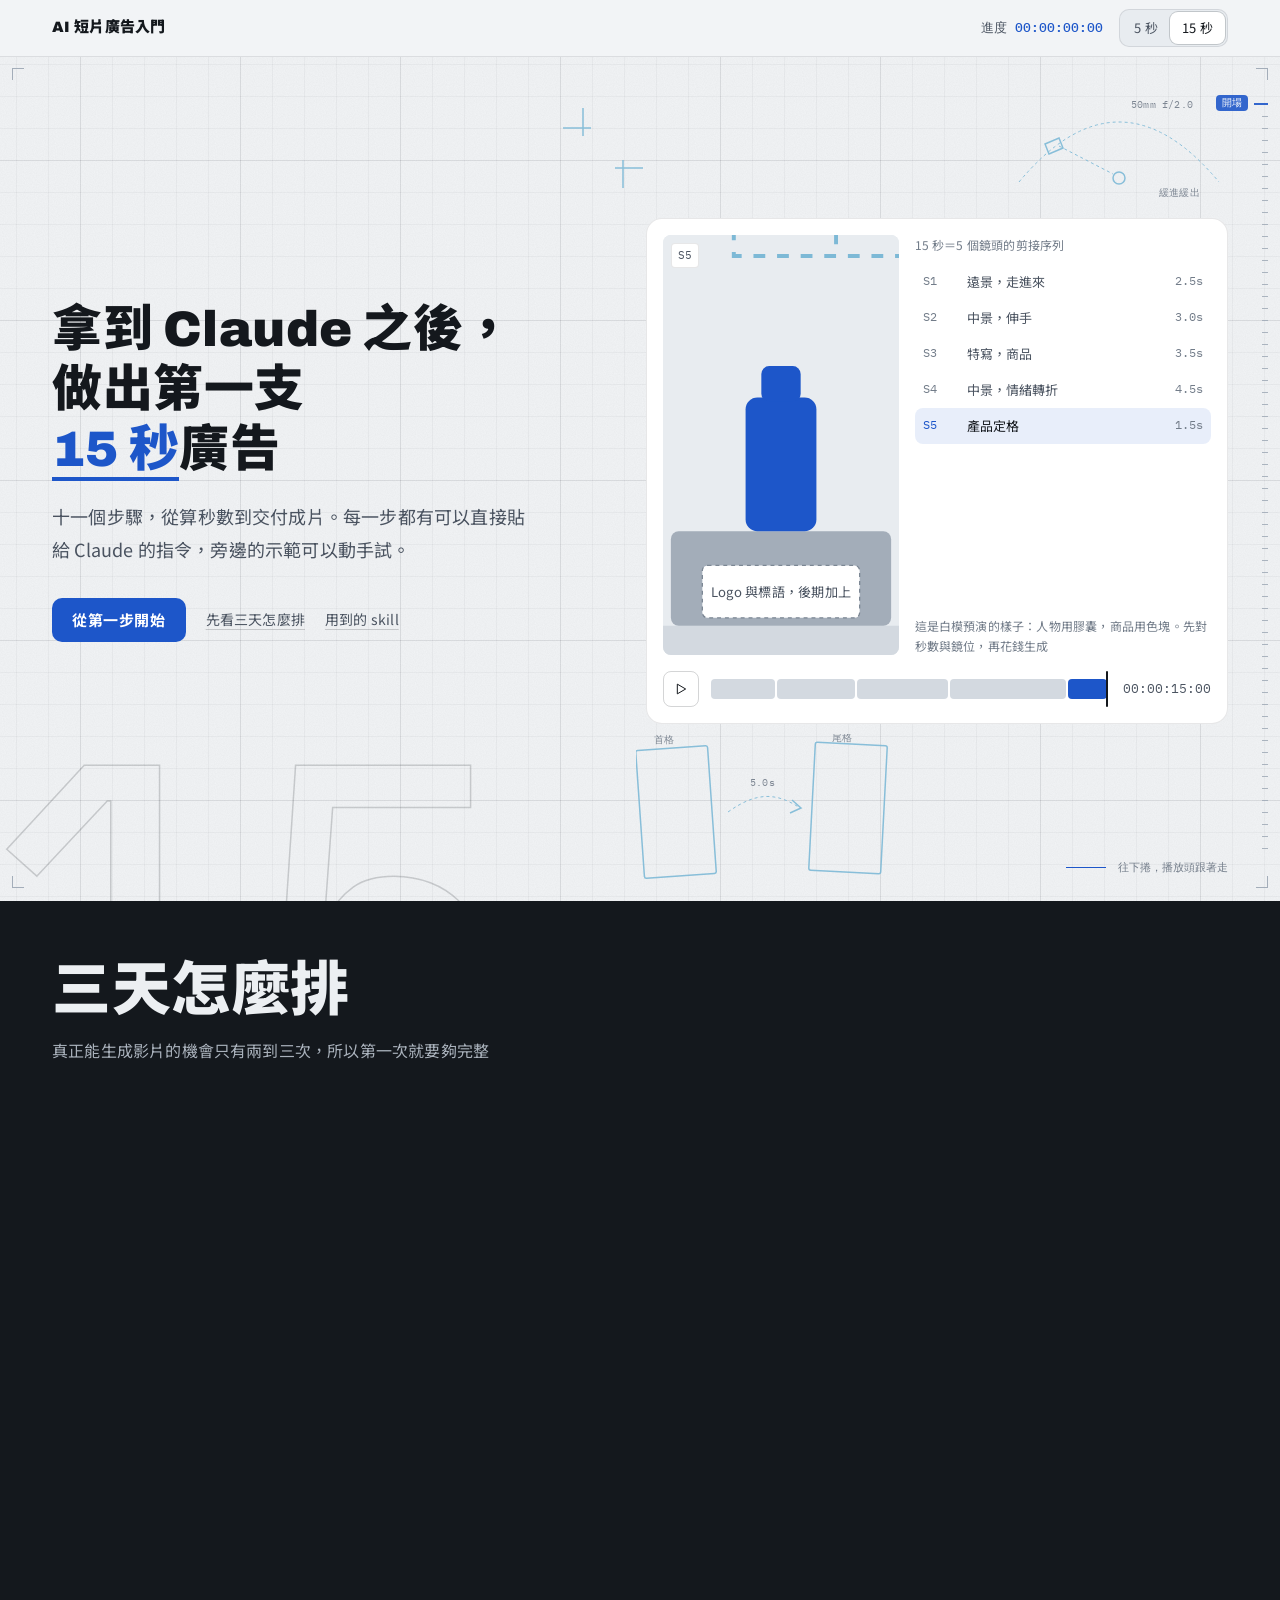
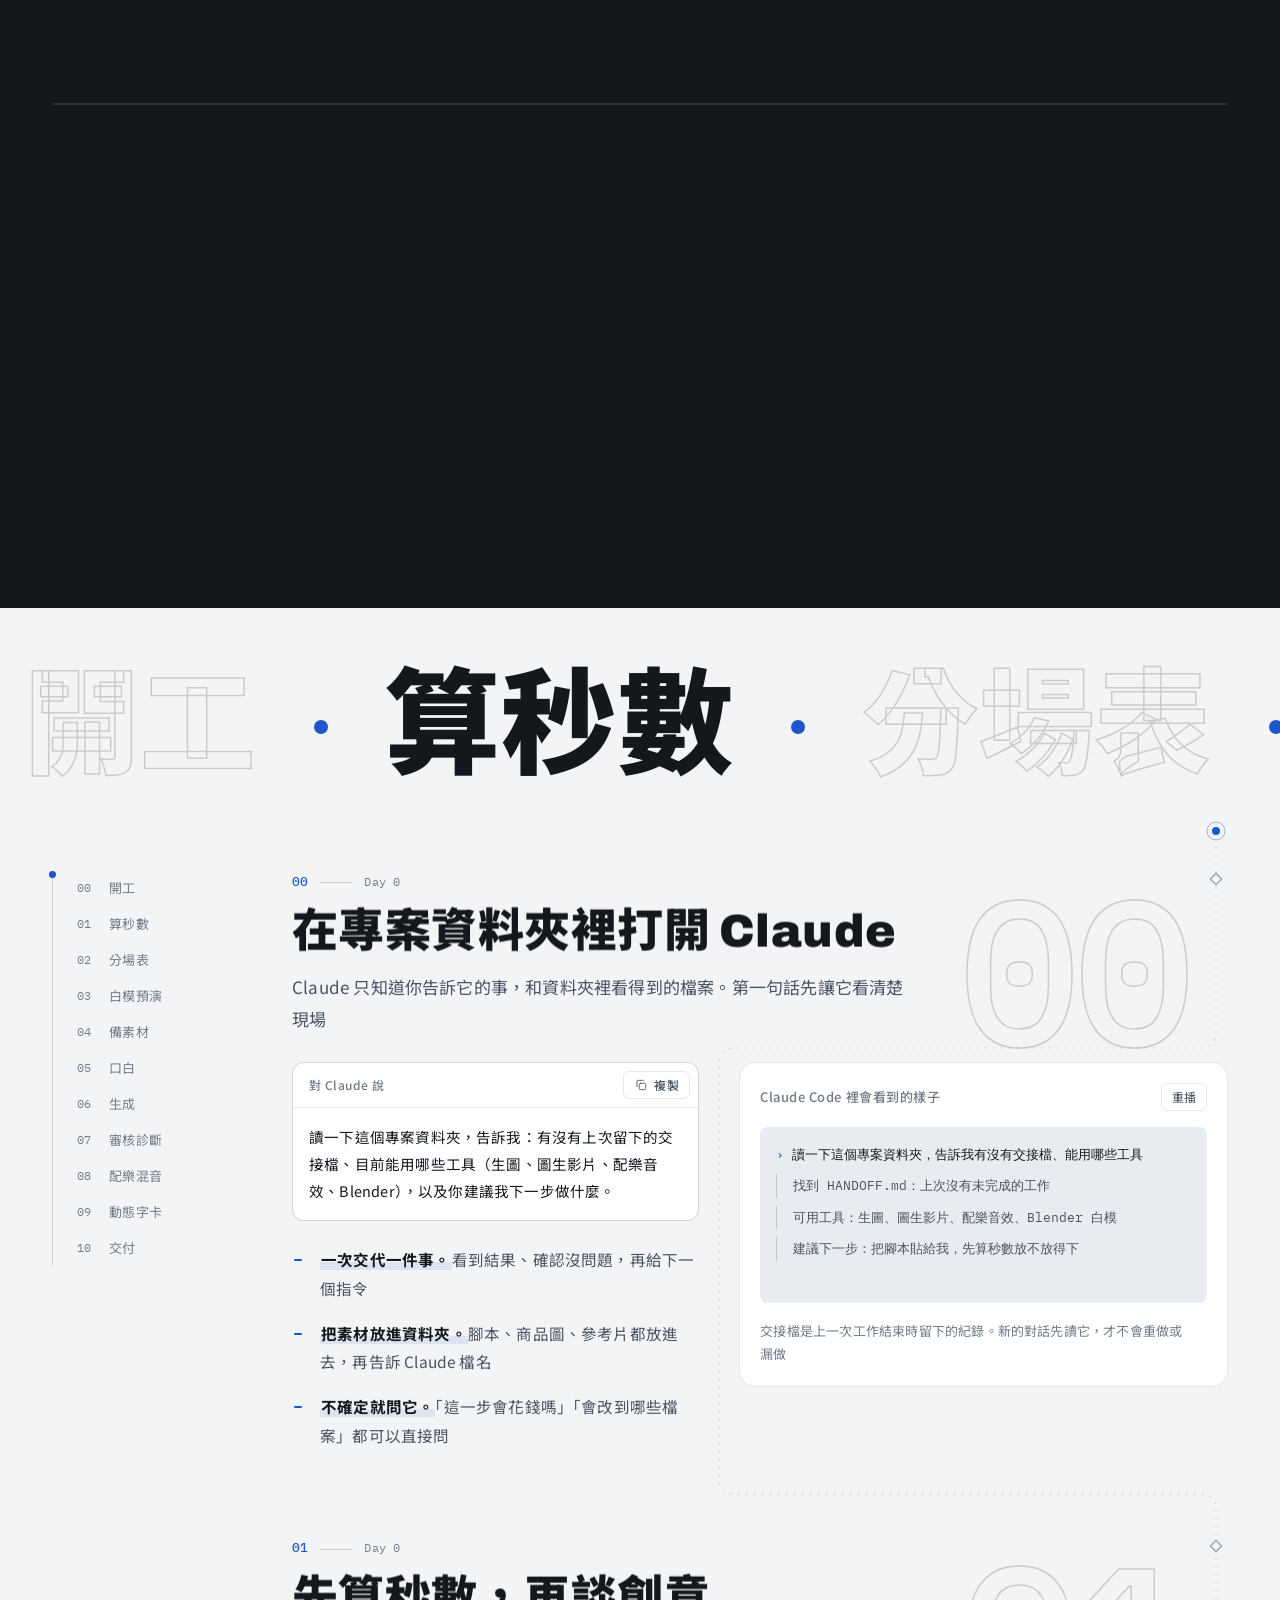
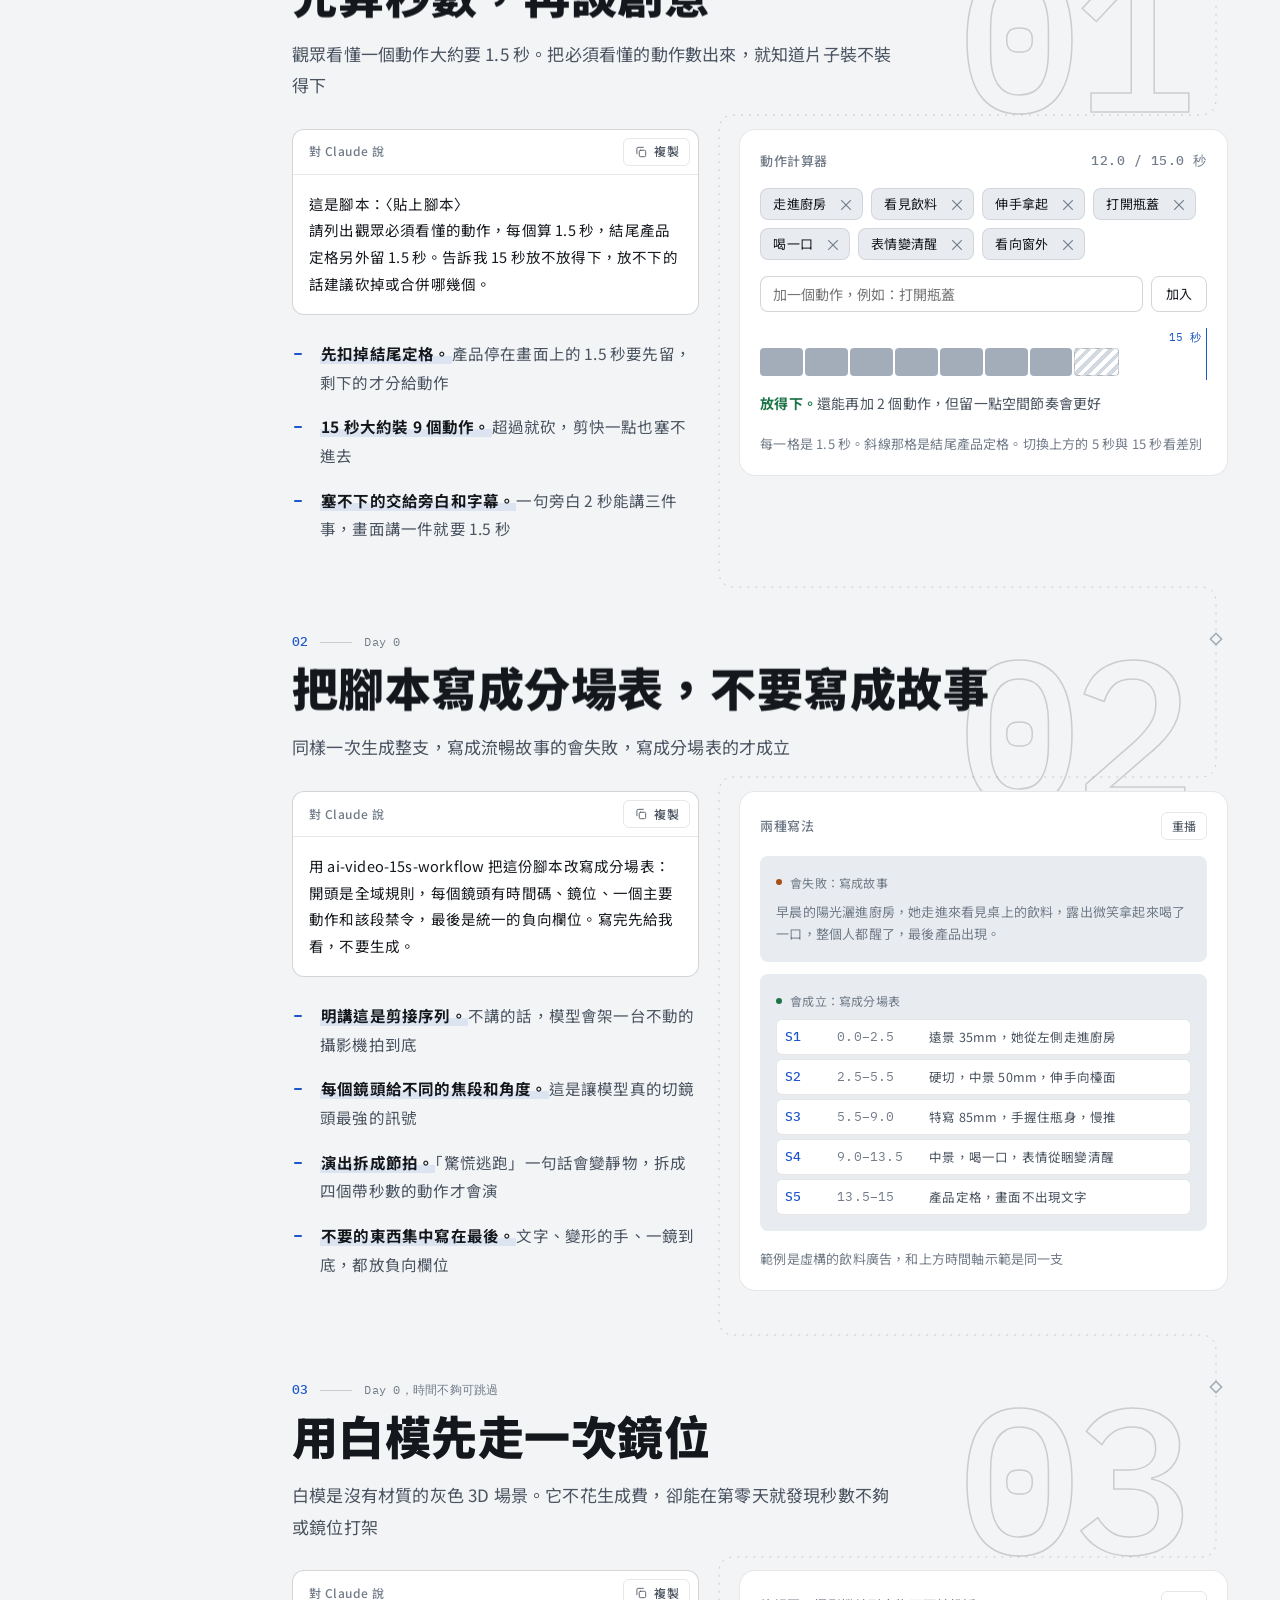
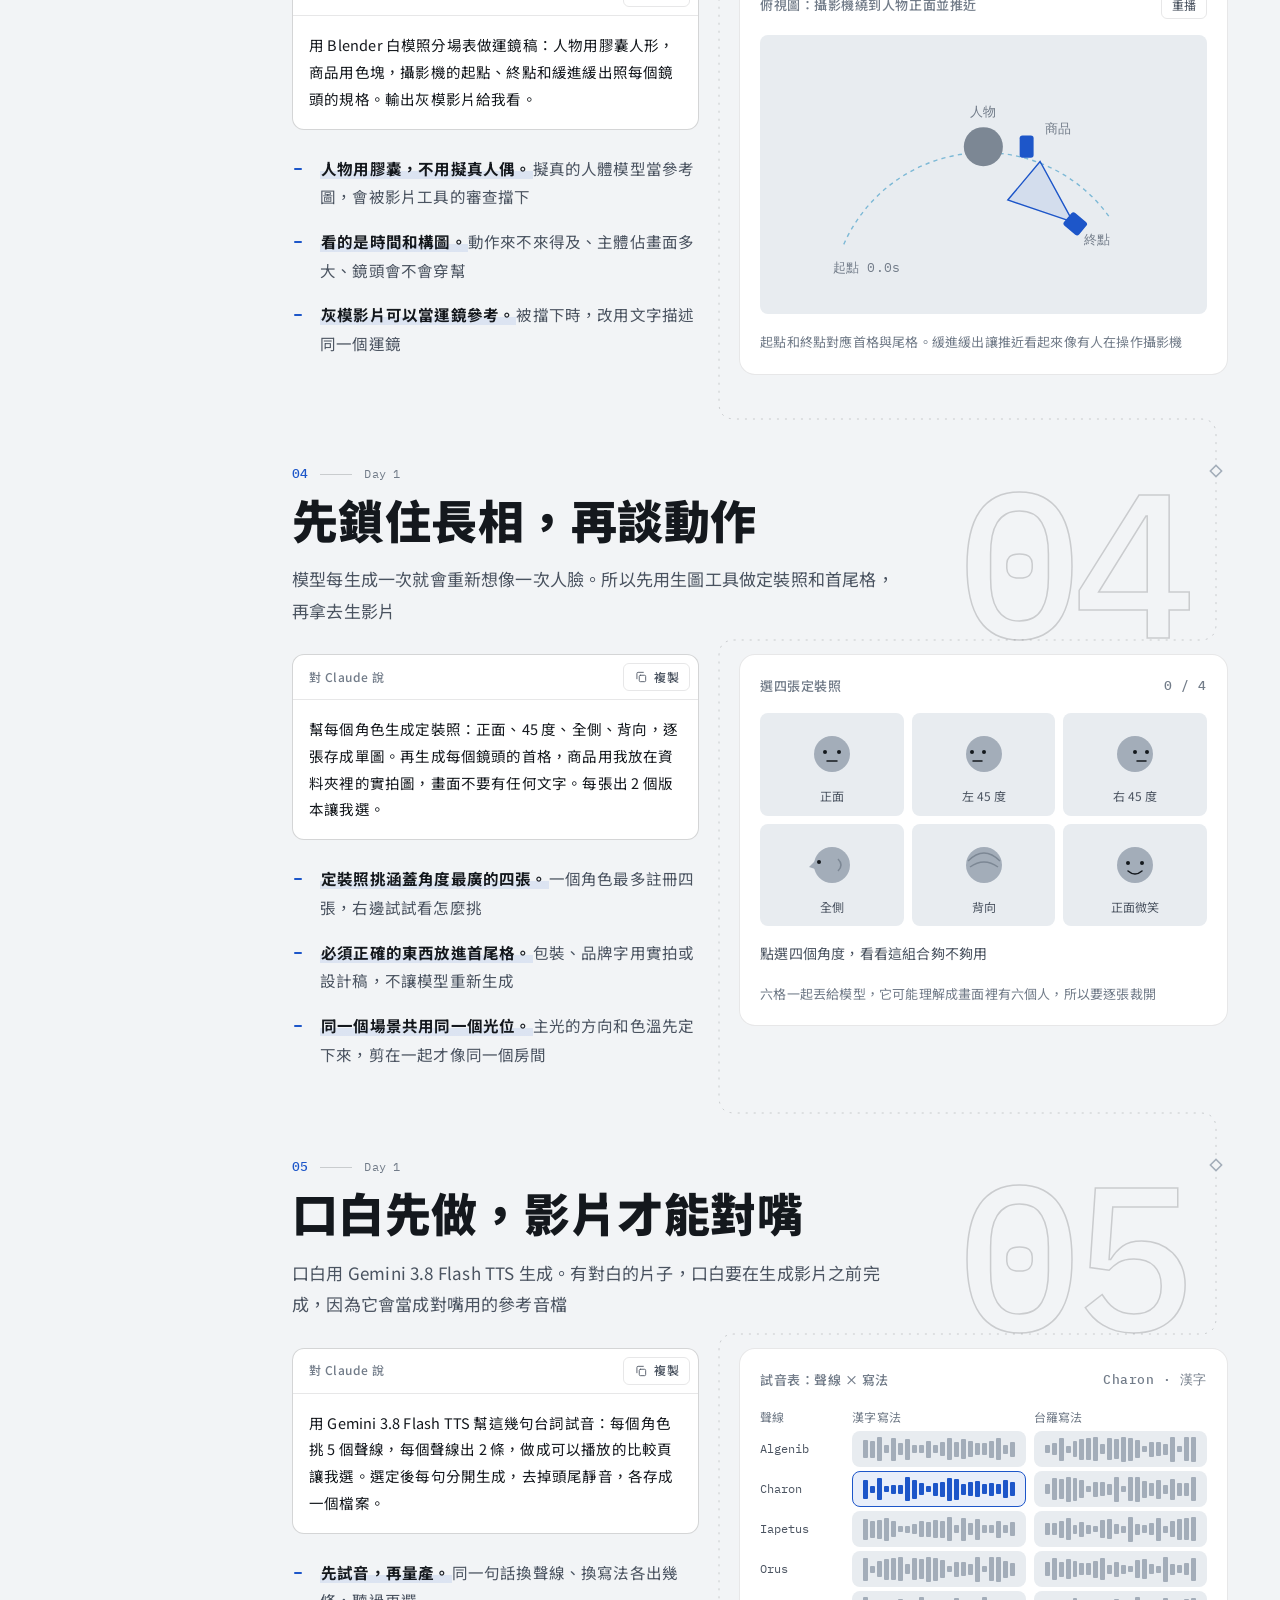
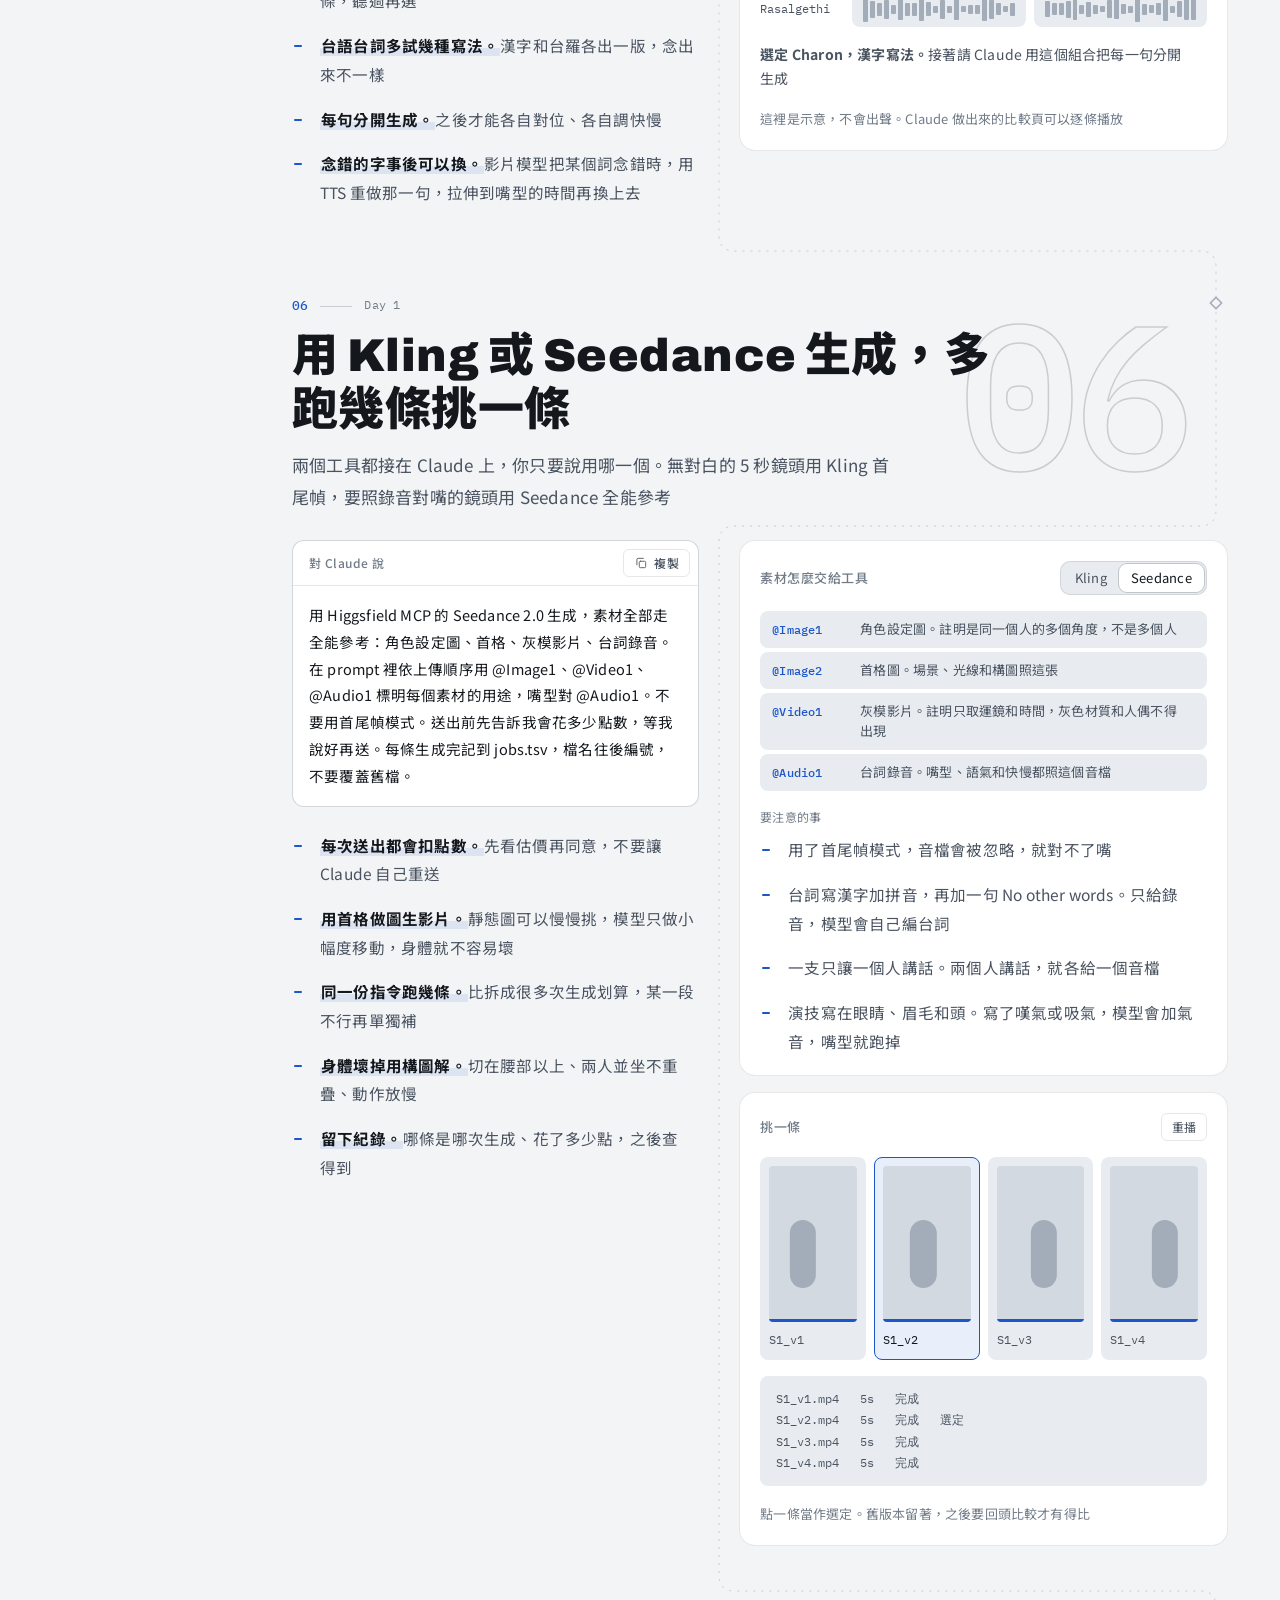
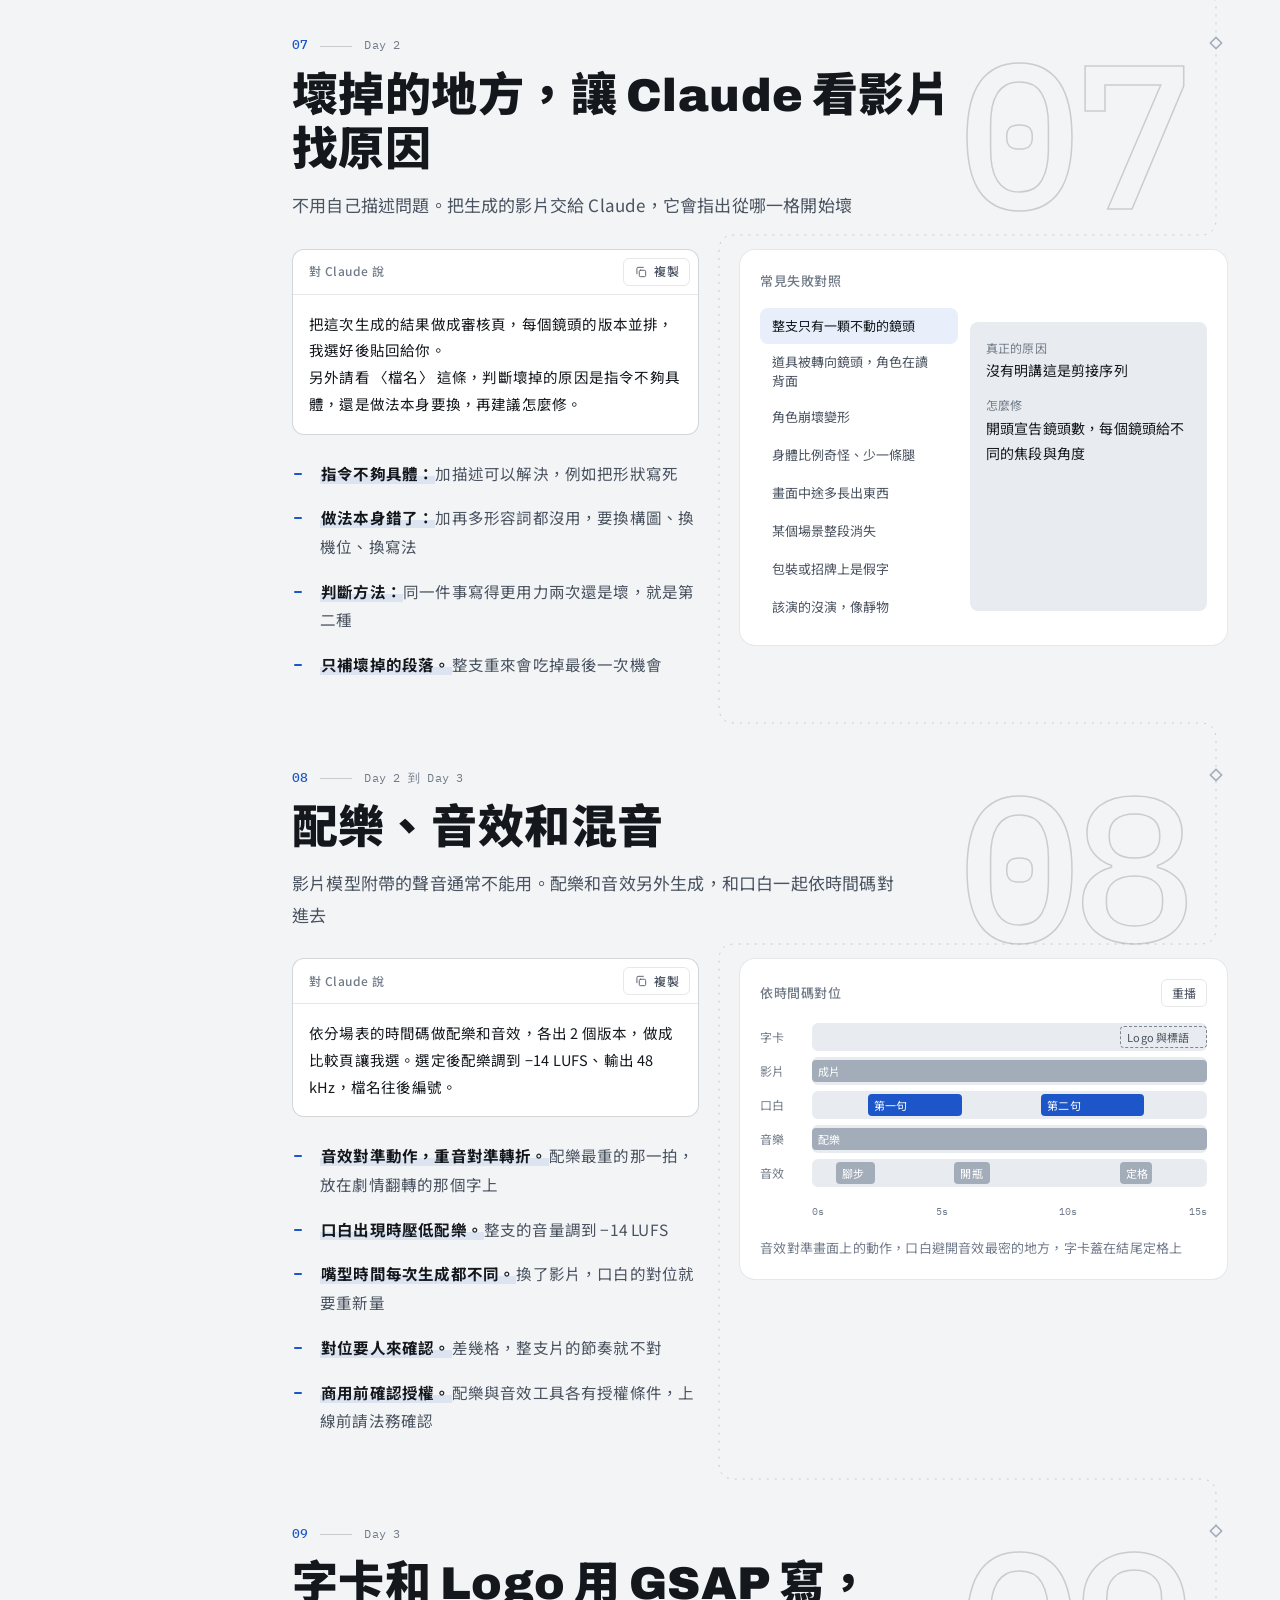
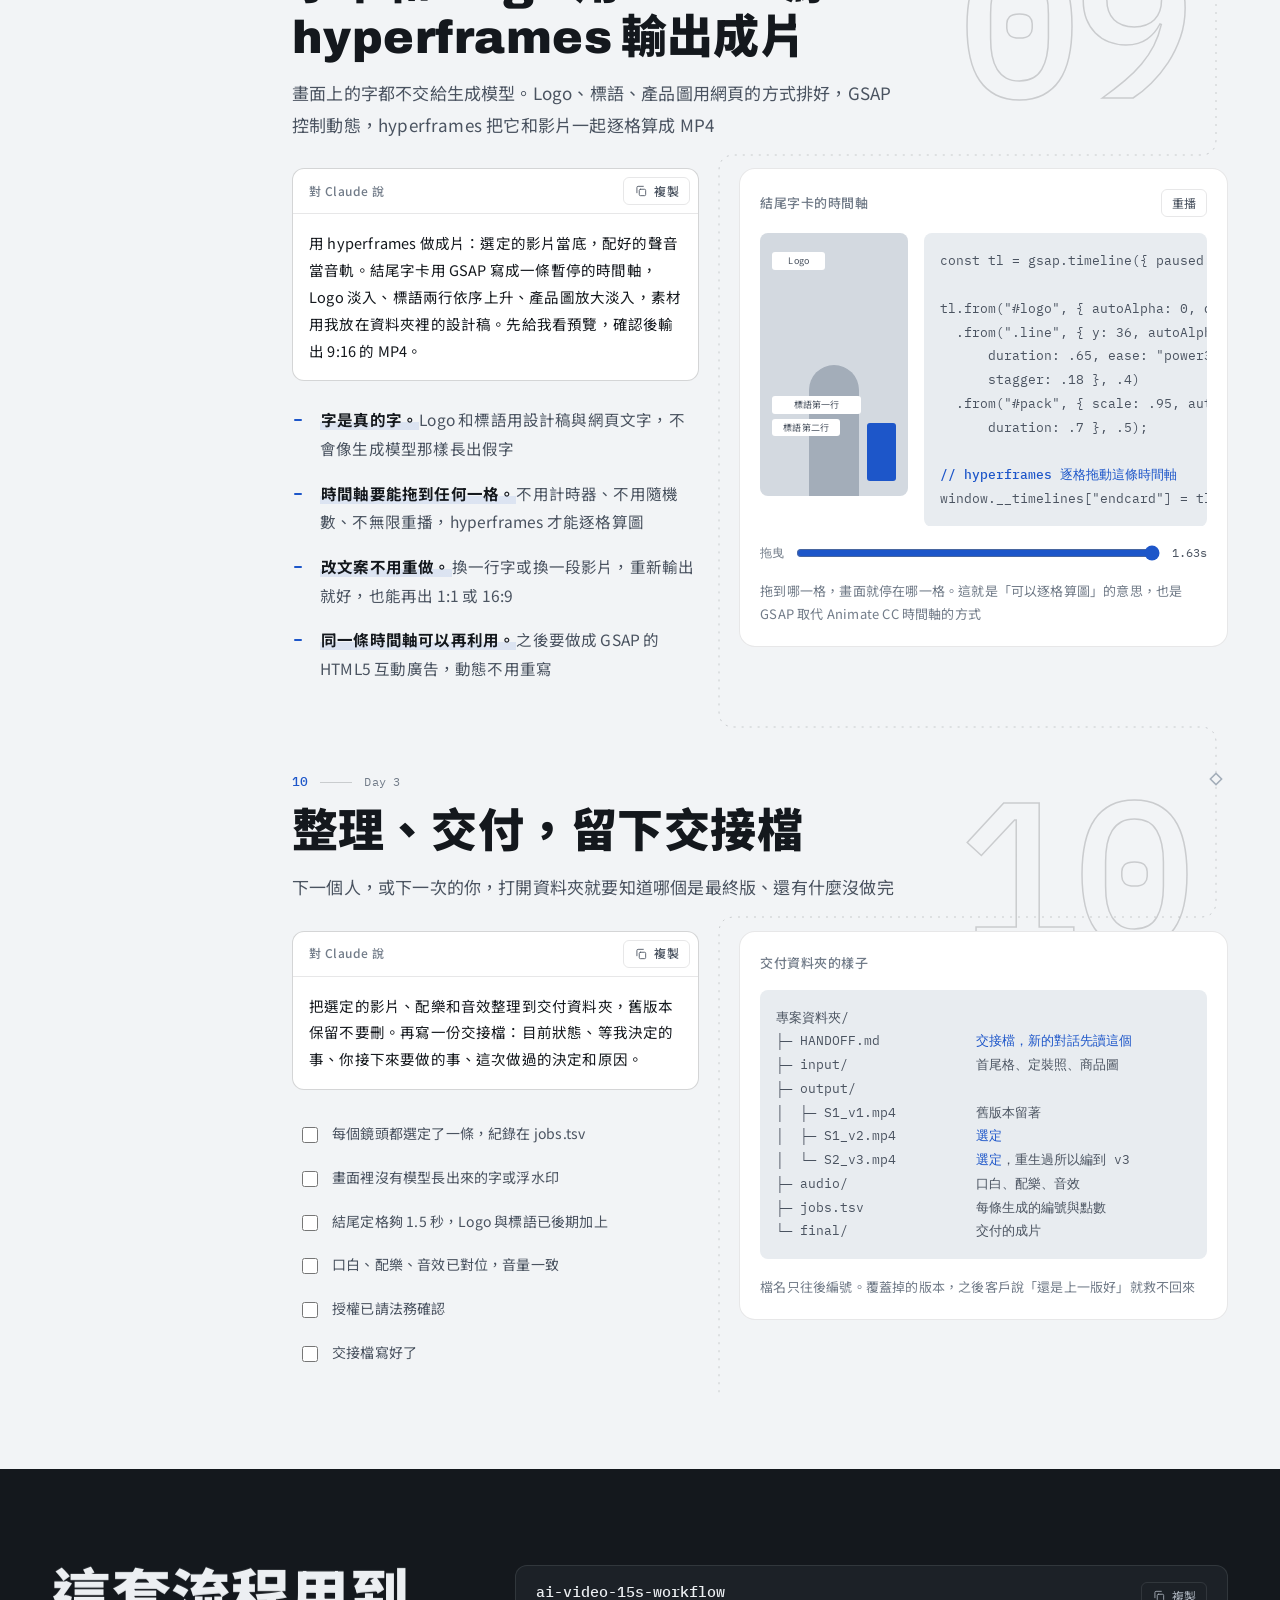
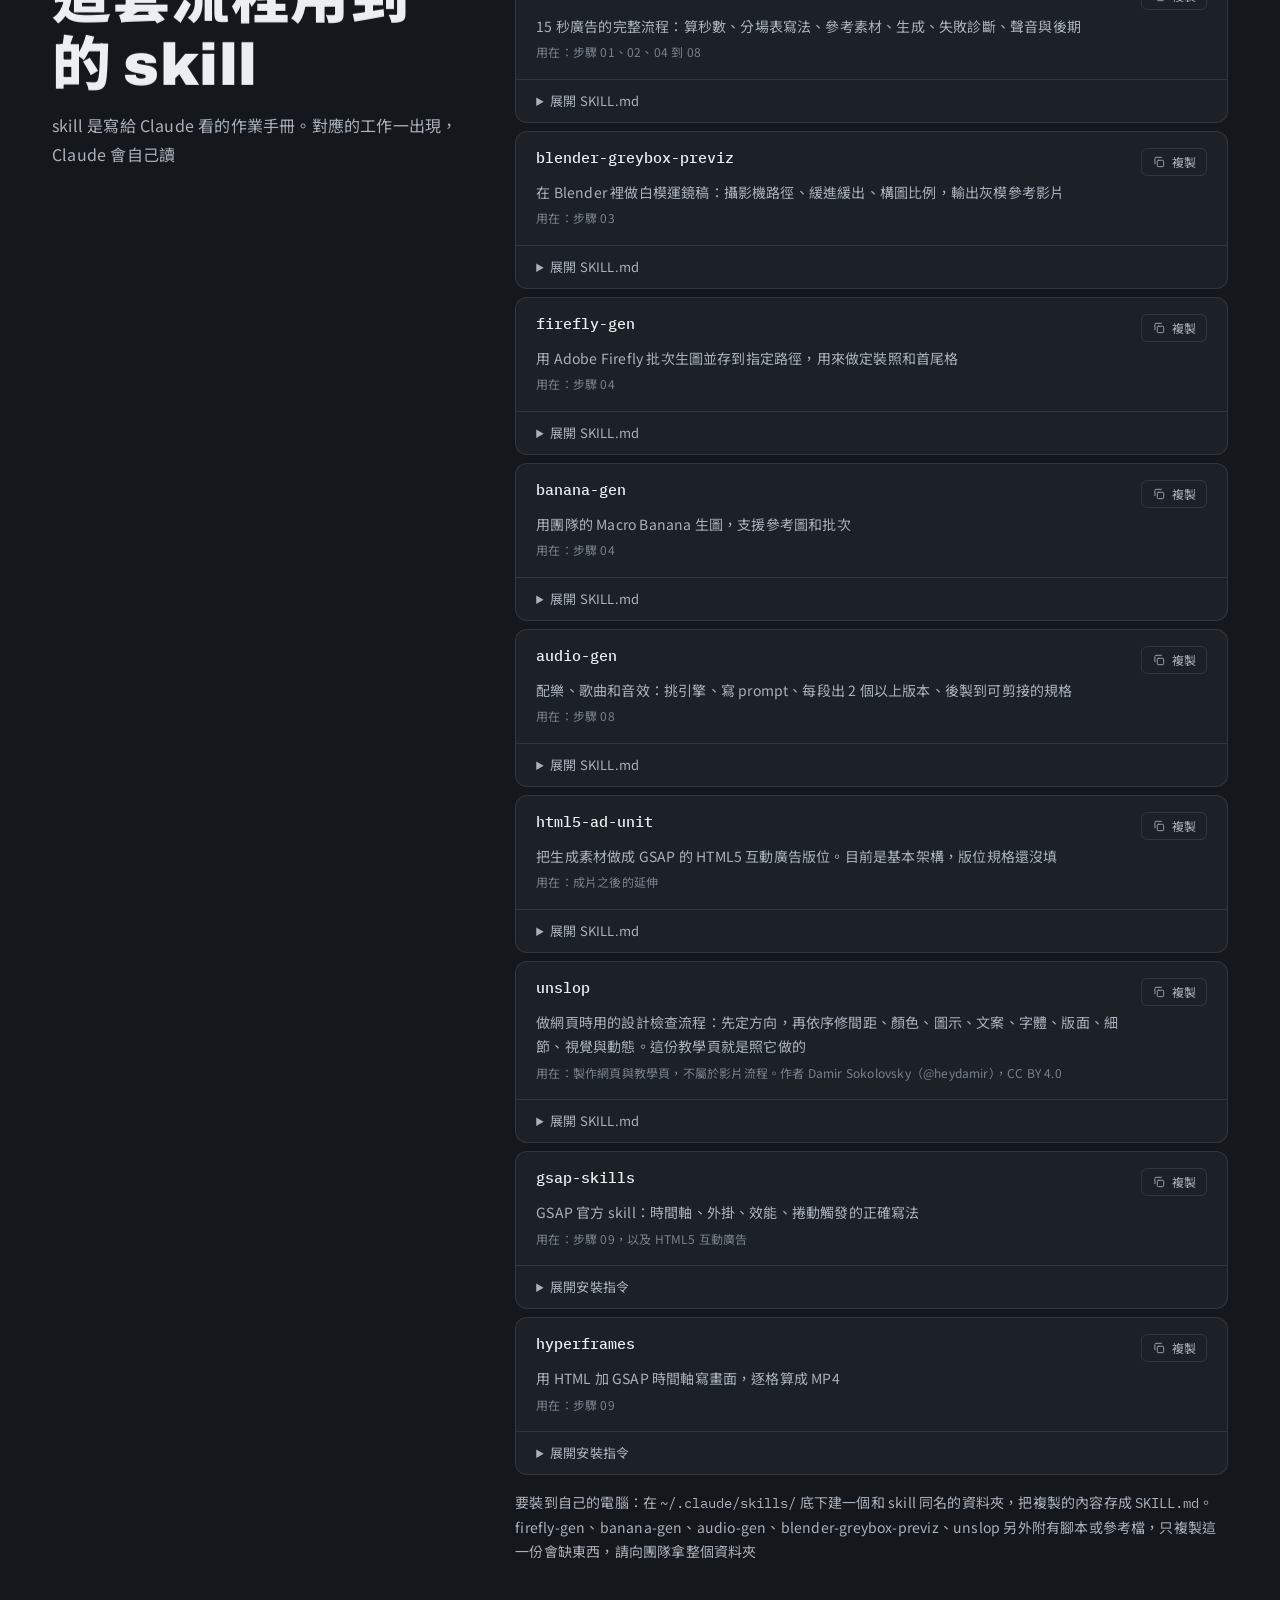
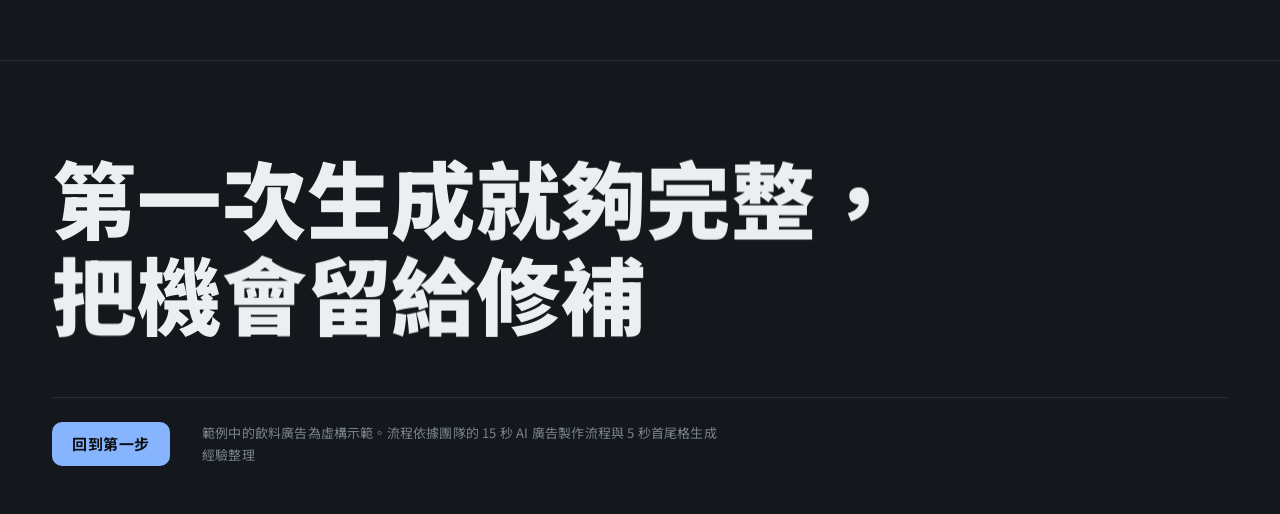
==== claude-ad-guide/index.html @ 878b3f35 "新增 Claude AI 廣告新手教學頁（claude-ad-guide/） 教學頁的獨立 HTML 版，含 GSAP、ScrollTrigger、Lenis 本機檔。 內文的內部生圖站網址改成佔位文" ====
<!doctype html>
<html lang="zh-Hant">
<head>
<meta charset="utf-8">
<meta name="viewport" content="width=device-width,initial-scale=1,viewport-fit=cover">
<meta name="color-scheme" content="light dark">
<title>AI 短片廣告入門</title>
<link rel="icon" href="data:image/svg+xml,%3Csvg xmlns='http://www.w3.org/2000/svg' viewBox='0 0 16 16'%3E%3Crect width='16' height='16' rx='3' fill='%231D56C9'/%3E%3Cpath d='M6 4.5l5.5 3.5L6 11.5z' fill='%23fff'/%3E%3C/svg%3E">
<link rel="preconnect" href="https://fonts.googleapis.com">
<link rel="preconnect" href="https://fonts.gstatic.com" crossorigin>
<link rel="stylesheet" href="https://fonts.googleapis.com/css2?family=Archivo:wght@800&family=IBM+Plex+Mono:wght@400;500&family=Noto+Sans+TC:wght@400;500;700;900&display=swap">
<link rel="stylesheet" href="css/guide.css">
<link rel="stylesheet" href="css/motion.css">
<script>document.documentElement.className+=" js"</script>
</head>
<body>
<div class="paper" aria-hidden="true"></div>
<header class="bar"><i class="bar-prog" id="barProg" aria-hidden="true"></i>
  <div class="wrap">
    <span class="brand">AI 短片廣告入門</span>
    <span class="tc mono" aria-label="閱讀進度，以片長時間碼表示">進度 <b id="pageTc">00:00:00:00</b></span>
    <div class="seg" role="group" aria-label="選擇片長">
      <button type="button" id="mode5" data-mode="5" aria-pressed="false">5 秒</button>
      <button type="button" id="mode15" data-mode="15" aria-pressed="true">15 秒</button>
    </div>
  </div>
</header>

<main>
<div class="hero-sec">
  <div class="hero-bg" aria-hidden="true">
    <span class="hero-num mono"><span data-only="15">15</span><span data-only="5">05</span></span>
    <svg class="sk-el a" viewBox="0 0 260 150" width="260" height="150"><rect class="sk" x="4" y="14" width="72" height="128" rx="2" transform="rotate(-4 40 78)"/><rect class="sk" x="176" y="10" width="72" height="128" rx="2" transform="rotate(3 212 74)"/><path class="skd" d="M92 78C120 58 140 58 164 74"/><path class="sk" d="M156 66l9 8-11 5"/><text class="lbl" x="18" y="9">首格</text><text class="lbl" x="196" y="7">尾格</text><text class="lbl" x="114" y="52">5.0s</text></svg>
    <svg class="sk-el b" viewBox="0 0 220 120" width="220" height="120"><path class="skd" d="M10 100Q110 -20 210 100"/><circle class="sk" cx="110" cy="96" r="6"/><path class="sk" d="M36 62l14-6 4 10-14 6z"/><path class="skd" d="M50 64L104 92"/><text class="lbl" x="122" y="26">50mm f/2.0</text><text class="lbl" x="150" y="114">緩進緩出</text></svg>
    <svg class="sk-el c" viewBox="0 0 80 80" width="80" height="80"><path class="sk" d="M0 20h28M20 0v28M52 60h28M60 52v28"/></svg>
  </div>
<div class="wrap">
  <section class="hero">
    <div>
      <h1><span class="ln">拿到 Claude 之後，</span><span class="ln">做出第一支</span> <span class="ln"><em><span data-only="15">15 秒</span><span data-only="5">5 秒</span></em>廣告</span></h1>
      <p>十一個步驟，從算秒數到交付成片。每一步都有可以直接貼給 Claude 的指令，旁邊的示範可以動手試。</p>
      <div class="cta">
        <a class="btn" href="#step-0">從第一步開始</a>
        <a class="link" href="#days">先看三天怎麼排</a>
        <a class="link" href="#skills-used">用到的 skill</a>
      </div>
    </div>

    <div class="deck" aria-label="片長時間軸示範">
      <div class="deck-top">
        <div class="screen">
          <svg viewBox="0 0 180 320" role="img" aria-label="白模預演畫面：人物與商品">
            <rect width="180" height="320" fill="var(--sunk)"/>
            <g id="cam">
              <rect class="gA" x="-300" y="230" width="800" height="300"/>
              <rect class="skd" x="108" y="52" width="52" height="84"/>
              <line class="skd" x1="134" y1="52" x2="134" y2="136"/>
              <rect class="gB" x="92" y="206" width="56" height="24" rx="2"/>
              <g transform="translate(60 0)"><g id="fig">
                <rect class="gC" x="-12" y="150" width="24" height="80" rx="12"/>
                <circle class="gC" cx="0" cy="134" r="13"/>
                <rect id="arm" class="gB" x="4" y="172" width="30" height="8" rx="4"/>
              </g></g>
              <g transform="translate(120 0)"><g id="prod">
                <rect class="acc" x="-9" y="172" width="18" height="34" rx="3"/>
                <rect class="acc" x="-5" y="164" width="10" height="9" rx="2"/>
              </g></g>
            </g>
            <g id="endc" opacity="0">
              <rect x="30" y="252" width="120" height="40" rx="4" fill="var(--surface)" stroke="var(--grey-c)" stroke-dasharray="3 3"/>
              <text x="90" y="276" text-anchor="middle" style="font:400 10px var(--sans);fill:var(--ink2)">Logo 與標語，後期加上</text>
            </g>
          </svg>
          <span class="tag mono" id="shotTag">S1</span>
        </div>
        <div class="shots">
          <span class="cap" data-only="15">15 秒＝5 個鏡頭的剪接序列</span>
          <span class="cap" data-only="5">5 秒＝一顆鏡頭，首格到尾格</span>
          <div id="shotList"></div>
          <p class="note">這是白模預演的樣子：人物用膠囊，商品用色塊。先對秒數與鏡位，再花錢生成</p>
        </div>
      </div>
      <div class="transport">
        <button type="button" class="ico" id="playBtn" aria-label="播放或暫停">
          <svg viewBox="0 0 24 24" id="playIco"><path d="M7 5l12 7-12 7z"/></svg>
        </button>
        <div class="strip">
          <div class="blocks" id="blocks"></div>
          <div class="ph" id="ph"></div>
          <input type="range" id="scrub" min="0" max="15" step="0.01" value="0" aria-label="拖曳時間軸">
        </div>
        <span class="readout mono" id="readout">00:00:00:00</span>
      </div>
    </div>
  </section>
</div>
  <div class="scroll-hint mono" aria-hidden="true"><i></i><span>往下捲，播放頭跟著走</span></div>
</div>

<section id="days" class="band days-band">
  <div class="days-pin">
    <div class="wrap"><div class="sect-h"><h2 data-split>三天怎麼排</h2><p>真正能生成影片的機會只有兩到三次，所以第一次就要夠完整</p></div></div>
    <div class="days-view">
      <ol class="days-track" id="daysTrack">
        <li class="day"><span class="day-n mono" aria-hidden="true">0</span><span class="k mono">Day 0</span><h3>腳本與預演</h3><p>算秒數、寫分場表、白模對一次鏡位。這天不花生成費</p><div class="day-steps" data-steps="step-0,step-1,step-2,step-3"></div></li>
        <li class="day"><span class="day-n mono" aria-hidden="true">1</span><span class="k mono">Day 1</span><h3>素材與第一次生成</h3><p>定裝照、商品圖、首尾格一次備齊，口白先錄好，當天送出第一次生成</p><div class="day-steps" data-steps="step-4,step-voice,step-5"></div></li>
        <li class="day"><span class="day-n mono" aria-hidden="true">2</span><span class="k mono">Day 2</span><h3>修補，不重來</h3><p>只補壞掉的段落，同時做配樂與音效。這天決定成敗</p><div class="day-steps" data-steps="step-6,step-7"></div></li>
        <li class="day"><span class="day-n mono" aria-hidden="true">3</span><span class="k mono">Day 3</span><h3>合成與交付</h3><p>接片、上字卡與 Logo、內部審看、交件</p><div class="day-steps" data-steps="step-comp,step-8"></div></li>
      </ol>
    </div>
    <div class="wrap"><div class="days-bar"><i id="daysFill"></i></div></div>
  </div>
</section>

<div class="mq" aria-hidden="true"><div class="mq-t" id="mqT"></div></div>

<div class="wrap">

  <div class="flow" id="flow"><svg class="track" id="track" aria-hidden="true"></svg>
    <nav class="rail" aria-label="步驟">
      <ol id="rail"><span class="head" id="railHead" aria-hidden="true"></span></ol>
    </nav>

    <div>
      <!-- 0 -->
      <section class="step" id="step-0" data-name="開工">
        <header class="step-h">
          <div class="meta"><b>00</b><span>Day 0</span></div>
          <h2>在專案資料夾裡打開 Claude</h2>
          <p>Claude 只知道你告訴它的事，和資料夾裡看得到的檔案。第一句話先讓它看清楚現場</p>
        </header>
        <div class="step-b">
          <div class="txt">
            <div class="say"><div class="say-h"><span>對 Claude 說</span><button type="button" class="copy" data-copy="p0"><svg viewBox="0 0 24 24"><rect x="9" y="9" width="11" height="11" rx="2"/><path d="M5 15V6a2 2 0 0 1 2-2h9"/></svg><span>複製</span></button></div>
              <pre id="p0">讀一下這個專案資料夾，告訴我：有沒有上次留下的交接檔、目前能用哪些工具（生圖、圖生影片、配樂音效、Blender），以及你建議我下一步做什麼。</pre></div>
            <ul class="pts">
              <li><span><b>一次交代一件事。</b>看到結果、確認沒問題，再給下一個指令</span></li>
              <li><span><b>把素材放進資料夾。</b>腳本、商品圖、參考片都放進去，再告訴 Claude 檔名</span></li>
              <li><span><b>不確定就問它。</b>「這一步會花錢嗎」「會改到哪些檔案」都可以直接問</span></li>
            </ul>
          </div>
          <figure class="demo" data-demo="term">
            <div class="demo-h"><span>Claude Code 裡會看到的樣子</span><button type="button" class="replay">重播</button></div>
            <div class="term mono">
              <div class="you" id="termYou">讀一下這個專案資料夾，告訴我有沒有交接檔、能用哪些工具</div>
              <div class="re">找到 HANDOFF.md：上次沒有未完成的工作</div>
              <div class="re">可用工具：生圖、圖生影片、配樂音效、Blender 白模</div>
              <div class="re">建議下一步：把腳本貼給我，先算秒數放不放得下</div>
            </div>
            <figcaption>交接檔是上一次工作結束時留下的紀錄。新的對話先讀它，才不會重做或漏做</figcaption>
          </figure>
        </div>
      </section>

      <!-- 1 -->
      <section class="step" id="step-1" data-name="算秒數">
        <header class="step-h">
          <div class="meta"><b>01</b><span>Day 0</span></div>
          <h2>先算秒數，再談創意</h2>
          <p>觀眾看懂一個動作大約要 1.5 秒。把必須看懂的動作數出來，就知道片子裝不裝得下</p>
        </header>
        <div class="step-b">
          <div class="txt">
            <div class="say"><div class="say-h"><span>對 Claude 說</span><button type="button" class="copy" data-copy="p1"><svg viewBox="0 0 24 24"><rect x="9" y="9" width="11" height="11" rx="2"/><path d="M5 15V6a2 2 0 0 1 2-2h9"/></svg><span>複製</span></button></div>
              <pre id="p1">這是腳本：〈貼上腳本〉
請列出觀眾必須看懂的動作，每個算 1.5 秒，結尾產品定格另外留 1.5 秒。告訴我 <span data-only="15">15</span><span data-only="5">5</span> 秒放不放得下，放不下的話建議砍掉或合併哪幾個。</pre></div>
            <ul class="pts">
              <li><span><b>先扣掉結尾定格。</b>產品停在畫面上的 1.5 秒要先留，剩下的才分給動作</span></li>
              <li data-only="15"><span><b>15 秒大約裝 9 個動作。</b>超過就砍，剪快一點也塞不進去</span></li>
              <li data-only="5"><span><b>5 秒只裝得下 2 個動作。</b>一個主要動作加一個收尾，例如推近、看鏡頭</span></li>
              <li><span><b>塞不下的交給旁白和字幕。</b>一句旁白 2 秒能講三件事，畫面講一件就要 1.5 秒</span></li>
            </ul>
          </div>
          <figure class="demo">
            <div class="demo-h"><span>動作計算器</span><span class="mono" id="budgetSum"></span></div>
            <div class="chips" id="chips"></div>
            <form class="add" id="addForm"><input id="addInput" type="text" maxlength="14" placeholder="加一個動作，例如：打開瓶蓋" aria-label="新增動作"><button type="submit">加入</button></form>
            <div class="meter"><div class="lim" id="lim"><span class="mono" id="limLab"></span></div><div class="bar2" id="bar2"></div></div>
            <p class="verdict" id="verdict"></p>
            <figcaption>每一格是 1.5 秒。斜線那格是結尾產品定格。切換上方的 5 秒與 15 秒看差別</figcaption>
          </figure>
        </div>
      </section>

      <!-- 2 -->
      <section class="step" id="step-2" data-name="分場表">
        <header class="step-h">
          <div class="meta"><b>02</b><span>Day 0</span></div>
          <h2 data-only="15">把腳本寫成分場表，不要寫成故事</h2>
          <h2 data-only="5">寫成一顆鏡頭：首格、尾格、一段動作</h2>
          <p data-only="15">同樣一次生成整支，寫成流暢故事的會失敗，寫成分場表的才成立</p>
          <p data-only="5">5 秒不剪接。你給模型第一格和最後一格，它只負責補中間</p>
        </header>
        <div class="step-b">
          <div class="txt">
            <div class="say"><div class="say-h"><span>對 Claude 說</span><button type="button" class="copy" data-copy="p2"><svg viewBox="0 0 24 24"><rect x="9" y="9" width="11" height="11" rx="2"/><path d="M5 15V6a2 2 0 0 1 2-2h9"/></svg><span>複製</span></button></div>
              <pre id="p2"><span data-only="15">用 ai-video-15s-workflow 把這份腳本改寫成分場表：開頭是全域規則，每個鏡頭有時間碼、鏡位、一個主要動作和該段禁令，最後是統一的負向欄位。寫完先給我看，不要生成。</span><span data-only="5">把這個點子寫成一顆一鏡到底的 5 秒直式鏡頭：描述首格與尾格兩張圖，再寫一段動作 prompt。首尾格的人物位置關係要一致。寫完先給我看，不要生成。</span></pre></div>
            <ul class="pts" data-only="15">
              <li><span><b>明講這是剪接序列。</b>不講的話，模型會架一台不動的攝影機拍到底</span></li>
              <li><span><b>每個鏡頭給不同的焦段和角度。</b>這是讓模型真的切鏡頭最強的訊號</span></li>
              <li><span><b>演出拆成節拍。</b>「驚慌逃跑」一句話會變靜物，拆成四個帶秒數的動作才會演</span></li>
              <li><span><b>不要的東西集中寫在最後。</b>文字、變形的手、一鏡到底，都放負向欄位</span></li>
            </ul>
            <ul class="pts" data-only="5">
              <li><span><b>首尾格的空間關係要一樣。</b>誰在前、誰在後不能換。差太多，模型會憑空多長出東西</span></li>
              <li><span><b>距離要走得到。</b>人物 5 秒內走不完的距離，影片中途會跳</span></li>
              <li><span><b>只移動攝影機和一個主體。</b>推近、繞到正面、轉頭看鏡頭，這樣就夠</span></li>
              <li><span><b>畫面不放任何字。</b>Logo、標題、產品圖卡都留給後期</span></li>
            </ul>
          </div>
          <figure class="demo" data-demo="cmp">
            <div class="demo-h"><span>兩種寫法</span><button type="button" class="replay">重播</button></div>
            <div class="cmp" data-only="15">
              <div class="no"><div class="lab"><i></i>會失敗：寫成故事</div><p>早晨的陽光灑進廚房，她走進來看見桌上的飲料，露出微笑拿起來喝了一口，整個人都醒了，最後產品出現。</p></div>
              <div class="yes"><div class="lab"><i></i>會成立：寫成分場表</div>
                <ol class="rows">
                  <li><b>S1</b><span>0.0–2.5</span><span>遠景 35mm，她從左側走進廚房</span></li>
                  <li><b>S2</b><span>2.5–5.5</span><span>硬切，中景 50mm，伸手向檯面</span></li>
                  <li><b>S3</b><span>5.5–9.0</span><span>特寫 85mm，手握住瓶身，慢推</span></li>
                  <li><b>S4</b><span>9.0–13.5</span><span>中景，喝一口，表情從睏變清醒</span></li>
                  <li><b>S5</b><span>13.5–15</span><span>產品定格，畫面不出現文字</span></li>
                </ol></div>
            </div>
            <div class="cmp" data-only="5">
              <div class="no"><div class="lab"><i></i>會失敗：尾格換了站位</div><p>首格她站在檯面後方，尾格變成站在檯面前方拿著飲料。模型要把人搬過去，中途就會多出一隻手或一張桌子。</p></div>
              <div class="yes"><div class="lab"><i></i>會成立：站位不變，只推近</div>
                <ol class="rows">
                  <li><b>首格</b><span>0.0</span><span>中景，她站在檯面旁，手握飲料</span></li>
                  <li><b>動作</b><span>0.0–3.5</span><span>鏡頭慢慢推近，她把飲料舉到胸前</span></li>
                  <li><b>收尾</b><span>3.5–5.0</span><span>她看向鏡頭微笑，停住</span></li>
                  <li><b>尾格</b><span>5.0</span><span>胸上近景，同一個站位、同一套服裝</span></li>
                </ol></div>
            </div>
            <figcaption>範例是虛構的飲料廣告，和上方時間軸示範是同一支</figcaption>
          </figure>
        </div>
      </section>

      <!-- 3 -->
      <section class="step" id="step-3" data-name="白模預演">
        <header class="step-h">
          <div class="meta"><b>03</b><span>Day 0，時間不夠可跳過</span></div>
          <h2>用白模先走一次鏡位</h2>
          <p>白模是沒有材質的灰色 3D 場景。它不花生成費，卻能在第零天就發現秒數不夠或鏡位打架</p>
        </header>
        <div class="step-b">
          <div class="txt">
            <div class="say"><div class="say-h"><span>對 Claude 說</span><button type="button" class="copy" data-copy="p3"><svg viewBox="0 0 24 24"><rect x="9" y="9" width="11" height="11" rx="2"/><path d="M5 15V6a2 2 0 0 1 2-2h9"/></svg><span>複製</span></button></div>
              <pre id="p3">用 Blender 白模照分場表做運鏡稿：人物用膠囊人形，商品用色塊，攝影機的起點、終點和緩進緩出照每個鏡頭的規格。輸出灰模影片給我看。</pre></div>
            <ul class="pts">
              <li><span><b>人物用膠囊，不用擬真人偶。</b>擬真的人體模型當參考圖，會被影片工具的審查擋下</span></li>
              <li><span><b>看的是時間和構圖。</b>動作來不來得及、主體佔畫面多大、鏡頭會不會穿幫</span></li>
              <li><span><b>灰模影片可以當運鏡參考。</b>被擋下時，改用文字描述同一個運鏡</span></li>
            </ul>
          </div>
          <figure class="demo" data-demo="orbit">
            <div class="demo-h"><span>俯視圖：攝影機繞到人物正面並推近</span><button type="button" class="replay">重播</button></div>
            <div class="stage">
              <svg viewBox="0 0 320 200" role="img" aria-label="攝影機沿弧線移動的俯視圖">
                <path class="skd" d="M60 150 A110 110 0 0 1 250 130"/>
                <circle class="gC" cx="160" cy="80" r="14"/>
                <rect class="acc" x="186" y="72" width="10" height="16" rx="2"/>
                <text class="lbl" x="160" y="58" text-anchor="middle">人物</text>
                <text class="lbl" x="204" y="70">商品</text>
                <g id="orbCam">
                  <path id="orbFov" d="M0 0 L46 -18 L46 18 Z" fill="var(--accent-soft)" stroke="var(--accent)" stroke-width="1"/>
                  <rect class="acc" x="-9" y="-6" width="14" height="12" rx="2"/>
                </g>
                <text class="lbl" x="52" y="170">起點 0.0s</text>
                <text class="lbl" x="232" y="150">終點</text>
              </svg>
            </div>
            <figcaption>起點和終點對應首格與尾格。緩進緩出讓推近看起來像有人在操作攝影機</figcaption>
          </figure>
        </div>
      </section>

      <!-- 4 -->
      <section class="step" id="step-4" data-name="備素材">
        <header class="step-h">
          <div class="meta"><b>04</b><span>Day 1</span></div>
          <h2>先鎖住長相，再談動作</h2>
          <p>模型每生成一次就會重新想像一次人臉。所以先用生圖工具做定裝照和首尾格，再拿去生影片</p>
        </header>
        <div class="step-b">
          <div class="txt">
            <div class="say"><div class="say-h"><span>對 Claude 說</span><button type="button" class="copy" data-copy="p4"><svg viewBox="0 0 24 24"><rect x="9" y="9" width="11" height="11" rx="2"/><path d="M5 15V6a2 2 0 0 1 2-2h9"/></svg><span>複製</span></button></div>
              <pre id="p4">幫每個角色生成定裝照：正面、45 度、全側、背向，逐張存成單圖。再生成每個鏡頭的首格<span data-only="5">和尾格</span>，商品用我放在資料夾裡的實拍圖，畫面不要有任何文字。每張出 2 個版本讓我選。</pre></div>
            <ul class="pts">
              <li><span><b>定裝照挑涵蓋角度最廣的四張。</b>一個角色最多註冊四張，右邊試試看怎麼挑</span></li>
              <li><span><b>必須正確的東西放進首尾格。</b>包裝、品牌字用實拍或設計稿，不讓模型重新生成</span></li>
              <li><span><b>同一個場景共用同一個光位。</b>主光的方向和色溫先定下來，剪在一起才像同一個房間</span></li>
            </ul>
          </div>
          <figure class="demo">
            <div class="demo-h"><span>選四張定裝照</span><span class="mono" id="angCount">0 / 4</span></div>
            <div class="angles" id="angles"></div>
            <p class="verdict" id="angVerdict">點選四個角度，看看這組合夠不夠用</p>
            <figcaption>六格一起丟給模型，它可能理解成畫面裡有六個人，所以要逐張裁開</figcaption>
          </figure>
        </div>
      </section>

      <!-- voice -->
      <section class="step" id="step-voice" data-name="口白">
        <header class="step-h">
          <div class="meta"><b></b><span>Day 1</span></div>
          <h2>口白先做，影片才能對嘴</h2>
          <p>口白用 Gemini 3.8 Flash TTS 生成。有對白的片子，口白要在生成影片之前完成，因為它會當成對嘴用的參考音檔</p>
        </header>
        <div class="step-b">
          <div class="txt">
            <div class="say"><div class="say-h"><span>對 Claude 說</span><button type="button" class="copy" data-copy="pv"><svg viewBox="0 0 24 24"><rect x="9" y="9" width="11" height="11" rx="2"/><path d="M5 15V6a2 2 0 0 1 2-2h9"/></svg><span>複製</span></button></div>
              <pre id="pv">用 Gemini 3.8 Flash TTS 幫這幾句台詞試音：每個角色挑 5 個聲線，每個聲線出 2 條，做成可以播放的比較頁讓我選。選定後每句分開生成，去掉頭尾靜音，各存成一個檔案。</pre></div>
            <ul class="pts">
              <li><span><b>先試音，再量產。</b>同一句話換聲線、換寫法各出幾條，聽過再選</span></li>
              <li><span><b>台語台詞多試幾種寫法。</b>漢字和台羅各出一版，念出來不一樣</span></li>
              <li><span><b>每句分開生成。</b>之後才能各自對位、各自調快慢</span></li>
              <li><span><b>念錯的字事後可以換。</b>影片模型把某個詞念錯時，用 TTS 重做那一句，拉伸到嘴型的時間再換上去</span></li>
              <li data-only="5"><span><b>5 秒無對白的片子可以晚點做。</b>旁白不用對嘴，放到配樂那一步一起處理也行</span></li>
            </ul>
          </div>
          <figure class="demo">
            <div class="demo-h"><span>試音表：聲線 × 寫法</span><span class="mono" id="audPick"></span></div>
            <div class="aud" id="aud"></div>
            <p class="verdict" id="audVerdict"></p>
            <figcaption>這裡是示意，不會出聲。Claude 做出來的比較頁可以逐條播放</figcaption>
          </figure>
        </div>
      </section>

      <!-- 5 -->
      <section class="step" id="step-5" data-name="生成">
        <header class="step-h">
          <div class="meta"><b></b><span>Day 1</span></div>
          <h2>用 Kling 或 Seedance 生成，多跑幾條挑一條</h2>
          <p>兩個工具都接在 Claude 上，你只要說用哪一個。無對白的 5 秒鏡頭用 Kling 首尾幀，要照錄音對嘴的鏡頭用 Seedance 全能參考</p>
        </header>
        <div class="step-b">
          <div class="txt">
            <div class="say"><div class="say-h"><span>對 Claude 說</span><button type="button" class="copy" data-copy="p5"><svg viewBox="0 0 24 24"><rect x="9" y="9" width="11" height="11" rx="2"/><path d="M5 15V6a2 2 0 0 1 2-2h9"/></svg><span>複製</span></button></div>
              <pre id="p5"><span data-tool-only="kling">用 Kling MCP 生成：先確認連線和剩餘點數，再用首尾幀模式做圖生影片，直式 9:16、5 秒，每個鏡頭 2 條。Kling 沒有負向欄位，不要的東西用「Avoid: …」接在 prompt 最後。送出前先告訴我會花多少點數，等我說好再送。每條生成完記到 jobs.tsv，檔名往後編號，不要覆蓋舊檔。</span><span data-tool-only="seedance">用 Higgsfield MCP 的 Seedance 2.0 生成，素材全部走全能參考：角色設定圖、首格、灰模影片、台詞錄音。在 prompt 裡依上傳順序用 @Image1、@Video1、@Audio1 標明每個素材的用途，嘴型對 @Audio1。不要用首尾幀模式。送出前先告訴我會花多少點數，等我說好再送。每條生成完記到 jobs.tsv，檔名往後編號，不要覆蓋舊檔。</span></pre></div>
            <ul class="pts">
              <li><span><b>每次送出都會扣點數。</b>先看估價再同意，不要讓 Claude 自己重送</span></li>
              <li><span><b>用首格做圖生影片。</b>靜態圖可以慢慢挑，模型只做小幅度移動，身體就不容易壞</span></li>
              <li><span><b>同一份指令跑幾條。</b>比拆成很多次生成划算，某一段不行再單獨補</span></li>
              <li><span><b>身體壞掉用構圖解。</b>切在腰部以上、兩人並坐不重疊、動作放慢</span></li>
              <li><span><b>留下紀錄。</b>哪條是哪次生成、花了多少點，之後查得到</span></li>
            </ul>
          </div>
          <div class="col">
          <figure class="demo">
            <div class="demo-h"><span>素材怎麼交給工具</span>
              <div class="seg" role="group" aria-label="選擇生成工具"><button type="button" id="toolK" data-tool="kling" aria-pressed="true">Kling</button><button type="button" id="toolS" data-tool="seedance" aria-pressed="false">Seedance</button></div></div>
            <ol class="slots" data-tool-only="kling">
              <li><b>首幀</b><span>首格圖。鏡頭從這張開始</span></li>
              <li><b>尾幀</b><span>尾格圖。站位和前後關係要和首格一致</span></li>
              <li><b>prompt</b><span>一段動作描述，只寫攝影機和一個主體怎麼動</span></li>
              <li><b>Avoid:</b><span>不要的東西接在 prompt 最後：文字、浮水印、多餘的人、變形的手</span></li>
            </ol>
            <ol class="slots" data-tool-only="seedance">
              <li><b>@Image1</b><span>角色設定圖。註明是同一個人的多個角度，不是多個人</span></li>
              <li><b>@Image2</b><span>首格圖。場景、光線和構圖照這張</span></li>
              <li><b>@Video1</b><span>灰模影片。註明只取運鏡和時間，灰色材質和人偶不得出現</span></li>
              <li><b>@Audio1</b><span>台詞錄音。嘴型、語氣和快慢都照這個音檔</span></li>
            </ol>
            <span class="sub">要注意的事</span>
            <ul class="pts" data-tool-only="kling">
              <li><span>一次請求出 2 條，兩條一起計點</span></li>
              <li><span>沒有關閉聲音的選項，附帶的音軌後期拿掉</span></li>
              <li><span>擬真人偶的白模當參考會被審查擋下，改用膠囊人形或文字描述運鏡</span></li>
              <li><span>需要多張參考圖或參考影片時，改用 Kling 的全能參考</span></li>
            </ul>
            <ul class="pts" data-tool-only="seedance">
              <li><span>用了首尾幀模式，音檔會被忽略，就對不了嘴</span></li>
              <li><span>台詞寫漢字加拼音，再加一句 No other words。只給錄音，模型會自己編台詞</span></li>
              <li><span>一支只讓一個人講話。兩個人講話，就各給一個音檔</span></li>
              <li><span>演技寫在眼睛、眉毛和頭。寫了嘆氣或吸氣，模型會加氣音，嘴型就跑掉</span></li>
            </ul>
          </figure>
          <figure class="demo" data-demo="vars">
            <div class="demo-h"><span>挑一條</span><button type="button" class="replay">重播</button></div>
            <div class="vars" id="vars"></div>
            <div class="log mono" id="jobLog"></div>
            <figcaption>點一條當作選定。舊版本留著，之後要回頭比較才有得比</figcaption>
          </figure>
          </div>
        </div>
      </section>

      <!-- 6 -->
      <section class="step" id="step-6" data-name="審核診斷">
        <header class="step-h">
          <div class="meta"><b>06</b><span>Day 2</span></div>
          <h2>壞掉的地方，讓 Claude 看影片找原因</h2>
          <p>不用自己描述問題。把生成的影片交給 Claude，它會指出從哪一格開始壞</p>
        </header>
        <div class="step-b">
          <div class="txt">
            <div class="say"><div class="say-h"><span>對 Claude 說</span><button type="button" class="copy" data-copy="p6"><svg viewBox="0 0 24 24"><rect x="9" y="9" width="11" height="11" rx="2"/><path d="M5 15V6a2 2 0 0 1 2-2h9"/></svg><span>複製</span></button></div>
              <pre id="p6">把這次生成的結果做成審核頁，每個鏡頭的版本並排，我選好後貼回給你。
另外請看 〈檔名〉 這條，判斷壞掉的原因是指令不夠具體，還是做法本身要換，再建議怎麼修。</pre></div>
            <ul class="pts">
              <li><span><b>指令不夠具體：</b>加描述可以解決，例如把形狀寫死</span></li>
              <li><span><b>做法本身錯了：</b>加再多形容詞都沒用，要換構圖、換機位、換寫法</span></li>
              <li><span><b>判斷方法：</b>同一件事寫得更用力兩次還是壞，就是第二種</span></li>
              <li><span><b>只補壞掉的段落。</b>整支重來會吃掉最後一次機會</span></li>
            </ul>
          </div>
          <figure class="demo">
            <div class="demo-h"><span>常見失敗對照</span></div>
            <div class="dx"><ul id="dxList"></ul>
              <dl class="dx-out"><div><dt>真正的原因</dt><dd id="dxWhy"></dd></div><div><dt>怎麼修</dt><dd id="dxFix"></dd></div></dl></div>
          </figure>
        </div>
      </section>

      <!-- 7 -->
      <section class="step" id="step-7" data-name="配樂混音">
        <header class="step-h">
          <div class="meta"><b>07</b><span>Day 2 到 Day 3</span></div>
          <h2>配樂、音效和混音</h2>
          <p>影片模型附帶的聲音通常不能用。配樂和音效另外生成，和口白一起依時間碼對進去</p>
        </header>
        <div class="step-b">
          <div class="txt">
            <div class="say"><div class="say-h"><span>對 Claude 說</span><button type="button" class="copy" data-copy="p7"><svg viewBox="0 0 24 24"><rect x="9" y="9" width="11" height="11" rx="2"/><path d="M5 15V6a2 2 0 0 1 2-2h9"/></svg><span>複製</span></button></div>
              <pre id="p7">依分場表的時間碼做配樂和音效，各出 2 個版本，做成比較頁讓我選。選定後配樂調到 −14 LUFS、輸出 48 kHz，檔名往後編號。</pre></div>
            <ul class="pts">
              <li><span><b>音效對準動作，重音對準轉折。</b>配樂最重的那一拍，放在劇情翻轉的那個字上</span></li>
              <li><span><b>口白出現時壓低配樂。</b>整支的音量調到 −14 LUFS</span></li>
              <li><span><b>嘴型時間每次生成都不同。</b>換了影片，口白的對位就要重新量</span></li>
              <li><span><b>對位要人來確認。</b>差幾格，整支片的節奏就不對</span></li>
              <li><span><b>商用前確認授權。</b>配樂與音效工具各有授權條件，上線前請法務確認</span></li>
            </ul>
          </div>
          <figure class="demo" data-demo="tracks">
            <div class="demo-h"><span>依時間碼對位</span><button type="button" class="replay">重播</button></div>
            <div class="tracks">
              <div class="trk"><span>字卡</span><div class="lane"><div class="clip t" style="left:78%;width:22%">Logo 與標語</div></div></div>
              <div class="trk"><span>影片</span><div class="lane"><div class="clip" style="left:0;width:100%">成片</div></div></div>
              <div class="trk"><span>口白</span><div class="lane"><div class="clip a" data-dx="-40" style="left:14%;width:24%">第一句</div><div class="clip a" data-dx="50" style="left:58%;width:26%">第二句</div></div></div>
              <div class="trk"><span>音樂</span><div class="lane"><div class="clip" data-dx="-70" style="left:0;width:100%">配樂</div></div></div>
              <div class="trk"><span>音效</span><div class="lane"><div class="clip" data-dx="60" style="left:6%;width:10%">腳步</div><div class="clip" data-dx="-50" style="left:36%;width:9%">開瓶</div><div class="clip" data-dx="40" style="left:78%;width:8%">定格</div></div></div>
            </div>
            <div class="ticks mono"><span></span><div><span>0s</span><span data-only="15">5s</span><span data-only="15">10s</span><span data-only="15">15s</span><span data-only="5">2.5s</span><span data-only="5">5s</span></div></div>
            <figcaption>音效對準畫面上的動作，口白避開音效最密的地方，字卡蓋在結尾定格上</figcaption>
          </figure>
        </div>
      </section>

      <!-- comp -->
      <section class="step" id="step-comp" data-name="動態字卡">
        <header class="step-h">
          <div class="meta"><b></b><span>Day 3</span></div>
          <h2>字卡和 Logo 用 GSAP 寫，hyperframes 輸出成片</h2>
          <p>畫面上的字都不交給生成模型。Logo、標語、產品圖用網頁的方式排好，GSAP 控制動態，hyperframes 把它和影片一起逐格算成 MP4</p>
        </header>
        <div class="step-b">
          <div class="txt">
            <div class="say"><div class="say-h"><span>對 Claude 說</span><button type="button" class="copy" data-copy="pc"><svg viewBox="0 0 24 24"><rect x="9" y="9" width="11" height="11" rx="2"/><path d="M5 15V6a2 2 0 0 1 2-2h9"/></svg><span>複製</span></button></div>
              <pre id="pc">用 hyperframes 做成片：選定的影片當底，配好的聲音當音軌。結尾字卡用 GSAP 寫成一條暫停的時間軸，Logo 淡入、標語兩行依序上升、產品圖放大淡入，素材用我放在資料夾裡的設計稿。先給我看預覽，確認後輸出 9:16 的 MP4。</pre></div>
            <ul class="pts">
              <li><span><b>字是真的字。</b>Logo 和標語用設計稿與網頁文字，不會像生成模型那樣長出假字</span></li>
              <li><span><b>時間軸要能拖到任何一格。</b>不用計時器、不用隨機數、不無限重播，hyperframes 才能逐格算圖</span></li>
              <li><span><b>改文案不用重做。</b>換一行字或換一段影片，重新輸出就好，也能再出 1:1 或 16:9</span></li>
              <li><span><b>同一條時間軸可以再利用。</b>之後要做成 GSAP 的 HTML5 互動廣告，動態不用重寫</span></li>
            </ul>
          </div>
          <figure class="demo" data-demo="comp">
            <div class="demo-h"><span>結尾字卡的時間軸</span><button type="button" class="replay">重播</button></div>
            <div class="ec-wrap">
              <div class="ecard"><div class="bgfig"></div>
                <div class="ov" id="ecLogo">Logo</div><div class="ov" id="ecL1">標語第一行</div><div class="ov" id="ecL2">標語第二行</div><div class="ov" id="ecPack"></div></div>
              <div class="tree mono">const tl = gsap.timeline({ paused: true });

tl.from("#logo", { autoAlpha: 0, duration: .5 }, 0)
  .from(".line", { y: 36, autoAlpha: 0,
      duration: .65, ease: "power3.out",
      stagger: .18 }, .4)
  .from("#pack", { scale: .95, autoAlpha: 0,
      duration: .7 }, .5);

<b>// hyperframes 逐格拖動這條時間軸</b>
window.__timelines["endcard"] = tl;</div>
            </div>
            <div class="ec-bar"><span class="mono" style="font-size:12px;color:var(--ink3)">拖曳</span><input type="range" id="ecScrub" min="0" max="1" step="0.001" value="1" aria-label="拖曳字卡時間軸"><span class="mono" id="ecRead" style="font-size:12px;color:var(--ink2)"></span></div>
            <figcaption>拖到哪一格，畫面就停在哪一格。這就是「可以逐格算圖」的意思，也是 GSAP 取代 Animate CC 時間軸的方式</figcaption>
          </figure>
        </div>
      </section>

      <!-- 8 -->
      <section class="step" id="step-8" data-name="交付">
        <header class="step-h">
          <div class="meta"><b>08</b><span>Day 3</span></div>
          <h2>整理、交付，留下交接檔</h2>
          <p>下一個人，或下一次的你，打開資料夾就要知道哪個是最終版、還有什麼沒做完</p>
        </header>
        <div class="step-b">
          <div class="txt">
            <div class="say"><div class="say-h"><span>對 Claude 說</span><button type="button" class="copy" data-copy="p8"><svg viewBox="0 0 24 24"><rect x="9" y="9" width="11" height="11" rx="2"/><path d="M5 15V6a2 2 0 0 1 2-2h9"/></svg><span>複製</span></button></div>
              <pre id="p8">把選定的影片、配樂和音效整理到交付資料夾，舊版本保留不要刪。再寫一份交接檔：目前狀態、等我決定的事、你接下來要做的事、這次做過的決定和原因。</pre></div>
            <div class="todo" id="todo">
              <label><input type="checkbox" id="c1"><span>每個鏡頭都選定了一條，紀錄在 jobs.tsv</span></label>
              <label><input type="checkbox" id="c2"><span>畫面裡沒有模型長出來的字或浮水印</span></label>
              <label><input type="checkbox" id="c3"><span>結尾定格夠 1.5 秒，Logo 與標語已後期加上</span></label>
              <label><input type="checkbox" id="c4"><span>口白、配樂、音效已對位，音量一致</span></label>
              <label><input type="checkbox" id="c5"><span>授權已請法務確認</span></label>
              <label><input type="checkbox" id="c6"><span>交接檔寫好了</span></label>
            </div>
          </div>
          <figure class="demo">
            <div class="demo-h"><span>交付資料夾的樣子</span></div>
            <div class="tree mono">專案資料夾/
├─ HANDOFF.md            <b>交接檔，新的對話先讀這個</b>
├─ input/                首尾格、定裝照、商品圖
├─ output/
│  ├─ S1_v1.mp4          舊版本留著
│  ├─ S1_v2.mp4          <b>選定</b>
│  └─ S2_v3.mp4          <b>選定</b>，重生過所以編到 v3
├─ audio/                口白、配樂、音效
├─ jobs.tsv              每條生成的編號與點數
└─ final/                交付的成片</div>
            <figcaption>檔名只往後編號。覆蓋掉的版本，之後客戶說「還是上一版好」就救不回來</figcaption>
          </figure>
        </div>
      </section>
    </div>
  </div>
</div>
<section id="skills-used" class="band skills-band"><div class="wrap skills-grid">
    <div class="sect-h"><h2 data-split>這套流程用到的 skill</h2><p>skill 是寫給 Claude 看的作業手冊。對應的工作一出現，Claude 會自己讀</p></div>
    <ul class="skills" style="padding-bottom:0">
      <li class="sk"><div class="sk-h"><b>ai-video-15s-workflow</b><button type="button" class="copy" data-copy="sk0"><svg viewBox="0 0 24 24"><rect x="9" y="9" width="11" height="11" rx="2"/><path d="M5 15V6a2 2 0 0 1 2-2h9"/></svg><span>複製</span></button><p>15 秒廣告的完整流程：算秒數、分場表寫法、參考素材、生成、失敗診斷、聲音與後期</p><span class="use">用在：步驟 01、02、04 到 08</span></div>
        <details><summary>展開 SKILL.md</summary><pre id="sk0">---
name: ai-video-15s-workflow
description: "用 AI 生成 15 秒廣告短片、社群影片、提案 demo 的完整製作流程：時間分配、分場表寫法、參考素材與元素設定、生成、失敗診斷、聲音與後期。提到短影音腳本、15 秒廣告、提案短片、分鏡、Kling／Seedance、圖生影、角色連戲、影片 prompt，或拿生成失敗的影片問怎麼修時使用。"
---

# 15 秒 AI 廣告短片製作流程

## 這份流程在解決什麼

一支 15 秒提案短片的實際製作窗口通常只有三天。扣掉腳本確認、素材準備、後期合成與內部審看，真正能拿來生成影片的機會只有兩到三次。

所以目標不是「把片子做得好看」，而是**讓第一次生成就拿到夠完整的東西**，把後面的機會留給修補，而不是整支重來。

下面每條規則都附了原因。原因比規則本身重要——模型每季都在換，但失敗的類型高度重複。理解了原因，換了工具還是能用。

---

## Step 0 · 先算時間，再談創意

觀眾要看懂一個動作，畫面大約要停留 1.5 秒。少於這個時間，觀眾只會感覺到「有東西閃過去」，不知道那是什麼。

把腳本裡**觀眾必須看懂的動作**一個一個數出來，乘以 1.5，就是這支片實際需要的長度。

- 15 秒大約只容得下 **10 個動作**。超過就要砍，不要指望剪快一點塞得進去。
- 先扣掉結尾產品定格需要的 1.5 秒，再分配剩下的。這件事不先算，會在剪接的最後一刻才爆炸。
- 資訊塞不下時，優先交給旁白與字幕，不要交給畫面。畫面講一件事要 1.5 秒，旁白講一句只要 2 秒卻能塞進三個訊息。
- 旁白拆成兩句、分散到不同段落，比集中在結尾好——結尾要留給情緒，不是留給資訊。

**新設定特別貴。** 任何觀眾沒看過的世界觀（例如「書裡的插畫會對現實有反應」），光是讓人理解就要 1.5 秒以上。這種點子通常是整支片最好的部分，但要把成本算進去，並且刪掉其他重複的資訊來換。

**重複的資訊要合併。** 如果小孩捏鼻子、動物也捏鼻子，那是同一件事講兩次，砍掉一個。順帶一提，讓配角或虛構角色來表達負面反應，通常比讓主角的家人來表達更安全——喜劇效果一樣，但不會傷害結尾的情感。

---

## Step 1 · 把腳本寫成分場表，不要寫成故事

這是整份流程最關鍵的一步。

實測過三次單次 15 秒生成：兩次失敗、一次成立。三次都是「一次跑完整支」，差別不在生成次數，而在**指令的結構**。失敗的兩次是一段流暢的敘事描述，成立的那次是一份分場表。

一次生成整支是可行的，而且成本只算一次——前提是提示詞要長成分場表的樣子。

### 分場表的格式

開頭先放**全域規則**，它會約束每一段：

```
一支 15 秒的直式 9:16 廣告，剪接成 N 個鏡頭 —— 這是剪接過的序列，不是一鏡到底，
每個鏡頭有自己的焦段、角度與構圖，切換要明確。

適用於每一個鏡頭的全域規則：
1. 構圖：全片切在腰部以上，腿、膝、腳一律不入鏡。
2. 人物關係：兩人並坐，身體不重疊，各自是完整清楚的剪影。
3. 道具：&lt;描述&gt;，且不可轉向鏡頭。
4. 全片不出現任何文字。
5. 演員的口型是自然說話，不張大嘴、不喊叫。
6. 影像質地：&lt;焦段、色調、顆粒、幀率的統一描述&gt;
```

接著每一段給**時間碼 + 鏡位規格 + 單一主要動作 + 該段的禁令**：

```
SHOT 1 — 0.0 to 2.5s — &lt;場景&gt;, &lt;鏡距&gt;
50mm，&lt;機位角度&gt;，&lt;運鏡&gt;，f/2.0，焦點在&lt;具體的一點&gt;。&lt;光位與明暗比&gt;。
&lt;角色在做什麼，只講一件主要的事&gt;
&lt;這一段特別要避免什麼&gt;

SHOT 2 — 2.5 to 5.8s — 硬切 — &lt;場景&gt;
&lt;鏡位規格&gt;
節拍，依序：
  0.0-1.2s &lt;第一拍&gt;
  1.2-2.0s &lt;第二拍&gt;
  2.0-2.8s &lt;第三拍&gt;
  2.8-3.3s &lt;第四拍&gt;
```

最後放**統一的負向欄位**，把所有不想要的東西集中寫在一起。

### 為什麼這個格式有效

- **明講「這是剪接序列，不是一鏡到底」**，模型才會換機位。它的預設行為是架一台不動的攝影機拍到底。負向欄位也要放 `one continuous take, single locked-off camera`。
- **每段給不同的焦段與角度**，是讓模型真的切換最強的訊號，比寫「鏡頭要有變化」有效得多。
- **把演出拆到 0.8 秒級的節拍**。「動物驚慌逃跑」寫成一句話，模型會把它當成一個靜止畫面；寫成四個帶時間的動作，它才會照著演。同時要給足秒數——四個節拍塞不進 2 秒。
- **運鏡綁在動作上，不要綁在時間上**。「氣體出現時鏡頭極輕微前推半個身位」比「第 1 秒鏡頭前推」好，因為模型理解的是畫面裡發生的事。
- **場景轉換只留一次**。轉場是長段落生成最容易被模型直接省略的東西，一次才守得住。如果被吞掉了，單獨補拍那一段再剪進去，比整支重跑便宜。

---

## Step 2 · 素材：先鎖住長相，再談動作

模型每生成一次就會重新想像一次人臉。所以要先用生圖工具做出定裝素材，再拿去生影片。

### 定裝照要涵蓋角度，不要挑好看的

一個角色做六個角度：正面、左右四十五度、全側、背向。生成後**逐格裁成單張**再使用——整張六格圖丟進去，模型有機會理解成「畫面裡有六個人」。

多數影片工具允許用「元素」或「參考」功能註冊角色，常見的限制是**一支片最多七個元素、每個元素最多四張圖**。四張圖不是配額而是上限，要挑**涵蓋範圍最大、彼此最不重複**的四張：

- 選 **正面／四十五度／全側／背向**，把頭從各個方向交代清楚。
- 左四十五度和右四十五度對模型是同一個資訊（它會自己鏡像），不要浪費名額。
- 微笑的正面和中性的正面也是同一個角度——表情本來就會依指令生成。
- **看起來最沒用的全側與背向，往往最關鍵**：越肩鏡頭裡畫面上只有下顎、耳朵和後腦，沒有這兩個角度模型會開始自己想像。

元素名額有限，所以只註冊**會重複出現、而且必須長得一樣**的東西。只出現一次的道具寫進指令就好。

### 首尾影格：所有「必須正確」的東西都放這裡

商品包裝、品牌字、既有的角色形象，用**首尾影格**（first / last frame）處理：把第一格和最後一格做成完整的靜態畫面——用生圖工具或直接用真實素材——模型只負責補中間。

這樣包裝上的字不會被重新想像，因為它從來沒有被生成過。

由此推出一條發想原則：**一個點子的關鍵畫面，要能被畫成一張靜態圖。** 能講成「從這張圖，變成那張圖」的點子都好做；精華在「中間怎麼變過去」的點子會很難控制。

### 場景素材管的是光，不是好不好看

同一個場景的多個鏡頭要共用同一個光位。做一張空景定裝，把主光的方向、高度、色溫定下來，剪在一起才不會像三個不同的房間。

---

## Step 3 · 生成

- 用起始畫格做**圖生影**，不要純文字生成。靜態圖可以慢慢挑、慢慢數手指；動態生成只需要做小幅度位移，模型就不會重新發明身體。
- **同一支多跑 3–5 個版本挑一支。** 單次生成的成本優勢就在這裡：與其拆成六次生成，不如同一份指令跑幾次挑最好的，某一段特別不行時再單獨補拍。
- **否定要求寫進負向欄位，而且要重複寫。** 正向描述裡寫「封面沒有文字」，模型還是會長出假書名。這類模型對正向的否定句服從度不高，負向欄位有效得多。

### 解剖問題用構圖解，不要用形容詞解

身體比例壞掉時，加再多「正確的人體比例」都沒用。有效的做法依序是：

1. **把出錯的部位裁出畫面。** 錯誤幾乎都集中在離臉最遠的四肢與關節——切在腰部以上，腿腳就不會錯。直式構圖本來就適合胸上鏡位，這一刀沒有損失。
2. **避開會造成重疊的姿勢。** 盤腿、抱在懷裡、身體交疊，都會讓模型必須猜遮擋關係。改成並坐、只有肩膀手臂接觸，兩個完整不重疊的剪影就不用猜。
3. **動作幅度壓小、速度放慢。** 大動作與快動作是模型重新推算身體的時機。
4. 最後才輪到負向提示：`deformed limbs, extra limbs, missing limbs, merged bodies, extra fingers`。

### 兩個互斥的要求不能寫在同一個鏡頭裡

最常見的是「要看到人的正面表情，同時要看到他手上那本書／那支手機的畫面」。在正面機位下這兩件事物理互斥——畫面朝鏡頭，人就看不到它。模型的解法通常是把道具轉向鏡頭，於是角色在對著封底念故事。

指令寫得再清楚都救不了，**要換角度讓兩件事同時成立**。常用解法是越肩高角：攝影機放在角色肩後、斜下約 45 度，道具維持朝向角色，鏡頭仍讀得到它的正面。代價是畫面裡不能有完整正臉——只給下顎與嘴的側面，剛好夠交代「那口氣是從他嘴裡出來的」，並在負向欄位加上 `he must not turn toward the camera`。

---

## Step 4 · 出問題時，把影片交給會讀影片的模型

不要用文字描述問題。把生成出來的影片直接丟給能讀影片的模型，讓它指出哪一格開始壞掉——比人去猜準得多，也快得多。

診斷時要分清楚兩種問題，因為修法完全不同：

- **指令內容不夠具體**：加形容詞、加限制可以解決。例如膏體被生成成泡棉狀，就把形狀寫死成「沿刷毛整條擠上的扁平帶狀」。
- **做法本身錯了**：加形容詞永遠解決不了。互斥的要求、身體比例、演出被當成靜物，都屬於這一類，要換構圖、換機位、換寫法。

判斷的訣竅：如果你已經把同一件事寫得更用力兩次還是壞的，那它就是第二類。

---

## Step 5 · 聲音與後期

影片模型不負責聲音，或產出的環境音不可用。三軌分開做，再依時間碼對進剪接軟體：

- **口白**：語音生成工具，需要特定口音時明確指定。多句旁白分開生成，方便各自對位。
- **音樂**：用關鍵字描述情緒與氛圍生成。
- **音效**：把影片丟進依畫面生成音效的工具。

對位這一步是人工的，因為時間碼的精度決定整支片的節奏成不成立。

**畫面上所有的文字都在後期做**——品牌標、標語、法規小字、產品定版。這是全片唯一不交給生成模型的部分，也是唯一不能妥協的部分。

---

## 發想階段就該避開的點子

在點子成形之前就攔下來，比在製作端補救便宜得多。動腦時用這四題快篩：

1. **這個點子最關鍵的那一秒，能不能畫成一張圖？** 能，就適合首尾影格；精華在「中間怎麼變」的要先想清楚怎麼拆成幾個清楚的狀態。
2. **有沒有哪個鏡頭同時要求兩件互相打架的事？** 發現了就在提案階段改掉。
3. **畫面上會出現的字，是不是都能事先做成素材？** 能事先做成素材就沒問題；需要模型當場生出來的字，一律不行。
4. **必須保持一致的角色、道具、場景加起來幾個？** 對照工具的元素上限（常見是七個）。超過就要合併——兩個配角併成一個、兩個場景併成同一空間的不同角落。

其他要避開的：賣點就是手部精細操作的大特寫（手指是最容易崩的部位）、同一個角色要做很多件不同的事（每換一次場景或造型就多一組素材）、指定藝人或要求與真人一模一樣、功效示範（做不準，而且牽涉廣告法規）。

反過來，這些方向做起來特別順：**前後對照**（天生就是首尾影格的形狀）、**一個明確的情緒轉折**（表情是模型最強的部分）、**擬人化或插畫世界的角色反應**（不需要跟現實比對，容錯大）、**用抽象元素包裝商品**（水、冰、光、煙沒有正確答案，商品本體用真實素材）。

---

## 常見失敗與對應

| 看到的現象 | 真正的原因 | 怎麼修 |
|---|---|---|
| 整支只有一顆不動的鏡頭 | 沒有明講這是剪接序列 | 開頭宣告鏡頭數，每段給不同焦段與角度 |
| 道具被轉向鏡頭、角色在讀背面 | 同一鏡頭有兩個互斥要求 | 換成越肩高角，畫面裡不給完整正臉 |
| 角色崩壞變形 | 同時要動的東西太多、或主體太小 | 只讓一到兩個主體做主要動作，其餘幾乎不動 |
| 身體比例奇怪、少一條腿 | 姿勢交疊、腿腳入鏡 | 切在腰部以上，改並坐不重疊 |
| 某個場景整段消失 | 場景轉換被長段落吞掉 | 給它自己的時間碼與鏡位，或單獨補拍再剪 |
| 包裝或招牌上是假字 | 讓模型當場生成文字 | 改用首尾影格放真實素材，或收回後期 |
| 該演的東西沒演，像靜物 | 演出寫成一句話 | 拆成三到四個帶時間碼的節拍，並給足秒數 |
| 特效退化成一團色霧 | 形狀描述不夠具體 | 要求可辨識的形狀與細節，負向排除 `mist / fog / foam / blob` |

---

## 三天的排法

| | | |
|---|---|---|
| **Day 0** | 腳本與預演 | 定大綱、算時間分配。有條件的話用 3D 白模對一次口白與鏡位——這天不花任何算圖費，卻能把「秒數不夠」從第三輪提前到第零天 |
| **Day 1** | 素材與第一次生成 | 定裝、商品參考圖、場景參考一次備齊，當天送出第一次生成 |
| **Day 2** | 修補而不是重來 | 補壞掉的段落，同時做口白與音樂。這天決定成敗 |
| **Day 3** | 合成與交件 | 接片、上品牌標與字卡、內部審看、交件 |

這個排法只有在「Day 2 是修補而不是重來」的前提下成立。所以前面每一條規則的目的都一樣：**讓第一次生成就夠完整，把機會留給修補。**</pre></details></li>
      <li class="sk"><div class="sk-h"><b>blender-greybox-previz</b><button type="button" class="copy" data-copy="sk1"><svg viewBox="0 0 24 24"><rect x="9" y="9" width="11" height="11" rx="2"/><path d="M5 15V6a2 2 0 0 1 2-2h9"/></svg><span>複製</span></button><p>在 Blender 裡做白模運鏡稿：攝影機路徑、緩進緩出、構圖比例，輸出灰模參考影片</p><span class="use">用在：步驟 03</span></div>
        <details><summary>展開 SKILL.md</summary><pre id="sk1">---
name: blender-greybox-previz
description: Build greybox (white-model) previz in Blender via the MCP bridge — camera paths, easing, and pixel-accurate composition — to feed as video reference into AI video tools like Kling, Runway or Veo. Use this whenever the user is working on previz, greybox, blockout, 白模, 運鏡稿, camera blocking, or a camera move they need to match against a KV / storyboard / reference frame; also use it for any Blender scripting task that involves placing a camera or a character to hit a specific on-screen percentage, setting up ease-in/ease-out on a camera, or rendering a grey untextured reference clip. Reach for it even when the user just says "make me a reference video for the camera move" without naming Blender.
---

# Blender 白模 previz

用 Blender 搭一支灰白示意影片，當成 AI 影片工具的 video reference。白模只負責
**空間、機位、速度**；材質、光線、長相交給 AI。

這份 SOP 是從一個真實專案（9:16、5 秒、三顆定格鏡頭）的踩坑紀錄整理出來的。
裡面每一條「不要這樣做」都對應一次重做。

## 先判斷要不要做

**該做**：運鏡有幾何邏輯（穿越／環繞／上下切換）、兩顆鏡頭要像素級同機位、
構圖要對齊既有 KV 的百分比、需要精確的加減速曲線。

**不該做**：固定機位、只要氛圍不要精準、轉場是剪接不是運鏡。
這種情況直接在 prompt 裡寫 `slow dolly in` 比建白模快。

白模的成本幾乎都在「建立 → 驗證 → 修正」的迴圈上，所以先問清楚精度需求再動手。
如果使用者的需求聽起來屬於「不該做」那一欄，先講出來再問要不要繼續，
不要默默花兩小時做一支用不到的東西。

## 環境前提

透過 **Blender 官方 MCP**（`blender.org/lab/mcp-server`）操作，Blender 5.1+。
這個環境有幾個非標準行為，**動手前先讀 `references/blender-mcp-gotchas.md`**，
不然大概率會在前十分鐘卡住（沒有 `context.active_object`、某些 operator 被沙箱擋、
action 的 fcurves 在新版換了存取路徑）。

## 八步流程

1. **先分析參考素材，不要先開 Blender。** 把 KV 疊上百分比格線，量出主體橫向中心在幾 %、
   頭部縱向 band、前景從幾 % 開始、天花板佔幾 %。這組數字是後面反解的目標值。
   用 `scripts/grid_compare.py` 的 `grid()`。

2. **驗證參考素材在物理上做不做得到。** KV 常常是合成稿，人物被單獨縮放過。
   用角尺寸算一次：焦段 f、主體距離 d，能不能同時滿足所有觀察到的百分比？
   **算出做不到就不要硬幹**，三選一：保主體犧牲環境（長焦）、保環境犧牲主體（廣角）、
   或像合成稿一樣把角色等比放大。第三條對 AI 完全沒影響——它讀構圖不讀物理。
   跳過這一步的代價是在長焦與廣角之間來回改十次還對不上。

3. **先定攝影機約束，再建場景。** 動不動？動哪個軸？允不允許轉向？焦段？幾個定格、各停多久？
   **焦段定案後不要輕易改**——改焦段等於整個場景重算（房間尺寸、天花板高度、所有物件位置）。
   9:16 有個垂直 FOV 陷阱，`references/blender-mcp-gotchas.md` 有對照表，
   32mm 在直式是 90° 垂直視角，會明顯魚眼。

4. **建場景**：真實尺度，一個 unit cube mesh 重複使用靠 scale 變形。
   畫面裡有人就用指定的 IK Rig，不要用方塊人——方塊人會讓 AI 生出比例怪異的人。
   見 `references/character-rig.md`。

5. **用投影反解物件位置，不要用眼睛擺。** 這是整套流程最重要的一步。
   見 `references/projection-solving.md`。

6. **渲驗證幀，跟參考圖並排疊格線比對。** 不要只看白模自己。
   用 `scripts/grid_compare.py` 的 `compare()`。

7. **輸出 PNG 序列 + 外部 ffmpeg 編碼。** 不要用 Blender 內建的 FFMPEG 輸出。

8. **寫一份規格 README 跟 .blend 放一起。** 焦段、sensor 設定、攝影機 euler、
   各定格的 frame 與高度、easing 設法、pose 參數、踩過的坑。
   三週後的自己不會記得為什麼 `rot_z` 是 180。

## 三條鐵律

這三件事各自對應一次整支重做，值得單獨拉出來。

**一、構圖用算的，不要用看的。**
在小縮圖上判斷「人好像太偏右」幾乎一定是錯的。要知道某個東西落在畫面的百分之幾，
就用 `world_to_camera_view` 投影出來看數字。有數字就不用吵構圖對不對。

**二、每次改完場景都跑一次擋鏡頭檢查。**
道具離攝影機 1m 以內會變成糊掉的巨大灰塊擋住整個畫面，而且在縮圖上不一定看得出來。
`near_camera()` 跑十秒，能省掉一輪重渲。

**三、設完 easing 一定要 `fc.update()`。**
設了 interpolation 和 handle type 但沒有 update，handle 不會重算，
實際跑出來是線性等速——客戶一眼就看得出「沒有加減速」。

## 產出什麼

一支白模交付四件：`mp4`、`.blend`（存版本號，舊版不要覆蓋）、PNG 序列、規格 README。
規格 README 最容易被省略，也最重要——有了它，下一支可以直接沿用同一組機位參數，
而「同一組機位」正是系列廣告看起來是一家人的原因。

## 交給 AI 影片工具的時候

白模是**輸入資料**，AI 不會腦補，它會照單全收：灰白材質可能被當成畫面內容、
無臉人偶可能真的生成出無臉的人、方塊道具可能真的變成方塊。所以 prompt 裡要明講：

&gt; video reference 只提供攝影機運動與空間關係，灰白材質、無臉人偶、方塊道具
&gt; 一律不得出現在成品畫面中

negative prompt 加上：
`greybox, low-poly, blockout geometry, clay render, grey untextured mannequin, faceless figure`

**還有一件事要提早確認**：不是每個 AI 影片工具都真的會照著參考影片的運鏡跑。
投入時間之前先用一支簡單的白模做對照組測一次。如果確認不吃運鏡，白模仍然有價值
（可以當運鏡對稿讓後期手工做，或當分鏡的構圖依據），但那是另一條路線，要提早知道。

## 參考資料

| 檔案 | 什麼時候讀 |
|---|---|
| `references/blender-mcp-gotchas.md` | **動手前必讀。** MCP 環境的非標準行為、攝影機朝向、easing、渲染與輸出設定 |
| `references/projection-solving.md` | 要擺物件位置、或要驗證構圖百分比的時候 |
| `references/character-rig.md` | 畫面裡有人的時候。含已驗證可用的 pose 參數 |
| `references/failure-modes.md` | 卡住的時候查症狀；收工前當檢查清單用 |
| `scripts/previz_lib.py` | 送進 Blender 的函式庫（見下） |
| `scripts/scene_template.py` | 新場景的起手式，改參數就能跑 |
| `scripts/grid_compare.py` | 在本機跑（不是 Blender 裡），疊格線與並排比對 |

## 怎麼用這些 script

`previz_lib.py` 和 `scene_template.py` 是**要在 Blender 裡面跑的**，而 MCP 是把
程式碼當字串送進去執行的，所以沒辦法 `import`。做法是把 `previz_lib.py` 的內容
讀出來，當成前導碼接在你要跑的程式前面一起送。

`grid_compare.py` 相反，它用 PIL 處理圖片，在本機環境直接跑就好。</pre></details></li>
      <li class="sk"><div class="sk-h"><b>firefly-gen</b><button type="button" class="copy" data-copy="sk2"><svg viewBox="0 0 24 24"><rect x="9" y="9" width="11" height="11" rx="2"/><path d="M5 15V6a2 2 0 0 1 2-2h9"/></svg><span>複製</span></button><p>用 Adobe Firefly 批次生圖並存到指定路徑，用來做定裝照和首尾格</p><span class="use">用在：步驟 04</span></div>
        <details><summary>展開 SKILL.md</summary><pre id="sk2">---
name: firefly-gen
description: Generate images with the user's Adobe Firefly account (GPT Image 2, GPT Image 2.5 Flare / Sunburst, Nano Banana Pro, Nano Banana 2, Firefly Image 5) through a Playwright script, and save each result to a chosen path. Use when the user asks to generate or regenerate images "in Firefly", with GPT-image / Nano Banana through Firefly, or to batch-generate images from a prompt list into project folders. Do not drive Firefly by hand through a browser MCP; this script costs far fewer tokens.
---

# Firefly image generation

The script `scripts/firefly_gen.py` (next to this file) opens firefly.adobe.com in the installed Chrome with its own persistent profile (`~/.firefly-gen/profile`), picks the model, fills the prompt, clicks 產生, and saves the first result.

Every generation spends the user's Firefly credits. Measured 2026-11-03: GPT Image 2 中 = 20, GPT Image 2.5 Flare / Sunburst 中 = 5, Nano Banana 2 2K = 20, Nano Banana Pro 1K = 40. The log records the actual cost of each job. Show the user the job list and get a yes before running anything that generates. `--dry-run` and `options` are free.

## Models

| alias | Firefly label |
|---|---|
| `gpt2` | GPT Image 2 |
| `flare` | GPT Image 2.5 Flare |
| `sunburst` | GPT Image 2.5 Sunburst |
| `nbpro` | Gemini 3 (Nano Banana Pro) |
| `nb2` | Gemini 3.1 (Nano Banana 2) |
| `ff5` | Firefly Image 5 |

The full label also works. Choices per model (checked 2026-11-03; re-check with `options --model &lt;alias&gt;`):

| alias | aspect (`--aspect`) | quality (`--quality`) |
|---|---|---|
| `gpt2` | 21:9 16:9 5:4 4:3 3:2 1:1 4:5 3:4 2:3 9:16 | 低 中 高 |
| `flare`, `sunburst` | 3:2 1:1 2:3 only | 低 中 高 |
| `nbpro` | same as gpt2 | 1K 2K 4K (Firefly labels it 解析度) |
| `nb2` | gpt2's list plus 8:1 4:1 1:4 1:8 | 512 1K 2K 4K |

Empty aspect means 自動. Pass the ratio only (`9:16`), not the Chinese label.

## Commands

```
python &lt;skill&gt;/scripts/firefly_gen.py login                       # user logs in once, then closes the window
python &lt;skill&gt;/scripts/firefly_gen.py options --model nbpro       # aspect/quality choices, free
python &lt;skill&gt;/scripts/firefly_gen.py one --model gpt2 --prompt "..." --out path/name.png [--aspect 16:9] [--quality 高] [--ref img.jpg]
python &lt;skill&gt;/scripts/firefly_gen.py run jobs.csv [--only id1,id2] [--dry-run]
```

`jobs.csv` (UTF-8, header row): `id,model,prompt,out,aspect,quality,refs`. `out` and `refs` are relative to the CSV's folder; `refs` holds up to 6 reference images separated by `;`. Empty `aspect`/`quality` keep Firefly's defaults.

Reference images must be JPEG, PNG or WebP. Convert anything else first (`python -c "from PIL import Image; Image.open('x.avif').save('x.png')"`).

Each job gets a fresh browser launch: inside one session Firefly keeps earlier results on the page and the script once downloaded the previous job's image. After saving, the script fails a job whose file duplicates an earlier one in the run or whose shape doesn't match `aspect`.

Each run appends one row per job to `firefly_log.tsv` beside the CSV (or beside `--out`): time, id, model, credit cost, ok/fail, output path, prompt. Exit code is 1 if any job failed.

## After a run

- Read the log, then look at each output image and check every character of any text in it; models still miswrite Chinese. Report wrong characters instead of calling the job done.
- Firefly does not give transparent PNGs. Ask for a flat `#00FF00` background and key it out later.
- Only one script run at a time: the Chrome profile is locked while the window is open.

## When it fails

- `Not logged in` → ask the user to run `login` (or run it in the background and let them log in).
- `No option matching ...` → the error lists what Firefly offers; fix the value or the `MODELS` table.
- Timeout → a `.error.png` screenshot sits next to the intended output; look at it (content block, out of credits, UI change).
- After a Firefly redesign the role/label selectors in `generate()` may need updating. The UI labels are Traditional Chinese with English fallbacks.</pre></details></li>
      <li class="sk"><div class="sk-h"><b>banana-gen</b><button type="button" class="copy" data-copy="sk3"><svg viewBox="0 0 24 24"><rect x="9" y="9" width="11" height="11" rx="2"/><path d="M5 15V6a2 2 0 0 1 2-2h9"/></svg><span>複製</span></button><p>用團隊的 Macro Banana 生圖，支援參考圖和批次</p><span class="use">用在：步驟 04</span></div>
        <details><summary>展開 SKILL.md</summary><pre id="sk3">---
name: banana-gen
description: Generate images on Macro Banana (&lt;公司內部生圖站&gt;, the team's "大香蕉" studio) with Nano Banana Pro or Nano Banana 2 through a Playwright script, and save each result to a chosen path. Use whenever the user says to generate images "用大香蕉", with Macro Banana, or on &lt;公司內部生圖站&gt;, including batch generation from a prompt list and image-to-image with reference pictures. Do not drive the site by hand through a browser MCP; this script costs far fewer tokens.
---

# Macro Banana (大香蕉) image generation

The script `scripts/banana_gen.py` (next to this file) opens &lt;公司內部生圖站&gt;/studio in the installed Chrome with its own persistent profile (`~/.banana-gen/profile`, signed in with Google), sets the model, aspect and resolution, fills the prompt, clicks GENERATE, and downloads the new result from its 生成詳情 panel.

Default model is Nano Banana Pro (`nbpro`); use Nano Banana 2 (`nb2`) when the user asks for it, for the extra-wide/tall ratios, or for 512 drafts. The site shows no per-image cost. Generating still uses the team's quota, so confirm the job list with the user before a batch; `--dry-run` and `options` generate nothing.

## Models and choices (checked 2026-11-03; re-check with `options --model &lt;alias&gt;`)

| alias | site label | aspect (`--aspect`) | resolution (`--res`) |
|---|---|---|---|
| `nbpro` (default) | Nano Banana Pro | 1:1 2:3 3:2 3:4 4:3 4:5 5:4 9:16 16:9 21:9 | 1K 2K 4K |
| `nb2` | Nano Banana 2 | nbpro's list plus 1:4 4:1 1:8 8:1 | 512 1K 2K 4K |
| `gpt2` | GPT Image 2 | | currently disabled on the site (OpenRouter 額度不足) |

Empty aspect/resolution keep whatever the site last used, so pass them explicitly. The script always sets the image count to 1 and leaves Google Search grounding as it is (Off by default).

## Commands

```
python &lt;skill&gt;/scripts/banana_gen.py login                       # opens the site; the user signs in with Google, then closes the window
python &lt;skill&gt;/scripts/banana_gen.py options [--model nb2]       # menu choices, free
python &lt;skill&gt;/scripts/banana_gen.py one --prompt "..." --out path/name.png [--model nbpro] [--aspect 16:9] [--res 2K] [--ref img.jpg]
python &lt;skill&gt;/scripts/banana_gen.py run jobs.csv [--only id1,id2] [--dry-run]
```

`jobs.csv` (UTF-8, header row): `id,model,prompt,out,aspect,res,refs`. Empty `model` means `nbpro`. `out` and `refs` are relative to the CSV's folder; `refs` holds reference images separated by `;` (the site takes up to 14, 20 MB each). With refs the script switches to 圖生圖 mode; refer to them in the prompt as `@image1`, `@image2`, … or "Image 1 is …".

On Windows set `PYTHONIOENCODING=utf-8` so the console can print the site's labels.

Each job gets a fresh browser launch. The script records the gallery's task IDs before clicking GENERATE and downloads only an image whose task ID is new, then fails the job if the file duplicates an earlier one in the run or its shape doesn't match `aspect`.

Each run appends one row per job to `banana_log.tsv` beside the CSV (or beside `--out`): time, id, model, resolution, ok/fail, output path, task ID, prompt. Exit code is 1 if any job failed.

## After a run

- Read the log, then look at each output image and check every character of any text in it; models still miswrite Chinese. Report wrong characters instead of calling the job done.
- Every result also stays in the user's Macro Banana gallery.
- Only one script run at a time: the Chrome profile is locked while the window is open.

## When it fails

- `Not logged in` → tell the user they need to sign in, then run `login` in the background; they sign in with Google in the window that opens and close it. Don't retry generation until they have.
- `... is not available right now: &lt;reason&gt;` → the site disabled that model (for example GPT Image 2 when OpenRouter credit runs out); use `nbpro` or `nb2`.
- `No ... option` → the error lists what the site offers; fix the value or the `MODELS` table.
- Timeout → a `.error.png` screenshot sits next to the intended output; look at it.
- After a site redesign, the selectors in `pills()`, `pick()` and `generate()` may need updating. Setting chips sit under the prompt box in the order model, aspect, search, resolution; 圖生圖 mode drops the search chip.</pre></details></li>
      <li class="sk"><div class="sk-h"><b>audio-gen</b><button type="button" class="copy" data-copy="sk4"><svg viewBox="0 0 24 24"><rect x="9" y="9" width="11" height="11" rx="2"/><path d="M5 15V6a2 2 0 0 1 2-2h9"/></svg><span>複製</span></button><p>配樂、歌曲和音效：挑引擎、寫 prompt、每段出 2 個以上版本、後製到可剪接的規格</p><span class="use">用在：步驟 08</span></div>
        <details><summary>展開 SKILL.md</summary><pre id="sk4">---
name: audio-gen
description: Generate background music, songs and sound effects locally for video projects, with Stable Audio 3 (audio-studio-mcp) or MiniMax Music 3 (ComfyUI template). Use whenever the user asks for 配樂, BGM, 音效, SFX, stinger, ambience, a jingle, a song with lyrics, or wants music or sound for a video, ad or short; also when they mention audio-studio, Stable Audio or MiniMax Music. Picks the engine, writes the prompt in that engine's format, generates 2+ candidates and post-processes them for the edit.
---

# Local music and SFX generation

Both engines run on this PC's RTX 4090 and cost no credits. Run them without asking; only the paid ElevenLabs/partner API nodes in ComfyUI need the user's yes.

## Pick the engine

| Need | Engine | Why |
|---|---|---|
| Sound effect, ambience, foley, whoosh, one-shot | **Stable Audio 3** | Has an sfx mode with source/action/material/space fields. MiniMax has no SFX mode. |
| Song with vocals or lyrics | **MiniMax Music 3** | Stable Audio 3 cannot sing. |
| Instrumental BGM or stinger | Both, 2 takes each, let the user listen | MiniMax takes a long multi-part caption; SA3 prompts cap at ~45 words but run ~30× faster. Which sounds better is the user's call. |
| Many variations, loops, extend a cue, replace 2 seconds in the middle, loudness for delivery | **Stable Audio 3** | `edit_audio` (variation / inpaint / continue) and `process_audio` (loop, fades, LUFS, 48 kHz). |

Measured on this PC (2026-11-04): SA3 medium, 2 candidates of 10 s ≈ 1 s warm, ≈ 19 s with the first model load. MiniMax Music 3 fp16, 10 s ≈ 28–32 s, 5 s ≈ 13 s.


## Stable Audio 3 (audio-studio-mcp)

Installed at `C:\tools\audio-studio-mcp`, registered as the user-scope MCP server `audio-studio`. The server's own instructions explain the prompt format; the essentials:

- English, 1–2 sentences, ≤ ~45 words. Never write vocals / singer / lyrics.
- Music: genre + adjectives → lead instruments → supporting layers → drums → mood. Tempo goes in `bpm`, not the prompt.
- SFX: `audio_type: "sfx"` and fill `sound_source`, `sound_action`, `sound_material`, `sound_space`. Without the sfx prefix, effects come out as music.
- Length fits content: impacts 1–3 s, actions 3–6 s, ambience 6–15 s.
- `variations: 2–4`; quality varies a lot by seed.
- Timing cues in the prompt ("hit at 3 s") are not followed. Generate, then use `edit_audio` inpaint/continue.
- Outputs are 44.1 kHz 24-bit WAV with a `.json` sidecar. Set the folder with env `AUDIO_STUDIO_OUTPUT_DIR`, or move the files after.
- Takes often start with 0.4–1.2 s of near-silence. For hits, run `process_audio` with `trim_silence: true`.
- For video delivery: `process_audio` with `normalize: "loudness"`, `target_lufs: -14`, `sample_rate: 48000`.

**Tools available** (MCP tools `generate_audio`, `edit_audio`, `process_audio`, `unload_models`): call them directly.

**Tools not loaded in this session** (or for a batch): use the script next to this file, which calls the same function without MCP:

```
C:\tools\audio-studio-mcp\.venv\Scripts\python.exe &lt;skill&gt;\scripts\sa3_jobs.py jobs.json OUT_DIR
```

`jobs.json` is a list of `generate_audio` keyword sets; see the script's docstring. Always use that venv's python.

The web UI is `C:\tools\audio-studio-mcp\.venv\Scripts\audio-studio-mcp.exe --web 8765`. It listens on 127.0.0.1 only; never expose it.

## MiniMax Music 3 (ComfyUI)

Use the comfy-mcp tools against the local ComfyUI (`server_info` first). The template is the free local `audio_minimax_music_3`, not an API node, and its models are already installed.

1. `fetch_template("audio_minimax_music_3", &lt;project&gt;\comfy\&lt;name&gt;.json)` and confirm `local_check.runnable`.
2. `set_workflow_slot(..., stdout=false)` with:
   - `37/13.caption`: three blocks, `Global Metadata:` (genre, BPM, key, mood, "Instrumental only, no vocals." when instrumental), then vocal details if singing, then `Arrangement:` (instruments, development, ending).
   - `37/13.lyrics`: `[Instrumental]` for BGM, or lyrics with `[intro] [verse] [chorus] [bridge] [outro]` tags. Only the tags drive structure.
   - `37/13.max_duration` **and** `37/15.seconds`: both set to the target length.
   - **`37/38.seed`**: this SeedNode is the seed that counts. Changing only `37/13.seed` / `37/9.seed` leaves the run fully cached and returns the old file.
   - `35.filename_prefix` (e.g. `audio_test/D_warm_mm_0`), `35.format` = `flac`.
3. `run_workflow` (`wait` is fine for ≤ 60 s clips). Output lands in `C:\ComfyUI_windows_portable\ComfyUI\output\&lt;prefix&gt;_00001.flac`. Copy it into the project.
4. One take per run. For 2 takes, copy the JSON and change `37/38.seed`.

MiniMax output can peak above 0 dBTP (seen +0.2 to +0.8). Normalize it with SA3's `process_audio` or ffmpeg before mixing.

## After generating

- Name files `&lt;cue&gt;_&lt;engine&gt;_&lt;n&gt;` (e.g. `B_sneaky_sa3_v1.wav`, `B_sneaky_mm_0.flac`) and never overwrite earlier takes.
- Measure before handing over: `ffmpeg -i f -af ebur128=peak=true -f null -` gives integrated LUFS and true peak.
- For more than a couple of takes, give the user a listening page (Artifact, mp3 files beside it, play button + waveform per take, a pick button, "複製選擇結果"). Reuse the layout of the comparison page above.
- The ElevenLabs node in ComfyUI (`ElevenLabsTextToSoundEffects`) is paid, and two runs with one prompt returned identical audio. Prefer SA3 for SFX.

## Licence (facts only; route commercial questions to legal)

- Stable Audio 3 weights: Stability AI Community License, free commercial use under 1,000,000 USD total annual revenue, Enterprise licence above that.
- MiniMax Music 3: the ComfyUI repack says apache-2.0, but the original model uses the MiniMax-Music3 Community License. Commercial use must display "MiniMax-Music3" in the product UI and needs written authorisation from MiniMax above 20,000,000 USD yearly revenue (incl. affiliates).
- Before client or Nasdaq-listed-company deliverables use these outputs, tell the user to have legal confirm. Do not state a final legal conclusion.</pre></details></li>
      <li class="sk"><div class="sk-h"><b>html5-ad-unit</b><button type="button" class="copy" data-copy="sk5"><svg viewBox="0 0 24 24"><rect x="9" y="9" width="11" height="11" rx="2"/><path d="M5 15V6a2 2 0 0 1 2-2h9"/></svg><span>複製</span></button><p>把生成素材做成 GSAP 的 HTML5 互動廣告版位。目前是基本架構，版位規格還沒填</p><span class="use">用在：成片之後的延伸</span></div>
        <details><summary>展開 SKILL.md</summary><pre id="sk5">---
name: html5-ad-unit
description: Build HTML5 rich-media ad units with GSAP (the team's replacement for Animate CC canvas output), using Kling or Seedance footage as elements — turned into image sequences or green-screen keyed cut-outs, then animated or made interactive. Use whenever the user asks for an HTML5 廣告, 互動版位, rich media, banner 動態, 蓋版, 序列圖, 綠幕去背 for an ad, a clickTag, or names a TNMG placement; also when packaging an ad zip for an ad server. For the 5 s / 15 s MP4 version of the same creative, use this skill together with hyperframes.
---

# HTML5 ad unit

An ad unit is one HTML page plus its assets, delivered as a zip that must pass the placement's spec. Animate CC used to handle the canvas, the timeline and the export. Here GSAP drives the timeline, a `&lt;canvas&gt;` or DOM layer draws the elements, and this skill holds the parts Animate CC did for us: the specs, clickTag, file-size budget and packaging.

## Work loop

1. **Identify the placement.** Look it up in `references/placements/_index.md` and read its file. If it is not listed, ask the user for the spec. Never guess sizes, weight limits or click behaviour.
2. **Plan the assets** from the Kling / Seedance footage: image sequence, green-screen cut-out, or plain `&lt;video&gt;`. See `references/asset-pipeline.md`.
3. **Build** the unit with GSAP: timeline, canvas sequence playback and interaction. See `references/gsap-ad-patterns.md`. Use the `gsap-skills` plugin for GSAP API details (`gsap-timeline`, `gsap-performance` and, for scroll placements, `gsap-scrolltrigger`).
4. **Wire the platform layer**: clickTag, polite load, close and expand. See `references/platforms.md`.
5. **Check and package**: weight per file and in total, frame rate on a mid-range phone, the click area, and the end frame (most specs cap the animation length). Then zip it as the placement requires.
6. **Video version (5 s / 15 s)**: reuse the same timeline in hyperframes. Rules for keeping one timeline usable by both are in `references/gsap-ad-patterns.md` § Shared timeline.

## Rules that hold for every placement

- Output file names count upward (`v1`, `v2` …). Never overwrite an earlier version.
- Read sizes, weights and durations from the placement file, not from memory.
- Auto-playing video must be muted. Sound starts only on a user action.
- Every exit goes through the platform's clickTag. No hard-coded URLs.
- `&lt;!-- TODO --&gt;`: rules shared by all TNMG placements (brand safety, required end card or logo, whether an ad label is needed) go here once the user confirms them.

## Files

| File | What it holds | Status |
|---|---|---|
| `references/placements/_index.md` | Every placement: id, size, platform, link to its file | skeleton, waiting on specs |
| `references/placements/_template.md` | Fields every placement file fills in | done |
| `references/asset-pipeline.md` | Footage to sequence, sprite sheet, keyed alpha, compression | first draft |
| `references/gsap-ad-patterns.md` | Canvas sequence driven by GSAP, interaction, shared timeline | first draft |
| `references/platforms.md` | clickTag and packaging per ad server | skeleton, waiting on which servers are used |
| `scripts/` | Planned: extract frames, key green, pack sprite sheet, size check, zip | not written yet |</pre></details></li>
      <li class="sk"><div class="sk-h"><b>unslop</b><button type="button" class="copy" data-copy="sk6"><svg viewBox="0 0 24 24"><rect x="9" y="9" width="11" height="11" rx="2"/><path d="M5 15V6a2 2 0 0 1 2-2h9"/></svg><span>複製</span></button><p>做網頁時用的設計檢查流程：先定方向，再依序修間距、顏色、圖示、文案、字體、版面、細節、視覺與動態。這份教學頁就是照它做的</p><span class="use">用在：製作網頁與教學頁，不屬於影片流程。作者 Damir Sokolovsky（@heydamir），CC BY 4.0</span></div>
        <details><summary>展開 SKILL.md</summary><pre id="sk6">---
name: unslop
description: Turns vibecoded, AI-looking UI into a designed interface with its own character. Finds a direction from the product itself, then fixes spacing, color, icons, copy, type, layout, details, visuals and motion in that order, and can generate a real hero visual with an image tool when one is available. Use when the user asks to unslop, polish, clean up or redesign a screen so it stops looking AI-generated, or when a UI shows the usual tells like purple gradients, glows, gradient text, emoji labels, "New ✨" badges, glossy blobs, uppercase tracked labels, pulsing elements or uneven spacing. Works on React, Tailwind, HTML and CSS, for dashboards, apps and landing pages.
license: CC-BY-4.0
metadata:
  author: Damir Sokolovsky
  x: https://x.com/heydamir
  site: https://heydamir.design/unslop
---

# Unslop

unslop was created by Damir Sokolovsky ([@heydamir](https://x.com/heydamir)), who started the Unslopping series on X. It is licensed under CC BY 4.0, so keep this credit in any copy or adaptation.

Vibecoded UI fails in the same predictable ways. Every surface glows, every label has an emoji, spacing is whatever the model typed that day, and the copy shouts. Unslopping fixes the craft and keeps the product. The features, content and order of sections stay. What changes is that every size, color, word and image becomes deliberate.

Removing slop is only half the job. A screen that is clean but could belong to any product is the next template. Every run ends with a screen that only this product could have.

The difference between slop and craft is where the richness goes. Slop spreads color and effects over the chrome, the backgrounds, buttons, borders and labels. Craft keeps the chrome quiet and puts the richness into one or two moments of content that people remember, like a rendered object, a beautiful chart or an image from the product's world.

Work like a designer doing a redline pass, one layer at a time, across the whole screen.

## What good looks like

- **One bright element.** Each screen has one polished thing that carries the color and the craft, a rendered object, a painted scene or a rich chart. Everything around it is quiet, so it reads instantly.
- **Quiet chrome.** Navigation, buttons and text use the tinted neutrals and one accent. Nothing glows, nothing competes with the bright element.
- **A clear idea.** You can say in one sentence what the visual shows and why it belongs to this product.
- **Text on calm space.** The headline sits on a part of the image or layout that was left empty for it, short and specific, with one primary and one secondary action and nothing stacked under them.
- **Real product, real material.** Previews look like the real app with plausible data, and objects look like real things with weight, light and shadow.

Which visual styles tend to work, and which fail, is in [references/visuals.md](references/visuals.md). Finished examples to learn from are in [references/refs.md](references/refs.md), and code treatments like drawing an image in glyphs are in [references/effects.md](references/effects.md).

## Run it

1. **Look at the screen.** Find the files that render it. If you can run the app or open the file in a browser and take a screenshot, do it, so you judge what people see and not only the code.
   - Only a link to a live site, no code? Save the page with `node &lt;skill folder&gt;/scripts/snapshot.mjs &lt;url&gt; unslop/original.html` and work on a copy of that file. Add `--dark` or `--light` to match the theme the user sees. It also saves `original.live.png`, a screenshot of the live page, so render the saved copy and compare the two before you start. Animated backgrounds drawn by scripts do not survive, so describe them in the audit from the live page.
   - Only a screenshot? Rebuild the screen as one static HTML file first, matching it closely, and treat that as the original.
   - In both cases the result is a redesigned page in code that the user can hand to whoever owns the real site, so say that in the report.
2. **Audit.** Go through [references/signs.md](references/signs.md) and list every sign you find, one line each with where it lives.
3. **Decide how much to change.** Read the audit honestly before planning anything.
   - **Heavy slop**, many signs across color, type, icons and copy. Run the full process below.
   - **Light slop**, a screen that is mostly designed with a few signs left. Polish mode. Fix only what the audit found, take the direction from the existing brand instead of inventing a new one, and keep the palette, type, layout and visual. Bigger ideas, like a moment that is missing or a scene for the hero, go into the report as suggestions, not changes.
   - **No slop.** Say so plainly and suggest two or three small refinements at most, with exact values. Apply them only if the user agrees, and stop there. Never change a good screen just to make it different.
4. **Set the direction and stop.** Write the five lines described below. Show the audit and the direction to the user and wait for their answer before editing, since changing the direction later means redoing everything. If you have a tool for asking the user questions, ask through it, otherwise ask in plain text and stop. Skip the wait only when the user already said to just do it.
5. **Fix in nine passes, in order.** Finish a pass across the whole screen before starting the next. When nearly every line changes, plan the passes in order and then write the new screen in one go, as long as every pass is applied. Spacing comes first because everything else reads differently once the rhythm is right. Copy comes before type and layout because the length of the headline decides its size and where it sits. Visuals and motion come last because they should fit a screen that already works without them.
6. **Check.** Run the checklist at the end of this file, render again and compare with the audit list. Anything still on the list gets fixed.
7. **Report** the direction, a few lines per pass about what changed, and any image prompt you wrote.
8. **Record, when asked or when the user wants something to share.** Build the story file and render the video described in [Story video](#story-video). If the user asks for it at the start, write each pass into the story file as you go.

Keep a run quick. Render the screen to check it at most three times. When you generate an image, start it right after the direction is confirmed and keep doing the first passes while it runs, instead of waiting for it.

Exact values for every pass live in [references/tokens.md](references/tokens.md).

## Direction

Before touching anything, write five short lines. Derive them from what the page says the product does and who it is for. Never from what is trending.

- **Product.** What it does and for whom, in one plain sentence.
- **Character.** Two or three concrete words, like `calm, exact, a little warm` or `fast, technical, playful`. Words like clean, modern, sleek, minimal and premium are not allowed, because they describe every template.
- **World.** The place or material the product naturally belongs to. A note app lives near paper and ink, a monitoring tool near instruments and night shifts, a travel app near maps and window light. This world sets the tint of the neutrals, the accent and the visual.
- **Moments.** One or two places where the screen gets rich color, material and detail, chosen from what the product shows. A rendered card or device inside the preview, a chart whose colors each mean a series, an object from the world placed next to the content. Write what they are.
- **Signature.** One small detail only this product would have, used consistently. A live status dot for a monitoring tool, keycaps for a developer tool, hand drawn underlines for a teaching app, a route line for a delivery app. One detail, not five.

The examples here only show the shape of an answer. Derive yours from the product in front of you, even when an example happens to fit.

If the product already has a real brand, like a logo file, a color or a typeface that is not slop, keep it and build the direction around it. A violet to blue gradient, sparkles and glow are slop even when they sit in the logo, so they do not count as brand unless the user says they do.

## 1. Spacing

- Everything sits on a 4px grid. Margins, paddings, gaps and fixed heights are multiples of 4, so 28 or 104 are fine even though they are not in the token list. A 2px step is fine for nudges inside small controls, and an odd value that exactly centers something stays.
- Same thing, same size. All rows in a list share one height and one gap, all cards in a row share one padding.
- Space shows grouping. Space inside a group is smaller than space between groups, so a list reads as one block and sections read as separate ones.
- Things line up. Icons sit in one column, labels start on one line, numbers align right in one column. Nothing is nudged off the line with a stray translate or odd margin.
- Padding follows density. Compact panels and sidebars around 16, cards 20 to 24, page edges 24 to 32.
- Navigation is the densest part of an app. Rows are 32 to 36 tall with 2 to 4 between them, icons in one column, labels on one line. A section label sits closer to its own items than to the section above it, like 24 above and 8 below. Measure the sidebar after the pass, it is where spacing breaks most often.
- Remove one-off values that break the rhythm, like `mt-[13px]` or `py-[11px]`, and replace them with steps from the scale.

## 2. Color

- Build from one neutral ramp, tinted toward the world from the direction. Pick graphite, warm or ink from the tokens, or tint your own the same way. Background, raised surfaces, borders and text all come from that ramp.
- In apps and dashboards the backgrounds, surfaces, borders and text stay neutral, the graphite ramp or something just as grey. People look at them for hours and the content has to carry the color. A screen whose background reads as orange, brown, blue or green has gone too far. The world shows in the accent, the charts and the moments, not in the surfaces. Landing pages can tint their surfaces further toward the world.
- Three text roles, primary, secondary and muted. Not ten slightly different lavenders.
- In the chrome, one accent, used rarely. It marks the primary action, the selection or the one number that matters.
- The moments from the direction are the exception. Inside them color can be rich, several hues in a chart, a rendered object with real materials, an image with its own light, as long as it stays inside the world and each color means something.
- If the brand has a real color, it becomes the accent and leaves the surfaces. If there is no real brand color, take the accent from the world.
- Accent with text on it reaches 4.5 to 1 contrast. If it does not, darken it or put dark text on it. Accent used as text or ink on a light surface needs the same contrast, so use a darker shade of it there.
- On dark themes the primary button can be an off white from the ramp with dark text, and the accent can live in a smaller place like the selection or a key figure. This often looks more deliberate than a colored button.
- Semantic colors only carry meaning, like green for a good change and red for an error, and they are toned down to sit inside the palette.
- Remove hue gradients on surfaces, gradient text, colored glows and colored shadows, radial color washes and blobs behind content, and neon borders.
- Borders are quiet hairlines, the text color of the ramp at 6 to 10% opacity.
- On dark themes depth comes from surface steps and hairlines, not from shadows. A window or object floating over an image may keep a soft neutral shadow. On light themes shadows are neutral, soft and small.
- A gradient is allowed only as a small tone shift inside one neutral, like an active row going from #2b2b2b to #1f1f1f. Never from one hue to another.

## 3. Icons

- Every emoji used as an icon or as decoration in a label becomes a line icon from one set. Use the set the project already has, otherwise lucide.
- One size and one stroke everywhere, 16 or 18px with a 1.5 stroke.
- Icons take the color of their text role, usually secondary or muted. They never get their own colors.
- The icon box has the same width in every row and the gap to the label is fixed, 8 or 10, so labels align.
- Drop icons that add nothing, like an emoji in every card title or before every section label. Categories that need color get a small status dot.

## 4. Copy

- Headlines say what the product does for whom, in plain words, so they could not fit another product. Use the facts already on the page and do not invent new ones.
- No exclamation marks in interface text, and never `!!`.
- No greeting headlines like `Welcome back, Damir! 👋`. The title names the context, like the page name or the period, for example `October 2026`.
- Short labels. `Search`, not `Search anything...`.
- A change says what it compares to, like `+12% vs last month` or `3 fewer vs last month`.
- Headlines, subheads, labels, buttons and captions end without a period. Only paragraphs of several sentences keep their periods.
- No hype words like supercharge, seamless, unlock, magic, revolutionize or game-changing, and no `AI-powered` on everything.
- Claims that cannot be checked, like `Loved by 10,000+ teams` or `10x faster`, become quiet and specific if the user confirms they are real, and are removed otherwise. Ask, and list them in the report.
- Mock data looks real, with plausible numbers and names, never `[X]` or `123,456`.
- Badges like `PRO`, `New ✨` or `Beta 🚀` go away unless the product really needs them, and then they are quiet text.

## 5. Type

- Choose type for the character in the direction, from the families in the tokens. Keep the project's font when it is part of a real brand. A default like Inter that nobody chose may be swapped when another family fits the character better. One family for the interface, plus at most one partner from any row of the tokens, a mono for figures and meta or a display face for large headlines.
- A few sizes from a scale and two weights, 400 and 500, with 600 at most for rare emphasis. No 700 to 900 headings, no gradient text.
- Hierarchy comes from size and color, not from weight.
- Sentence case everywhere. Labels like `NAVIGATION` or `PAID THIS MONTH` with wide tracking become `Navigation` and `Paid this month`.
- Small text never gets negative letter spacing. Readability on small text means bigger, a bit bolder or slightly looser. Tight tracking is only for large display text.
- Numbers use `tabular-nums` and one format across the screen. If one figure is `$48,210`, the next is not `$124,860.40`.
- No italic for emphasis.

## 6. Layout

- Keep the sections and their order. Inside a section, alignment and proportions may change when that makes the screen clearer.
- Apps and dashboards keep real app proportions. The shell fills the viewport, a sidebar of 240 to 280 and fluid content, usually capped around 1440 to 1600 wide, and the page is as long as its content, with more sections below the first screen. Never shrink an app into a narrow centered column. If the original was drawn as a small window on a backdrop, keep it visibly a window, with its frame and backdrop, and still give it desktop proportions inside.
- The strongest landing hero is a scene. One generated image fills the hero from edge to edge, its subject sits on one side, and the headline sits on the calm empty part of the same image, with the product view rising from the bottom edge. Look at the hero in the references to see it.
- Without a scene, use an asymmetric split, text on one side and the visual given at least half the width, or text over a large product view below it. Everything stacked and centered is the template default, keep it only for a short hero with no visual.
- In a scene hero, the text block sits in the upper part, in the space between the navigation and the top of the product view, at its optical center, a little above the true middle.
- In a split, center the text block vertically against the visual, so neither side leaves a big empty corner. If the visual is much taller, shorten it instead of pushing the text down. Floating cards and devices next to the text are hard to balance, prefer one solid visual. The spacing token from the navigation to the headline applies to stacked heroes, a split hero is centered instead.
- Long headlines align left. Centered text works for one or two short lines.
- One primary action and at most one secondary action next to it. Anything else moves out of the hero.
- Navigation stays quiet. Logo, the existing links, one button. Log in is a quiet text link next to it, not a second button. A floating pill header is not required. On small screens the links collapse into one menu button.
- Compose the first screen as a whole. The hero fills the viewport height without a dead empty band. If the content is shorter, center it or let the product view start low and run past the bottom edge, so the page invites a scroll.
- On small screens everything stacks in reading order, the headline drops to the mobile size from the tokens and the visual comes after the actions. A dense preview gets simpler on mobile, with fewer rows and columns, instead of being zoomed down. No text in it goes below 11px.

## 7. Details

- Nested radius. An inner radius equals the outer radius minus the padding between them, never less than 4. Controls 8 to 10, cards 12 to 16, panels 14 to 20. Not everything is a pill.
- Counts and meta become quiet text, often mono and muted, instead of glowing pills.
- Keyboard shortcuts become small keycaps.
- Charts sit on a muted grid with muted mono labels. No rainbow bars inside one series, no glowing bars, no uppercase day labels. If the chart is placeholder noise, replace it with data that tells something real.
- Charts have a hierarchy, like text. One main chart is clearly the biggest thing on the screen, drawn with care, like smooth lines or a mirrored comparison. Anything else that shows data is smaller and different in kind, like a ranked list with thin bars or a short table, never a second chart of the same size.
- One accent per chart. The thing that matters, like the current month, the line you are tracking or the plan that grew, gets the accent, and everything else sits in neutral steps of the ramp. Several hues only when the chart really has to tell series apart, and even then one leads and the rest are quiet.
- Stat cards are numbers. A label, a big figure and a change with what it compares to. No sparklines, tallies, mini bars or icons added to fill them, they read as decoration. A card can hold a real looking object when it is the very thing its number counts, like a paid receipt next to paid revenue or bank cards next to spend. Use as many as make sense for that dashboard, as long as each one reads on its own and none of them is a mini chart.
- Vary the sizes. Cards of equal width side by side, each with the same kind of content, read as a template. Give the grid a rhythm, like three or four compact stats in a row above one wide chart, or a wide chart next to a narrow list.
- Pick the chart type for the data. A trend is a line, a comparison is bars, a share is one stacked bar or a list with bars, a single goal is a progress bar.
- The active state is a small surface step with a hairline highlight, not a gradient with a glow.
- Hover and focus states exist and stay inside the palette. A visible focus ring for keyboard users.
- The logo is the product name in the main family, plus a simple mark if there is one. No gradient wordmark and no sparkle tile.
- The signature detail from the direction appears where it belongs and nowhere else.

## 8. Visuals

- Decorative filler goes. Glossy blobs, orbs, nebulas, floating cubes, glowing grids, holographic brains and robots say nothing about the product.
- A landing hero gets a visual that shows something true.
- Dashboards and app screens almost never need generated images. Their moments come from the product itself: a chart drawn with care, figures set beautifully, real content like product photos or avatars, a status that feels alive. A physical thing the product deals with, like a payment card in a finance app, is usually better built in code with real materials, a soft gradient, a chip, a number.
- Generate images for an app only for empty states, onboarding and marketing moments, or when the user asks for it.
- With an image generation tool, the first choice for a landing hero is a scene from the world in the direction, generated wide enough to sit behind the whole hero, with calm empty space where the text goes. It carries the color and the mood, and the chrome stays quiet over it.
- Under the scene, or as the visual when there is no tool, show the product. Build a preview in code of what the page already promises, with the project's components or careful HTML and plausible data, like the main screen, one key card or the result the product produces. Showing what the copy already claims is not inventing a feature. In a scene hero it rises from the bottom edge and runs past it.
- The product view carries a moment, not just a plain card. A rendered object inside it, like a payment card on a figure, a rich chart or a small object from the world. These are kinds of objects, so using one that fits is fine.
- Before this pass, look at the references in [references/refs.md](references/refs.md). Take qualities from them, like composition, light, restraint and how the moment is placed, never their subject or layout.
- Rendered objects and scenes come from an image generation tool when you have one. If you do not, build what you can in code, write the prompts for the rest and leave empty slots of the right size.
- How to pick the subject, the prompt recipe and how to place the image are in [references/visuals.md](references/visuals.md). Read it before this pass.

## 9. Motion

- Remove motion that loops for no reason, like `animate-pulse` or `animate-ping` on things that are not live, shimmer on headings, breathing glows, floating elements and parallax.
- Remove `transition-all`, bouncy springs, `hover:scale` on cards and anything that moves more than a few pixels on hover.
- Keep motion that explains something. A hover is a quick color or surface change, a press is a tiny scale down, a menu fades and rises a few pixels from where it opens, a changed number tweens.
- Transition color, background, border, opacity and transform, and name them, like `transition-colors` or `transition-[transform,opacity]` in Tailwind, instead of a catch all. Never animate width, height, top, left, margins or large blurs, they stutter on weak devices.
- One easing curve and a few durations across the screen, from the tokens. Short for feedback, a little longer for things that enter.
- At most one entrance on load, a short fade and rise for the main content with a small stagger. Not every card flying in from a different side.

## Story video

A short video where the screen unslops itself step by step, with red redlines on the slop. Look at [refs/story-dashboard-frames.webp](references/refs/story-dashboard-frames.webp) before you build it, eight frames from it in order. That video went viral, and this is how it works:

- **Nothing is swapped, everything morphs.** One page, and each step only changes CSS, so padding, gaps, sizes, colors, radii and shadows tween from the old value to the new one in place. You see the spacing open up, the purple drain out, the corners soften.
- **A wave.** Elements start a few dozen milliseconds apart from the top left down, so a change runs across the screen instead of everything flipping at once.
- **Text rolls.** Copy that changes blurs out, and the new words rise in letter by letter.
- **Redlines first.** The slop gets red selection boxes with tags, a spacing step shows red measurements that turn white once fixed, a details step outlines corners with their radius.
- **Close and short.** Square, cropped close on the part that changes most, so it reads on a phone, and about 10 seconds.

It adds a few minutes, so make it only when the user wants it.

1. **One story file.** Build `unslop-story/story.html`, a standalone copy of the original screen with its styles in the file. Keep the original rules as they are, they are step 0.
2. **Steps.** Three to five, merging passes so each one changes something you can see, like `Spacing`, `Color and icons`, `Type and copy`, `Details`. A new chart or visual goes into the last step. List them in the head as `&lt;meta name="unslop-steps" content="Spacing, Color and icons, Type and copy, Details"&gt;`. A name containing Spacing shows spacing measurements, one containing Details shows corner outlines.
3. **Each step is CSS on top.** Write the changes of step 1 under `.s1`, step 2 under `.s2` and so on, like `.s1 .card { padding: 24px }` or `.s2 body { background-color: #141415 }`. The classes add up, so step 3 still has the rules of steps 1 and 2. Change values, never structure, so the browser can tween them.
4. **What cannot tween, and how to handle it.**
   - Gradients, glows and washes: put them on their own layer and fade its `opacity` to 0, with the solid color underneath changing. Gradient text goes on the `.from` span only, never on the swap or its parent, because a text clip also catches the hidden new text.
   - Pills: write their radius as half the height, like `23px`, not `9999px`, or the corner only changes in the last frame.
   - Use swaps sparingly, only where the words change, at most eight in a story. Twenty swaps blurring at once read as a cut between two pictures, which is exactly what the video must not look like. Weight, size, tracking and color changes tween on their own, so they never need a swap. A new font family switches directly in its step, without swaps.
   - Text that changes, a new font family, an emoji that becomes an icon: `&lt;span class="swap" data-at="3"&gt;&lt;span class="from"&gt;Welcome back, Damir! 👋&lt;/span&gt;&lt;span class="to"&gt;October 2026&lt;/span&gt;&lt;/span&gt;`. At step 3 the old part blurs out and the new one rolls in.
   - Emoji that become icons: put the new icon next to the emoji inside the same box, both absolutely stacked, and crossfade their `opacity` in the step. That is not a swap and does not count toward the limit.
   - Things that disappear, like a `New ✨` badge: `data-out="2"` collapses them at step 2.
   - Things that appear, like a legend: `data-in="4"` fades them in at step 4. Reserve their space so nothing jumps.
5. **Redlines.** The measurements follow the elements live, so their numbers count from the old value to the new one while things move. That is the moment people watch, so choose them well.
   - `data-gap` goes on the blocks of a vertical stack, like the brand row, the search, the navigation group and the plans group in a sidebar, or the headline, the stat row and the chart in the main column. Not on every row, or the screen fills with tiny 2px tags. Aim for four to six measured gaps per stack, and give each stack its own name if there is more than one, like `data-gap="sidebar"` and `data-gap="main"`.
   - `data-radius` goes on two to four buttons and cards whose corners change.
   - `data-slop="Gradient text"` and so on marks the slop for a short first beat, at most five, on the clearest examples that sit apart from each other, with short tags. It is optional, the reference video has none.
6. **Only the screen and its background.** The video shows the story page as it is, with no extra window, border or shadow around it, so the page's own background fills the frame and the screen is the only box. If the screen sits in a window that grows to desktop proportions, anchor it to the left in the story so it widens to the right instead of gliding sideways. The story page renders 1440 wide and at least 900 tall, so do not size things from `100vh`, and keep `position: fixed` for background layers only.
7. **Camera.** `&lt;meta name="unslop-frame" content="0 0 960"&gt;` sets which part of the page fills the frame, as x, y and width in page pixels. Point x and y at the screen's own top left corner, so the frame starts with the page background around it, and crop close on where the most visible change happens, usually the sidebar or headline and the first cards.
8. **Render.** `node &lt;skill folder&gt;/scripts/story.mjs unslop-story/story.html unslop-story.mp4`, square by default, `--wide` for 16:9. It needs Playwright and ffmpeg, so if either is missing, tell the user the one command that installs it. To watch it live first, run it with `--play` instead of the output path, and it loops in a browser window until closed. Pull a few frames with ffmpeg and look at them before you hand it over. Checking the story file and the video does not count toward the render limit of a run.
9. **The story file is a presentation piece.** The clean result still ships as normal code in the project's own stack, without `.s` classes or story attributes. Every video carries a small `unslop by @heydamir` credit, as the license asks.

## Do not

- Do not rename the product, even when the name has AI in it. Keep a real logo as it is. When the logo itself is slop, like an emoji or a sparkle in a gradient tile, redraw it flat: the wordmark alone in the new type, or a simple glyph from the product's idea in one solid color. Never a glossy or gradient ball, a glow or a gradient tile, those read as AI at first sight.
- Do not change what the product is. Keep its features, content and the order of sections unless the user asks for more. Placeholder content that means nothing may be replaced with content that does.
- Do not replace removed decoration with new decoration, and do not swap one trend for another like glass, grain, noise, neon or bento grids.
- Do not invent features, claims or data.
- Do not fall back to the same look for every product. The direction decides the palette tint, type and visual, not habit.

## Checklist

- [ ] The direction is written and every pass follows it
- [ ] Every spacing value is on the 4px scale and equal things have equal sizes
- [ ] Icons, labels and numbers each sit in one aligned column
- [ ] One tinted neutral ramp, three text roles, one accent with enough contrast
- [ ] No hue gradients, gradient text, glows, colored shadows or color blobs
- [ ] No emoji left in the interface
- [ ] One icon set at one size and stroke
- [ ] Type chosen for the character, weights 400 to 600, no uppercase tracked labels, no italic, no negative tracking on small text
- [ ] No exclamation marks, no trailing periods on short strings, no greeting headline, no unverified claims
- [ ] Numbers in one format with tabular figures
- [ ] Nested radii add up
- [ ] A hero has a real visual or a product preview with at least one moment, never filler and never a labeled placeholder
- [ ] The first screen is composed as a whole with no dead empty band
- [ ] No looping or bouncy motion, one easing curve, no animated layout properties
- [ ] Template check. If you swapped the product name for another product's, would the screen still fit? If yes, push the direction harder in the copy, the visual and the signature detail</pre></details></li>
      <li class="sk"><div class="sk-h"><b>gsap-skills</b><button type="button" class="copy" data-copy="pl0"><svg viewBox="0 0 24 24"><rect x="9" y="9" width="11" height="11" rx="2"/><path d="M5 15V6a2 2 0 0 1 2-2h9"/></svg><span>複製</span></button><p>GSAP 官方 skill：時間軸、外掛、效能、捲動觸發的正確寫法</p><span class="use">用在：步驟 09，以及 HTML5 互動廣告</span></div>
        <details><summary>展開安裝指令</summary><pre id="pl0">claude plugin marketplace add greensock/gsap-skills
claude plugin install gsap-skills@gsap-skills</pre></details></li>
      <li class="sk"><div class="sk-h"><b>hyperframes</b><button type="button" class="copy" data-copy="pl1"><svg viewBox="0 0 24 24"><rect x="9" y="9" width="11" height="11" rx="2"/><path d="M5 15V6a2 2 0 0 1 2-2h9"/></svg><span>複製</span></button><p>用 HTML 加 GSAP 時間軸寫畫面，逐格算成 MP4</p><span class="use">用在：步驟 09</span></div>
        <details><summary>展開安裝指令</summary><pre id="pl1">claude plugin marketplace add heygen-com/hyperframes
claude plugin install hyperframes@hyperframes

# 關閉使用紀錄回傳：在 ~/.claude/settings.json 的 env 加上
# "HYPERFRAMES_NO_TELEMETRY": "1"</pre></details></li>
    </ul>
    <p class="verdict" style="margin-top:8px">要裝到自己的電腦：在 <span class="mono">~/.claude/skills/</span> 底下建一個和 skill 同名的資料夾，把複製的內容存成 <span class="mono">SKILL.md</span>。firefly-gen、banana-gen、audio-gen、blender-greybox-previz、unslop 另外附有腳本或參考檔，只複製這一份會缺東西，請向團隊拿整個資料夾</p>
</div></section>
</main>

<footer class="foot band">
  <div class="wrap">
    <p class="fin" data-split><span class="ln">第一次生成就夠完整，</span><span class="ln">把機會留給修補</span></p>
    <div class="fin-row"><a class="btn" href="#step-0">回到第一步</a><span>範例中的飲料廣告為虛構示範。流程依據團隊的 15 秒 AI 廣告製作流程與 5 秒首尾格生成經驗整理</span></div>
  </div>
</footer>
<div class="hud" aria-hidden="true">
  <i class="c tl"></i><i class="c tr"></i><i class="c bl"></i><i class="c br"></i>
  <div class="hud-ruler" id="hudRuler"><div class="hud-ph" id="hudPh"><span class="mono" id="hudLab">開場</span></div></div>
</div>
<script src="vendor/gsap.min.js"></script>
<script src="vendor/ScrollTrigger.min.js"></script>
<script src="vendor/lenis.min.js"></script>
<script src="js/guide.js"></script>
<script src="js/motion.js"></script>
</body>
</html>
---- claude-ad-guide/css/guide.css ----
/* Layout: the page is a timeline. A sticky rail on the left is the ruler, scroll moves the playhead,
   each step is a text column beside one working demo. Storyboard blue pencil on cool paper. */
:root{
  --bg:#F2F4F6; --surface:#FFFFFF; --sunk:#E8ECF0; --ink:#14181D; --ink2:#4A5360; --ink3:#727C89;
  --line:rgba(20,24,29,.10); --line2:rgba(20,24,29,.18);
  --accent:#1D56C9; --accent-ink:#FFFFFF; --accent-soft:rgba(29,86,201,.10);
  --sketch:#7DB9D6; --grey-a:#D3D9E0; --grey-b:#A3ADB9; --grey-c:#7C8794;
  --warn:#A8501A; --ok:#1C7448;
  --sans:"Noto Sans TC","PingFang TC","Microsoft JhengHei",system-ui,sans-serif;
  --mono:"IBM Plex Mono",ui-monospace,"Cascadia Mono",Consolas,monospace;
  --ease:cubic-bezier(.2,.7,.2,1);
}
@media (prefers-color-scheme:dark){:root:not([data-theme="light"]){
  --bg:#121416; --surface:#1A1D20; --sunk:#0D0F11; --ink:#ECEFF2; --ink2:#A9B1BB; --ink3:#78818C;
  --line:rgba(236,239,242,.10); --line2:rgba(236,239,242,.20);
  --accent:#86B4FF; --accent-ink:#0D0F11; --accent-soft:rgba(134,180,255,.12);
  --sketch:#3F6F88; --grey-a:#33393F; --grey-b:#535B64; --grey-c:#7B848E;
  --warn:#E29B62; --ok:#6FC99D; color-scheme:dark}}
:root[data-theme="dark"]{
  --bg:#121416; --surface:#1A1D20; --sunk:#0D0F11; --ink:#ECEFF2; --ink2:#A9B1BB; --ink3:#78818C;
  --line:rgba(236,239,242,.10); --line2:rgba(236,239,242,.20);
  --accent:#86B4FF; --accent-ink:#0D0F11; --accent-soft:rgba(134,180,255,.12);
  --sketch:#3F6F88; --grey-a:#33393F; --grey-b:#535B64; --grey-c:#7B848E;
  --warn:#E29B62; --ok:#6FC99D; color-scheme:dark}

*{box-sizing:border-box}
body{background:var(--bg);color:var(--ink);font:400 16px/1.7 var(--sans);-webkit-font-smoothing:antialiased}
body::before{content:"";position:fixed;inset:0 0 auto;height:env(safe-area-inset-top,0px);z-index:10;background:var(--bg)}
h1,h2,h3,p,ul,ol,figure,pre{margin:0}
ul,ol{padding:0;list-style:none}
button,input{font:inherit;color:inherit}
button{cursor:pointer;background:none;border:0;padding:0}
:focus-visible{outline:2px solid var(--accent);outline-offset:2px;border-radius:4px}
.mono{font-family:var(--mono);font-variant-numeric:tabular-nums}
.wrap{max-width:1240px;margin:0 auto;padding-left:max(16px,env(safe-area-inset-left,0px));padding-right:max(16px,env(safe-area-inset-right,0px))}
@media(min-width:720px){.wrap{padding-left:max(32px,env(safe-area-inset-left,0px));padding-right:max(32px,env(safe-area-inset-right,0px))}}
:root[data-mode="15"] [data-only="5"],:root[data-mode="5"] [data-only="15"]{display:none!important}

/* top bar */
.bar{position:sticky;top:env(safe-area-inset-top,0px);z-index:9;background:var(--bg);border-bottom:1px solid var(--line)}
.bar .wrap{display:flex;align-items:center;gap:16px;height:56px}
.brand{font-weight:500;font-size:14px;white-space:nowrap}
.tc{margin-left:auto;font-size:13px;color:var(--ink2);white-space:nowrap}
.tc b{font-weight:500;color:var(--accent)}
.seg{display:flex;padding:2px;border-radius:10px;background:var(--sunk);border:1px solid var(--line)}
.seg button{height:32px;padding:0 12px;border-radius:8px;font-size:13px;color:var(--ink2);transition:background-color .15s var(--ease),color .15s var(--ease)}
.seg button[aria-pressed="true"]{background:var(--surface);color:var(--ink);box-shadow:0 0 0 1px var(--line2)}
@media(max-width:520px){.brand{display:none}.tc{margin-left:0;margin-right:auto}}

/* hero */
.hero{padding-block:48px 64px;display:grid;gap:40px;align-items:center}
@media(min-width:960px){.hero{grid-template-columns:5fr 6fr;gap:64px;padding-block:72px 88px}}
.hero h1{font-size:clamp(30px,4.6vw,52px);line-height:1.22;font-weight:500;letter-spacing:.01em;text-wrap:balance}
.hero h1 em{font-style:normal;color:var(--accent)}
.hero p{margin-top:20px;color:var(--ink2);font-size:17px;max-width:30em}
.cta{margin-top:32px;display:flex;flex-wrap:wrap;gap:12px 20px;align-items:center}
.btn{display:inline-flex;align-items:center;gap:8px;height:44px;padding:0 20px;border-radius:10px;background:var(--accent);color:var(--accent-ink);font-weight:500;font-size:15px;text-decoration:none;transition:opacity .15s var(--ease),transform .1s var(--ease)}
.btn:hover{opacity:.9}.btn:active{transform:scale(.98)}
.link{color:var(--ink2);font-size:14px;text-decoration:underline;text-underline-offset:4px;text-decoration-color:var(--line2)}
.link:hover{color:var(--ink)}

/* monitor */
.deck{background:var(--surface);border:1px solid var(--line);border-radius:16px;padding:16px;display:grid;gap:16px;min-width:0}
.deck-top{display:grid;grid-template-columns:minmax(0,200px) minmax(0,1fr);gap:16px}
@media(min-width:520px){.deck-top{grid-template-columns:minmax(0,236px) minmax(0,1fr)}}
.screen{position:relative;border-radius:8px;overflow:hidden;background:var(--sunk);aspect-ratio:9/16}
.screen svg{display:block;width:100%;height:100%}
.screen .tag{position:absolute;left:8px;top:8px;font-size:11px;padding:2px 6px;border-radius:4px;background:var(--surface);color:var(--ink2);border:1px solid var(--line)}
.shots{display:flex;flex-direction:column;gap:4px;min-width:0}
.shots .cap{font-size:12px;color:var(--ink3);margin-bottom:4px}
.shot{display:grid;grid-template-columns:36px minmax(0,1fr) auto;gap:8px;align-items:center;text-align:left;width:100%;min-height:36px;padding:4px 8px;border-radius:8px;font-size:13px;color:var(--ink2);transition:background-color .15s var(--ease),color .15s var(--ease)}
.shot:hover{background:var(--sunk)}
.shot .n{font-family:var(--mono);font-size:12px;color:var(--ink3)}
.shot .d{font-family:var(--mono);font-size:12px;color:var(--ink3);font-variant-numeric:tabular-nums}
.shot[aria-current="true"]{background:var(--accent-soft);color:var(--ink)}
.shot[aria-current="true"] .n{color:var(--accent)}
.shots .note{margin-top:auto;padding-top:12px;font-size:12px;line-height:1.6;color:var(--ink3)}
.transport{display:grid;grid-template-columns:auto minmax(0,1fr) auto;gap:12px;align-items:center}
.ico{width:36px;height:36px;border-radius:8px;display:grid;place-items:center;border:1px solid var(--line2);color:var(--ink);transition:background-color .15s var(--ease)}
.ico:hover{background:var(--sunk)}
.ico svg{width:16px;height:16px;fill:none;stroke:currentColor;stroke-width:1.5;stroke-linecap:round;stroke-linejoin:round}
.strip{position:relative;height:36px}
.strip .blocks{position:absolute;inset:8px 0;display:flex;gap:2px}
.strip .blocks i{display:block;border-radius:4px;background:var(--grey-a)}
.strip .blocks i.on{background:var(--accent)}
.strip input{position:absolute;inset:0;width:100%;height:100%;margin:0;opacity:0;cursor:ew-resize}
.strip .ph{position:absolute;top:0;bottom:0;left:0;width:2px;margin-left:-1px;background:var(--ink);border-radius:1px;pointer-events:none}
.strip:focus-within .ph{outline:2px solid var(--accent);outline-offset:2px}
.readout{font-size:13px;color:var(--ink2);min-width:92px;text-align:right}

/* schedule */
.days{display:grid;gap:1px;background:var(--line);border:1px solid var(--line);border-radius:16px;overflow:hidden;grid-template-columns:repeat(auto-fit,minmax(200px,1fr))}
.days li{background:var(--surface);padding:20px}
.days .k{font-size:12px;color:var(--accent)}
.days h3{font-size:16px;font-weight:500;margin-top:4px}
.days p{font-size:14px;color:var(--ink2);margin-top:8px;line-height:1.65}
.sect-h{display:flex;flex-wrap:wrap;align-items:baseline;gap:8px 16px;margin-bottom:20px}
.sect-h h2{font-size:24px;font-weight:500}
.sect-h p{color:var(--ink3);font-size:14px}

/* body grid with rail */
.flow{display:grid;gap:0;padding-block:72px 96px}
@media(min-width:1040px){.flow{grid-template-columns:184px minmax(0,1fr);gap:56px}}
.rail{display:none}
@media(min-width:1040px){.rail{display:block;position:sticky;top:calc(env(safe-area-inset-top,0px) + 88px);align-self:start}}
.rail ol{position:relative;display:grid;gap:2px;padding-left:16px;border-left:1px solid var(--line2)}
.rail a{display:grid;grid-template-columns:24px 1fr;gap:8px;align-items:center;min-height:34px;padding:0 8px;border-radius:8px;font-size:13px;color:var(--ink3);text-decoration:none;transition:color .15s var(--ease),background-color .15s var(--ease)}
.rail a:hover{color:var(--ink);background:var(--sunk)}
.rail a[aria-current="true"]{color:var(--ink)}
.rail a[aria-current="true"] .mono{color:var(--accent)}
.rail .mono{font-size:12px}
.rail .head{position:absolute;left:-4px;top:0;width:7px;height:7px;border-radius:50%;background:var(--accent);will-change:transform}

.step{padding-block:0 88px;scroll-margin-top:calc(env(safe-area-inset-top,0px) + 80px)}
.step:last-child{padding-bottom:0}
.step-h{display:grid;gap:8px;margin-bottom:28px;max-width:44em}
.step-h .meta{display:flex;gap:12px;align-items:center;font-size:12px;color:var(--ink3)}
.step-h .meta b{font-weight:500;color:var(--accent);font-family:var(--mono)}
.step-h h2{font-size:clamp(24px,3vw,32px);line-height:1.3;font-weight:500;text-wrap:balance}
.step-h p{color:var(--ink2)}
.step-b{display:grid;gap:24px;align-items:start}
@media(min-width:860px){.step-b{grid-template-columns:5fr 6fr;gap:40px}}
.txt{display:grid;gap:24px;min-width:0}
.say{border:1px solid var(--line2);border-radius:12px;background:var(--surface);overflow:hidden}
.say-h{display:flex;align-items:center;justify-content:space-between;gap:8px;padding:8px 8px 8px 16px;border-bottom:1px solid var(--line);font-size:12px;color:var(--ink3)}
.say pre{padding:16px;font:400 14px/1.75 var(--sans);white-space:pre-wrap;word-break:break-word;color:var(--ink)}
.copy{display:inline-flex;align-items:center;gap:6px;height:28px;padding:0 10px;border-radius:6px;font-size:12px;color:var(--ink2);border:1px solid var(--line);transition:background-color .15s var(--ease),color .15s var(--ease)}
.copy:hover{background:var(--sunk);color:var(--ink)}
.copy svg{width:14px;height:14px;fill:none;stroke:currentColor;stroke-width:1.5;stroke-linecap:round;stroke-linejoin:round}
.pts{display:grid;gap:12px}
.pts li{display:grid;grid-template-columns:16px minmax(0,1fr);gap:12px;font-size:15px;color:var(--ink2);line-height:1.7}
.pts li::before{content:"";width:6px;height:6px;margin:10px 0 0 4px;border-radius:50%;background:var(--grey-b)}
.pts b{font-weight:500;color:var(--ink)}

.demo{background:var(--surface);border:1px solid var(--line);border-radius:16px;padding:20px;min-width:0;display:grid;gap:16px}
.demo-h{display:flex;align-items:center;justify-content:space-between;gap:12px}
.demo-h span{font-size:13px;color:var(--ink3)}
.demo figcaption{font-size:13px;color:var(--ink3);line-height:1.65}
.replay{display:inline-flex;align-items:center;gap:6px;height:28px;padding:0 10px;border-radius:6px;font-size:12px;color:var(--ink2);border:1px solid var(--line)}
.replay:hover{background:var(--sunk);color:var(--ink)}

/* terminal */
.term{background:var(--sunk);border-radius:8px;padding:16px;font-size:13px;line-height:1.8;min-height:176px}
.term .you{color:var(--ink)} .term .you::before{content:"› ";color:var(--accent)}
.term .re{color:var(--ink2);margin-top:8px;padding-left:16px;border-left:1px solid var(--line2)}

/* budget */
.chips{display:flex;flex-wrap:wrap;gap:8px}
.chip{display:inline-flex;align-items:center;gap:8px;height:32px;padding:0 4px 0 12px;border-radius:8px;background:var(--sunk);font-size:13px;border:1px solid var(--line)}
.chip button{width:24px;height:24px;border-radius:6px;color:var(--ink3);font-size:16px;line-height:1}
.chip button:hover{background:var(--surface);color:var(--ink)}
.add{display:grid;grid-template-columns:minmax(0,1fr) auto;gap:8px}
.add input{height:36px;padding:0 12px;border-radius:8px;border:1px solid var(--line2);background:var(--surface);font-size:14px;min-width:0}
.add button{height:36px;padding:0 14px;border-radius:8px;border:1px solid var(--line2);font-size:13px}
.add button:hover{background:var(--sunk)}
.meter{position:relative;padding-top:20px}
.meter .bar2{display:flex;gap:2px;height:28px}
.meter .bar2 i{display:block;border-radius:4px;background:var(--grey-b);transition:background-color .2s var(--ease)}
.meter .bar2 i.over{background:var(--warn)}
.meter .bar2 i.hold{background:repeating-linear-gradient(135deg,var(--grey-a) 0 4px,transparent 4px 8px);border:1px solid var(--line2)}
.meter .lim{position:absolute;top:0;bottom:-4px;width:1px;background:var(--accent)}
.meter .lim span{position:absolute;top:0;right:6px;font-size:11px;color:var(--accent);white-space:nowrap}
.verdict{font-size:14px;color:var(--ink2)} .verdict b{font-weight:500}
.verdict.bad b{color:var(--warn)} .verdict.good b{color:var(--ok)}

/* compare */
.cmp{display:grid;gap:12px}
.cmp > div{background:var(--sunk);border-radius:8px;padding:16px;font-size:13px;line-height:1.75;min-width:0}
.cmp .lab{display:flex;align-items:center;gap:8px;font-size:12px;margin-bottom:8px;color:var(--ink3)}
.cmp .lab i{width:6px;height:6px;border-radius:50%;background:var(--warn)}
.cmp .yes .lab i{background:var(--ok)}
.cmp .no p{color:var(--ink3)}
.rows{display:grid;gap:4px}
.rows li{display:grid;grid-template-columns:44px 84px minmax(0,1fr);gap:8px;padding:6px 8px;border-radius:6px;background:var(--surface);border:1px solid var(--line);font-size:12.5px;color:var(--ink2)}
.rows li b{font-weight:500;color:var(--accent);font-family:var(--mono)}
.rows li span:nth-child(2){font-family:var(--mono);color:var(--ink3);font-variant-numeric:tabular-nums}
@media(max-width:480px){.rows li{grid-template-columns:36px minmax(0,1fr)}.rows li span:nth-child(2){display:none}}

/* svg demo shared */
.stage{background:var(--sunk);border-radius:8px;overflow:hidden}
.stage svg{display:block;width:100%;height:auto}
.gA{fill:var(--grey-a)}.gB{fill:var(--grey-b)}.gC{fill:var(--grey-c)}
.sk{fill:none;stroke:var(--sketch);stroke-width:1.5}
.skd{fill:none;stroke:var(--sketch);stroke-width:1;stroke-dasharray:3 3}
.acc{fill:var(--accent)}.accs{fill:none;stroke:var(--accent);stroke-width:1.5}
.lbl{font:400 9px var(--mono);fill:var(--ink3)}

/* angles */
.angles{display:grid;grid-template-columns:repeat(3,minmax(0,1fr));gap:8px}
.ang{display:grid;gap:4px;justify-items:center;padding:12px 4px 8px;border-radius:8px;background:var(--sunk);border:1px solid transparent;font-size:12px;color:var(--ink2);transition:border-color .15s var(--ease),background-color .15s var(--ease)}
.ang svg{width:56px;height:56px}
.ang[aria-pressed="true"]{border-color:var(--accent);background:var(--accent-soft);color:var(--ink)}

/* variants */
.vars{display:grid;grid-template-columns:repeat(4,minmax(0,1fr));gap:8px}
.var{display:grid;gap:8px;padding:8px;border-radius:8px;background:var(--sunk);border:1px solid transparent;text-align:left;font-size:12px;color:var(--ink2)}
.var .th{aspect-ratio:9/16;border-radius:4px;background:var(--grey-a);position:relative;overflow:hidden}
.var .th i{position:absolute;left:0;right:0;bottom:0;height:3px;background:var(--accent);transform-origin:0 50%}
.var .th b{position:absolute;left:50%;bottom:22%;width:30%;aspect-ratio:1/2.6;transform:translateX(-50%);border-radius:99px;background:var(--grey-b)}
.var[aria-pressed="true"]{border-color:var(--accent);background:var(--accent-soft);color:var(--ink)}
.log{background:var(--sunk);border-radius:8px;padding:12px 16px;font-size:12px;line-height:1.8;color:var(--ink2);overflow-x:auto;white-space:pre}

/* diagnose */
.dx{display:grid;gap:12px}
@media(min-width:560px){.dx{grid-template-columns:minmax(0,5fr) minmax(0,6fr)}}
.dx ul{display:grid;gap:2px;align-content:start}
.dx button{width:100%;text-align:left;min-height:36px;padding:6px 12px;border-radius:8px;font-size:13px;color:var(--ink2);line-height:1.5;transition:background-color .15s var(--ease),color .15s var(--ease)}
.dx button:hover{background:var(--sunk)}
.dx button[aria-pressed="true"]{background:var(--accent-soft);color:var(--ink)}
.dx-out{background:var(--sunk);border-radius:8px;padding:16px;display:grid;gap:12px;align-content:start;font-size:14px;line-height:1.7}
.dx-out dt{font-size:12px;color:var(--ink3)} .dx-out dd{margin:0;color:var(--ink)}

/* tracks */
.tracks{display:grid;gap:6px}
.trk{display:grid;grid-template-columns:44px minmax(0,1fr);gap:8px;align-items:center;font-size:12px;color:var(--ink3)}
.lane{position:relative;height:28px;border-radius:6px;background:var(--sunk);overflow:hidden}
.clip{position:absolute;top:3px;bottom:3px;border-radius:4px;background:var(--grey-b);display:flex;align-items:center;padding:0 6px;font-size:11px;color:var(--surface);white-space:nowrap;overflow:hidden}
.clip.a{background:var(--accent);color:var(--accent-ink)}
.clip.t{background:none;border:1px dashed var(--grey-c);color:var(--ink2)}
.ticks{display:grid;grid-template-columns:44px minmax(0,1fr);gap:8px;font-size:10px;color:var(--ink3)}
.ticks div{display:flex;justify-content:space-between}

/* deliver */
.tree{background:var(--sunk);border-radius:8px;padding:16px;font-size:12.5px;line-height:1.9;color:var(--ink2);overflow-x:auto;white-space:pre}
.tree b{font-weight:500;color:var(--accent)}
.todo{display:grid;gap:4px}
.todo label{display:grid;grid-template-columns:20px minmax(0,1fr);gap:12px;align-items:start;padding:8px;border-radius:8px;font-size:14px;color:var(--ink2);cursor:pointer}
.todo label:hover{background:var(--sunk)}
.todo input{width:16px;height:16px;margin:5px 0 0 2px;accent-color:var(--accent)}
.todo input:checked + span{color:var(--ink3);text-decoration:line-through;text-decoration-color:var(--line2)}
.col{display:grid;gap:16px;min-width:0}
:root[data-tool="kling"] [data-tool-only="seedance"],:root[data-tool="seedance"] [data-tool-only="kling"]{display:none!important}
.demo-h .seg button{height:28px}
.slots{display:grid;gap:4px}
.slots li{display:grid;grid-template-columns:76px minmax(0,1fr);gap:12px;align-items:baseline;padding:8px 12px;border-radius:8px;background:var(--sunk);font-size:13px;color:var(--ink2);line-height:1.6}
.slots li b{font:500 12px var(--mono);color:var(--accent)}
.sub{font-size:12px;color:var(--ink3);margin-bottom:-8px}
.aud{display:grid;gap:4px}
.aud .r{display:grid;grid-template-columns:84px minmax(0,1fr) minmax(0,1fr);gap:8px;align-items:center;font-size:12px;color:var(--ink2)}
.aud .hd{color:var(--ink3)}
.wv{height:36px;border-radius:8px;background:var(--sunk);display:flex;align-items:center;gap:2px;padding:0 10px;border:1px solid transparent;transition:border-color .15s var(--ease),background-color .15s var(--ease)}
.wv i{flex:1;min-width:1px;background:var(--grey-b);border-radius:1px}
.wv[aria-pressed="true"]{border-color:var(--accent);background:var(--accent-soft)}
.wv[aria-pressed="true"] i{background:var(--accent)}
.ec-wrap{display:grid;grid-template-columns:minmax(0,148px) minmax(0,1fr);gap:16px;align-items:start}
.ecard{position:relative;aspect-ratio:9/16;border-radius:8px;background:var(--grey-a);overflow:hidden;font-size:9px;color:var(--ink2)}
.ecard .bgfig{position:absolute;left:33%;bottom:0;width:34%;height:50%;border-radius:99px 99px 0 0;background:var(--grey-b)}
.ecard .ov{position:absolute;display:grid;place-items:center;border-radius:3px;background:var(--surface);white-space:nowrap;overflow:hidden}
#ecLogo{left:8%;top:7%;width:36%;height:7%}
#ecL1{left:8%;top:62%;width:60%;height:6.5%}
#ecL2{left:8%;top:70.5%;width:46%;height:6.5%}
#ecPack{right:8%;bottom:6%;width:20%;height:22%;background:var(--accent)}
.ec-bar{display:grid;grid-template-columns:auto minmax(0,1fr) auto;gap:12px;align-items:center}
.ec-bar input{width:100%;margin:0;accent-color:var(--accent)}
.skills{display:grid;gap:8px;padding-bottom:88px;scroll-margin-top:80px}
.sk{background:var(--surface);border:1px solid var(--line);border-radius:12px;min-width:0}
.sk-h{display:grid;grid-template-columns:minmax(0,1fr) auto;gap:4px 16px;align-items:start;padding:16px 20px}
.sk-h b{font:500 14px var(--mono);word-break:break-all}
.sk-h p{grid-column:1;font-size:14px;color:var(--ink2);line-height:1.65}
.sk-h .use{grid-column:1;font-size:12px;color:var(--ink3)}
.sk-h .copy{grid-column:2;grid-row:1}
.sk summary{cursor:pointer;padding:10px 20px;border-top:1px solid var(--line);font-size:13px;color:var(--ink2)}
.sk summary:hover{color:var(--ink)}
.sk details pre{padding:16px 20px;max-height:380px;overflow:auto;font:400 12.5px/1.7 var(--mono);white-space:pre-wrap;word-break:break-word;background:var(--sunk);border-radius:0 0 12px 12px;color:var(--ink2)}
.foot{border-top:1px solid var(--line);padding-block:32px 48px;font-size:13px;color:var(--ink3)}
@media(prefers-reduced-motion:reduce){*{transition-duration:0s!important}}
---- claude-ad-guide/css/motion.css ----
/* Scroll layer and background design. Loaded after guide.css.
   The page is storyboard paper: a fixed grid sheet slides slower than the content, ink bands break up the read,
   a dolly track is drawn through the steps as the reader scrolls. */
:root{--grid:rgba(20,24,29,.035);--grid2:rgba(20,24,29,.07);--gut:max(16px,env(safe-area-inset-left,0px))}
@media(min-width:720px){:root{--gut:max(32px,calc((100vw - 1240px)/2 + 32px))}}
@media (prefers-color-scheme:dark){:root:not([data-theme="light"]){--grid:rgba(236,239,242,.028);--grid2:rgba(236,239,242,.055)}}
:root[data-theme="dark"]{--grid:rgba(236,239,242,.028);--grid2:rgba(236,239,242,.055)}

html,body{margin:0}
body{overflow-x:hidden}
main,.foot{position:relative;z-index:1}

/* paper */
.paper{position:fixed;left:0;right:0;top:0;height:calc(100vh + 320px);z-index:0;pointer-events:none;
  background-image:linear-gradient(var(--grid2) 1px,transparent 1px),linear-gradient(90deg,var(--grid2) 1px,transparent 1px),linear-gradient(var(--grid) 1px,transparent 1px),linear-gradient(90deg,var(--grid) 1px,transparent 1px);
  background-size:160px 160px,160px 160px,32px 32px,32px 32px;background-position:50% 0}
.paper::after{content:"";position:absolute;inset:0;opacity:.06;
  background-image:url("data:image/svg+xml;utf8,<svg xmlns='http://www.w3.org/2000/svg' width='160' height='160'><filter id='n'><feTurbulence type='fractalNoise' baseFrequency='.9' numOctaves='2' stitchTiles='stitch'/><feColorMatrix values='0 0 0 0 0 0 0 0 0 0 0 0 0 0 0 0 0 0 .6 0'/></filter><rect width='160' height='160' filter='url(%23n)'/></svg>")}

/* ink bands: a local dark palette, so everything inside follows the tokens */
.band{position:relative;z-index:1;background:var(--bg);color:var(--ink);color-scheme:dark;
  --bg:#14181D;--surface:#1C2127;--sunk:#0E1114;--ink:#ECEFF2;--ink2:#A9B1BB;--ink3:#78818C;
  --line:rgba(236,239,242,.10);--line2:rgba(236,239,242,.20);
  --accent:#86B4FF;--accent-ink:#0D0F11;--accent-soft:rgba(134,180,255,.12);
  --sketch:#3F6F88;--grey-a:#33393F;--grey-b:#535B64;--grey-c:#7B848E;--warn:#E29B62;--ok:#6FC99D}
@media (prefers-color-scheme:dark){:root:not([data-theme="light"]) .band{--bg:#0A0C0E;--surface:#15181B;--sunk:#050607}}
:root[data-theme="dark"] .band{--bg:#0A0C0E;--surface:#15181B;--sunk:#050607}
.band .sect-h{display:grid;gap:12px;margin-bottom:32px}
.band .sect-h h2{font-size:clamp(28px,4.4vw,56px);line-height:1.2;font-weight:500}
.band .sect-h p{font-size:15px;color:var(--ink2);max-width:32em}

/* top bar progress */
.bar{position:sticky}
.bar-prog{position:absolute;left:0;right:0;bottom:-1px;height:2px;background:var(--accent);transform:scaleX(0);transform-origin:0 50%}

/* split text */
.ch{display:inline-block;clip-path:inset(-.12em -.06em -.14em)}
.ch>i{display:inline-block;font-style:normal;will-change:transform}

/* hero */
.hero-sec{position:relative;overflow:hidden;display:grid;align-items:center}
.hero-sec>.wrap{position:relative;z-index:1;width:100%}
.js .hero-sec{visibility:hidden}
@media(min-width:960px){.hero-sec{min-height:calc(100svh - 56px)}}
.hero h1{font-size:clamp(32px,4.4vw,58px);line-height:1.24}
@media(min-width:960px){.hero{grid-template-columns:minmax(0,1fr) minmax(0,1.1fr)}.hero .ln{display:block}}
.hero-bg{position:absolute;inset:0;z-index:0;pointer-events:none}
.ln{display:inline-block}
.hero-num{position:absolute;left:-1vw;bottom:-14vw;font-size:clamp(220px,34vw,520px);line-height:.8;font-weight:500;letter-spacing:-.04em;color:transparent;-webkit-text-stroke:1.5px var(--line2)}
.sk-el{position:absolute;display:none;opacity:.9}
@media(min-width:960px){.sk-el{display:block}}
.sk-el.a{right:30%;bottom:2%}.sk-el.b{right:4%;top:3%}.sk-el.c{left:44%;top:6%}
.sk-el .lbl{font-size:10px}
.scroll-hint{display:none;position:absolute;z-index:1;left:var(--gut);bottom:24px;align-items:center;gap:12px;font-size:11px;color:var(--ink3)}
.scroll-hint i{width:40px;height:1px;background:var(--accent)}
@media(min-width:960px) and (min-height:760px){.scroll-hint{display:flex;left:auto;right:var(--gut)}}

/* three days: pinned sideways scroll on wide screens */
#days{scroll-margin-top:56px}
.days-pin{display:grid;gap:8px;padding-block:64px}
.days-pin>.wrap{width:100%}
.days-view{overflow:hidden}
.days-track{display:grid;gap:12px;padding-inline:var(--gut)}
.day{position:relative;overflow:hidden;display:grid;gap:8px;align-content:start;padding:24px;border-radius:16px;background:var(--surface);border:1px solid var(--line)}
.day .k{font-size:12px;color:var(--accent);position:relative}
.day h3{font-size:clamp(20px,2.4vw,28px);line-height:1.3;font-weight:500;position:relative}
.day p{font-size:15px;line-height:1.7;color:var(--ink2);max-width:22em;position:relative}
.day-n{position:absolute;right:12px;top:12px;font-size:96px;line-height:.8;font-weight:500;color:transparent;-webkit-text-stroke:1.5px var(--line2);pointer-events:none}
.day-steps{position:relative;display:flex;flex-wrap:wrap;gap:8px;margin-top:16px}
.day-steps a{display:inline-flex;align-items:center;gap:8px;height:32px;padding:0 12px;border-radius:8px;border:1px solid var(--line2);font-size:13px;color:var(--ink2);text-decoration:none;background:var(--bg);transition:color .15s var(--ease),border-color .15s var(--ease)}
.day-steps a:hover{color:var(--ink);border-color:var(--accent)}
.day-steps a b{font:500 12px var(--mono);color:var(--accent)}
.days-bar{display:none;height:2px;margin-top:24px;background:var(--line);border-radius:1px;overflow:hidden}
.days-bar i{display:block;height:100%;background:var(--accent);transform:scaleX(0);transform-origin:0 50%}
@media(min-width:960px){
  .days-pin{height:calc(100svh - 56px);min-height:560px;grid-template-rows:auto minmax(0,1fr) auto;gap:0;padding-block:56px 40px}
  .days-track{display:flex;gap:24px;width:max-content;height:100%}
  .day{flex:0 0 min(520px,64vw);display:flex;flex-direction:column;justify-content:flex-end;padding:32px}
  .day h3{font-size:clamp(28px,2.8vw,40px)}
  .day-n{font-size:clamp(220px,38vh,400px);right:24px;top:8px}
  .days-bar{display:block}
}

/* strip of step names between the bands */
.mq{position:relative;z-index:1;overflow:hidden;padding-block:56px 8px}
.mq-t{display:flex;gap:.5em;white-space:nowrap;width:max-content;font-weight:500;font-size:clamp(48px,9vw,128px);line-height:1.1;padding-left:var(--gut)}
.mq-t{align-items:center}
.mq-t span{color:transparent;-webkit-text-stroke:1.5px var(--line2)}
.mq-t span.f{color:var(--ink);-webkit-text-stroke:0}
.mq-t i{flex:none;width:.12em;height:.12em;border-radius:50%;background:var(--accent)}

/* steps */
.flow{position:relative}
.flow>div{position:relative;z-index:1}
.flow>.rail{z-index:2}
.flow>.track{position:absolute;inset:0;width:100%;height:100%;z-index:0;pointer-events:none;overflow:visible;display:none}
@media(min-width:1040px){.flow>.track{display:block}}
.track .base{fill:none;stroke:var(--line2);stroke-width:1;stroke-dasharray:2 6}
.track .run{fill:none;stroke:var(--accent);stroke-width:1.5}
.track .kf{fill:var(--bg);stroke:var(--grey-b);stroke-width:1.5}
.track .kf.on{fill:var(--accent);stroke:var(--accent)}
.track .camdot{fill:var(--accent)}
.track .camring{fill:none;stroke:var(--accent);stroke-width:1;opacity:.4}
.step{position:relative}
.step>*{position:relative;z-index:1}
.step-h h2{font-size:clamp(26px,3.4vw,40px);text-wrap:pretty}
.step>.bignum{position:absolute;z-index:0;display:none;right:40px;top:-32px;font-size:clamp(140px,16vw,224px);line-height:.8;font-weight:500;letter-spacing:-.04em;color:transparent;-webkit-text-stroke:1.5px var(--line2);pointer-events:none}
@media(min-width:860px){.step>.bignum{display:block}}

/* skills band */
.skills-band{padding-block:96px;scroll-margin-top:56px}
.skills-grid{display:grid;gap:8px}
.skills-grid>.skills{padding-bottom:0}
@media(min-width:1040px){
  .skills-grid{grid-template-columns:minmax(0,4fr) minmax(0,7fr);column-gap:56px;align-items:start}
  .skills-grid>.sect-h{position:sticky;top:104px;grid-row:1 / span 2}
  .skills-grid>.skills,.skills-grid>.verdict{grid-column:2}
}

/* closing */
.foot.band{border-top:1px solid var(--line);padding-block:96px 48px;font-size:13px;color:var(--ink3)}
.fin{font-size:clamp(32px,6.4vw,88px);line-height:1.2;font-weight:500;color:var(--ink);text-wrap:balance;max-width:14em}
.fin-row{display:flex;flex-wrap:wrap;align-items:center;gap:16px 32px;margin-top:48px;padding-top:24px;border-top:1px solid var(--line)}
.fin-row span{max-width:40em;line-height:1.7}

/* viewfinder marks on wide screens */
.hud{display:none;position:fixed;inset:0;z-index:8;pointer-events:none}
@media(min-width:1040px){.hud{display:block}}
.hud .c{position:absolute;width:12px;height:12px;border:0 solid var(--grey-b)}
.hud .tl{left:12px;top:68px;border-width:1px 0 0 1px}.hud .tr{right:12px;top:68px;border-width:1px 1px 0 0}
.hud .bl{left:12px;bottom:12px;border-width:0 0 1px 1px}.hud .br{right:12px;bottom:12px;border-width:0 1px 1px 0}
.hud-ruler{position:absolute;right:12px;top:104px;bottom:48px;width:6px;background-image:linear-gradient(var(--grey-b) 1px,transparent 1px);background-size:100% 12px;opacity:.9}
.hud-ph{position:absolute;right:0;top:0;width:14px;height:2px;margin-top:-1px;background:var(--accent);will-change:transform}
.hud-ph span{position:absolute;right:20px;top:-8px;font-size:10px;line-height:16px;padding:0 6px;border-radius:4px;background:var(--accent);color:var(--accent-ink);white-space:nowrap}

/* opening slate */
.intro{position:fixed;inset:0;z-index:30;display:grid;place-items:center;background:#14181D;color:#ECEFF2}
.intro b{font:500 clamp(28px,6vw,72px)/1 var(--mono);font-variant-numeric:tabular-nums;letter-spacing:.02em}
.intro span{position:absolute;bottom:32px;font-size:12px;color:#A9B1BB}
.intro .l{left:var(--gut)}.intro .r{right:var(--gut)}

@media(prefers-reduced-motion:reduce){.js .hero-sec{visibility:visible}}

/* narrow screens: keep the shot list readable beside the preview */
@media(max-width:519px){.deck-top{grid-template-columns:132px minmax(0,1fr);gap:12px}.shot{grid-template-columns:24px minmax(0,1fr) auto;gap:6px;padding:4px 6px}}

/* Lenis */
html.lenis,html.lenis body{height:auto}
.lenis.lenis-smooth{scroll-behavior:auto!important}
.lenis.lenis-smooth [data-lenis-prevent]{overscroll-behavior:contain}
.lenis.lenis-stopped{overflow:hidden}

/* ---------- type ----------
   Headings: heavy gothic. Latin and digits come from Archivo 800, Chinese from Noto Sans TC 900.
   Body: a little more air, punctuation kept off line starts, key phrases marked like a highlighter on a script. */
:root{--display:"Archivo","Noto Sans TC","PingFang TC","Microsoft JhengHei",system-ui,sans-serif}
body{letter-spacing:.012em;line-break:strict;text-autospace:normal;text-spacing-trim:trim-start;font-kerning:normal;text-rendering:optimizeLegibility}
::selection{background:var(--accent);color:var(--accent-ink)}
p,li,figcaption,dd{text-wrap:pretty}

.hero h1,.step-h h2,.band .sect-h h2,.sect-h h2,.fin,.mq-t,.day h3{font-family:var(--display);font-weight:900;letter-spacing:.01em}
.hero h1{font-size:clamp(34px,3.9vw,54px);line-height:1.2}
.hero h1 em{position:relative;display:inline-block}
.hero h1 em::after{content:"";position:absolute;left:0;right:0;bottom:-.02em;height:.07em;background:var(--accent);transform:scaleX(0);transform-origin:0 50%;transition:transform .8s var(--ease) .3s}
.hero-in .hero h1 em::after{transform:scaleX(1)}
.hero p{font-size:18px;line-height:1.85;color:var(--ink2);max-width:27em}
.brand{font-family:var(--display);font-weight:900;font-size:15px;letter-spacing:.02em}
.btn{font-weight:700;letter-spacing:.04em}

.step-h{gap:12px}
.step-h h2{font-size:clamp(28px,3.6vw,46px);line-height:1.18}
.step-h p{font-size:17px;line-height:1.85;max-width:36em}
.step-h .meta{gap:12px;font-family:var(--mono);letter-spacing:.02em}
.step-h .meta b{font-size:13px}
.step-h .meta b::after{content:"";display:inline-block;vertical-align:middle;width:32px;height:1px;margin-left:12px;background:var(--line2)}

.band .sect-h h2{font-size:clamp(30px,4.6vw,60px);line-height:1.14}
.band .sect-h p{font-size:16px;line-height:1.8}
.day h3{font-weight:900;line-height:1.2}
.day p{line-height:1.8}
.fin{line-height:1.14;font-size:clamp(34px,6.6vw,92px)}
.mq-t{font-weight:900}

.pts{gap:16px}
.pts li{font-size:15.5px;line-height:1.85}
.pts li::before{width:8px;height:2px;border-radius:1px;margin:14px 0 0 2px;background:var(--accent)}
.pts b{font-weight:700;background:linear-gradient(transparent 64%,var(--accent-soft) 64%);padding:0 1px}
.say-h span,.demo-h>span{font-weight:500;letter-spacing:.04em}
.say pre{font-size:14.5px;line-height:1.85}
.demo figcaption{line-height:1.8}
.verdict b{font-weight:700}
.sk-h b{font-size:15px;letter-spacing:0}
.sk-h p{line-height:1.75}
.dx-out dd{line-height:1.8}
.rail a{letter-spacing:.02em}
.rail a[aria-current="true"]{font-weight:700}
.day-steps a,.chip,.seg button{letter-spacing:.02em}
.mono{letter-spacing:0}
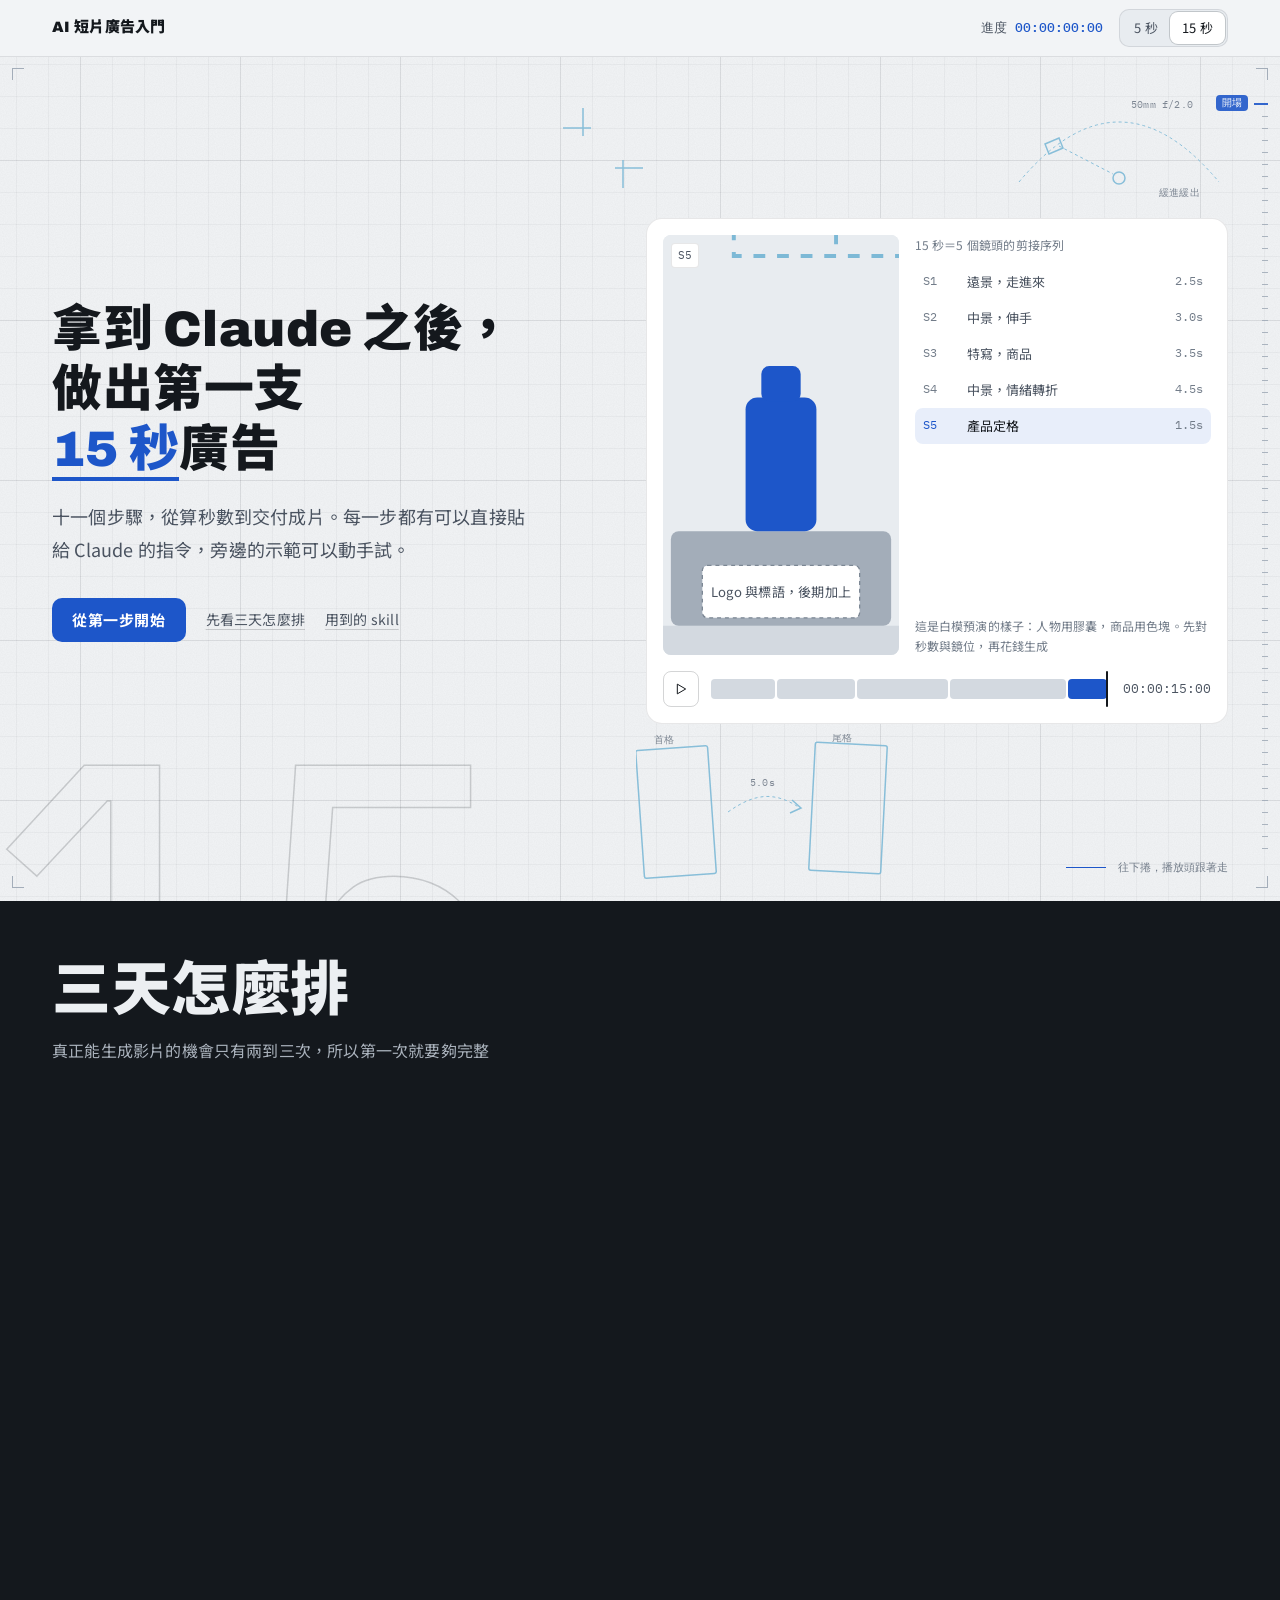
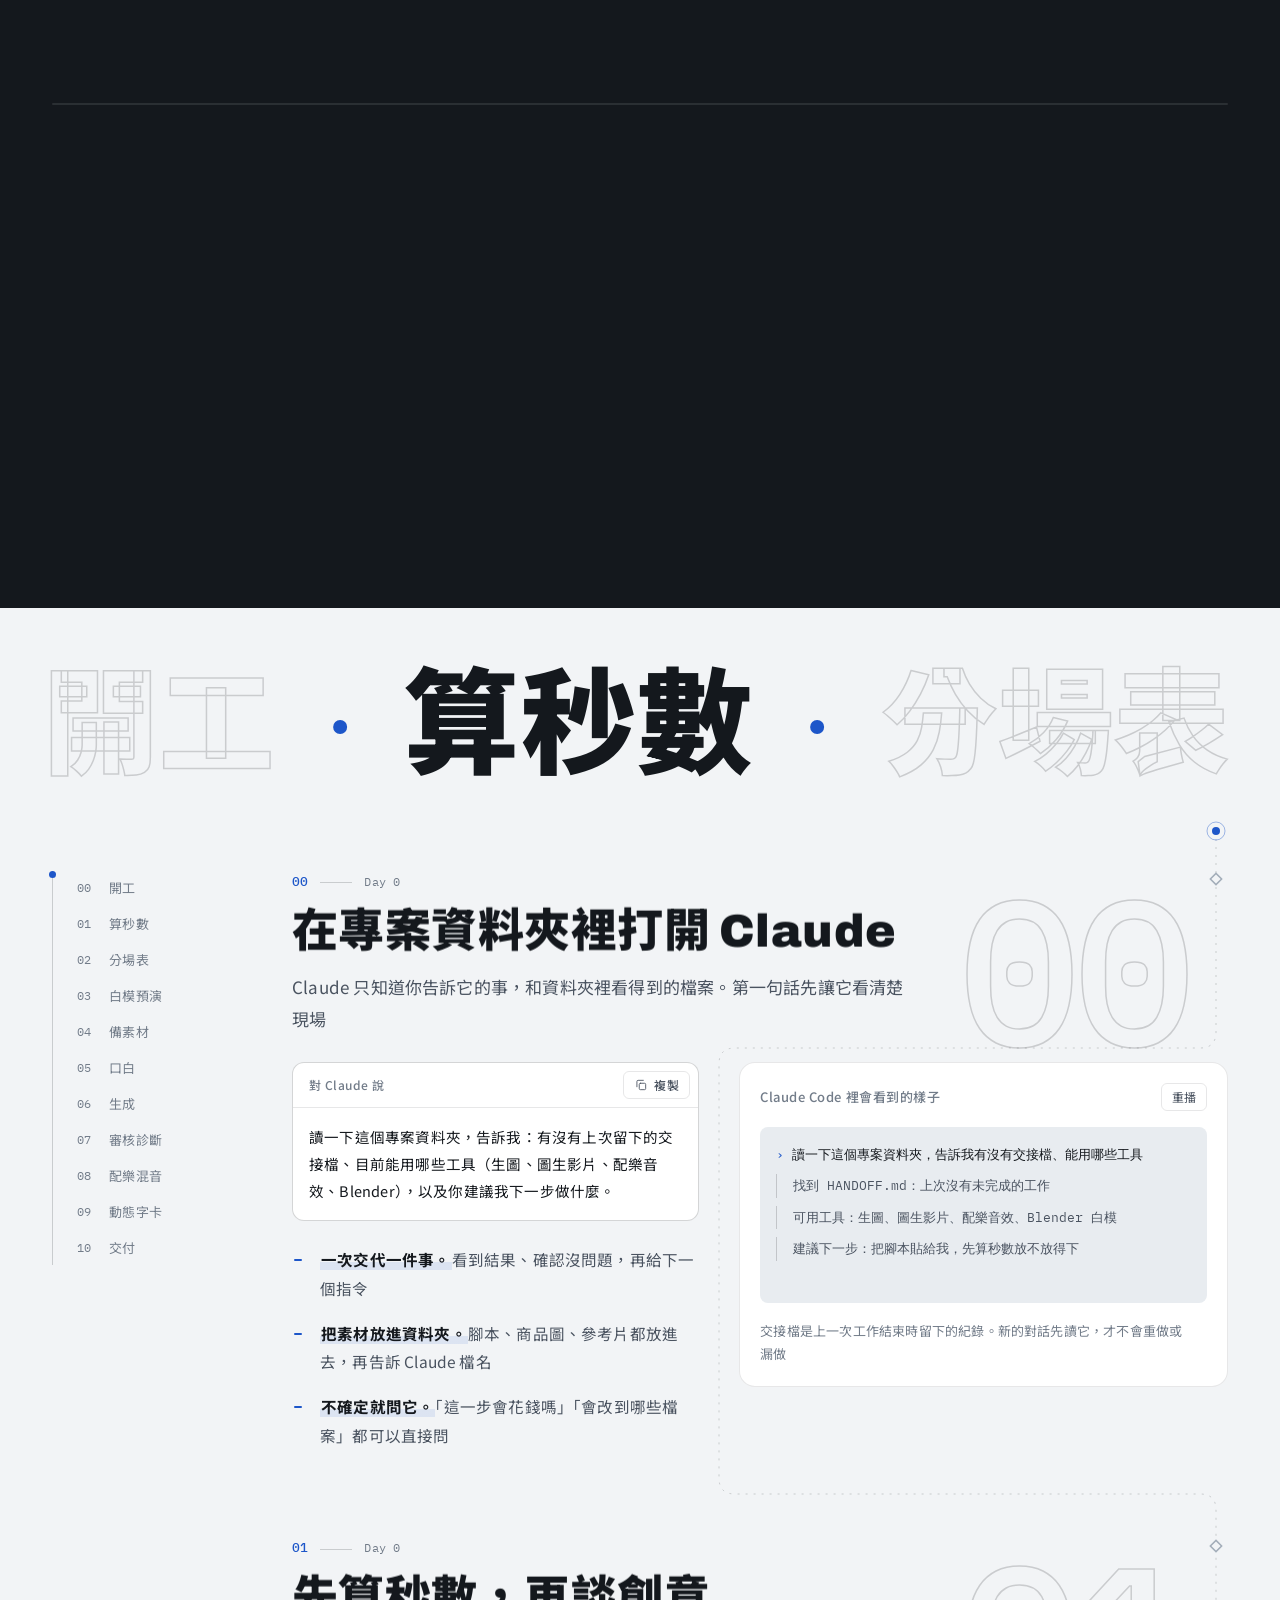
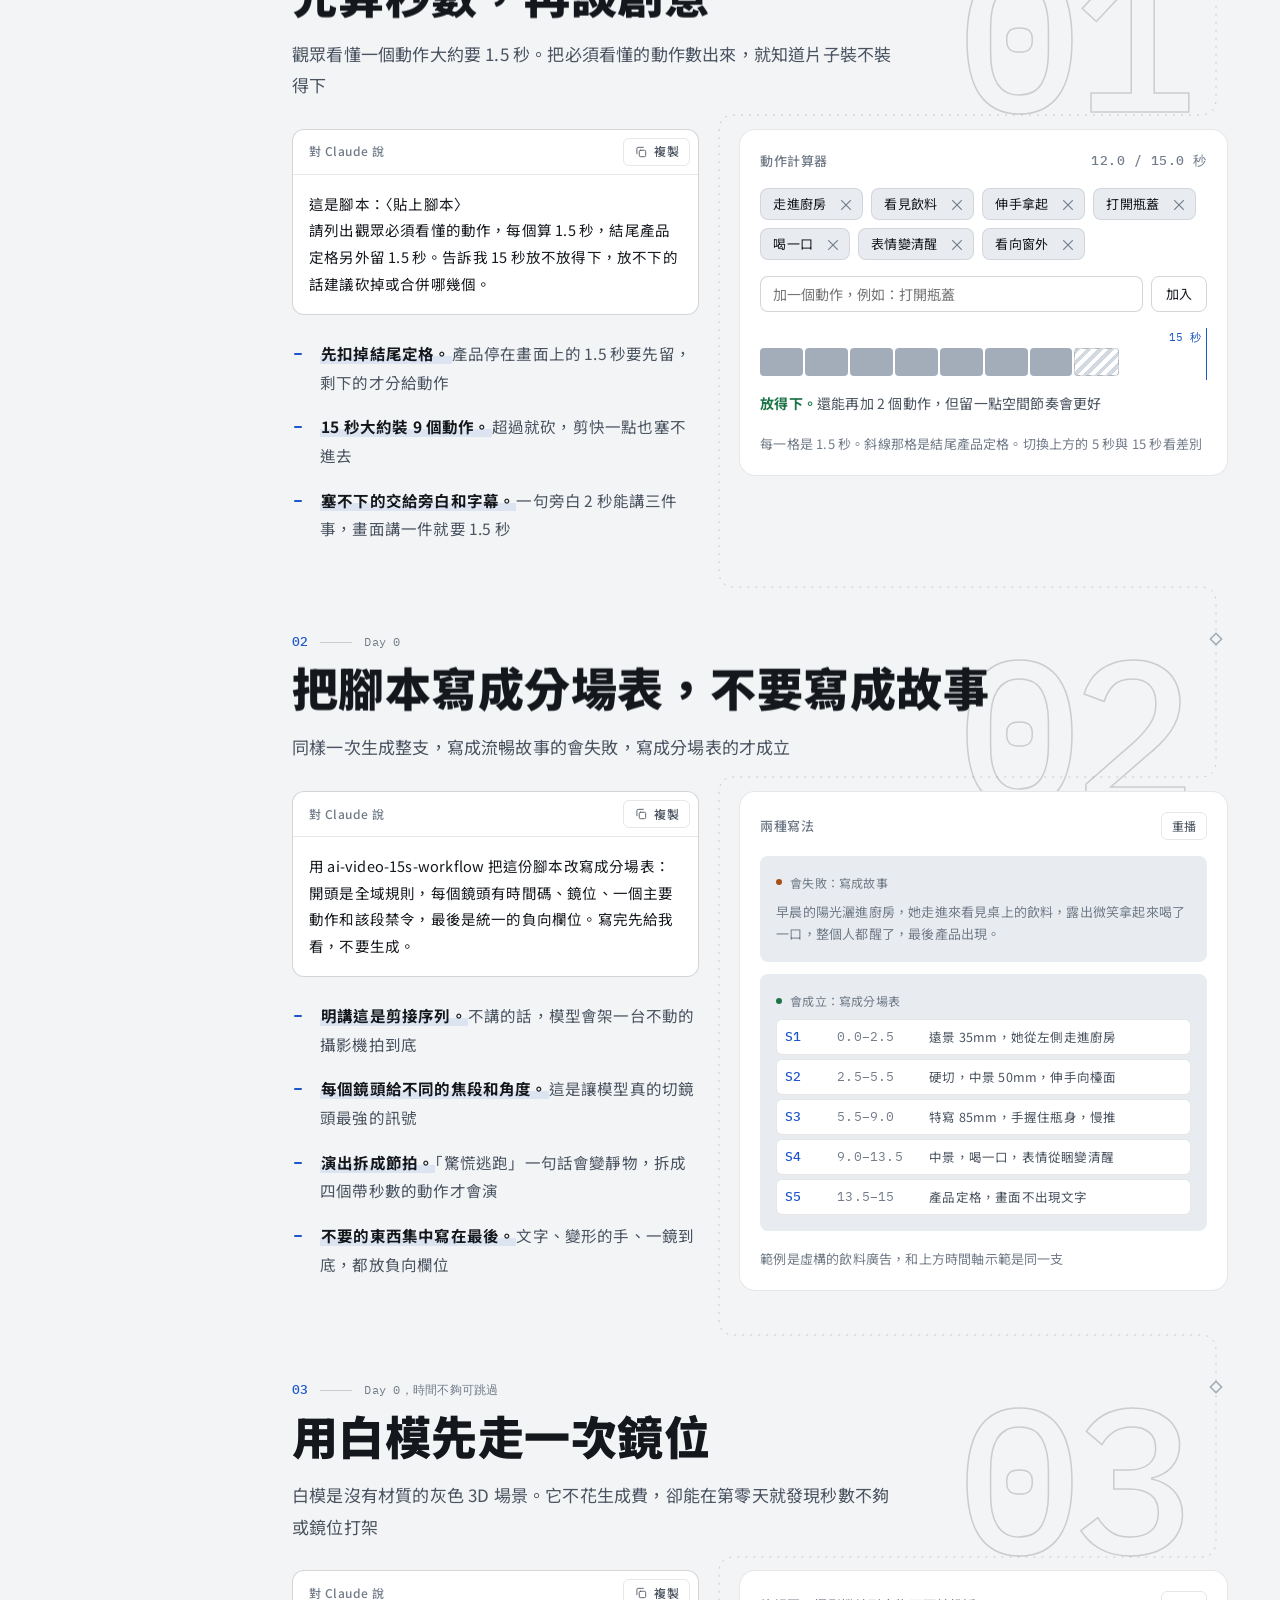
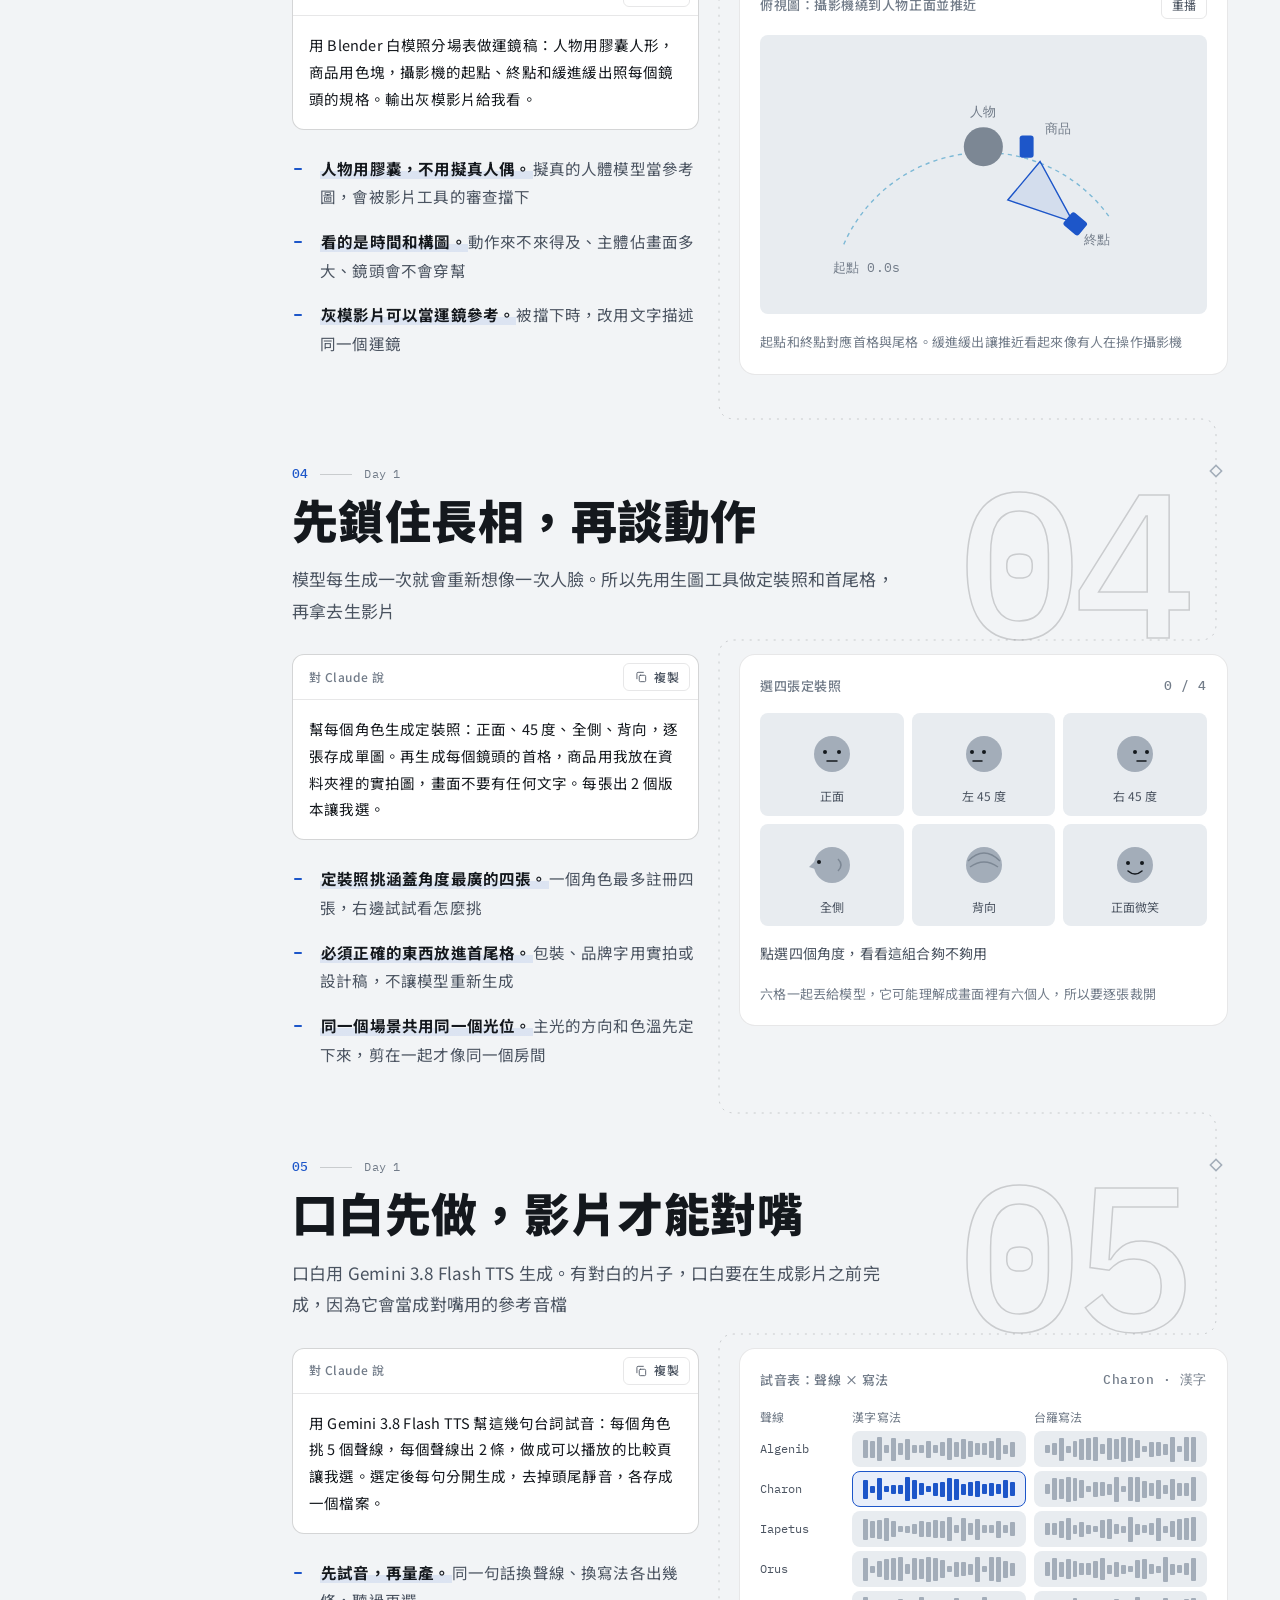
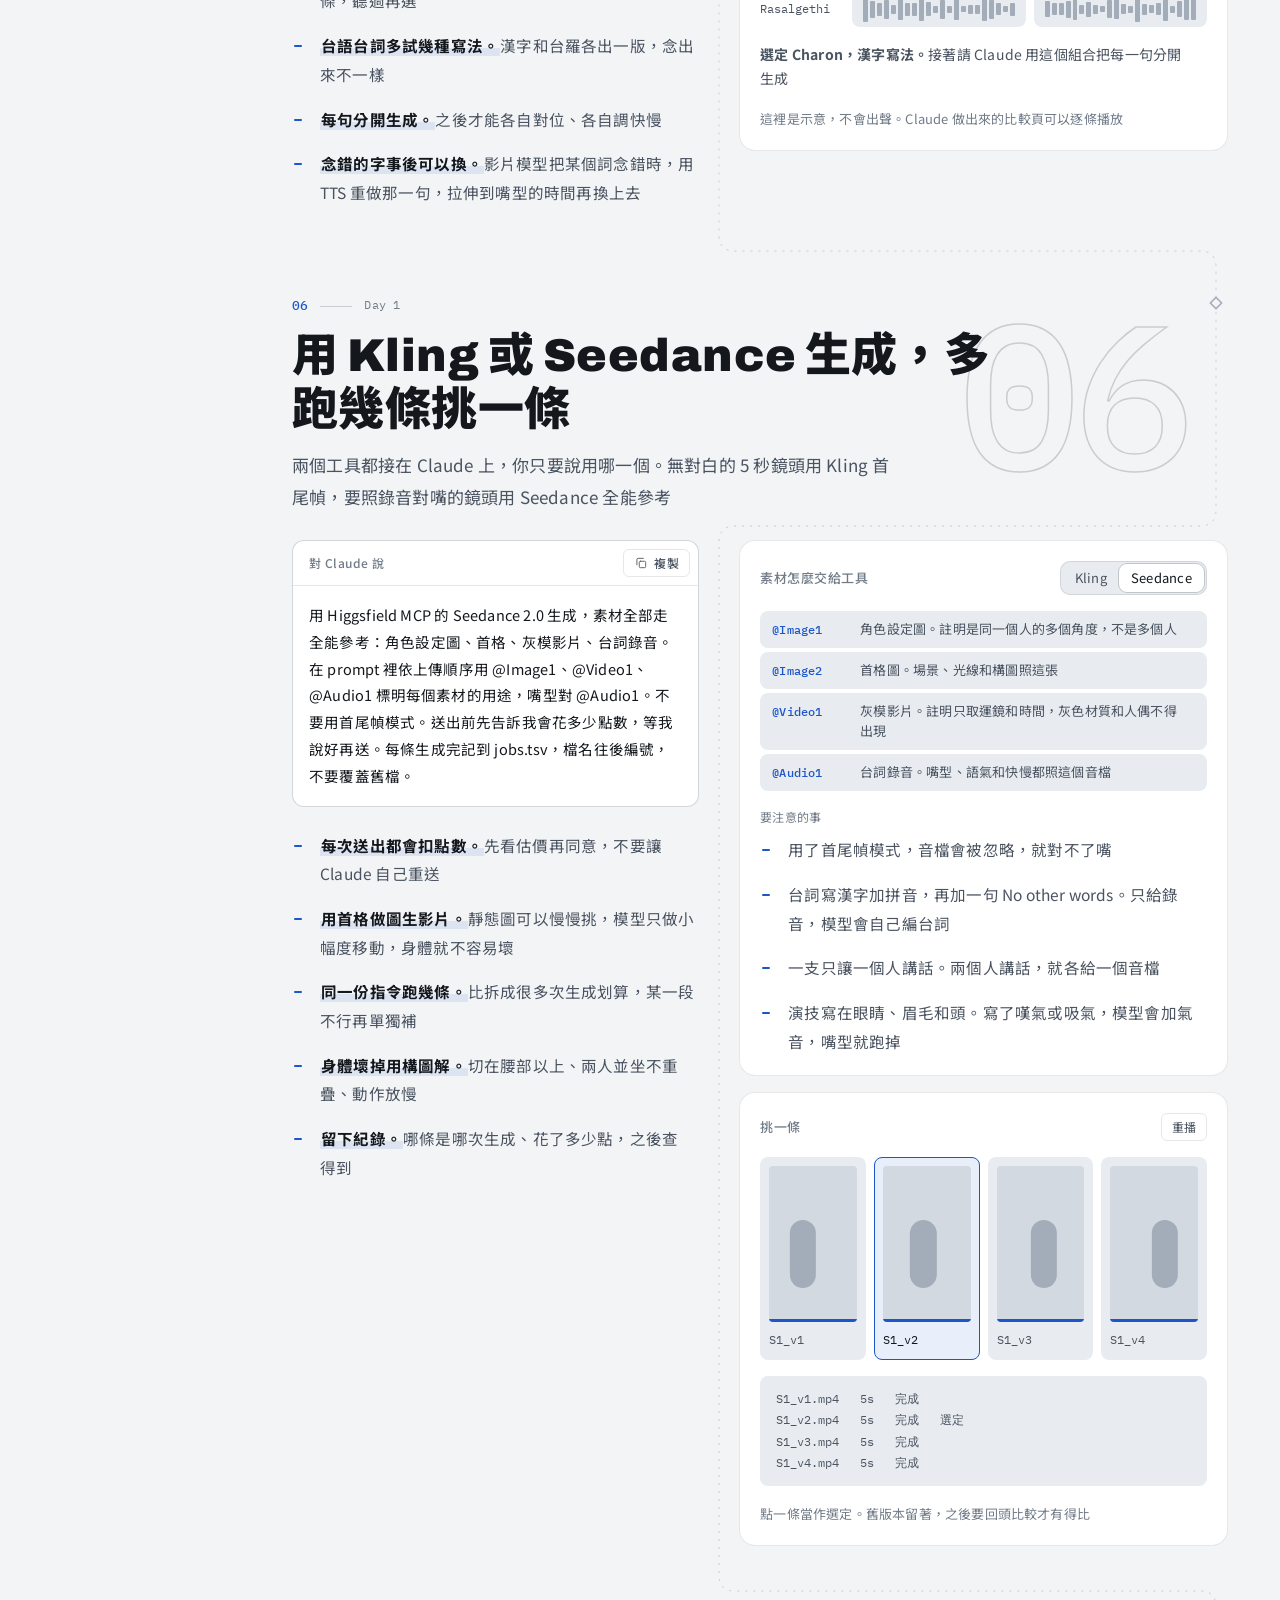
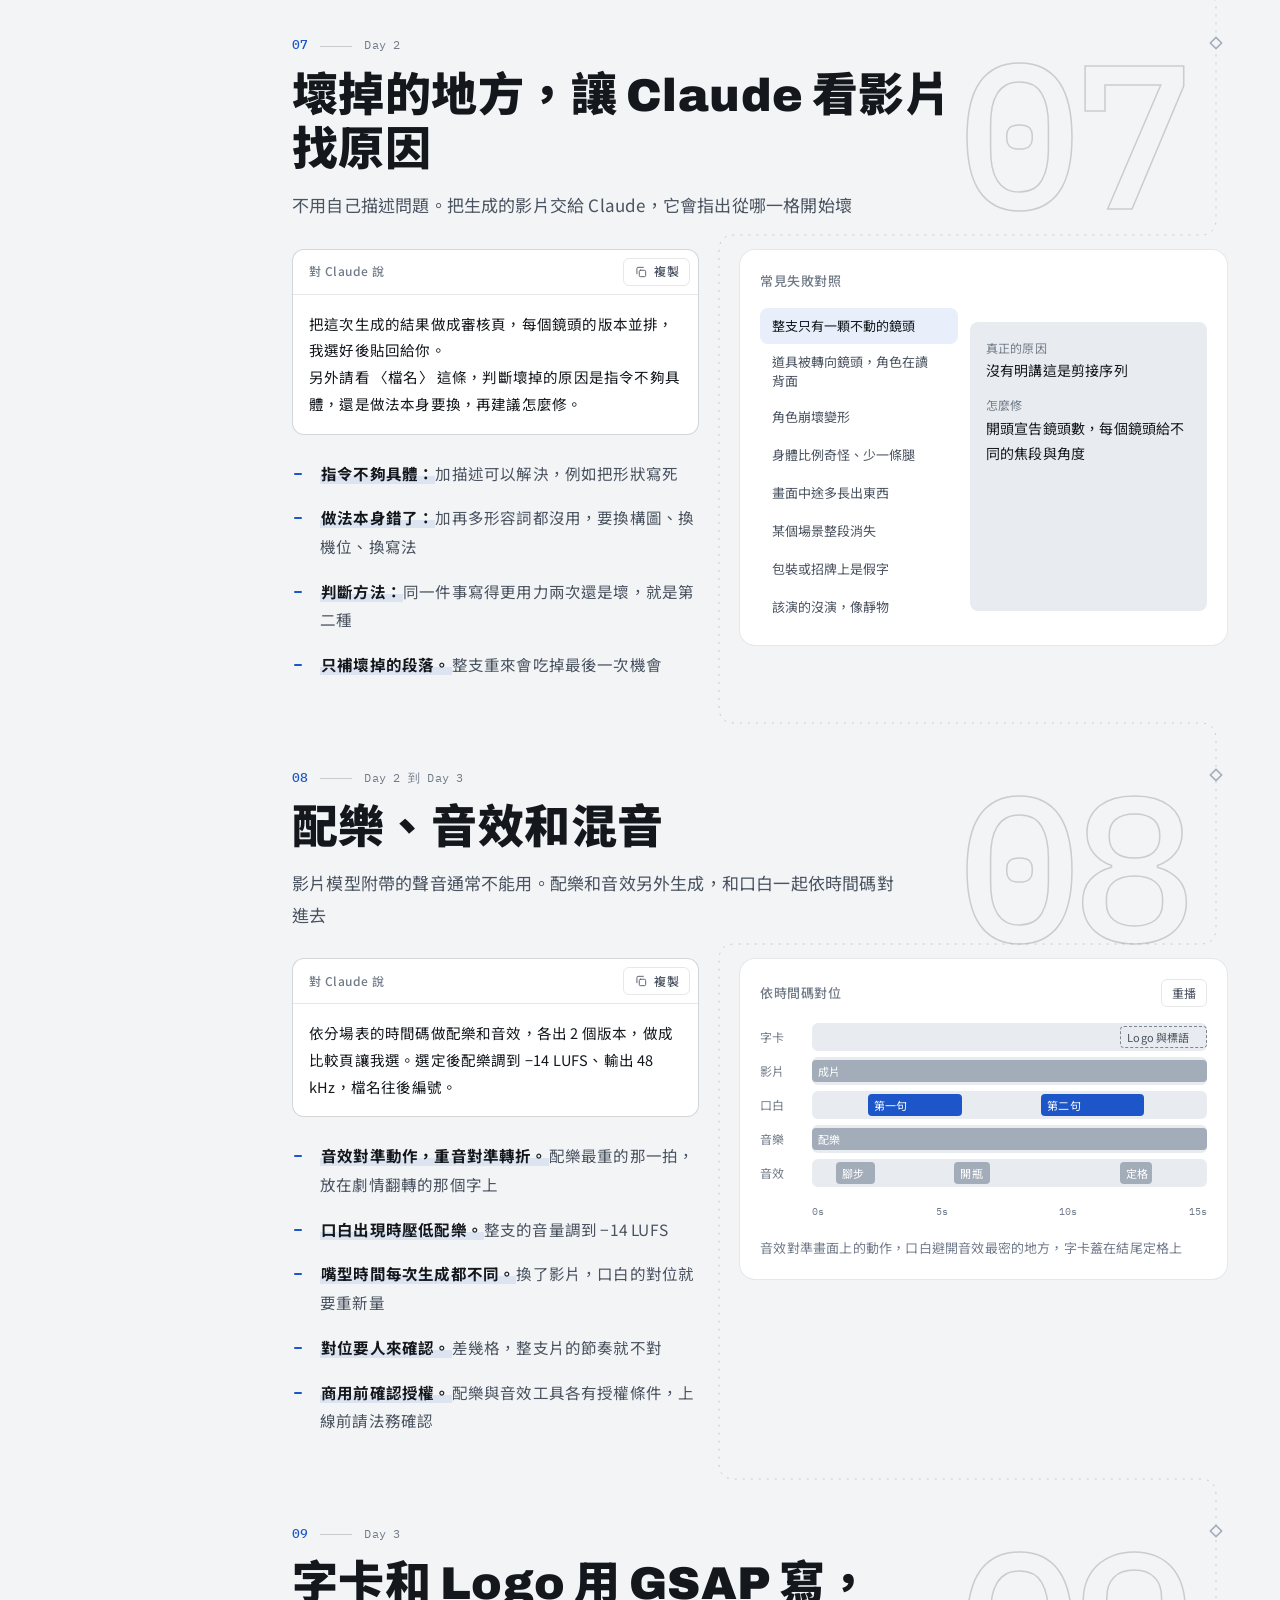
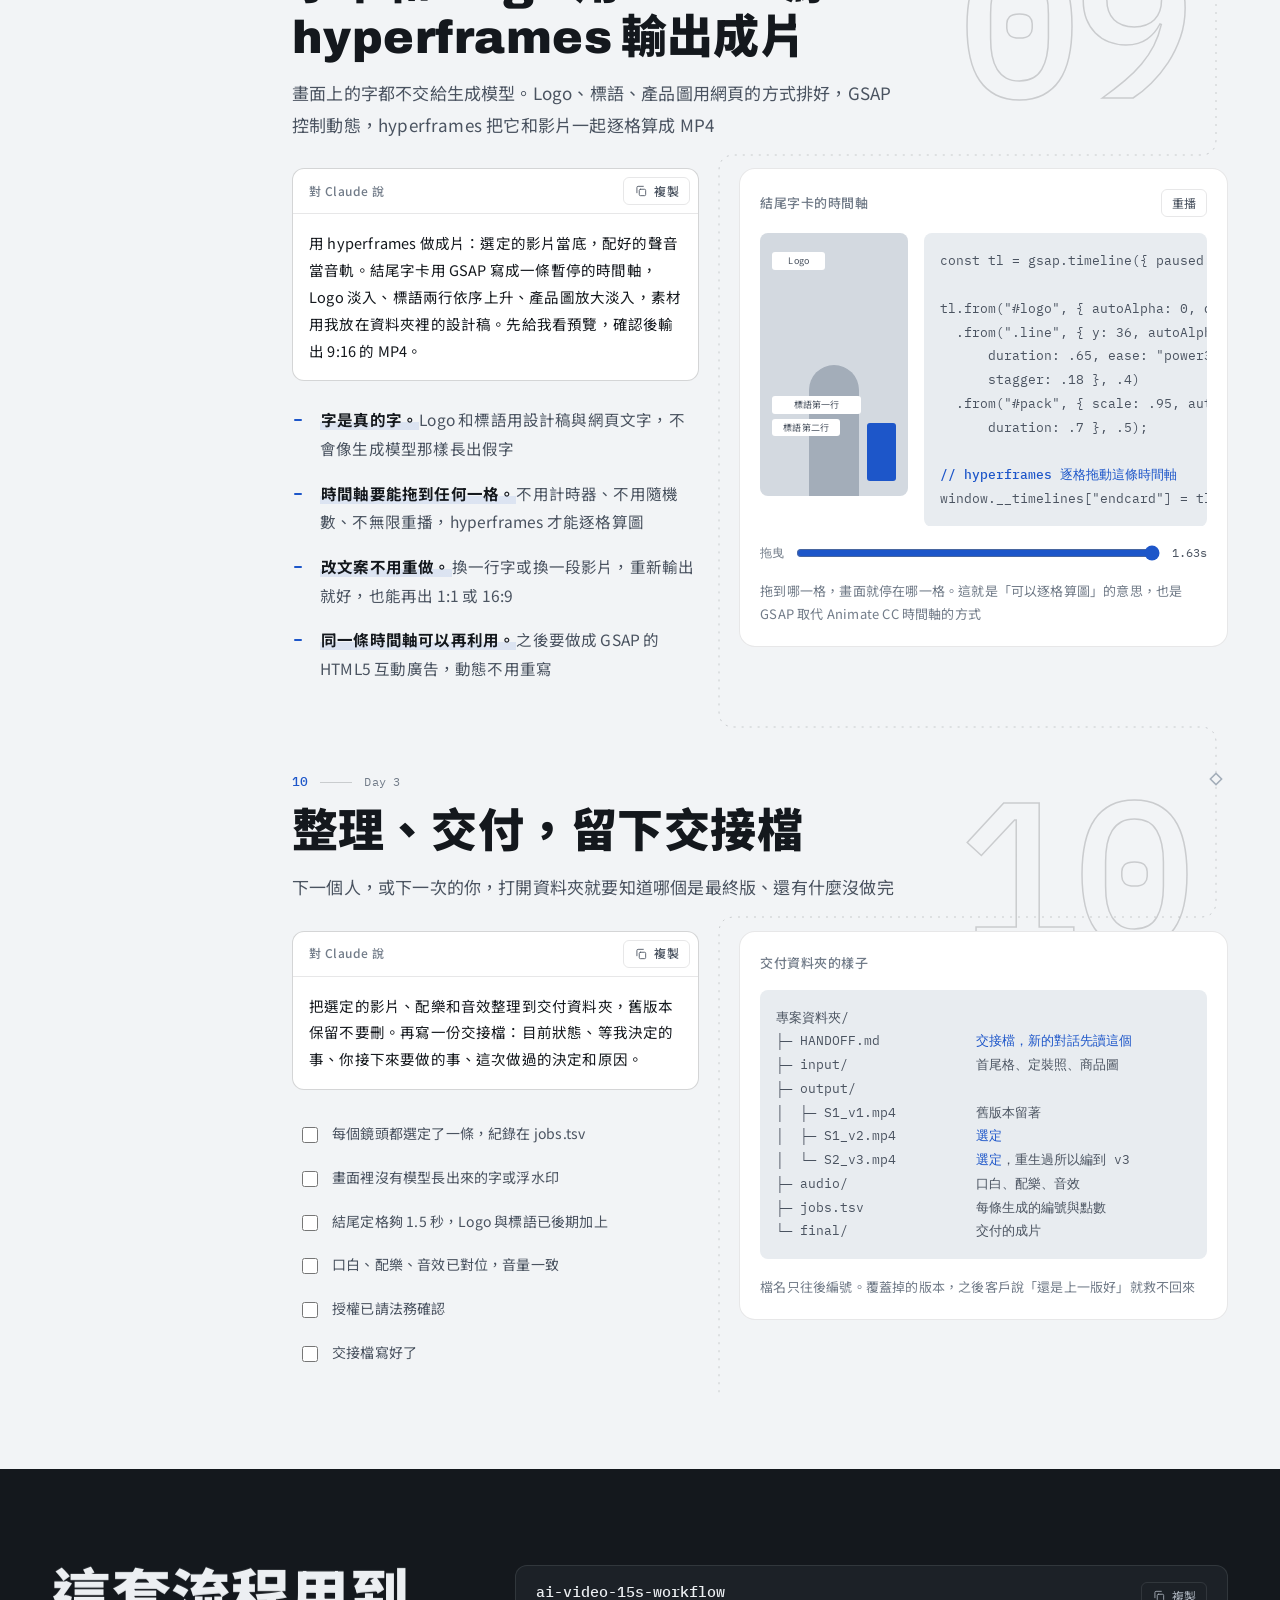
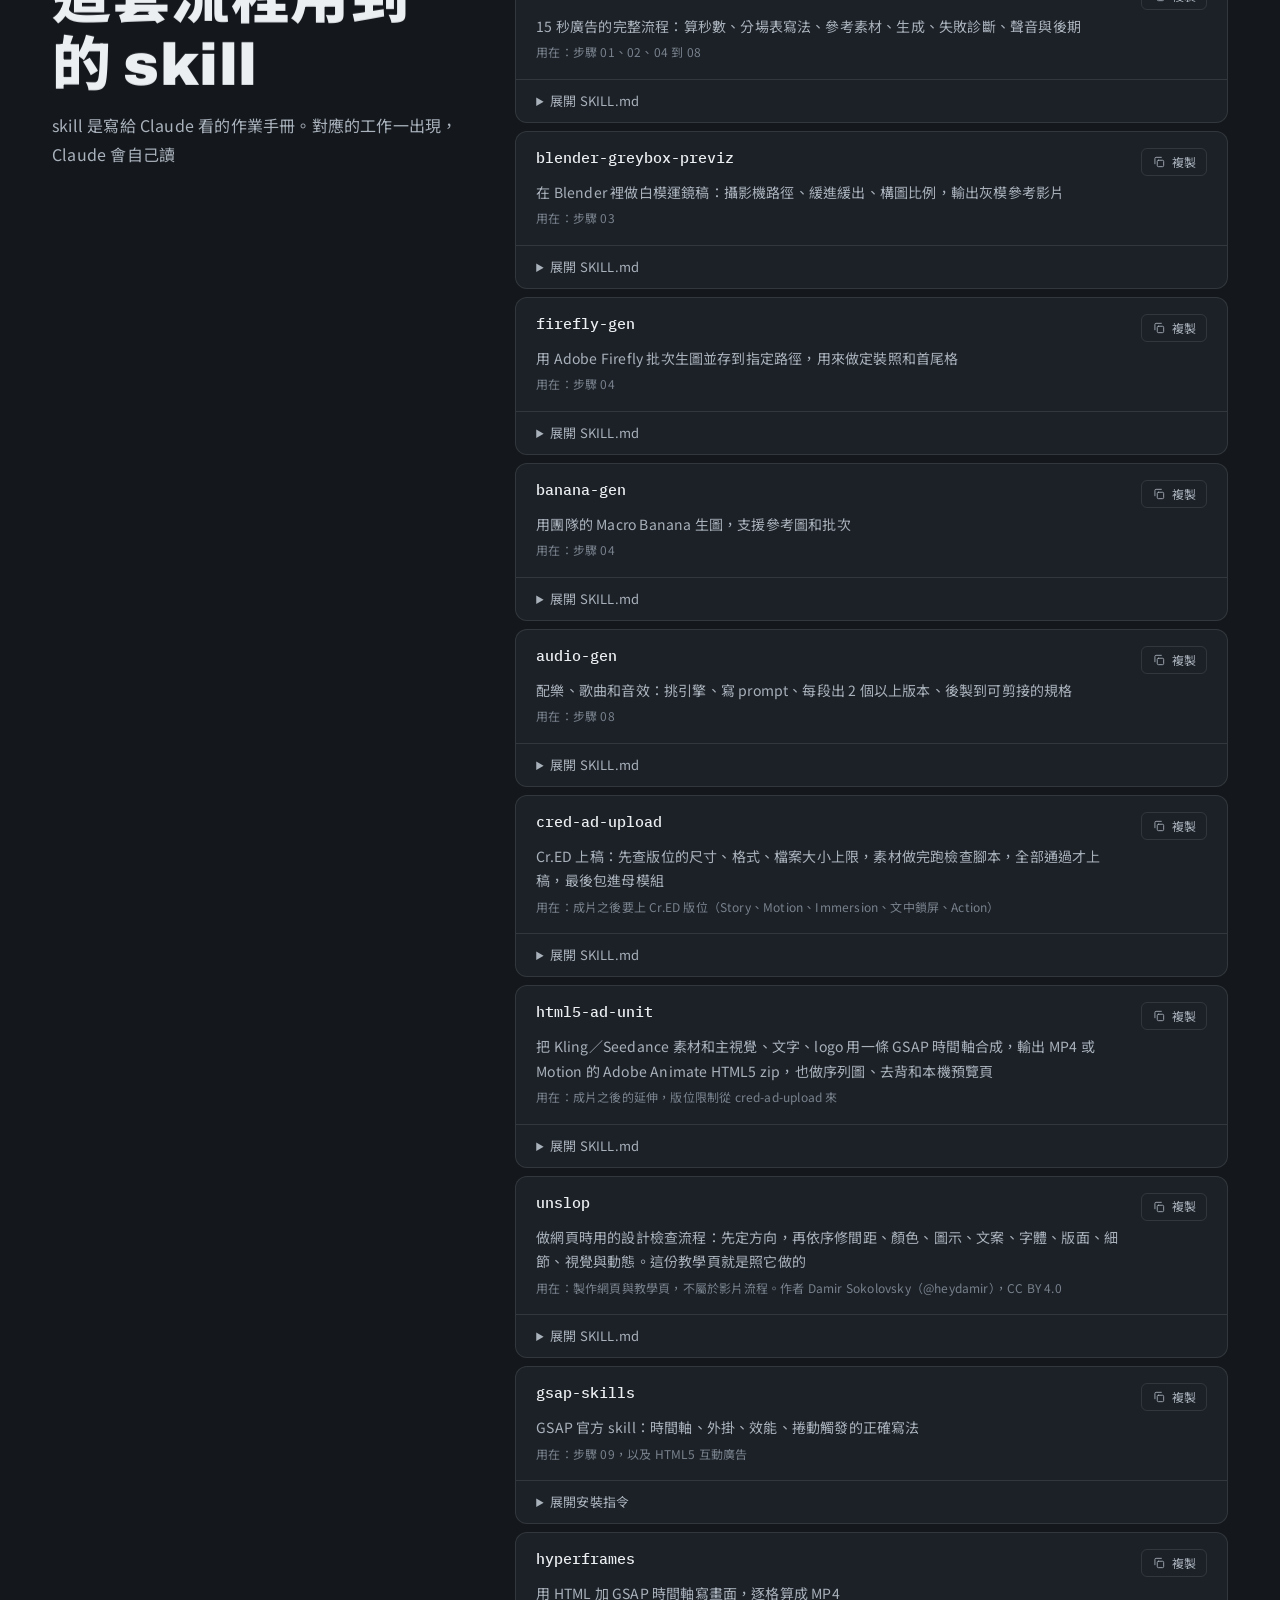
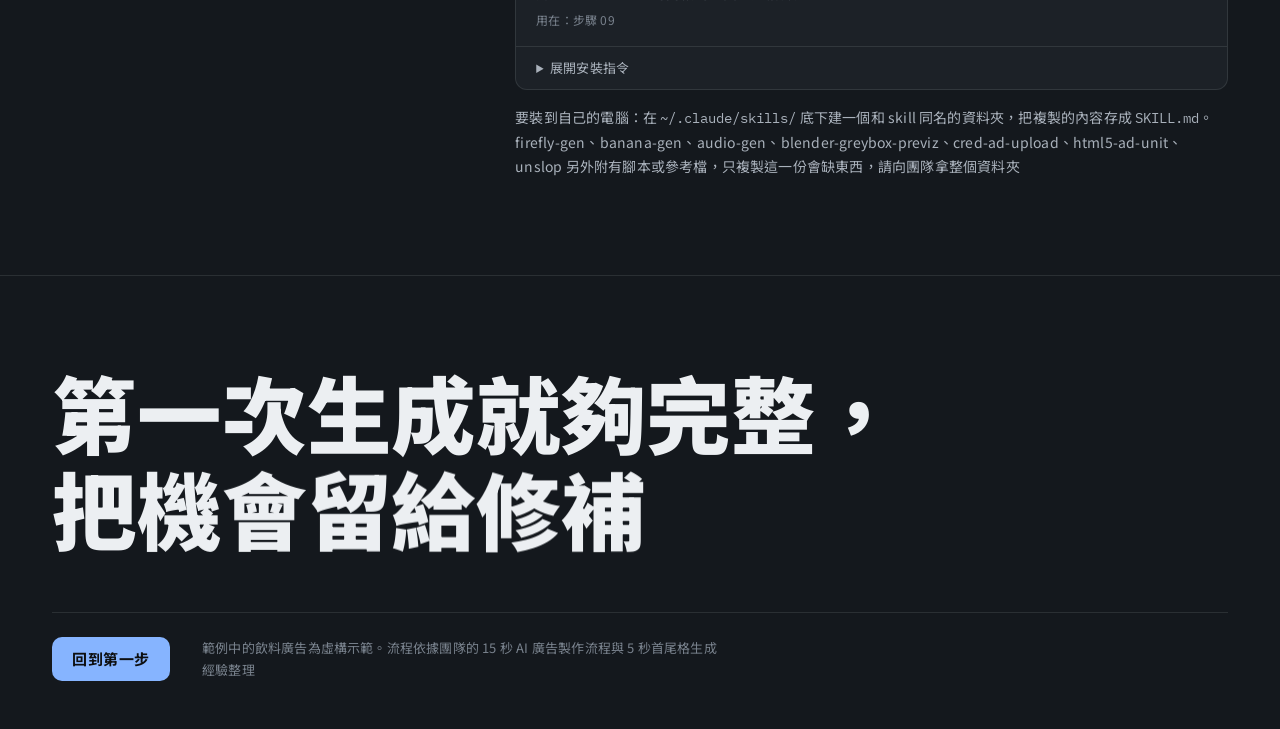
==== commit 1b80e07d: "Guide: update html5-ad-unit skill, add cred-ad-upload skill Co-Authored-By: Claude Opus 5.5 <noreply" ====
--- a/claude-ad-guide/index.html
+++ b/claude-ad-guide/index.html
@@ -1055,43 +1055,82 @@
 - Stable Audio 3 weights: Stability AI Community License, free commercial use under 1,000,000 USD total annual revenue, Enterprise licence above that.
 - MiniMax Music 3: the ComfyUI repack says apache-2.0, but the original model uses the MiniMax-Music3 Community License. Commercial use must display "MiniMax-Music3" in the product UI and needs written authorisation from MiniMax above 20,000,000 USD yearly revenue (incl. affiliates).
 - Before client or Nasdaq-listed-company deliverables use these outputs, tell the user to have legal confirm. Do not state a final legal conclusion.</pre></details></li>
-      <li class="sk"><div class="sk-h"><b>html5-ad-unit</b><button type="button" class="copy" data-copy="sk5"><svg viewBox="0 0 24 24"><rect x="9" y="9" width="11" height="11" rx="2"/><path d="M5 15V6a2 2 0 0 1 2-2h9"/></svg><span>複製</span></button><p>把生成素材做成 GSAP 的 HTML5 互動廣告版位。目前是基本架構，版位規格還沒填</p><span class="use">用在：成片之後的延伸</span></div>
+      <li class="sk"><div class="sk-h"><b>cred-ad-upload</b><button type="button" class="copy" data-copy="sk7"><svg viewBox="0 0 24 24"><rect x="9" y="9" width="11" height="11" rx="2"/><path d="M5 15V6a2 2 0 0 1 2-2h9"/></svg><span>複製</span></button><p>Cr.ED 上稿：先查版位的尺寸、格式、檔案大小上限，素材做完跑檢查腳本，全部通過才上稿，最後包進母模組</p><span class="use">用在：成片之後要上 Cr.ED 版位（Story、Motion、Immersion、文中鎖屏、Action）</span></div>
+        <details><summary>展開 SKILL.md</summary><pre id="sk7">---
+name: cred-ad-upload
+description: Make and upload ads for Ad2iction's Cr.ED platform (cmp.ad2iction.com), checking each placement's limits before any asset is made. Use whenever the user names a Cr.ED / CrED module or AIC 提案 placement (Story, Motion, Immersion, 文中鎖屏, Action, 置底, 大插頁, 全屏, Plus, 序列圖 zip), asks to 上稿 to Cr.ED, or wants 5 s / 15 s video or key visuals turned into a Cr.ED ad.
+---
+
+# Cr.ED ad upload
+
+Cr.ED is Ad2iction's template platform. You pick a module, upload assets into its form and get an ad tag. Nothing is coded. The work is to make assets that fit the placement's **limits** and fill the form correctly. A wrong size or weight is found only at upload time, after the assets are made, so limits come first.
+
+## Work loop
+
+1. **Pin the placement.** Run `python scripts/check_assets.py --list` and match the user's words to one id. If two could fit (Story 置底 or 置底＋全屏, 文中鎖屏 圖片版 or 圖影版), ask. Done when one id is chosen.
+2. **Read the limits before making anything.** Run `python scripts/check_assets.py --spec &lt;id&gt;` and show the user the result as a short table: each component, its size, formats and weights, and the count. If it says UNVERIFIED, stop and ask for the spec (see `references/modules/motion.md`). Done when the user has seen the limits, and every planned asset (for example the 15 s MP4, each frame, the key visual) has a component it goes into.
+3. **Read the module file** for the form fields and design rules: `references/modules/{story,immersion,lockscreen,action,motion}.md`.
+4. **Make the assets** to those limits, into `&lt;project&gt;/cred/&lt;id&gt;/v&lt;N&gt;/&lt;component&gt;/`, one subfolder per component key from step 2. Keep important content in the red safe area. Extend backgrounds into the blue area, which may be cropped.
+   - Finished footage that only needs a crop or re-encode: do it here with ffmpeg.
+   - Anything composed (footage with key visuals, text or logo, animation, Immersion sequences) or a Motion **Adobe Animate** HTML zip (2MB on v1.3.1, 10MB on v1.2.9): use `html5-ad-unit`, which renders an MP4 or an HTML5 zip from one GSAP timeline and can build a local preview that never touches Cr.ED.
+5. **Gate on the check.** Run `python scripts/check_assets.py &lt;id&gt; &lt;folder&gt;` (add `--copy copy.json` for Action). Fix every FAIL and re-run until it prints PASS. Report every WARN to the user. An Adobe Animate zip goes in an `animate/` subfolder; the same command checks it (one zip; add `--motion 1.2.9` for the older parent).
+6. **Upload in Cr.ED.** The UI and its rules are in `references/ui.md`. Fill the form from the module file. Save, deploy, copy and delete only after the user confirms that exact action, because the ad list is shared production data. After saving, open 預覽 and check it on a phone-sized view.
+7. **Wrap it in the parent.** A child ad does not play until a parent wraps it.
+   - Publish the child to get its id.
+   - Fill that id into a parent ad: Motion for Story, Action and Immersion 全屏/置底/Plus; Nation for every 文中 format (Immersion 文中 and 文中鎖屏).
+   - Publish the parent, then check the parent's preview.
+   - Each publish needs the user's confirmation.
+   - Steps and fallbacks: `references/ui.md` § Parent and child modules.
+8. **Name it** `&lt;客戶名&gt;-&lt;活動名&gt;_&lt;版位簡稱&gt;_&lt;上稿者&gt;_&lt;秒數&gt;`. Add the prefix `參考用_` for a test or demo. A demo's links are all `https://www.ad2iction.com`.
+
+## Rules for every placement
+
+- Limits come only from `references/placements.json` via the script. When the spec page and the upload form disagree, the JSON already holds the stricter value. Follow it.
+- Images: JPG/PNG under 150KB and GIF under 400KB unless the placement says otherwise. 文中鎖屏 images are JPG only.
+- Videos: MP4 (H.264), 100MB max. The site transcodes after upload; wait for the 影片連結 to work before previewing.
+- Version folders count upward (`v1`, `v2` …). Never overwrite an earlier version.
+- Login: read `CRED_ACCOUNT` / `CRED_PASSWORD` from `~/.cred/cred_ed.env` (keep the folder readable only by your own account). Never print the values or copy them into another file, a handoff or a memory. If the file is missing or empty, ask the user to fill it (ask the team for a Cr.ED account).
+
+## When the site changes
+
+Spec pages carry a 「最後更新時間」. When a check disagrees with what the site now accepts, re-read the spec page (`spec` URL in the JSON), update `placements.json`, and note the date in its `_source`.</pre></details></li>
+      <li class="sk"><div class="sk-h"><b>html5-ad-unit</b><button type="button" class="copy" data-copy="sk5"><svg viewBox="0 0 24 24"><rect x="9" y="9" width="11" height="11" rx="2"/><path d="M5 15V6a2 2 0 0 1 2-2h9"/></svg><span>複製</span></button><p>把 Kling／Seedance 素材和主視覺、文字、logo 用一條 GSAP 時間軸合成，輸出 MP4 或 Motion 的 Adobe Animate HTML5 zip，也做序列圖、去背和本機預覽頁</p><span class="use">用在：成片之後的延伸，版位限制從 cred-ad-upload 來</span></div>
         <details><summary>展開 SKILL.md</summary><pre id="sk5">---
 name: html5-ad-unit
-description: Build HTML5 rich-media ad units with GSAP (the team's replacement for Animate CC canvas output), using Kling or Seedance footage as elements — turned into image sequences or green-screen keyed cut-outs, then animated or made interactive. Use whenever the user asks for an HTML5 廣告, 互動版位, rich media, banner 動態, 蓋版, 序列圖, 綠幕去背 for an ad, a clickTag, or names a TNMG placement; also when packaging an ad zip for an ad server. For the 5 s / 15 s MP4 version of the same creative, use this skill together with hyperframes.
----
-
-# HTML5 ad unit
-
-An ad unit is one HTML page plus its assets, delivered as a zip that must pass the placement's spec. Animate CC used to handle the canvas, the timeline and the export. Here GSAP drives the timeline, a `&lt;canvas&gt;` or DOM layer draws the elements, and this skill holds the parts Animate CC did for us: the specs, clickTag, file-size budget and packaging.
+description: Compose ad creatives from Kling or Seedance footage with GSAP, for the team's Cr.ED placements. One timeline gives two outputs, an MP4 rendered with hyperframes or an HTML5 canvas zip for Cr.ED's Adobe Animate format (2MB on Motion v1.3.1, 10MB on v1.2.9) (the replacement for Animate CC). Also makes image sequences, green-screen cut-outs and local preview pages. Use whenever footage must be combined with key visuals, text or logo, animated, or turned into 序列圖 / 去背元件 / an HTML5 or Animate CC zip, or when the user wants a 測試頁 / 本機預覽 of an ad. Placement limits come from cred-ad-upload.
+---
+
+# Ad creative from footage
+
+The placements are the 15 Cr.ED placements in `cred-ad-upload`, which owns their sizes, weights and upload. Each placement takes either media (video / images / sequence zip) or, with the Motion **Adobe Animate** format, an HTML5 zip (2MB on Motion v1.3.1, 10MB on Motion-魔動星軌 v1.2.9). This skill makes the creative for either. When footage only needs a crop or a re-encode, skip this skill: `cred-ad-upload` handles that directly.
 
 ## Work loop
 
-1. **Identify the placement.** Look it up in `references/placements/_index.md` and read its file. If it is not listed, ask the user for the spec. Never guess sizes, weight limits or click behaviour.
-2. **Plan the assets** from the Kling / Seedance footage: image sequence, green-screen cut-out, or plain `&lt;video&gt;`. See `references/asset-pipeline.md`.
-3. **Build** the unit with GSAP: timeline, canvas sequence playback and interaction. See `references/gsap-ad-patterns.md`. Use the `gsap-skills` plugin for GSAP API details (`gsap-timeline`, `gsap-performance` and, for scroll placements, `gsap-scrolltrigger`).
-4. **Wire the platform layer**: clickTag, polite load, close and expand. See `references/platforms.md`.
-5. **Check and package**: weight per file and in total, frame rate on a mid-range phone, the click area, and the end frame (most specs cap the animation length). Then zip it as the placement requires.
-6. **Video version (5 s / 15 s)**: reuse the same timeline in hyperframes. Rules for keeping one timeline usable by both are in `references/gsap-ad-patterns.md` § Shared timeline.
-
-## Rules that hold for every placement
-
-- Output file names count upward (`v1`, `v2` …). Never overwrite an earlier version.
-- Read sizes, weights and durations from the placement file, not from memory.
-- Auto-playing video must be muted. Sound starts only on a user action.
-- Every exit goes through the platform's clickTag. No hard-coded URLs.
-- `&lt;!-- TODO --&gt;`: rules shared by all TNMG placements (brand safety, required end card or logo, whether an ad label is needed) go here once the user confirms them.
+1. **Get the limits and pick the output.** Run `python ~/.claude/skills/cred-ad-upload/scripts/check_assets.py --spec &lt;id&gt;`. With the user, pick the output for this placement:
+   - **media**: the composed result is an MP4, images or a sequence zip that go into the placement's components.
+   - **html**: the composed result is an HTML5 canvas zip for the Adobe Animate format (2MB on v1.3.1, 10MB on v1.2.9).
+   Done when the output is chosen and every footage clip, image and text line has a place in it.
+2. **Make the elements** from footage: sequence, green-screen cut-out, or plain video. See `references/asset-pipeline.md`.
+3. **Build one GSAP timeline** for the creative, using `buildTimeline(tl)` from `references/gsap-ad-patterns.md` § Shared timeline. That function is the only place the animation lives, so both outputs stay identical.
+4. **Render the chosen output:**
+   - media → hyperframes renders the timeline to MP4 at the component's size. Write it into cred-ad-upload's folder layout `&lt;project&gt;/cred/&lt;id&gt;/v&lt;N&gt;/&lt;component&gt;/`. For Immersion, turn the MP4 into a sequence zip (`asset-pipeline.md` § 1, § 3).
+   - html → wrap the timeline in a canvas page and package it. See `references/html5-output.md`.
+5. **Preview locally** before upload when the user wants to see it: `preview.html` that plays the result the way the placement does. See `references/gsap-ad-patterns.md` § Local preview. It never touches Cr.ED.
+6. **Hand back to cred-ad-upload** for `check_assets.py &lt;id&gt; &lt;folder&gt;` (media, or the zip in `animate/`) and the upload.
+
+## Rules
+
+- Output folders count upward (`v1`, `v2` …). Never overwrite an earlier version.
+- Sizes and weights come from step 1 every time, never from memory.
+- Auto-playing video is muted. Sound starts only on a user action.
 
 ## Files
 
-| File | What it holds | Status |
-|---|---|---|
-| `references/placements/_index.md` | Every placement: id, size, platform, link to its file | skeleton, waiting on specs |
-| `references/placements/_template.md` | Fields every placement file fills in | done |
-| `references/asset-pipeline.md` | Footage to sequence, sprite sheet, keyed alpha, compression | first draft |
-| `references/gsap-ad-patterns.md` | Canvas sequence driven by GSAP, interaction, shared timeline | first draft |
-| `references/platforms.md` | clickTag and packaging per ad server | skeleton, waiting on which servers are used |
-| `scripts/` | Planned: extract frames, key green, pack sprite sheet, size check, zip | not written yet |</pre></details></li>
+| File | What it holds |
+|---|---|
+| `references/asset-pipeline.md` | Footage to sequence, keyed alpha, compression, budget check |
+| `references/gsap-ad-patterns.md` | Canvas sequence driven by GSAP, local preview per module, shared timeline with hyperframes |
+| `references/html5-output.md` | The Adobe Animate format: size limit per Motion version, entry file, motionSet and interaction buttons, packaging |</pre></details></li>
       <li class="sk"><div class="sk-h"><b>unslop</b><button type="button" class="copy" data-copy="sk6"><svg viewBox="0 0 24 24"><rect x="9" y="9" width="11" height="11" rx="2"/><path d="M5 15V6a2 2 0 0 1 2-2h9"/></svg><span>複製</span></button><p>做網頁時用的設計檢查流程：先定方向，再依序修間距、顏色、圖示、文案、字體、版面、細節、視覺與動態。這份教學頁就是照它做的</p><span class="use">用在：製作網頁與教學頁，不屬於影片流程。作者 Damir Sokolovsky（@heydamir），CC BY 4.0</span></div>
         <details><summary>展開 SKILL.md</summary><pre id="sk6">---
 name: unslop
@@ -1336,7 +1375,7 @@
 # 關閉使用紀錄回傳：在 ~/.claude/settings.json 的 env 加上
 # "HYPERFRAMES_NO_TELEMETRY": "1"</pre></details></li>
     </ul>
-    <p class="verdict" style="margin-top:8px">要裝到自己的電腦：在 <span class="mono">~/.claude/skills/</span> 底下建一個和 skill 同名的資料夾，把複製的內容存成 <span class="mono">SKILL.md</span>。firefly-gen、banana-gen、audio-gen、blender-greybox-previz、unslop 另外附有腳本或參考檔，只複製這一份會缺東西，請向團隊拿整個資料夾</p>
+    <p class="verdict" style="margin-top:8px">要裝到自己的電腦：在 <span class="mono">~/.claude/skills/</span> 底下建一個和 skill 同名的資料夾，把複製的內容存成 <span class="mono">SKILL.md</span>。firefly-gen、banana-gen、audio-gen、blender-greybox-previz、cred-ad-upload、html5-ad-unit、unslop 另外附有腳本或參考檔，只複製這一份會缺東西，請向團隊拿整個資料夾</p>
 </div></section>
 </main>
 
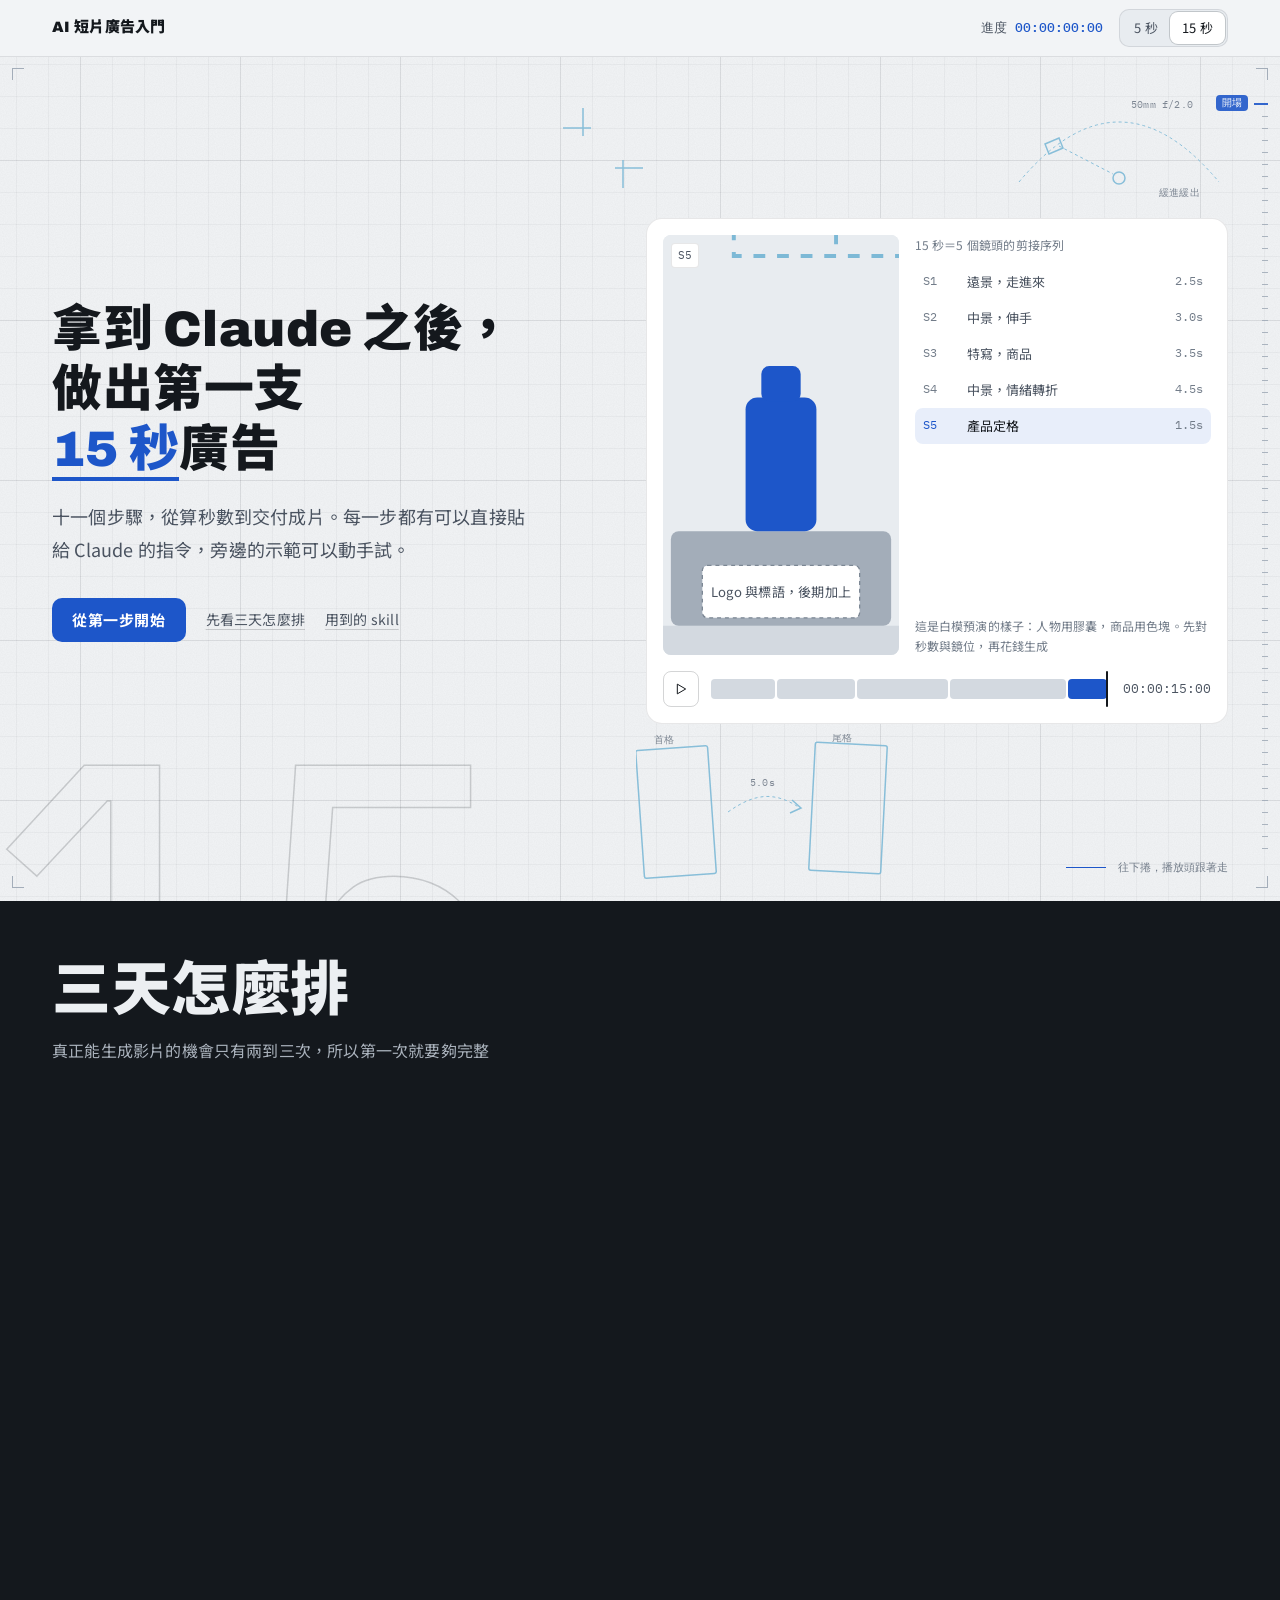
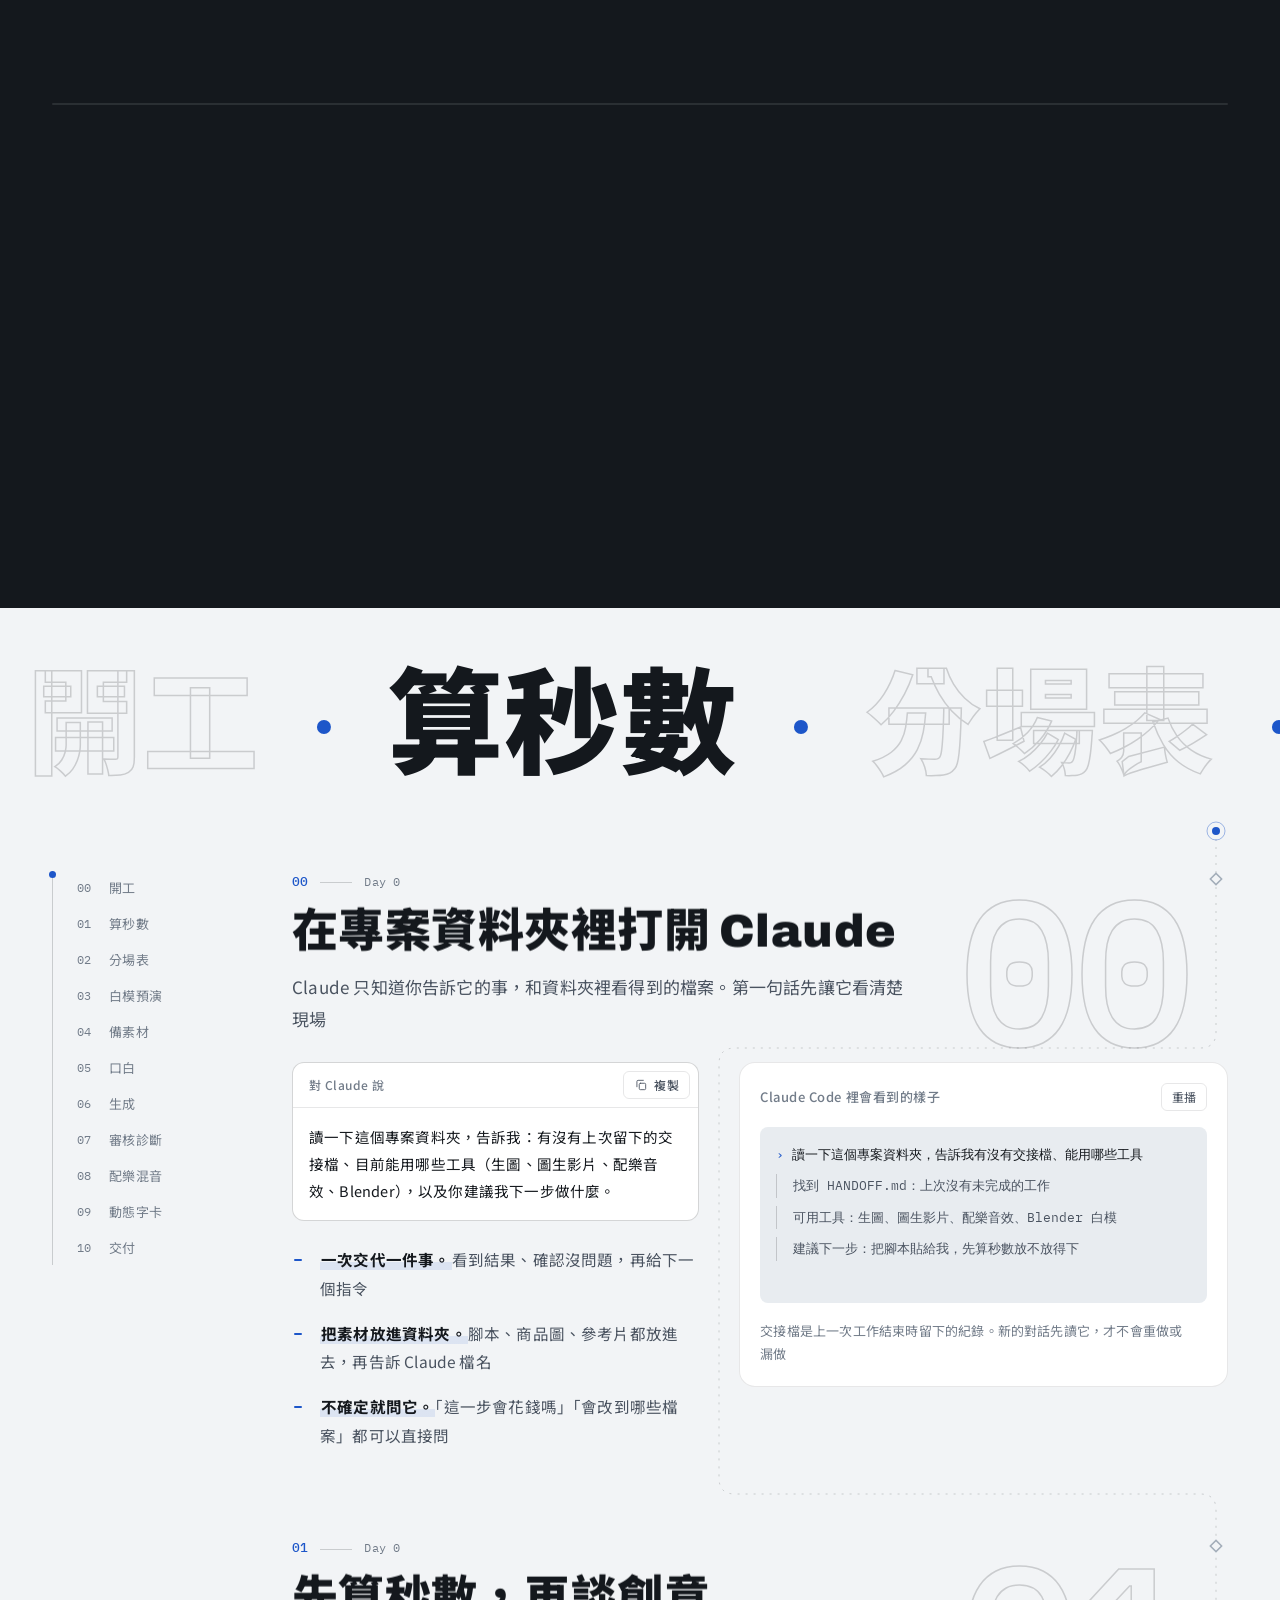
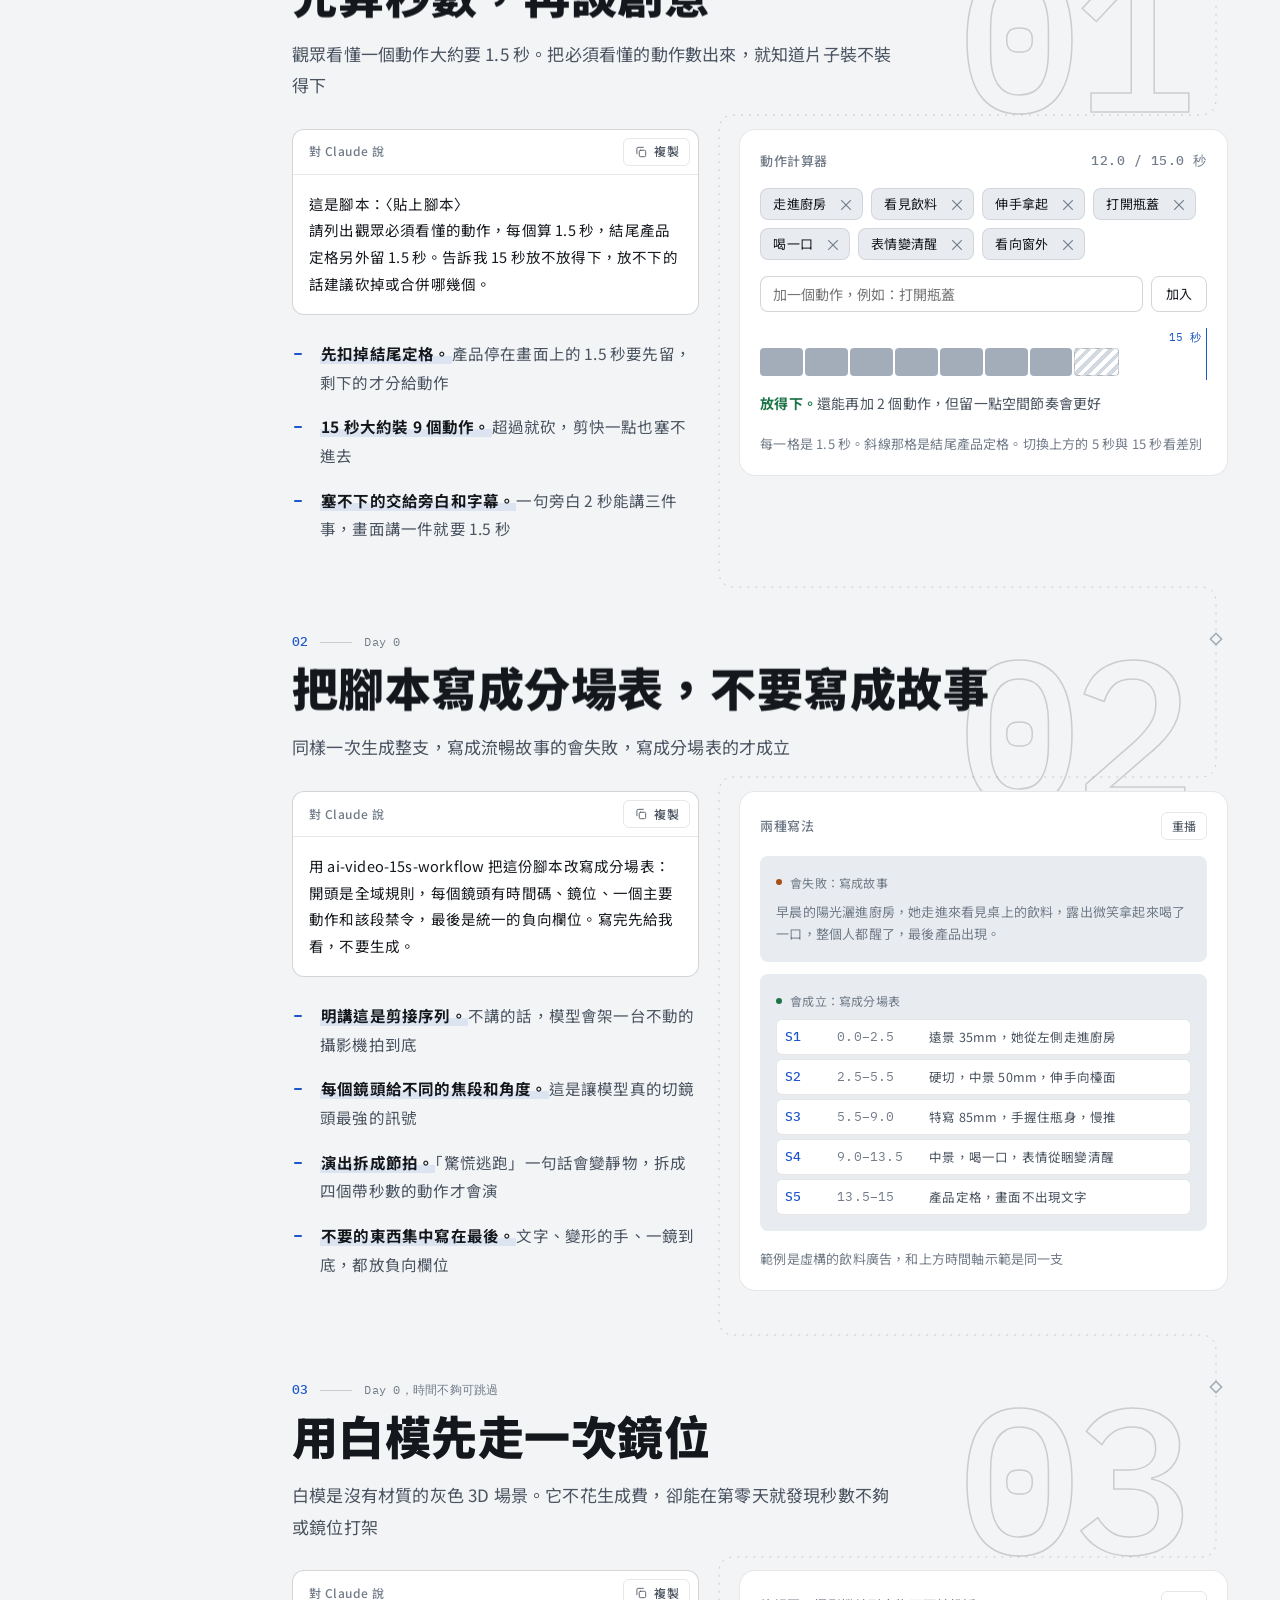
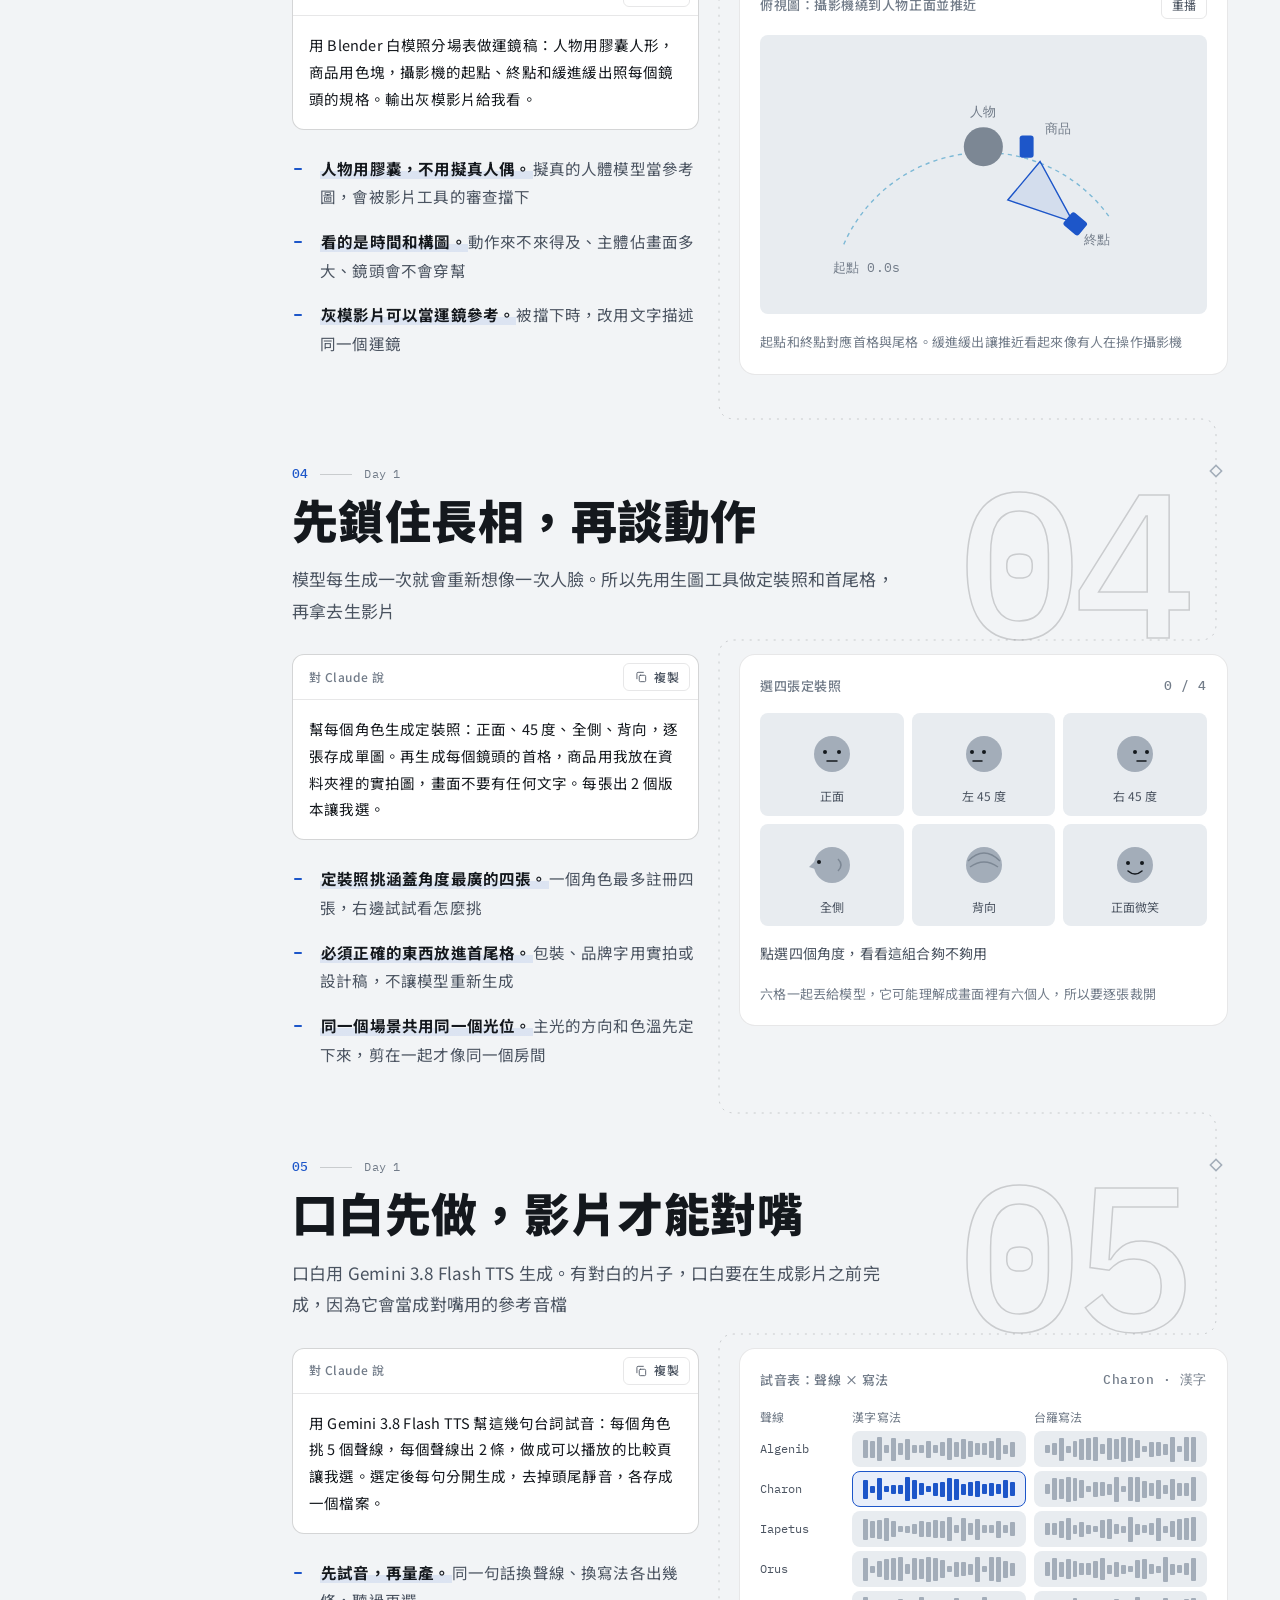
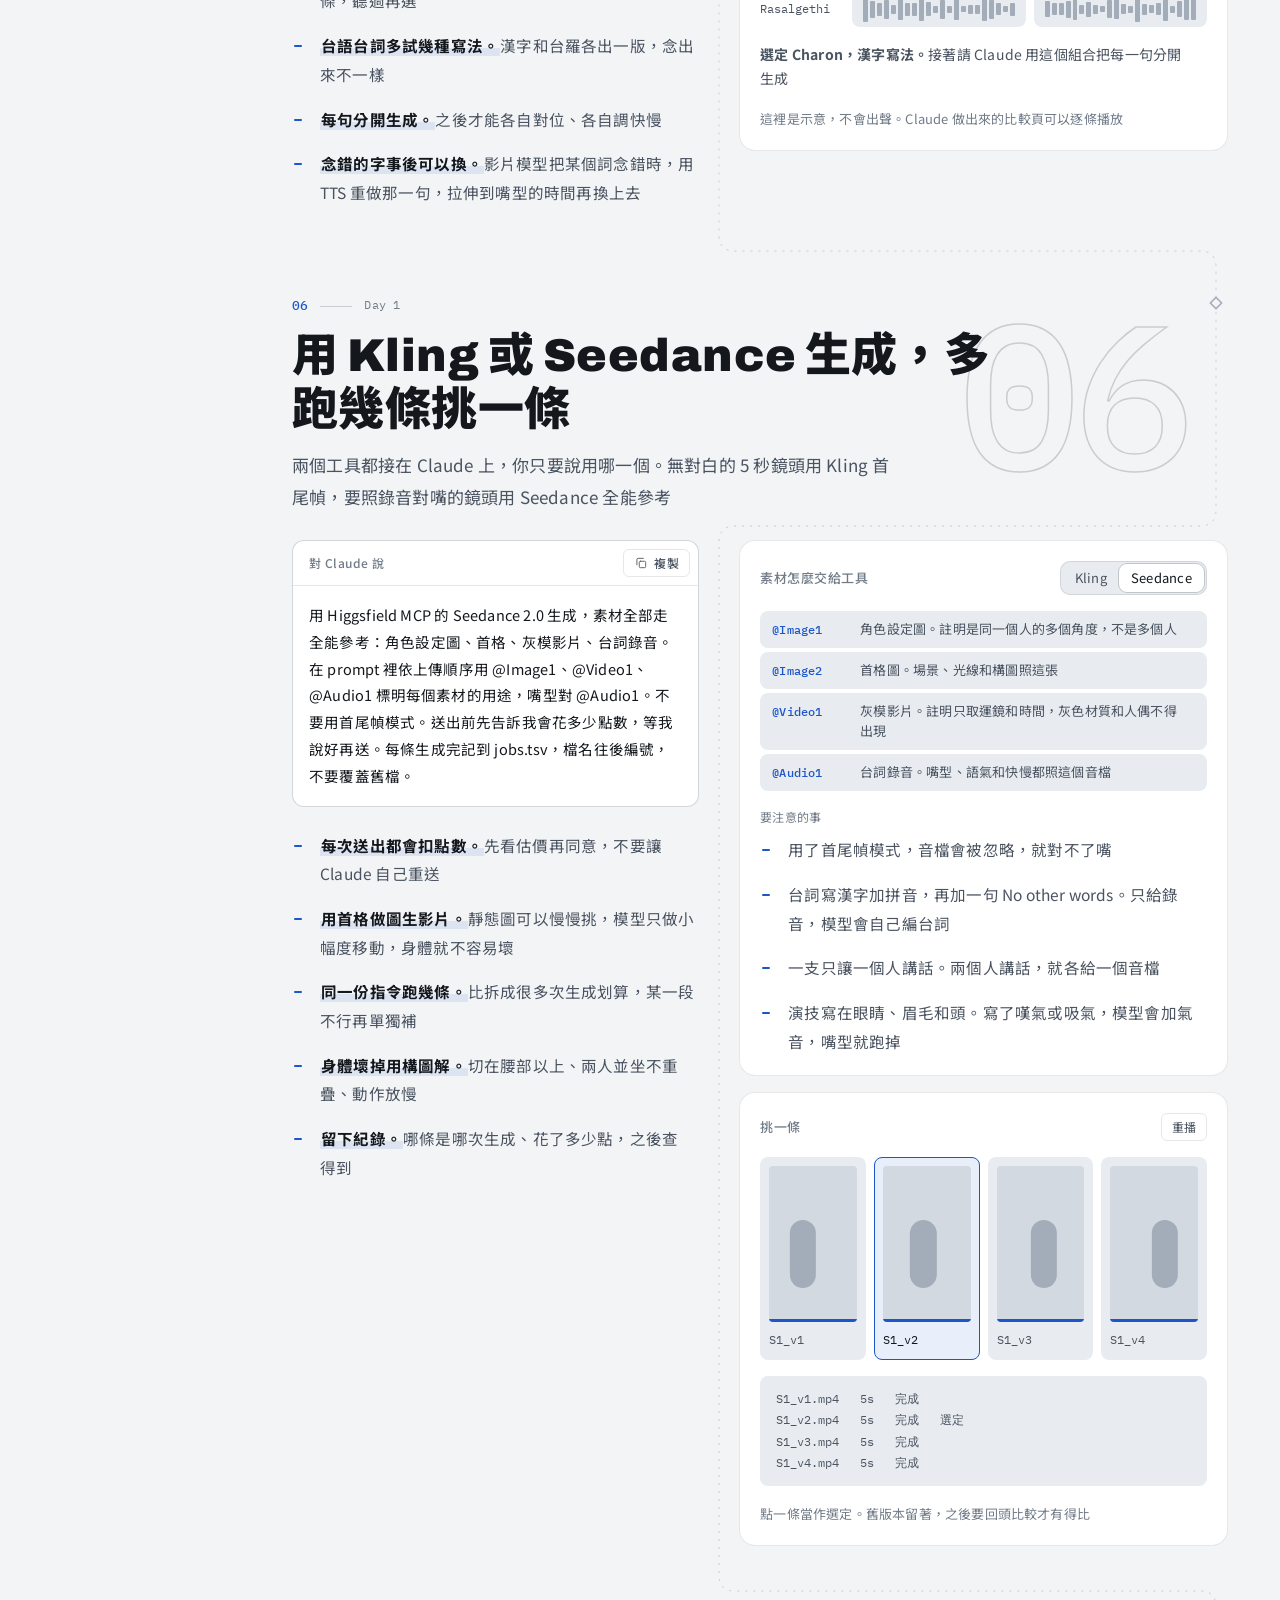
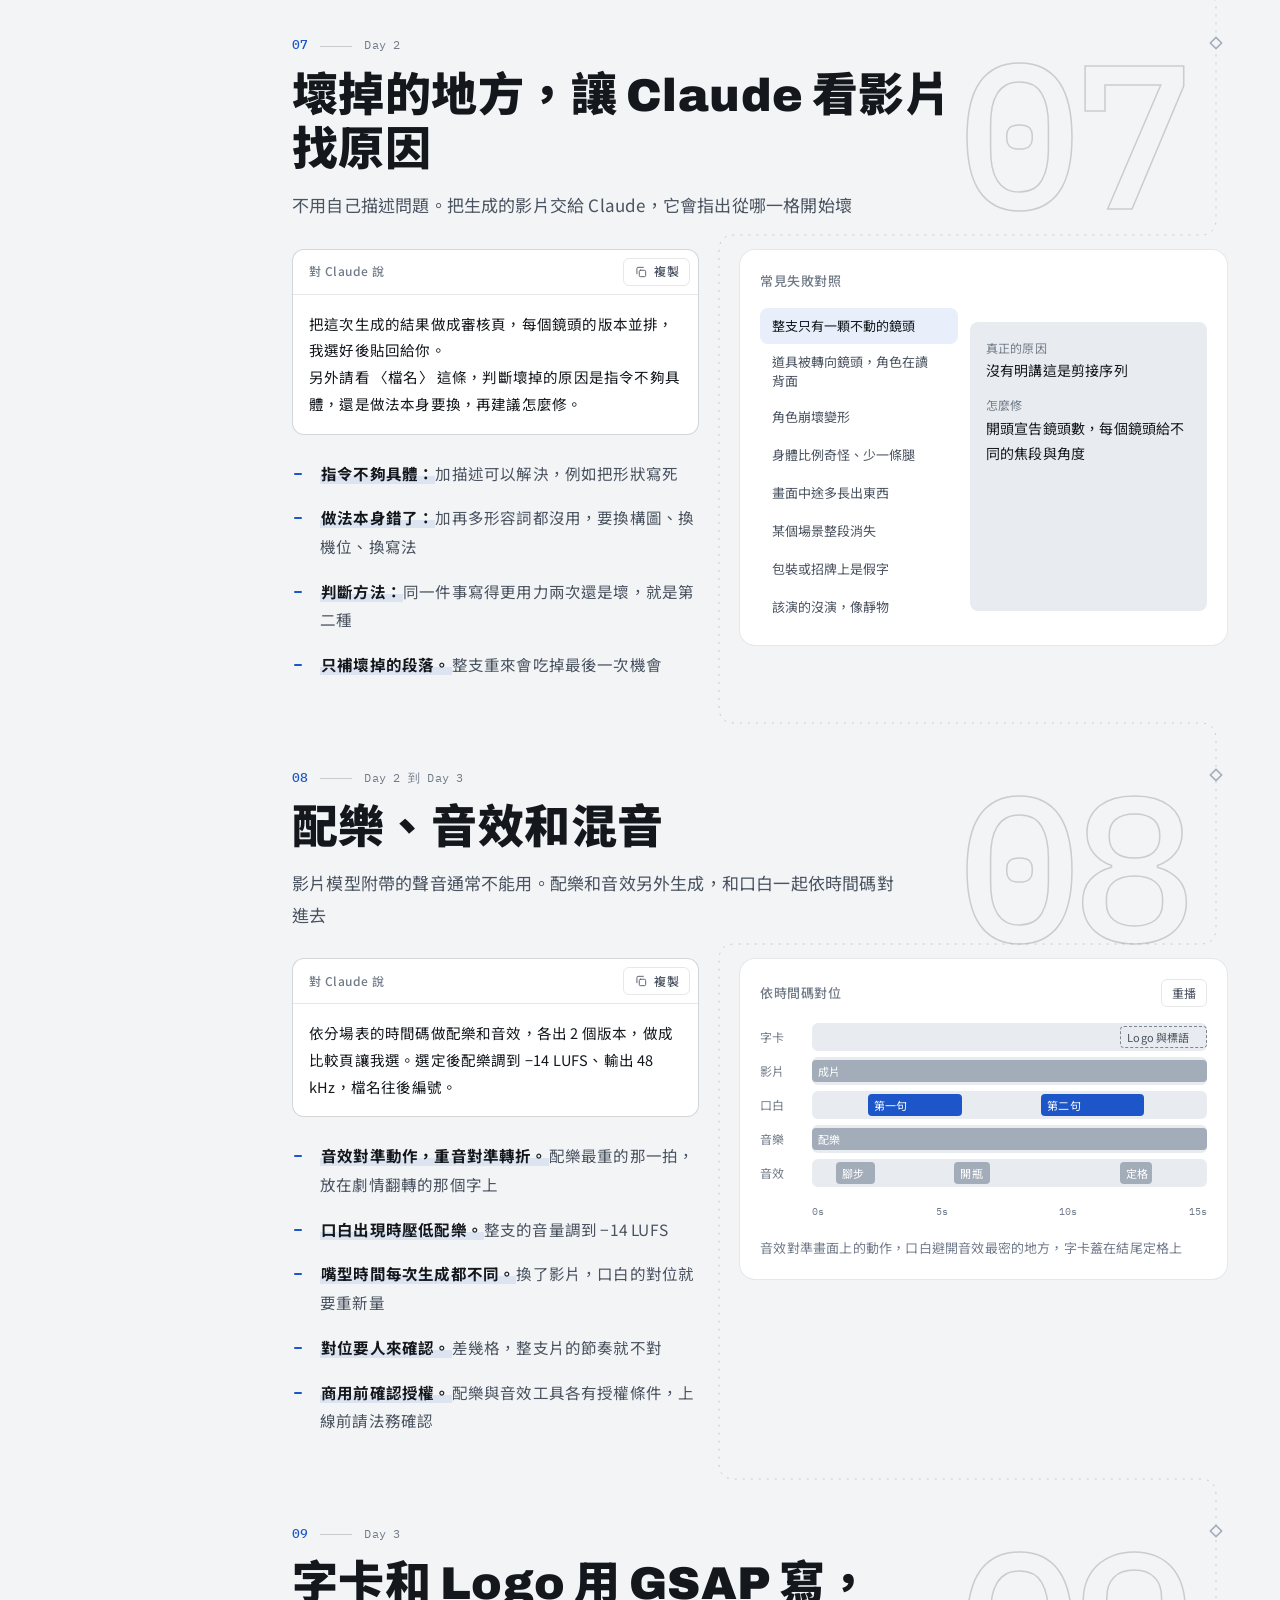
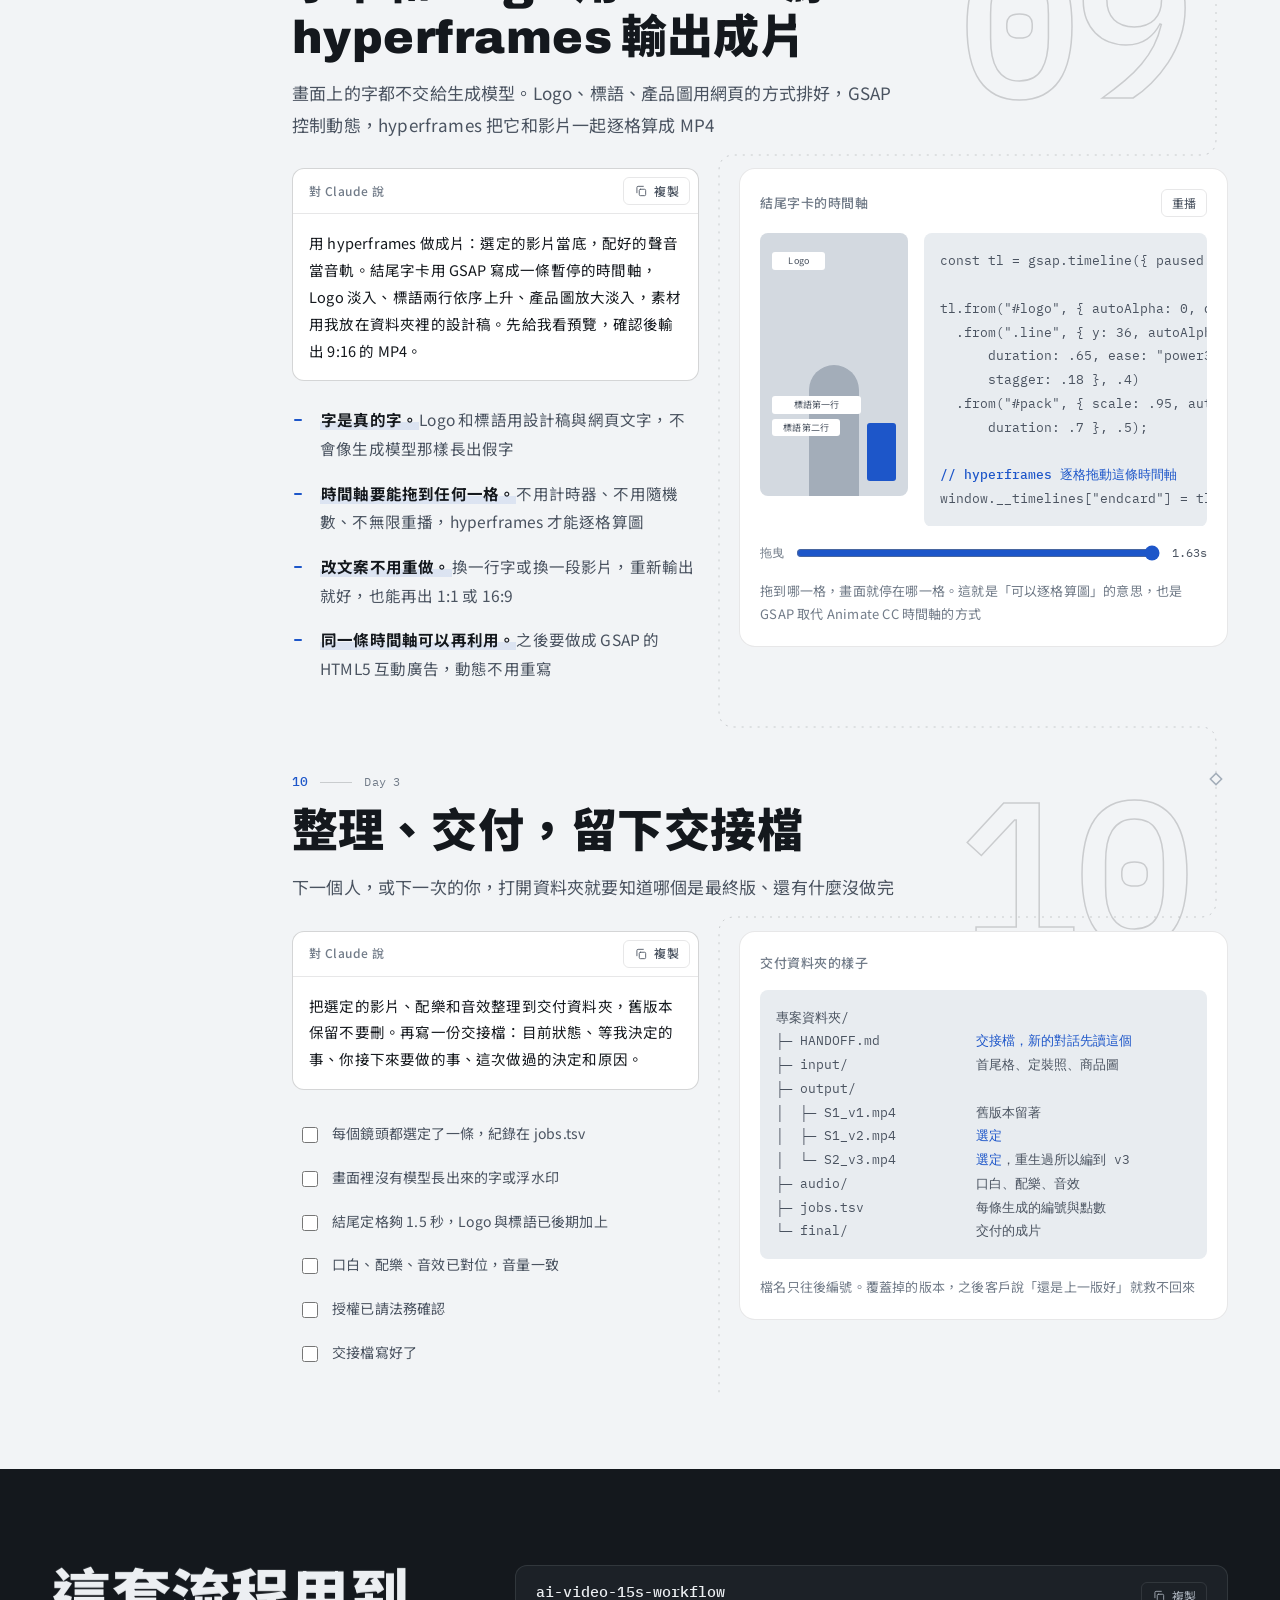
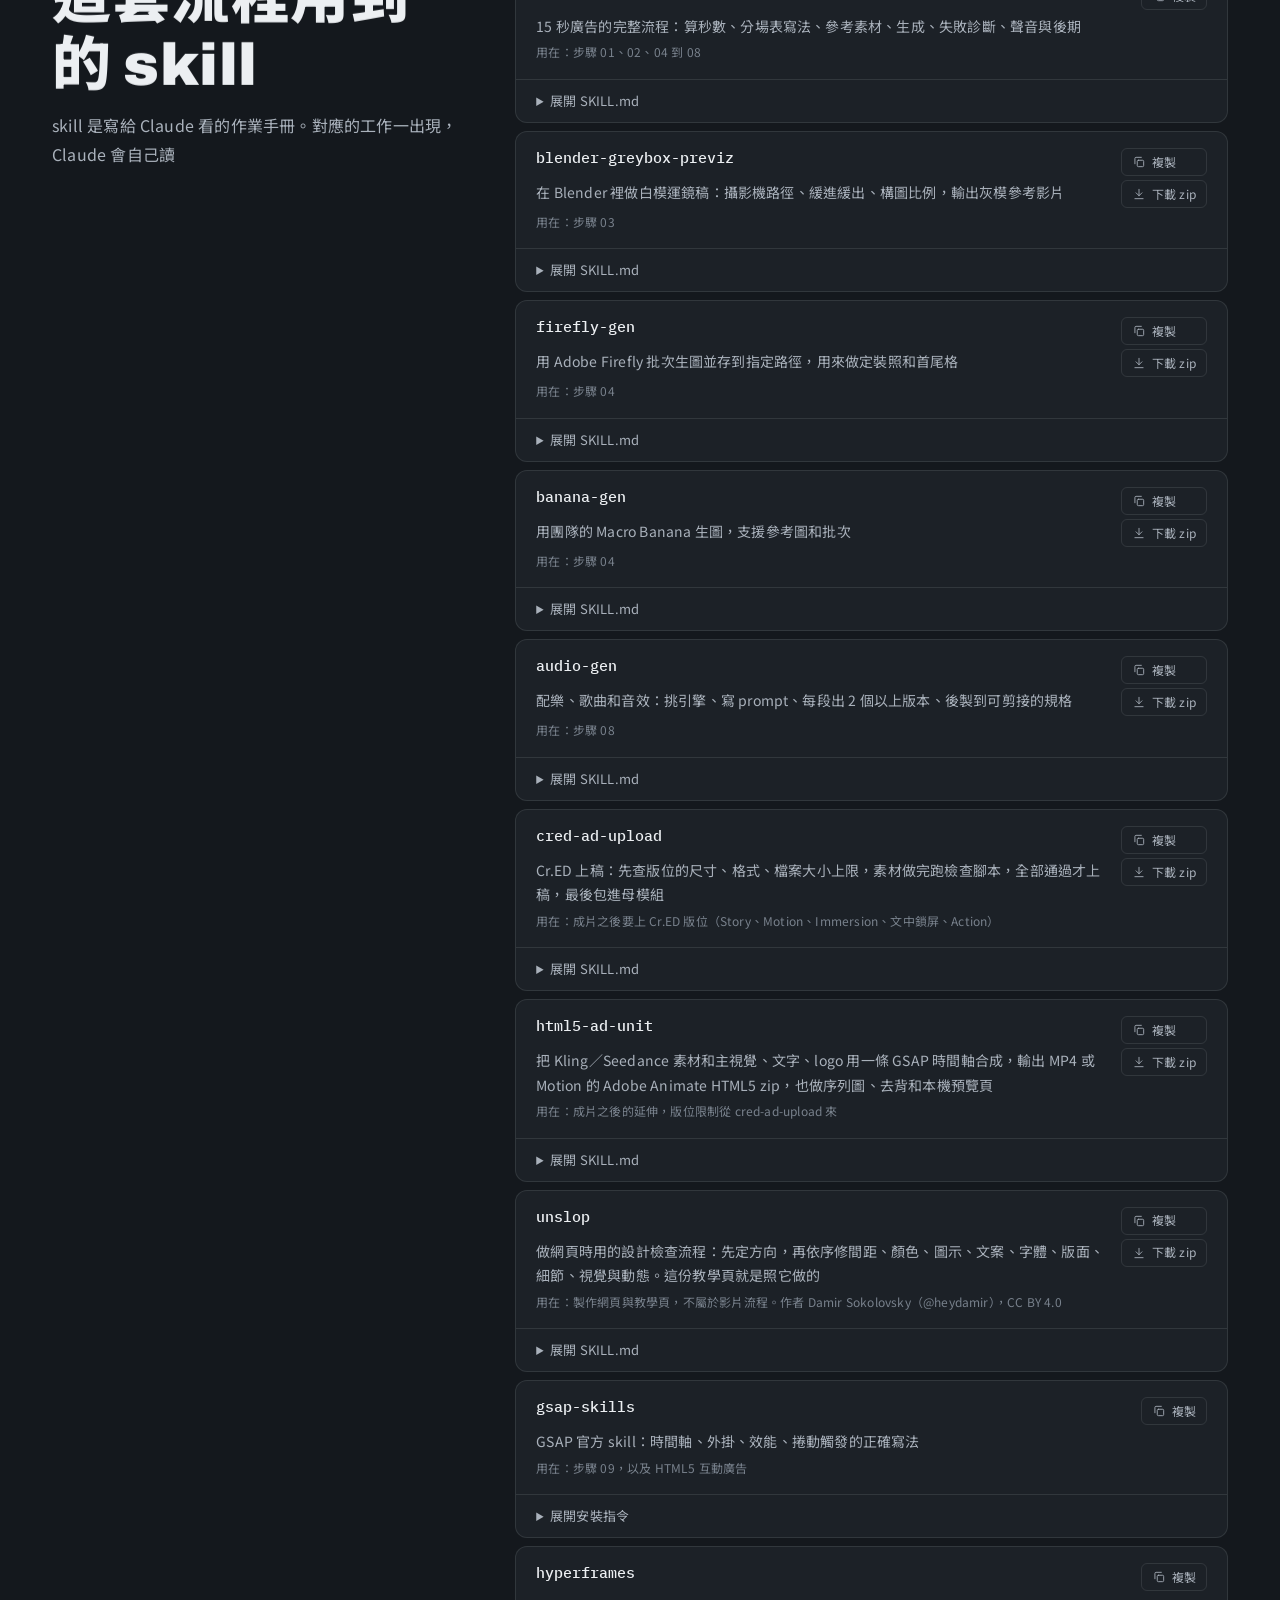
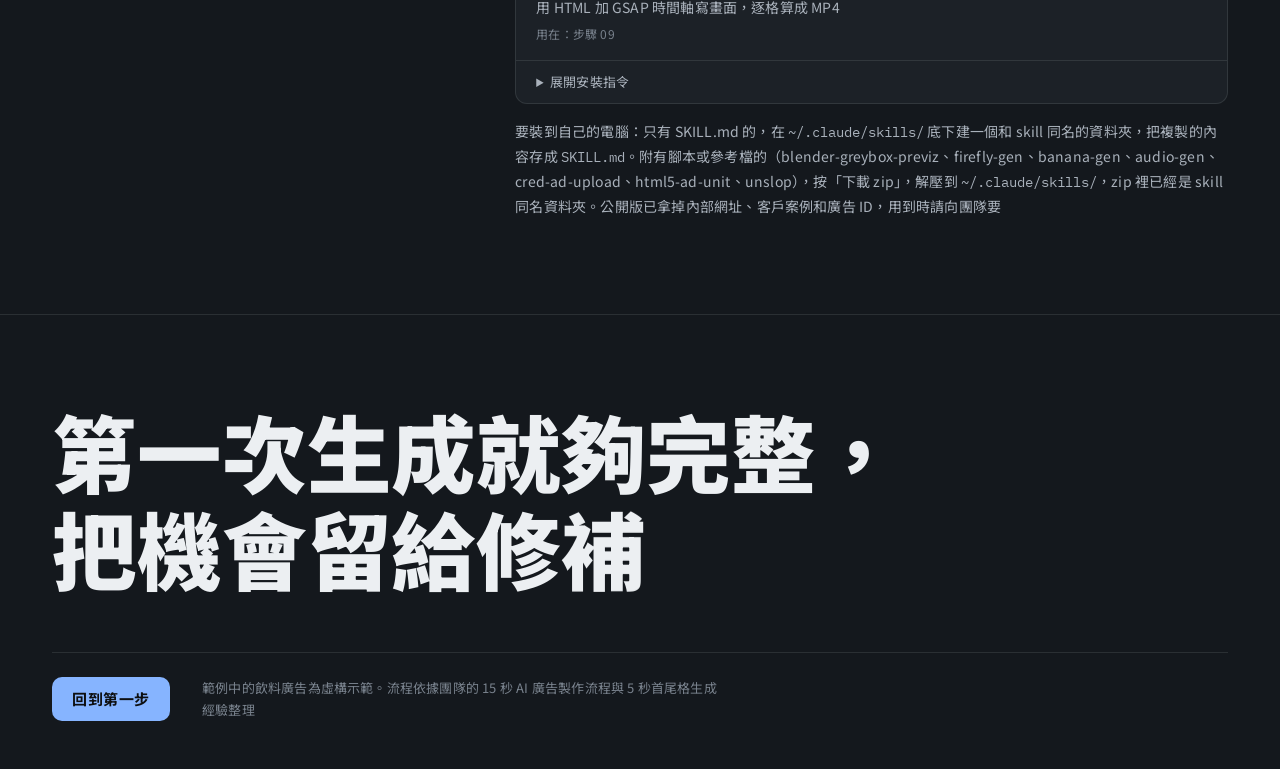
==== commit 98b95bd7: "Guide: downloadable skill zips (de-identified) for skills with scripts or references Co-Authored-By:" ====
--- a/claude-ad-guide/index.html
+++ b/claude-ad-guide/index.html
@@ -742,7 +742,7 @@
 | **Day 3** | 合成與交件 | 接片、上品牌標與字卡、內部審看、交件 |
 
 這個排法只有在「Day 2 是修補而不是重來」的前提下成立。所以前面每一條規則的目的都一樣：**讓第一次生成就夠完整，把機會留給修補。**</pre></details></li>
-      <li class="sk"><div class="sk-h"><b>blender-greybox-previz</b><button type="button" class="copy" data-copy="sk1"><svg viewBox="0 0 24 24"><rect x="9" y="9" width="11" height="11" rx="2"/><path d="M5 15V6a2 2 0 0 1 2-2h9"/></svg><span>複製</span></button><p>在 Blender 裡做白模運鏡稿：攝影機路徑、緩進緩出、構圖比例，輸出灰模參考影片</p><span class="use">用在：步驟 03</span></div>
+      <li class="sk"><div class="sk-h"><b>blender-greybox-previz</b><button type="button" class="copy" data-copy="sk1"><svg viewBox="0 0 24 24"><rect x="9" y="9" width="11" height="11" rx="2"/><path d="M5 15V6a2 2 0 0 1 2-2h9"/></svg><span>複製</span></button><a class="copy dl" href="skills/blender-greybox-previz.zip" download><svg viewBox="0 0 24 24"><path d="M12 4v11M7 10l5 5 5-5M5 20h14"/></svg><span>下載 zip</span></a><p>在 Blender 裡做白模運鏡稿：攝影機路徑、緩進緩出、構圖比例，輸出灰模參考影片</p><span class="use">用在：步驟 03</span></div>
         <details><summary>展開 SKILL.md</summary><pre id="sk1">---
 name: blender-greybox-previz
 description: Build greybox (white-model) previz in Blender via the MCP bridge — camera paths, easing, and pixel-accurate composition — to feed as video reference into AI video tools like Kling, Runway or Veo. Use this whenever the user is working on previz, greybox, blockout, 白模, 運鏡稿, camera blocking, or a camera move they need to match against a KV / storyboard / reference frame; also use it for any Blender scripting task that involves placing a camera or a character to hit a specific on-screen percentage, setting up ease-in/ease-out on a camera, or rendering a grey untextured reference clip. Reach for it even when the user just says "make me a reference video for the camera move" without naming Blender.
@@ -864,7 +864,7 @@
 讀出來，當成前導碼接在你要跑的程式前面一起送。
 
 `grid_compare.py` 相反，它用 PIL 處理圖片，在本機環境直接跑就好。</pre></details></li>
-      <li class="sk"><div class="sk-h"><b>firefly-gen</b><button type="button" class="copy" data-copy="sk2"><svg viewBox="0 0 24 24"><rect x="9" y="9" width="11" height="11" rx="2"/><path d="M5 15V6a2 2 0 0 1 2-2h9"/></svg><span>複製</span></button><p>用 Adobe Firefly 批次生圖並存到指定路徑，用來做定裝照和首尾格</p><span class="use">用在：步驟 04</span></div>
+      <li class="sk"><div class="sk-h"><b>firefly-gen</b><button type="button" class="copy" data-copy="sk2"><svg viewBox="0 0 24 24"><rect x="9" y="9" width="11" height="11" rx="2"/><path d="M5 15V6a2 2 0 0 1 2-2h9"/></svg><span>複製</span></button><a class="copy dl" href="skills/firefly-gen.zip" download><svg viewBox="0 0 24 24"><path d="M12 4v11M7 10l5 5 5-5M5 20h14"/></svg><span>下載 zip</span></a><p>用 Adobe Firefly 批次生圖並存到指定路徑，用來做定裝照和首尾格</p><span class="use">用在：步驟 04</span></div>
         <details><summary>展開 SKILL.md</summary><pre id="sk2">---
 name: firefly-gen
 description: Generate images with the user's Adobe Firefly account (GPT Image 2, GPT Image 2.5 Flare / Sunburst, Nano Banana Pro, Nano Banana 2, Firefly Image 5) through a Playwright script, and save each result to a chosen path. Use when the user asks to generate or regenerate images "in Firefly", with GPT-image / Nano Banana through Firefly, or to batch-generate images from a prompt list into project folders. Do not drive Firefly by hand through a browser MCP; this script costs far fewer tokens.
@@ -927,7 +927,7 @@
 - `No option matching ...` → the error lists what Firefly offers; fix the value or the `MODELS` table.
 - Timeout → a `.error.png` screenshot sits next to the intended output; look at it (content block, out of credits, UI change).
 - After a Firefly redesign the role/label selectors in `generate()` may need updating. The UI labels are Traditional Chinese with English fallbacks.</pre></details></li>
-      <li class="sk"><div class="sk-h"><b>banana-gen</b><button type="button" class="copy" data-copy="sk3"><svg viewBox="0 0 24 24"><rect x="9" y="9" width="11" height="11" rx="2"/><path d="M5 15V6a2 2 0 0 1 2-2h9"/></svg><span>複製</span></button><p>用團隊的 Macro Banana 生圖，支援參考圖和批次</p><span class="use">用在：步驟 04</span></div>
+      <li class="sk"><div class="sk-h"><b>banana-gen</b><button type="button" class="copy" data-copy="sk3"><svg viewBox="0 0 24 24"><rect x="9" y="9" width="11" height="11" rx="2"/><path d="M5 15V6a2 2 0 0 1 2-2h9"/></svg><span>複製</span></button><a class="copy dl" href="skills/banana-gen.zip" download><svg viewBox="0 0 24 24"><path d="M12 4v11M7 10l5 5 5-5M5 20h14"/></svg><span>下載 zip</span></a><p>用團隊的 Macro Banana 生圖，支援參考圖和批次</p><span class="use">用在：步驟 04</span></div>
         <details><summary>展開 SKILL.md</summary><pre id="sk3">---
 name: banana-gen
 description: Generate images on Macro Banana (&lt;公司內部生圖站&gt;, the team's "大香蕉" studio) with Nano Banana Pro or Nano Banana 2 through a Playwright script, and save each result to a chosen path. Use whenever the user says to generate images "用大香蕉", with Macro Banana, or on &lt;公司內部生圖站&gt;, including batch generation from a prompt list and image-to-image with reference pictures. Do not drive the site by hand through a browser MCP; this script costs far fewer tokens.
@@ -979,7 +979,7 @@
 - `No ... option` → the error lists what the site offers; fix the value or the `MODELS` table.
 - Timeout → a `.error.png` screenshot sits next to the intended output; look at it.
 - After a site redesign, the selectors in `pills()`, `pick()` and `generate()` may need updating. Setting chips sit under the prompt box in the order model, aspect, search, resolution; 圖生圖 mode drops the search chip.</pre></details></li>
-      <li class="sk"><div class="sk-h"><b>audio-gen</b><button type="button" class="copy" data-copy="sk4"><svg viewBox="0 0 24 24"><rect x="9" y="9" width="11" height="11" rx="2"/><path d="M5 15V6a2 2 0 0 1 2-2h9"/></svg><span>複製</span></button><p>配樂、歌曲和音效：挑引擎、寫 prompt、每段出 2 個以上版本、後製到可剪接的規格</p><span class="use">用在：步驟 08</span></div>
+      <li class="sk"><div class="sk-h"><b>audio-gen</b><button type="button" class="copy" data-copy="sk4"><svg viewBox="0 0 24 24"><rect x="9" y="9" width="11" height="11" rx="2"/><path d="M5 15V6a2 2 0 0 1 2-2h9"/></svg><span>複製</span></button><a class="copy dl" href="skills/audio-gen.zip" download><svg viewBox="0 0 24 24"><path d="M12 4v11M7 10l5 5 5-5M5 20h14"/></svg><span>下載 zip</span></a><p>配樂、歌曲和音效：挑引擎、寫 prompt、每段出 2 個以上版本、後製到可剪接的規格</p><span class="use">用在：步驟 08</span></div>
         <details><summary>展開 SKILL.md</summary><pre id="sk4">---
 name: audio-gen
 description: Generate background music, songs and sound effects locally for video projects, with Stable Audio 3 (audio-studio-mcp) or MiniMax Music 3 (ComfyUI template). Use whenever the user asks for 配樂, BGM, 音效, SFX, stinger, ambience, a jingle, a song with lyrics, or wants music or sound for a video, ad or short; also when they mention audio-studio, Stable Audio or MiniMax Music. Picks the engine, writes the prompt in that engine's format, generates 2+ candidates and post-processes them for the edit.
@@ -1000,17 +1000,12 @@
 
 Measured on this PC (2026-11-04): SA3 medium, 2 candidates of 10 s ≈ 1 s warm, ≈ 19 s with the first model load. MiniMax Music 3 fp16, 10 s ≈ 28–32 s, 5 s ≈ 13 s.
 
+These rules came from a listening comparison on 2026-11-04.
 
 ## Stable Audio 3 (audio-studio-mcp)
 
-Installed at `C:\tools\audio-studio-mcp`, registered as the user-scope MCP server `audio-studio`. The server's own instructions explain the prompt format; the essentials:
-
-- English, 1–2 sentences, ≤ ~45 words. Never write vocals / singer / lyrics.
-- Music: genre + adjectives → lead instruments → supporting layers → drums → mood. Tempo goes in `bpm`, not the prompt.
-- SFX: `audio_type: "sfx"` and fill `sound_source`, `sound_action`, `sound_material`, `sound_space`. Without the sfx prefix, effects come out as music.
-- Length fits content: impacts 1–3 s, actions 3–6 s, ambience 6–15 s.
-- `variations: 2–4`; quality varies a lot by seed.
-- Timing cues in the prompt ("hit at 3 s") are not followed. Generate, then use `edit_audio` inpaint/continue.
+Installed at `C:\tools\audio-studio-mcp`, registered as the user-scope MCP server `audio-studio`. Follow the prompt format in that server's instructions (already in context when the server is connected). When it is not connected, the short form is: English, ≤ ~45 words, no vocal words; tempo in `bpm`; SFX need `audio_type: "sfx"` plus the four `sound_*` fields; `variations: 2–4`. Beyond those instructions:
+
 - Outputs are 44.1 kHz 24-bit WAV with a `.json` sidecar. Set the folder with env `AUDIO_STUDIO_OUTPUT_DIR`, or move the files after.
 - Takes often start with 0.4–1.2 s of near-silence. For hits, run `process_audio` with `trim_silence: true`.
 - For video delivery: `process_audio` with `normalize: "loudness"`, `target_lufs: -14`, `sample_rate: 48000`.
@@ -1032,7 +1027,7 @@
 Use the comfy-mcp tools against the local ComfyUI (`server_info` first). The template is the free local `audio_minimax_music_3`, not an API node, and its models are already installed.
 
 1. `fetch_template("audio_minimax_music_3", &lt;project&gt;\comfy\&lt;name&gt;.json)` and confirm `local_check.runnable`.
-2. `set_workflow_slot(..., stdout=false)` with:
+2. Run `list_workflow_slots` and confirm the node ids below still exist (they were read from the template on 2026-11-04 and change when the template is updated; if they differ, use the slots with the same input names). Then `set_workflow_slot(..., stdout=false)` with:
    - `37/13.caption`: three blocks, `Global Metadata:` (genre, BPM, key, mood, "Instrumental only, no vocals." when instrumental), then vocal details if singing, then `Arrangement:` (instruments, development, ending).
    - `37/13.lyrics`: `[Instrumental]` for BGM, or lyrics with `[intro] [verse] [chorus] [bridge] [outro]` tags. Only the tags drive structure.
    - `37/13.max_duration` **and** `37/15.seconds`: both set to the target length.
@@ -1047,7 +1042,7 @@
 
 - Name files `&lt;cue&gt;_&lt;engine&gt;_&lt;n&gt;` (e.g. `B_sneaky_sa3_v1.wav`, `B_sneaky_mm_0.flac`) and never overwrite earlier takes.
 - Measure before handing over: `ffmpeg -i f -af ebur128=peak=true -f null -` gives integrated LUFS and true peak.
-- For more than a couple of takes, give the user a listening page (Artifact, mp3 files beside it, play button + waveform per take, a pick button, "複製選擇結果"). Reuse the layout of the comparison page above.
+- For more than a couple of takes, give the user a listening page (Artifact, mp3 files beside it, play button + waveform per take, a pick button, "複製選擇結果"). Start from `templates/listening-page.html` in this skill: copy it, fill the `__PLACEHOLDER__` texts and the five constants at the top of its script (`M`, `ENG`, `MUSIC`, `SFX`, `NOTES`), and publish it with the mp3s as `media/&lt;cue id&gt;_&lt;take&gt;.mp3`. Do not re-read the old comparison Artifact for the layout. The template has no `&lt;meta charset&gt;` because the Artifact wrapper adds one; to preview it as a local file, put `&lt;!doctype html&gt;&lt;meta charset="utf-8"&gt;` in front.
 - The ElevenLabs node in ComfyUI (`ElevenLabsTextToSoundEffects`) is paid, and two runs with one prompt returned identical audio. Prefer SA3 for SFX.
 
 ## Licence (facts only; route commercial questions to legal)
@@ -1055,7 +1050,7 @@
 - Stable Audio 3 weights: Stability AI Community License, free commercial use under 1,000,000 USD total annual revenue, Enterprise licence above that.
 - MiniMax Music 3: the ComfyUI repack says apache-2.0, but the original model uses the MiniMax-Music3 Community License. Commercial use must display "MiniMax-Music3" in the product UI and needs written authorisation from MiniMax above 20,000,000 USD yearly revenue (incl. affiliates).
 - Before client or Nasdaq-listed-company deliverables use these outputs, tell the user to have legal confirm. Do not state a final legal conclusion.</pre></details></li>
-      <li class="sk"><div class="sk-h"><b>cred-ad-upload</b><button type="button" class="copy" data-copy="sk7"><svg viewBox="0 0 24 24"><rect x="9" y="9" width="11" height="11" rx="2"/><path d="M5 15V6a2 2 0 0 1 2-2h9"/></svg><span>複製</span></button><p>Cr.ED 上稿：先查版位的尺寸、格式、檔案大小上限，素材做完跑檢查腳本，全部通過才上稿，最後包進母模組</p><span class="use">用在：成片之後要上 Cr.ED 版位（Story、Motion、Immersion、文中鎖屏、Action）</span></div>
+      <li class="sk"><div class="sk-h"><b>cred-ad-upload</b><button type="button" class="copy" data-copy="sk7"><svg viewBox="0 0 24 24"><rect x="9" y="9" width="11" height="11" rx="2"/><path d="M5 15V6a2 2 0 0 1 2-2h9"/></svg><span>複製</span></button><a class="copy dl" href="skills/cred-ad-upload.zip" download><svg viewBox="0 0 24 24"><path d="M12 4v11M7 10l5 5 5-5M5 20h14"/></svg><span>下載 zip</span></a><p>Cr.ED 上稿：先查版位的尺寸、格式、檔案大小上限，素材做完跑檢查腳本，全部通過才上稿，最後包進母模組</p><span class="use">用在：成片之後要上 Cr.ED 版位（Story、Motion、Immersion、文中鎖屏、Action）</span></div>
         <details><summary>展開 SKILL.md</summary><pre id="sk7">---
 name: cred-ad-upload
 description: Make and upload ads for Ad2iction's Cr.ED platform (cmp.ad2iction.com), checking each placement's limits before any asset is made. Use whenever the user names a Cr.ED / CrED module or AIC 提案 placement (Story, Motion, Immersion, 文中鎖屏, Action, 置底, 大插頁, 全屏, Plus, 序列圖 zip), asks to 上稿 to Cr.ED, or wants 5 s / 15 s video or key visuals turned into a Cr.ED ad.
@@ -1094,7 +1089,7 @@
 ## When the site changes
 
 Spec pages carry a 「最後更新時間」. When a check disagrees with what the site now accepts, re-read the spec page (`spec` URL in the JSON), update `placements.json`, and note the date in its `_source`.</pre></details></li>
-      <li class="sk"><div class="sk-h"><b>html5-ad-unit</b><button type="button" class="copy" data-copy="sk5"><svg viewBox="0 0 24 24"><rect x="9" y="9" width="11" height="11" rx="2"/><path d="M5 15V6a2 2 0 0 1 2-2h9"/></svg><span>複製</span></button><p>把 Kling／Seedance 素材和主視覺、文字、logo 用一條 GSAP 時間軸合成，輸出 MP4 或 Motion 的 Adobe Animate HTML5 zip，也做序列圖、去背和本機預覽頁</p><span class="use">用在：成片之後的延伸，版位限制從 cred-ad-upload 來</span></div>
+      <li class="sk"><div class="sk-h"><b>html5-ad-unit</b><button type="button" class="copy" data-copy="sk5"><svg viewBox="0 0 24 24"><rect x="9" y="9" width="11" height="11" rx="2"/><path d="M5 15V6a2 2 0 0 1 2-2h9"/></svg><span>複製</span></button><a class="copy dl" href="skills/html5-ad-unit.zip" download><svg viewBox="0 0 24 24"><path d="M12 4v11M7 10l5 5 5-5M5 20h14"/></svg><span>下載 zip</span></a><p>把 Kling／Seedance 素材和主視覺、文字、logo 用一條 GSAP 時間軸合成，輸出 MP4 或 Motion 的 Adobe Animate HTML5 zip，也做序列圖、去背和本機預覽頁</p><span class="use">用在：成片之後的延伸，版位限制從 cred-ad-upload 來</span></div>
         <details><summary>展開 SKILL.md</summary><pre id="sk5">---
 name: html5-ad-unit
 description: Compose ad creatives from Kling or Seedance footage with GSAP, for the team's Cr.ED placements. One timeline gives two outputs, an MP4 rendered with hyperframes or an HTML5 canvas zip for Cr.ED's Adobe Animate format (2MB on Motion v1.3.1, 10MB on v1.2.9) (the replacement for Animate CC). Also makes image sequences, green-screen cut-outs and local preview pages. Use whenever footage must be combined with key visuals, text or logo, animated, or turned into 序列圖 / 去背元件 / an HTML5 or Animate CC zip, or when the user wants a 測試頁 / 本機預覽 of an ad. Placement limits come from cred-ad-upload.
@@ -1131,7 +1126,7 @@
 | `references/asset-pipeline.md` | Footage to sequence, keyed alpha, compression, budget check |
 | `references/gsap-ad-patterns.md` | Canvas sequence driven by GSAP, local preview per module, shared timeline with hyperframes |
 | `references/html5-output.md` | The Adobe Animate format: size limit per Motion version, entry file, motionSet and interaction buttons, packaging |</pre></details></li>
-      <li class="sk"><div class="sk-h"><b>unslop</b><button type="button" class="copy" data-copy="sk6"><svg viewBox="0 0 24 24"><rect x="9" y="9" width="11" height="11" rx="2"/><path d="M5 15V6a2 2 0 0 1 2-2h9"/></svg><span>複製</span></button><p>做網頁時用的設計檢查流程：先定方向，再依序修間距、顏色、圖示、文案、字體、版面、細節、視覺與動態。這份教學頁就是照它做的</p><span class="use">用在：製作網頁與教學頁，不屬於影片流程。作者 Damir Sokolovsky（@heydamir），CC BY 4.0</span></div>
+      <li class="sk"><div class="sk-h"><b>unslop</b><button type="button" class="copy" data-copy="sk6"><svg viewBox="0 0 24 24"><rect x="9" y="9" width="11" height="11" rx="2"/><path d="M5 15V6a2 2 0 0 1 2-2h9"/></svg><span>複製</span></button><a class="copy dl" href="skills/unslop.zip" download><svg viewBox="0 0 24 24"><path d="M12 4v11M7 10l5 5 5-5M5 20h14"/></svg><span>下載 zip</span></a><p>做網頁時用的設計檢查流程：先定方向，再依序修間距、顏色、圖示、文案、字體、版面、細節、視覺與動態。這份教學頁就是照它做的</p><span class="use">用在：製作網頁與教學頁，不屬於影片流程。作者 Damir Sokolovsky（@heydamir），CC BY 4.0</span></div>
         <details><summary>展開 SKILL.md</summary><pre id="sk6">---
 name: unslop
 description: Turns vibecoded, AI-looking UI into a designed interface with its own character. Finds a direction from the product itself, then fixes spacing, color, icons, copy, type, layout, details, visuals and motion in that order, and can generate a real hero visual with an image tool when one is available. Use when the user asks to unslop, polish, clean up or redesign a screen so it stops looking AI-generated, or when a UI shows the usual tells like purple gradients, glows, gradient text, emoji labels, "New ✨" badges, glossy blobs, uppercase tracked labels, pulsing elements or uneven spacing. Works on React, Tailwind, HTML and CSS, for dashboards, apps and landing pages.
@@ -1375,7 +1370,7 @@
 # 關閉使用紀錄回傳：在 ~/.claude/settings.json 的 env 加上
 # "HYPERFRAMES_NO_TELEMETRY": "1"</pre></details></li>
     </ul>
-    <p class="verdict" style="margin-top:8px">要裝到自己的電腦：在 <span class="mono">~/.claude/skills/</span> 底下建一個和 skill 同名的資料夾，把複製的內容存成 <span class="mono">SKILL.md</span>。firefly-gen、banana-gen、audio-gen、blender-greybox-previz、cred-ad-upload、html5-ad-unit、unslop 另外附有腳本或參考檔，只複製這一份會缺東西，請向團隊拿整個資料夾</p>
+    <p class="verdict" style="margin-top:8px">要裝到自己的電腦：只有 SKILL.md 的，在 <span class="mono">~/.claude/skills/</span> 底下建一個和 skill 同名的資料夾，把複製的內容存成 <span class="mono">SKILL.md</span>。附有腳本或參考檔的（blender-greybox-previz、firefly-gen、banana-gen、audio-gen、cred-ad-upload、html5-ad-unit、unslop），按「下載 zip」，解壓到 <span class="mono">~/.claude/skills/</span>，zip 裡已經是 skill 同名資料夾。公開版已拿掉內部網址、客戶案例和廣告 ID，用到時請向團隊要</p>
 </div></section>
 </main>
 
--- a/claude-ad-guide/css/guide.css
+++ b/claude-ad-guide/css/guide.css
@@ -259,6 +259,7 @@
 .sk-h p{grid-column:1;font-size:14px;color:var(--ink2);line-height:1.65}
 .sk-h .use{grid-column:1;font-size:12px;color:var(--ink3)}
 .sk-h .copy{grid-column:2;grid-row:1}
+.sk-h .dl{grid-row:2;text-decoration:none;justify-self:end}
 .sk summary{cursor:pointer;padding:10px 20px;border-top:1px solid var(--line);font-size:13px;color:var(--ink2)}
 .sk summary:hover{color:var(--ink)}
 .sk details pre{padding:16px 20px;max-height:380px;overflow:auto;font:400 12.5px/1.7 var(--mono);white-space:pre-wrap;word-break:break-word;background:var(--sunk);border-radius:0 0 12px 12px;color:var(--ink2)}
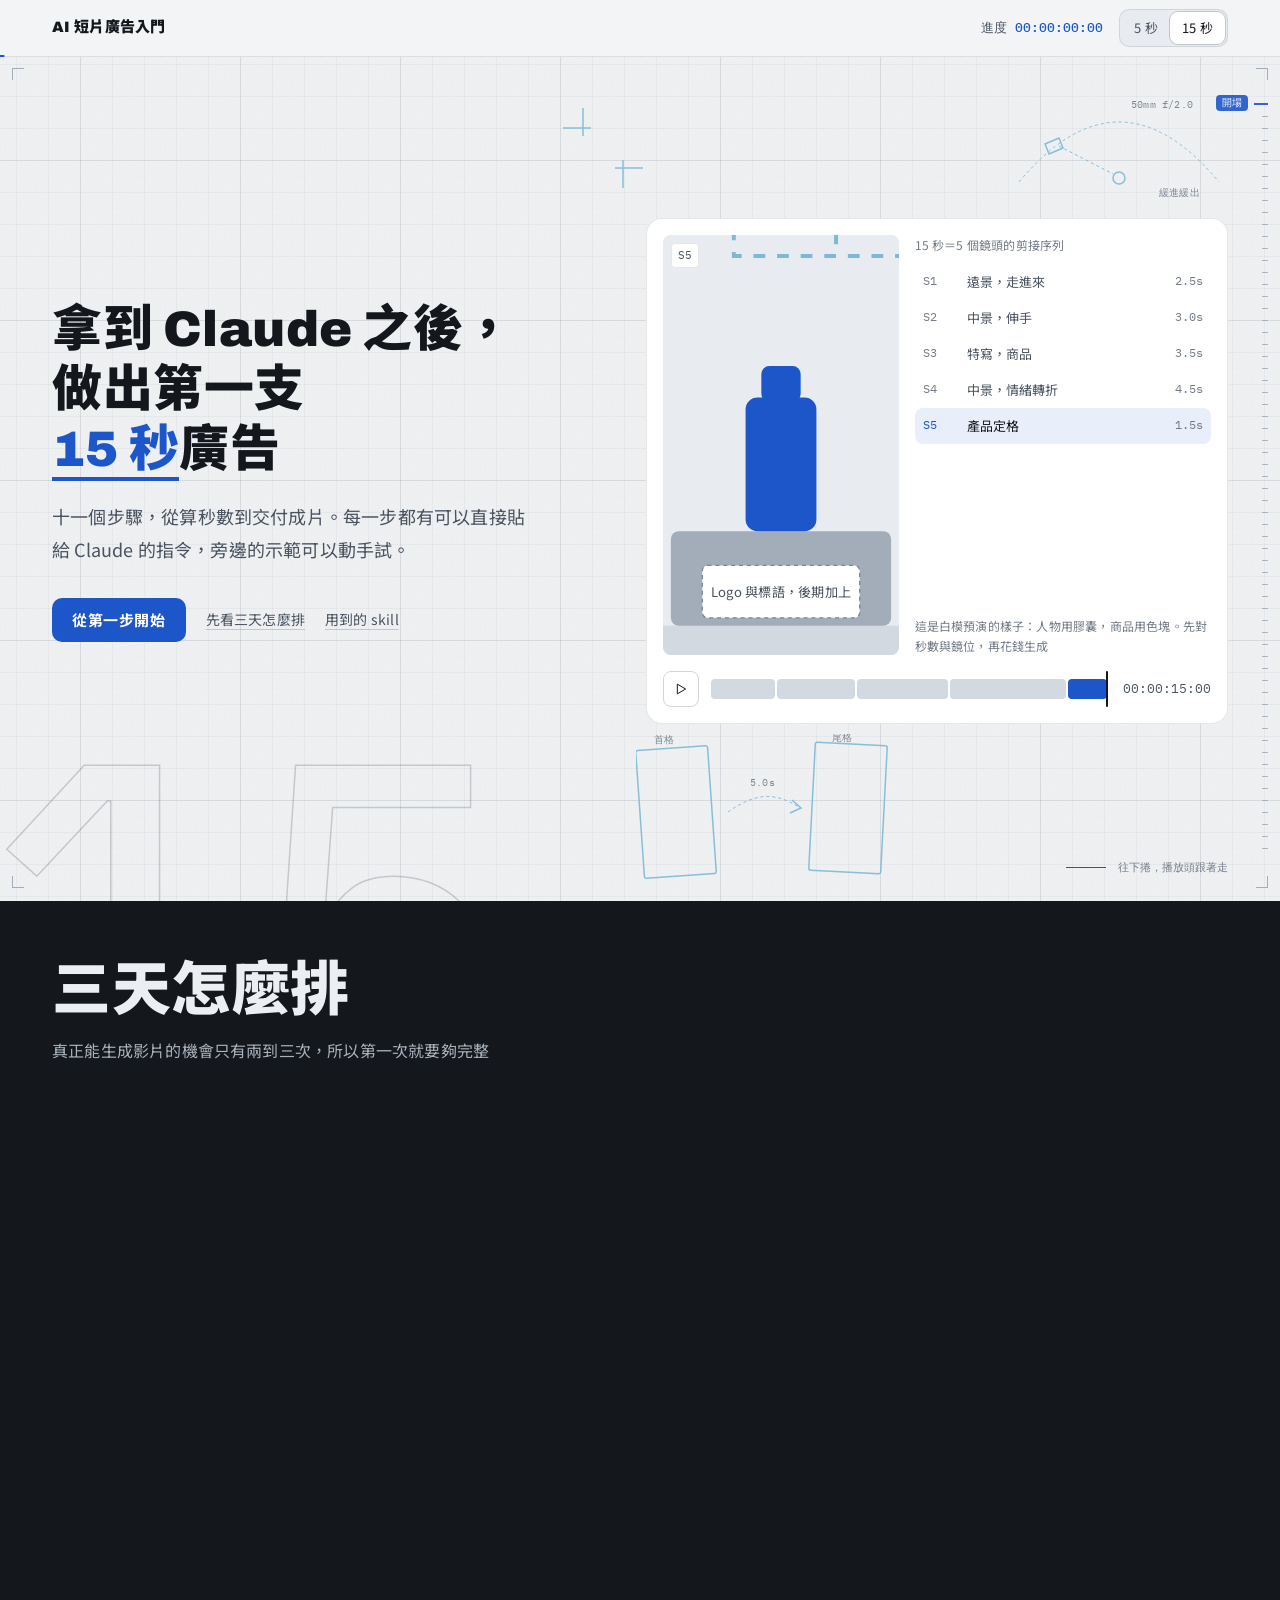
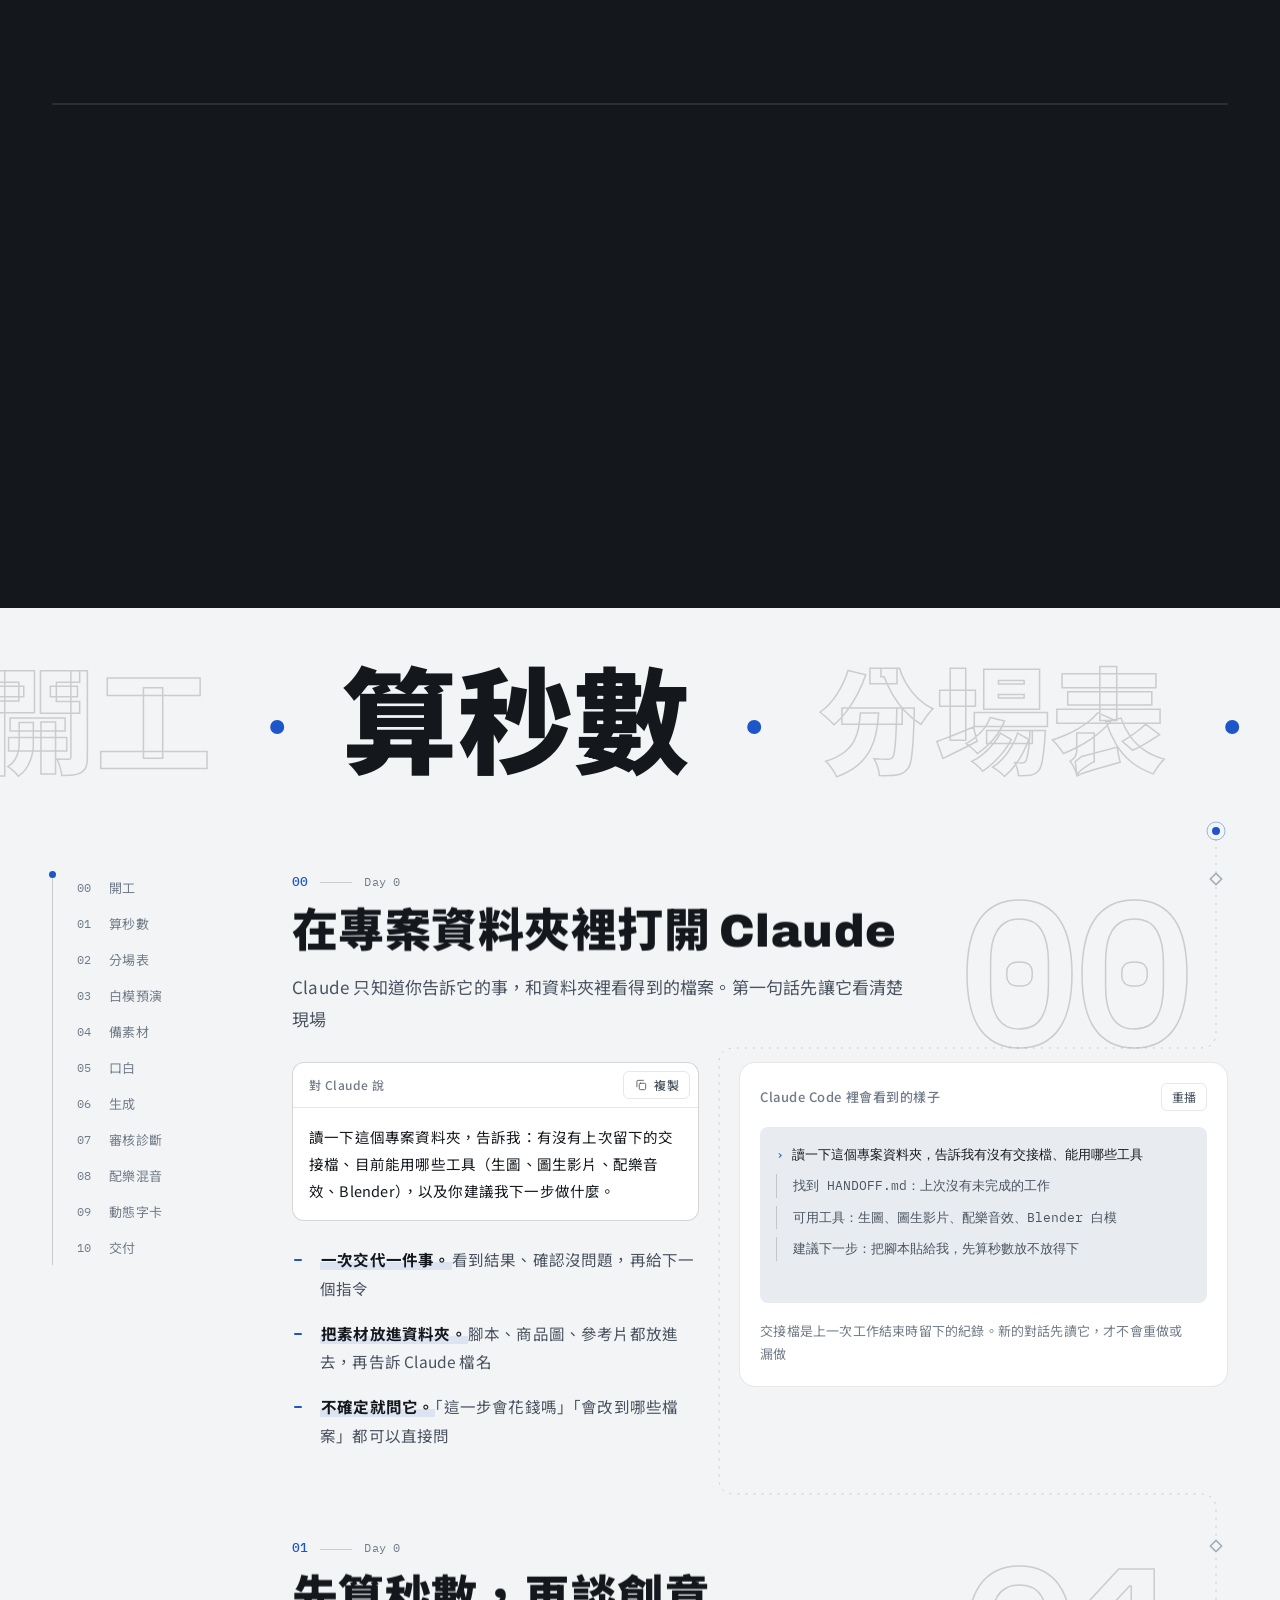
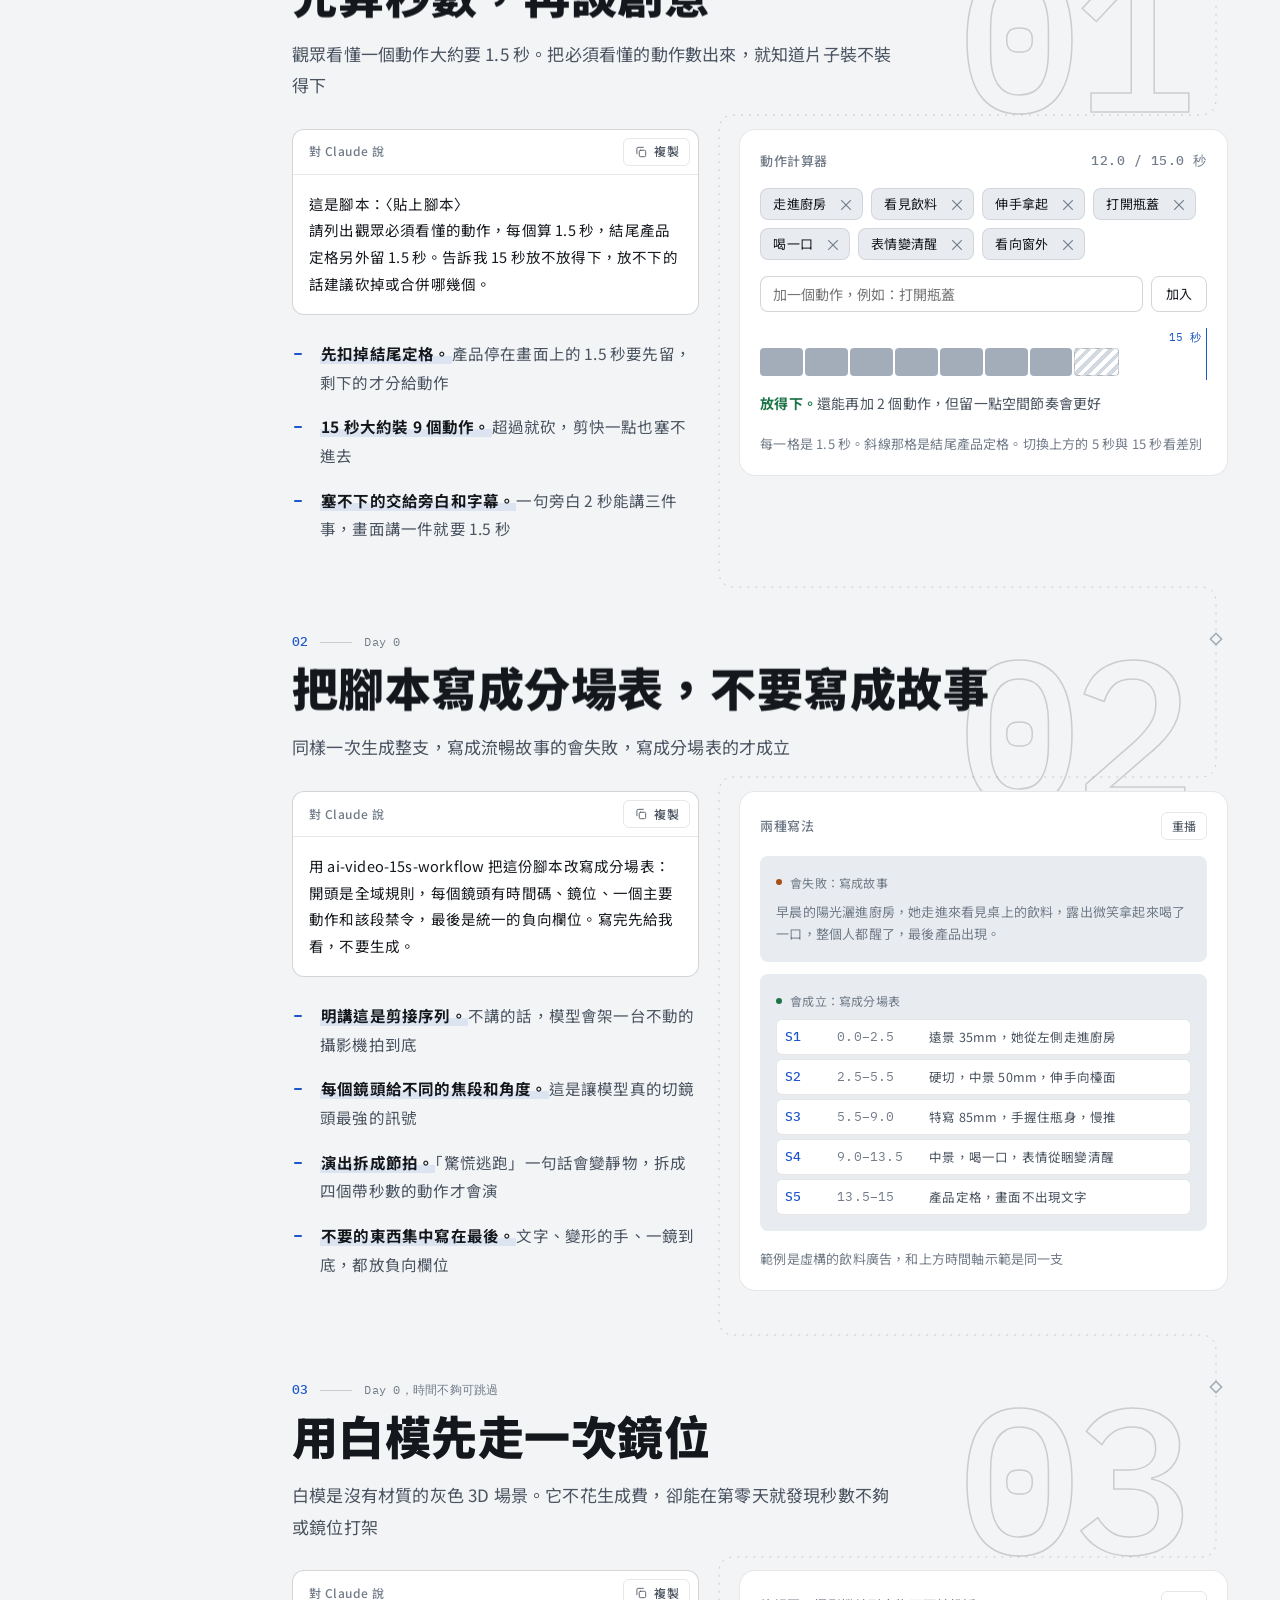
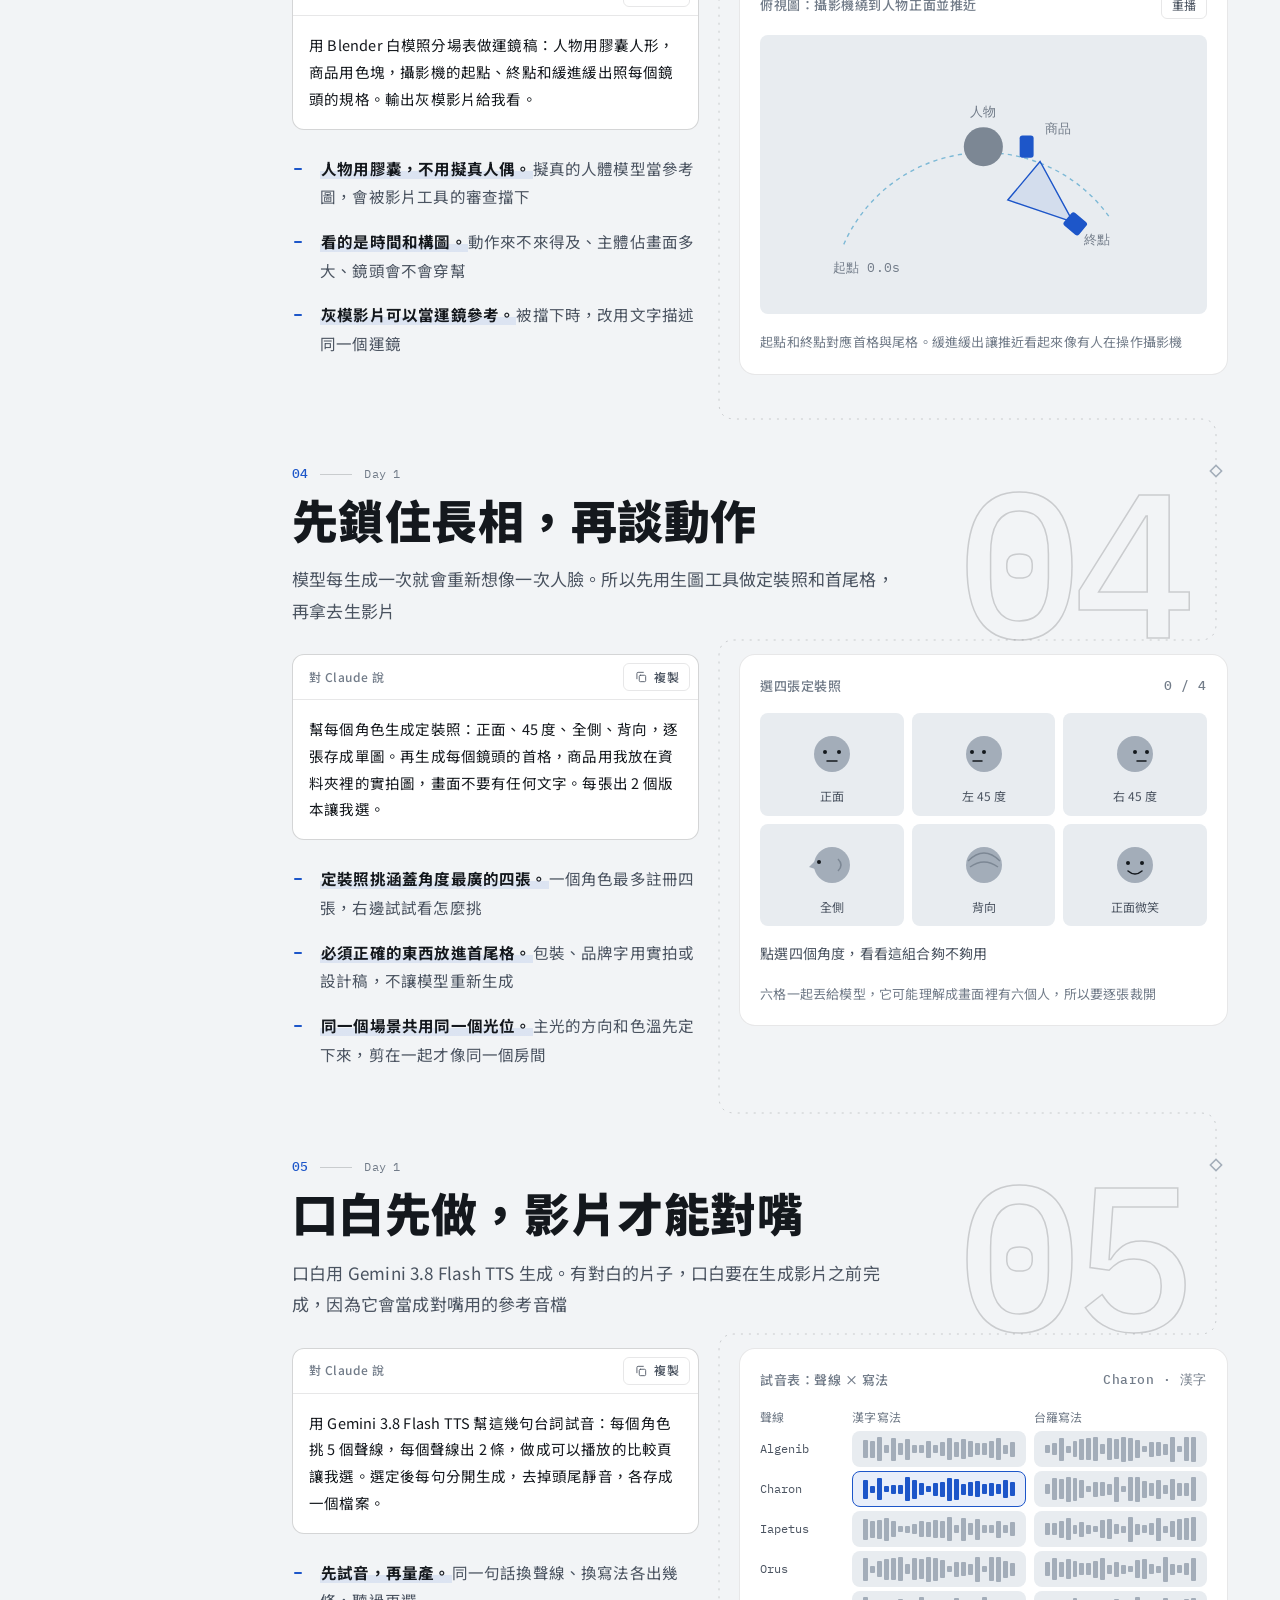
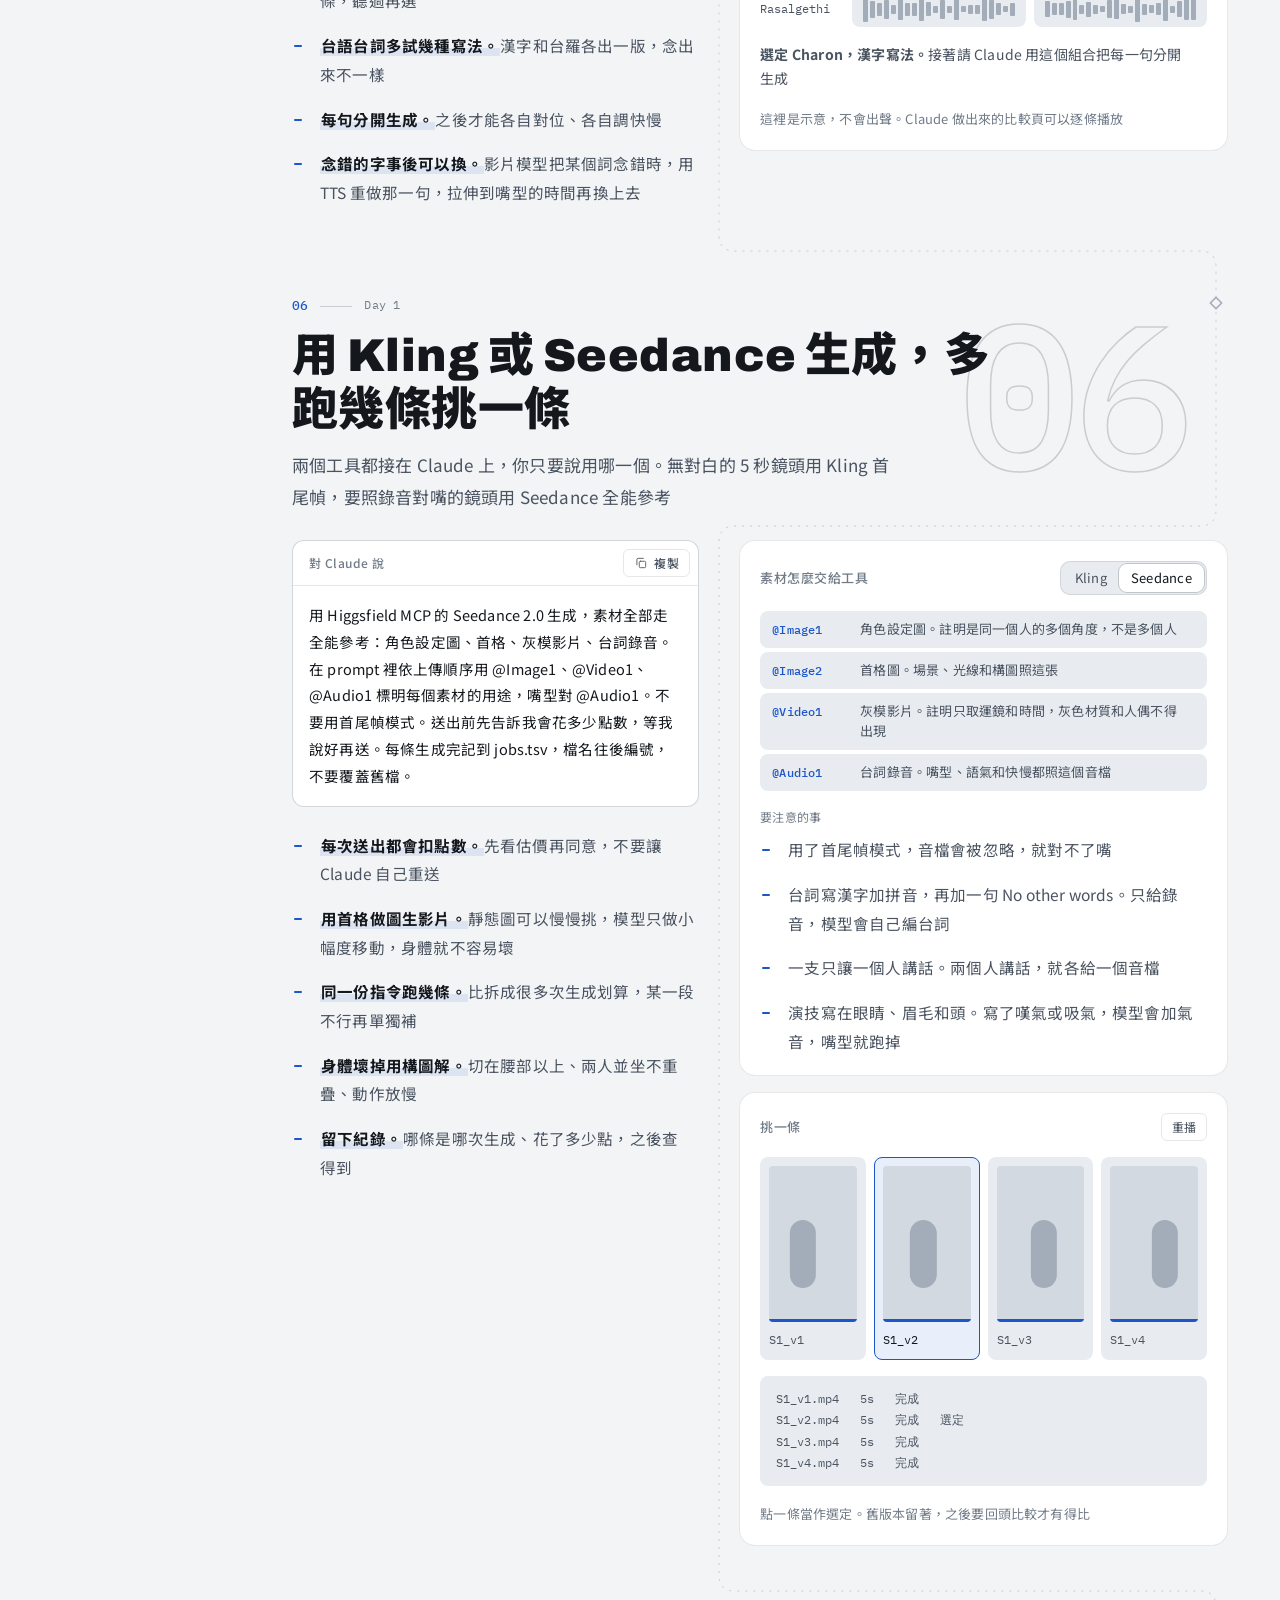
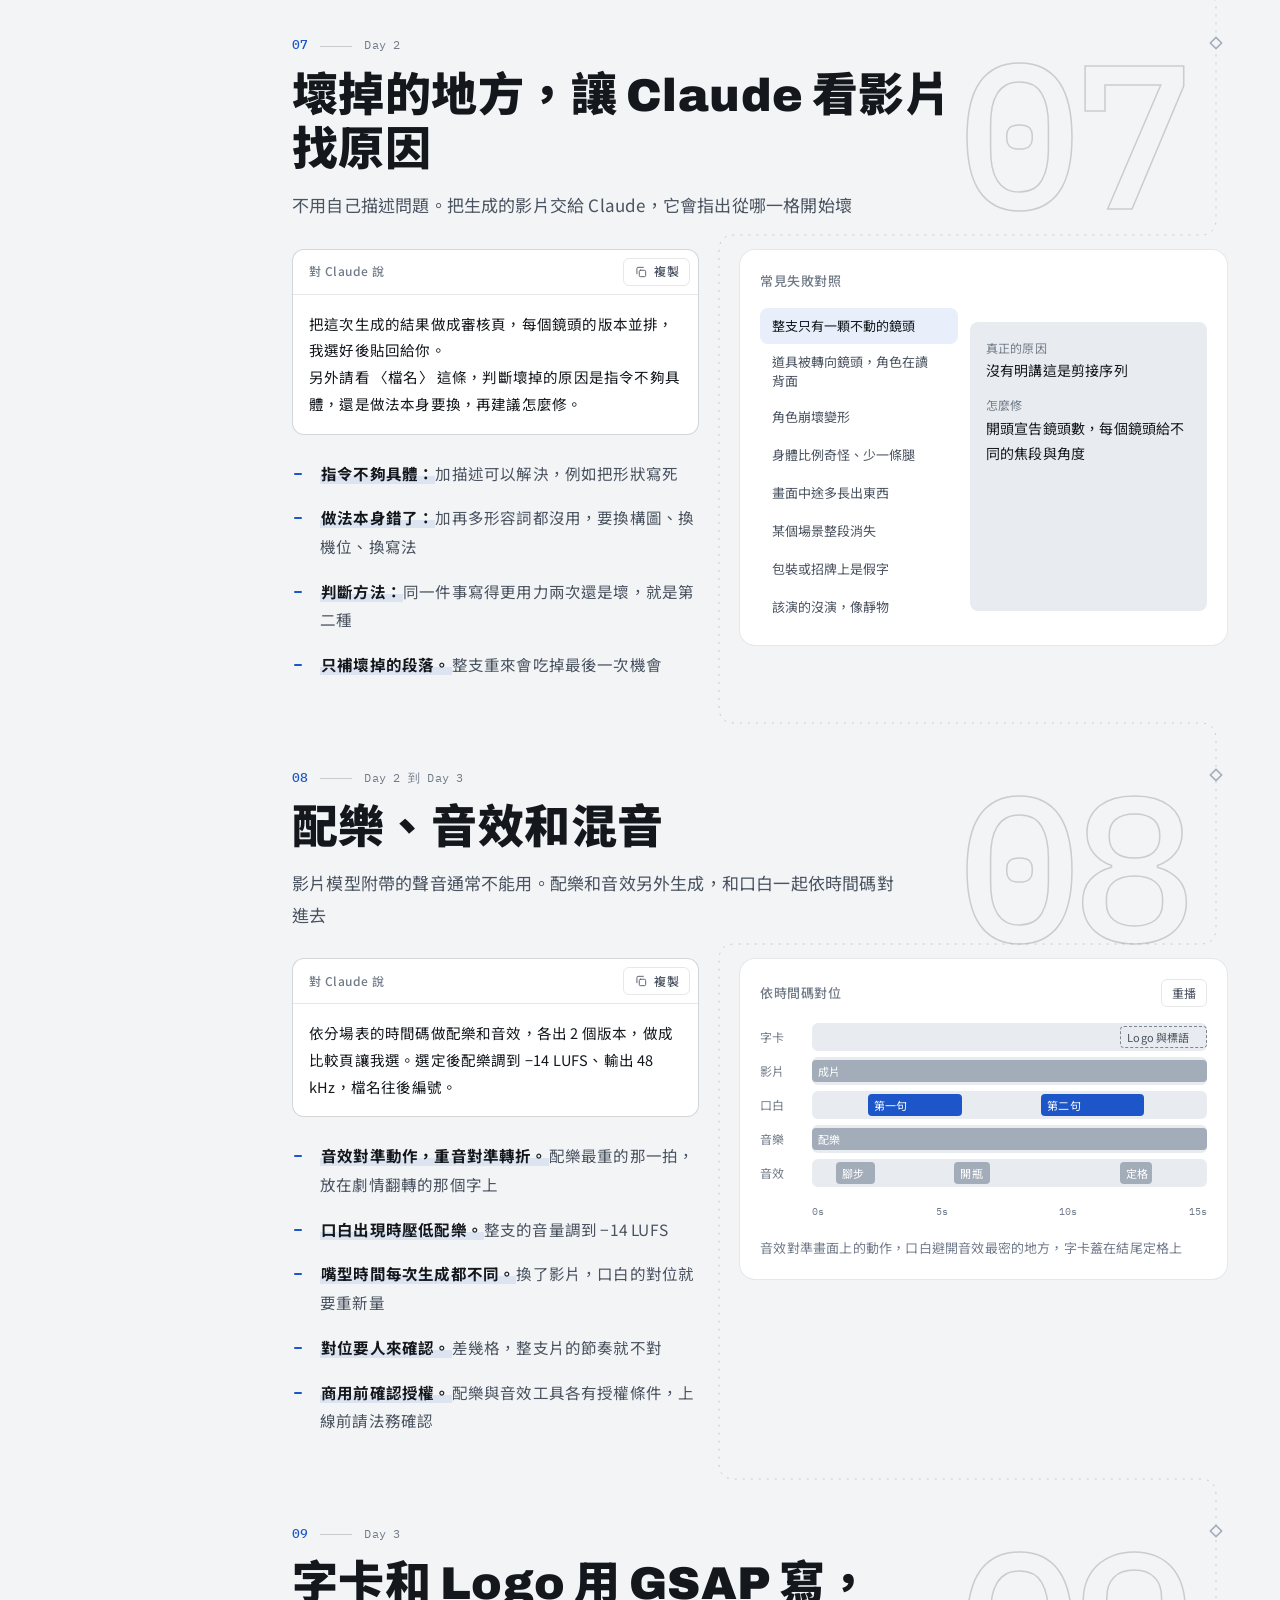
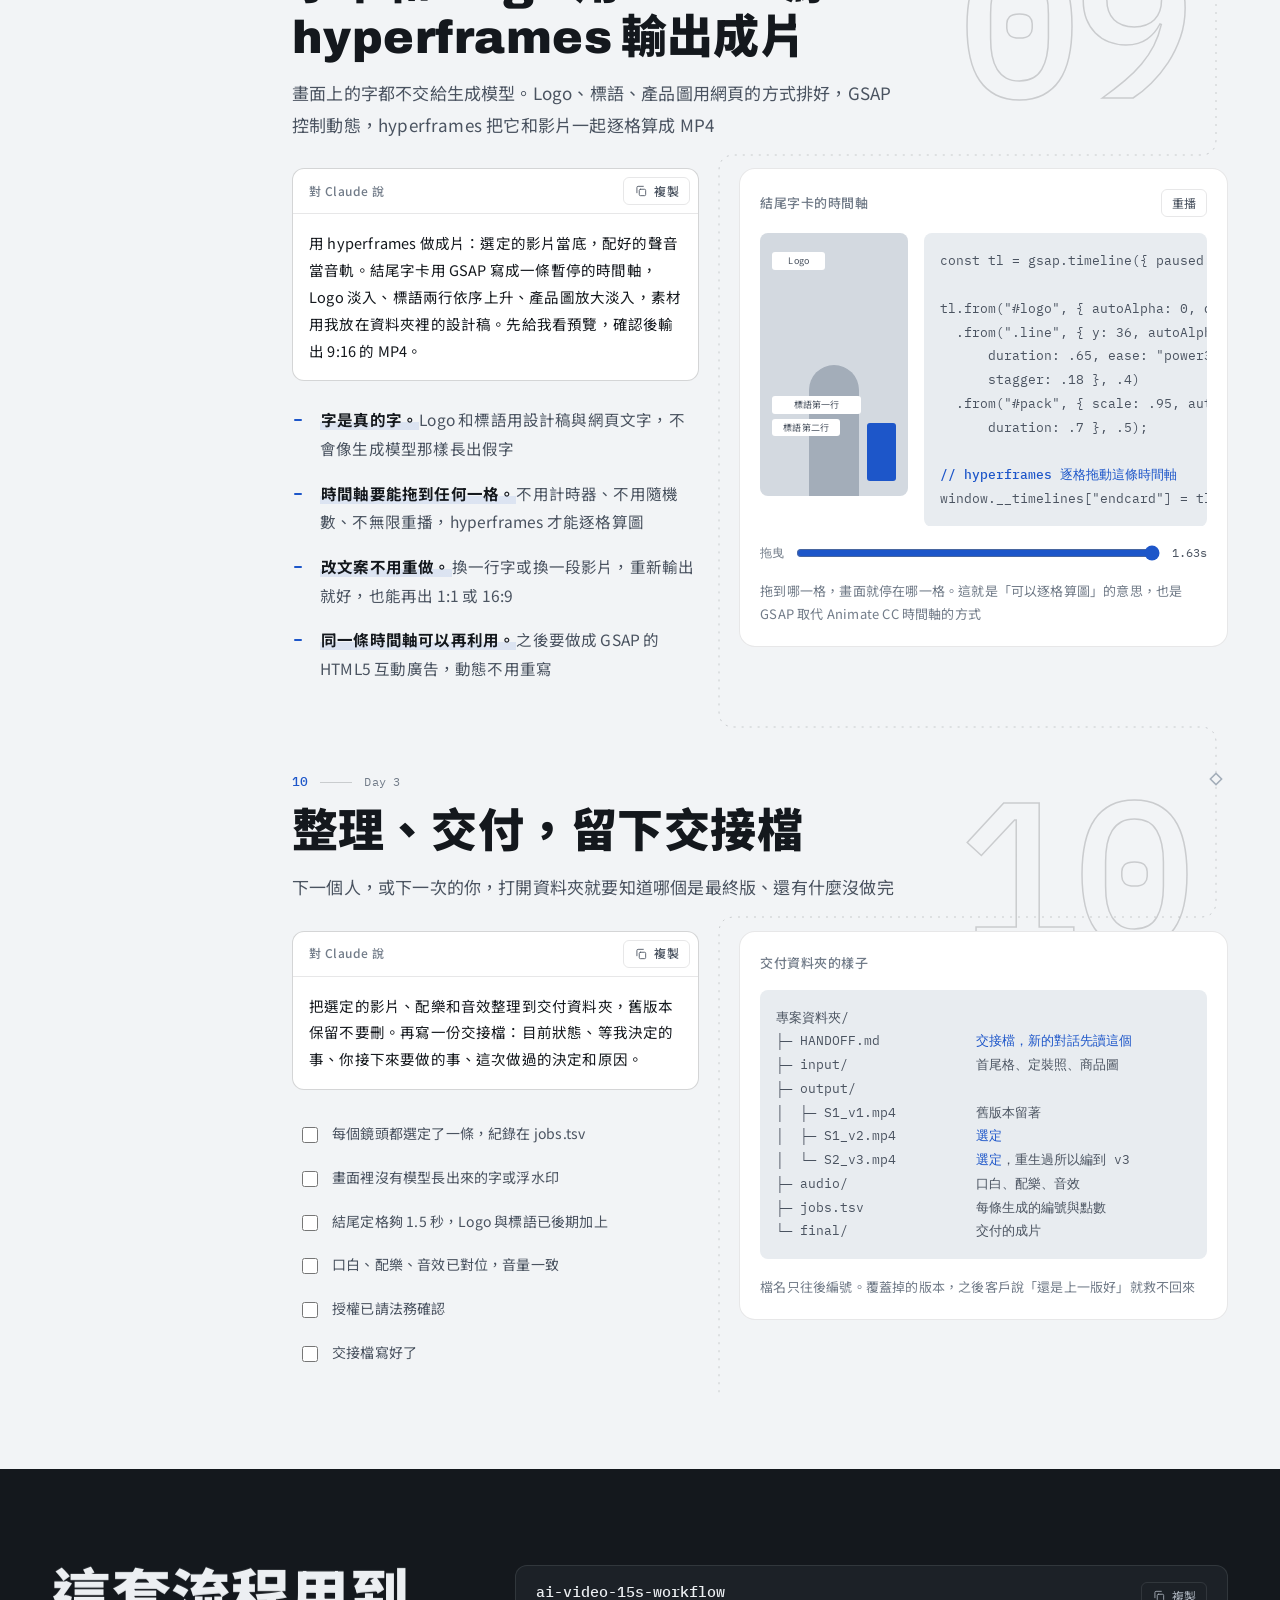
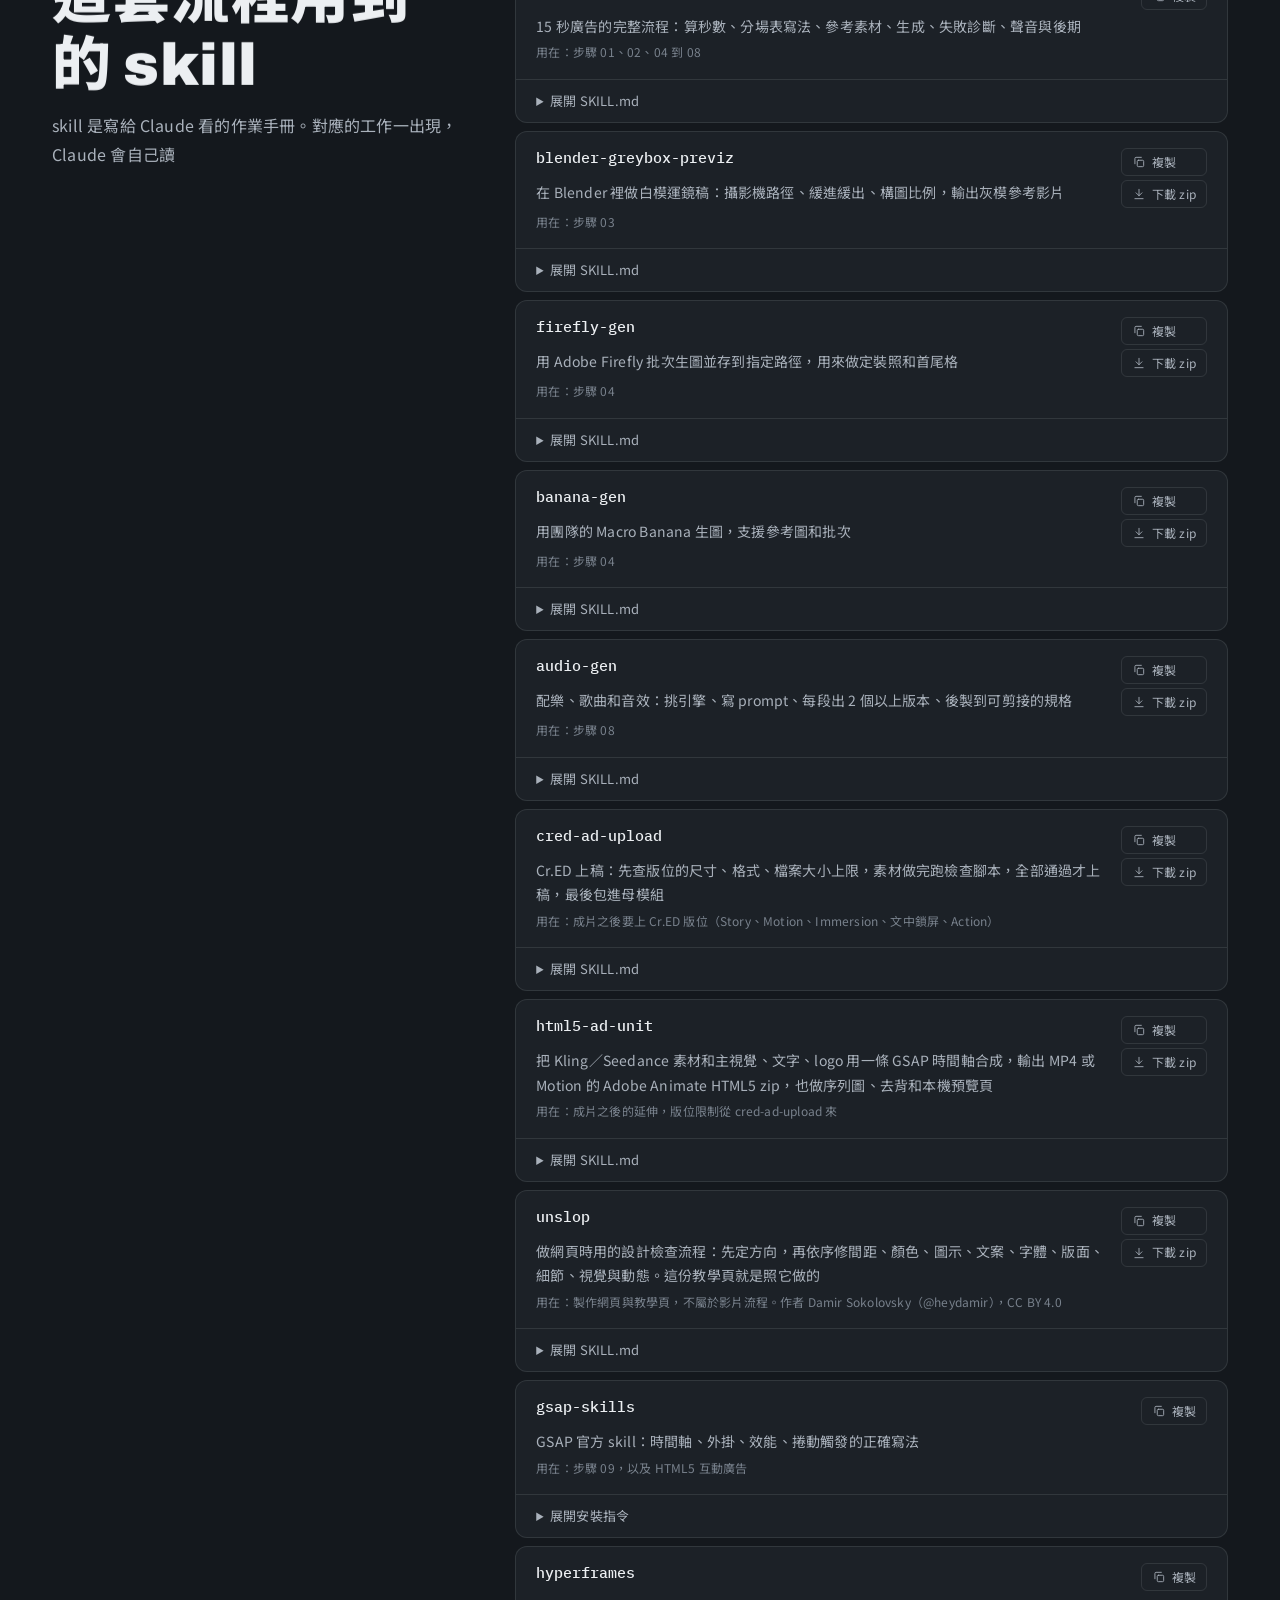
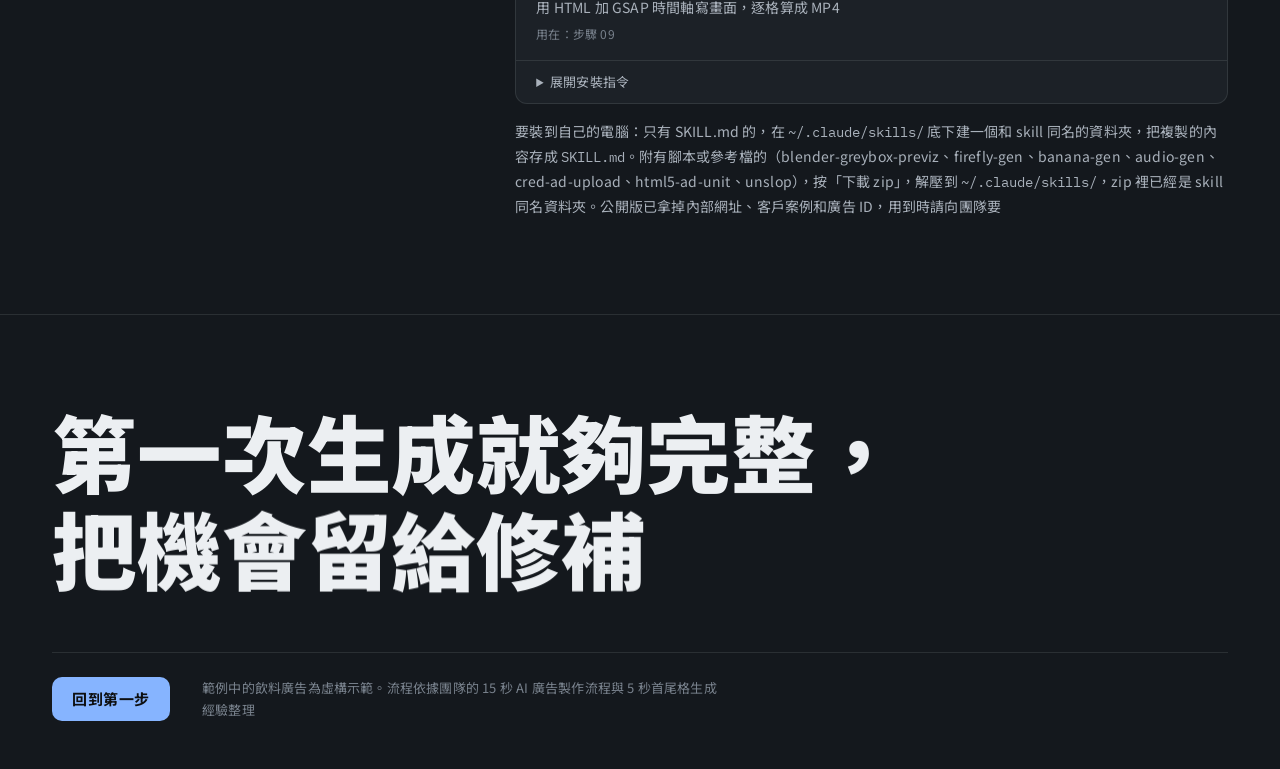
==== commit 204aa633: "Guide: firefly-gen moves to the redesigned Firefly page, GPT Image 2.6 Co-Authored-By: Claude Opus 5" ====
--- a/claude-ad-guide/index.html
+++ b/claude-ad-guide/index.html
@@ -867,47 +867,52 @@
       <li class="sk"><div class="sk-h"><b>firefly-gen</b><button type="button" class="copy" data-copy="sk2"><svg viewBox="0 0 24 24"><rect x="9" y="9" width="11" height="11" rx="2"/><path d="M5 15V6a2 2 0 0 1 2-2h9"/></svg><span>複製</span></button><a class="copy dl" href="skills/firefly-gen.zip" download><svg viewBox="0 0 24 24"><path d="M12 4v11M7 10l5 5 5-5M5 20h14"/></svg><span>下載 zip</span></a><p>用 Adobe Firefly 批次生圖並存到指定路徑，用來做定裝照和首尾格</p><span class="use">用在：步驟 04</span></div>
         <details><summary>展開 SKILL.md</summary><pre id="sk2">---
 name: firefly-gen
-description: Generate images with the user's Adobe Firefly account (GPT Image 2, GPT Image 2.5 Flare / Sunburst, Nano Banana Pro, Nano Banana 2, Firefly Image 5) through a Playwright script, and save each result to a chosen path. Use when the user asks to generate or regenerate images "in Firefly", with GPT-image / Nano Banana through Firefly, or to batch-generate images from a prompt list into project folders. Do not drive Firefly by hand through a browser MCP; this script costs far fewer tokens.
+description: Generate images with the user's Adobe Firefly account (GPT Image 2.6 Flare / Sunburst, GPT Image 2, Nano Banana Pro, Nano Banana 2, Nano Banana 2.1, Firefly Image 5) through a Playwright script, and save each result to a chosen path. Use when the user asks to generate or regenerate images "in Firefly", with GPT-image / Nano Banana through Firefly, or to batch-generate images from a prompt list into project folders. Do not drive Firefly by hand through a browser MCP; this script costs far fewer tokens.
 ---
 
 # Firefly image generation
 
-The script `scripts/firefly_gen.py` (next to this file) opens firefly.adobe.com in the installed Chrome with its own persistent profile (`~/.firefly-gen/profile`), picks the model, fills the prompt, clicks 產生, and saves the first result.
-
-Every generation spends the user's Firefly credits. Measured 2026-11-03: GPT Image 2 中 = 20, GPT Image 2.5 Flare / Sunburst 中 = 5, Nano Banana 2 2K = 20, Nano Banana Pro 1K = 40. The log records the actual cost of each job. Show the user the job list and get a yes before running anything that generates. `--dry-run` and `options` are free.
+The script `scripts/firefly_gen.py` (next to this file) opens firefly.adobe.com/image-generate (the page Firefly moved to in 2026-11) in the installed Chrome with its own persistent profile (`~/.firefly-gen/profile`), picks the model, aspect and quality in the 生成式設定 popover, fills the prompt, clicks 產生, and downloads the new result from the media strip.
+
+Every generation spends the user's Firefly credits. Shown 2026-11-13 at default settings: GPT Image 2.6 Flare / Sunburst 1K = 15, GPT Image 2.5 1K = 15, GPT Image 2 中 = 20, Nano Banana 2.1 1K = 10, Nano Banana 2 1K = 20, Nano Banana Pro 2K = 40, Firefly Image 5 1K = 10. Higher resolution costs more. The log records the actual cost of each job. Show the user the job list and get a yes before running anything that generates. `--dry-run`, `options` and `fetch` are free.
 
 ## Models
 
 | alias | Firefly label |
 |---|---|
+| `flare` | GPT Image 2.6 Flare (default GPT choice) |
+| `sunburst` | GPT Image 2.6 Sunburst |
 | `gpt2` | GPT Image 2 |
-| `flare` | GPT Image 2.5 Flare |
-| `sunburst` | GPT Image 2.5 Sunburst |
-| `nbpro` | Gemini 3 (Nano Banana Pro) |
+| `flare25`, `sunburst25` | GPT Image 2.5 Flare / Sunburst (older, kept for re-runs) |
+| `nbpro` | Gemini 3.0 (Nano Banana Pro) |
 | `nb2` | Gemini 3.1 (Nano Banana 2) |
+| `nb21` | Gemini Nano Banana 2.1 |
 | `ff5` | Firefly Image 5 |
 
-The full label also works. Choices per model (checked 2026-11-03; re-check with `options --model &lt;alias&gt;`):
+The full label also works. Choices per model (checked 2026-11-13; re-check with `options --model &lt;alias&gt;`):
 
 | alias | aspect (`--aspect`) | quality (`--quality`) |
 |---|---|---|
-| `gpt2` | 21:9 16:9 5:4 4:3 3:2 1:1 4:5 3:4 2:3 9:16 | 低 中 高 |
-| `flare`, `sunburst` | 3:2 1:1 2:3 only | 低 中 高 |
-| `nbpro` | same as gpt2 | 1K 2K 4K (Firefly labels it 解析度) |
+| `flare`, `sunburst`, `flare25`, `sunburst25` | 21:9 16:9 3:2 4:3 5:4 1:1 4:5 3:4 2:3 9:16 9:21 | 1K 2K 4K (解析度) |
+| `gpt2` | 21:9 16:9 3:2 4:3 5:4 1:1 4:5 3:4 2:3 9:16 | 低 中 高 (品質) |
+| `nbpro` | same as gpt2 | 1K 2K 4K |
 | `nb2` | gpt2's list plus 8:1 4:1 1:4 1:8 | 512 1K 2K 4K |
-
-Empty aspect means 自動. Pass the ratio only (`9:16`), not the Chinese label.
+| `nb21` | nb2's list without 自動 | 1K 2K 4K |
+| `ff5` | 16:9 4:3 1:1 3:4 9:16 | 1K 2K |
+
+Empty aspect means 自動 (nb21 has no 自動 and defaults to 1:1). Pass the ratio only (`9:16`), not the Chinese label.
 
 ## Commands
 
 ```
 python &lt;skill&gt;/scripts/firefly_gen.py login                       # user logs in once, then closes the window
 python &lt;skill&gt;/scripts/firefly_gen.py options --model nbpro       # aspect/quality choices, free
-python &lt;skill&gt;/scripts/firefly_gen.py one --model gpt2 --prompt "..." --out path/name.png [--aspect 16:9] [--quality 高] [--ref img.jpg]
+python &lt;skill&gt;/scripts/firefly_gen.py one --model flare --prompt "..." --out path/name.png [--aspect 16:9] [--quality 2K] [--ref img.jpg]
 python &lt;skill&gt;/scripts/firefly_gen.py run jobs.csv [--only id1,id2] [--dry-run]
+python &lt;skill&gt;/scripts/firefly_gen.py fetch --out path/name.png [--label "Close-up product"]   # re-download the newest result, or the newest whose label contains the text (labels hold the first ~30 characters of the prompt), free
 ```
 
-`jobs.csv` (UTF-8, header row): `id,model,prompt,out,aspect,quality,refs`. `out` and `refs` are relative to the CSV's folder; `refs` holds up to 6 reference images separated by `;`. Empty `aspect`/`quality` keep Firefly's defaults.
+`jobs.csv` (UTF-8, header row): `id,model,prompt,out,aspect,quality,refs`. `out` and `refs` are relative to the CSV's folder; `refs` holds reference images separated by `;`. Empty `aspect`/`quality` keep whatever the page used last (Firefly remembers settings between sessions), so set them when they matter.
 
 Reference images must be JPEG, PNG or WebP. Convert anything else first (`python -c "from PIL import Image; Image.open('x.avif').save('x.png')"`).
 
@@ -926,7 +931,7 @@
 - `Not logged in` → ask the user to run `login` (or run it in the background and let them log in).
 - `No option matching ...` → the error lists what Firefly offers; fix the value or the `MODELS` table.
 - Timeout → a `.error.png` screenshot sits next to the intended output; look at it (content block, out of credits, UI change).
-- After a Firefly redesign the role/label selectors in `generate()` may need updating. The UI labels are Traditional Chinese with English fallbacks.</pre></details></li>
+- After a Firefly redesign the selectors may need updating. The script relies on `data-testid` values (`ugi-generative-settings-button`, `ugi-model-picker`, `ugi-aspect-ratio-picker`, `ugi-resolution-picker`, `ugi-prompt-input`, `ugi-generate-button`, `toolbar-media-download`, `ugi-clear-all-button`) because the visible labels carry zero-width spaces. The old page `firefly.adobe.com/generate/image` still loads but lacks the newer models.</pre></details></li>
       <li class="sk"><div class="sk-h"><b>banana-gen</b><button type="button" class="copy" data-copy="sk3"><svg viewBox="0 0 24 24"><rect x="9" y="9" width="11" height="11" rx="2"/><path d="M5 15V6a2 2 0 0 1 2-2h9"/></svg><span>複製</span></button><a class="copy dl" href="skills/banana-gen.zip" download><svg viewBox="0 0 24 24"><path d="M12 4v11M7 10l5 5 5-5M5 20h14"/></svg><span>下載 zip</span></a><p>用團隊的 Macro Banana 生圖，支援參考圖和批次</p><span class="use">用在：步驟 04</span></div>
         <details><summary>展開 SKILL.md</summary><pre id="sk3">---
 name: banana-gen
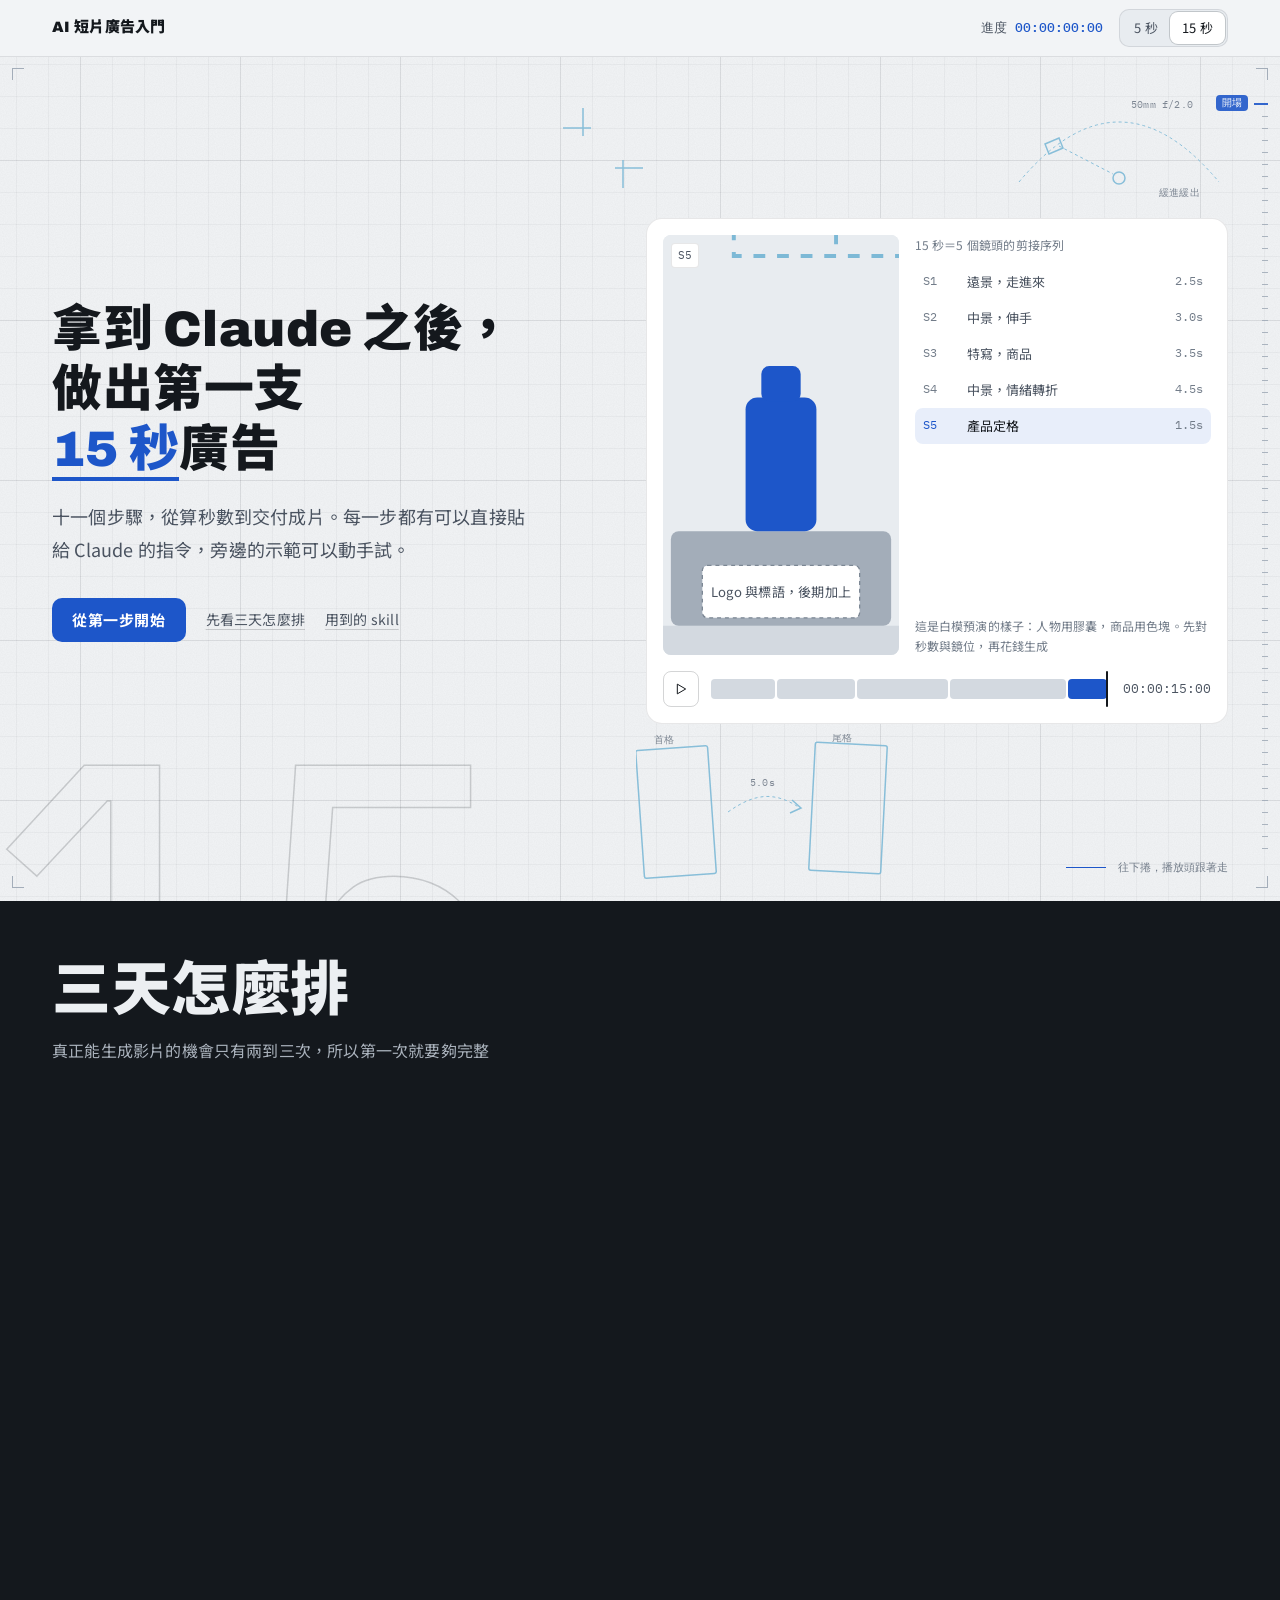
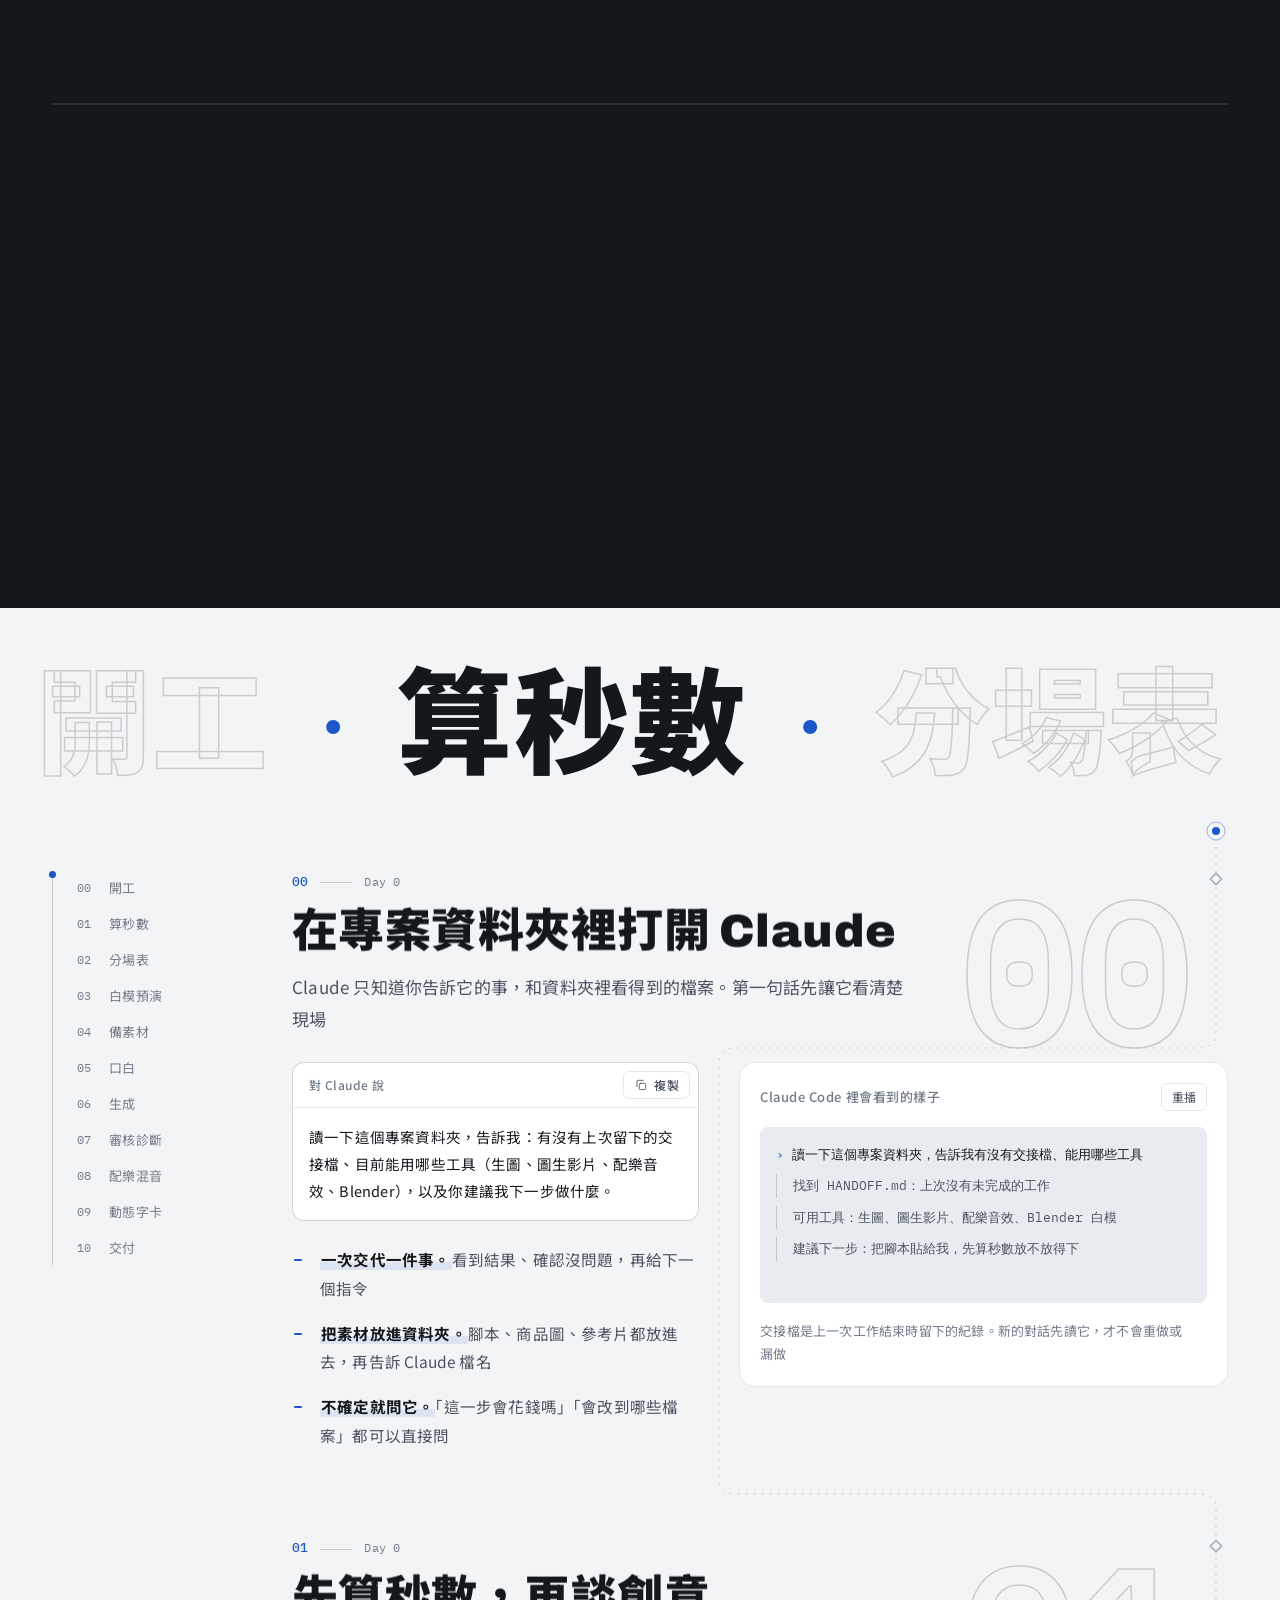
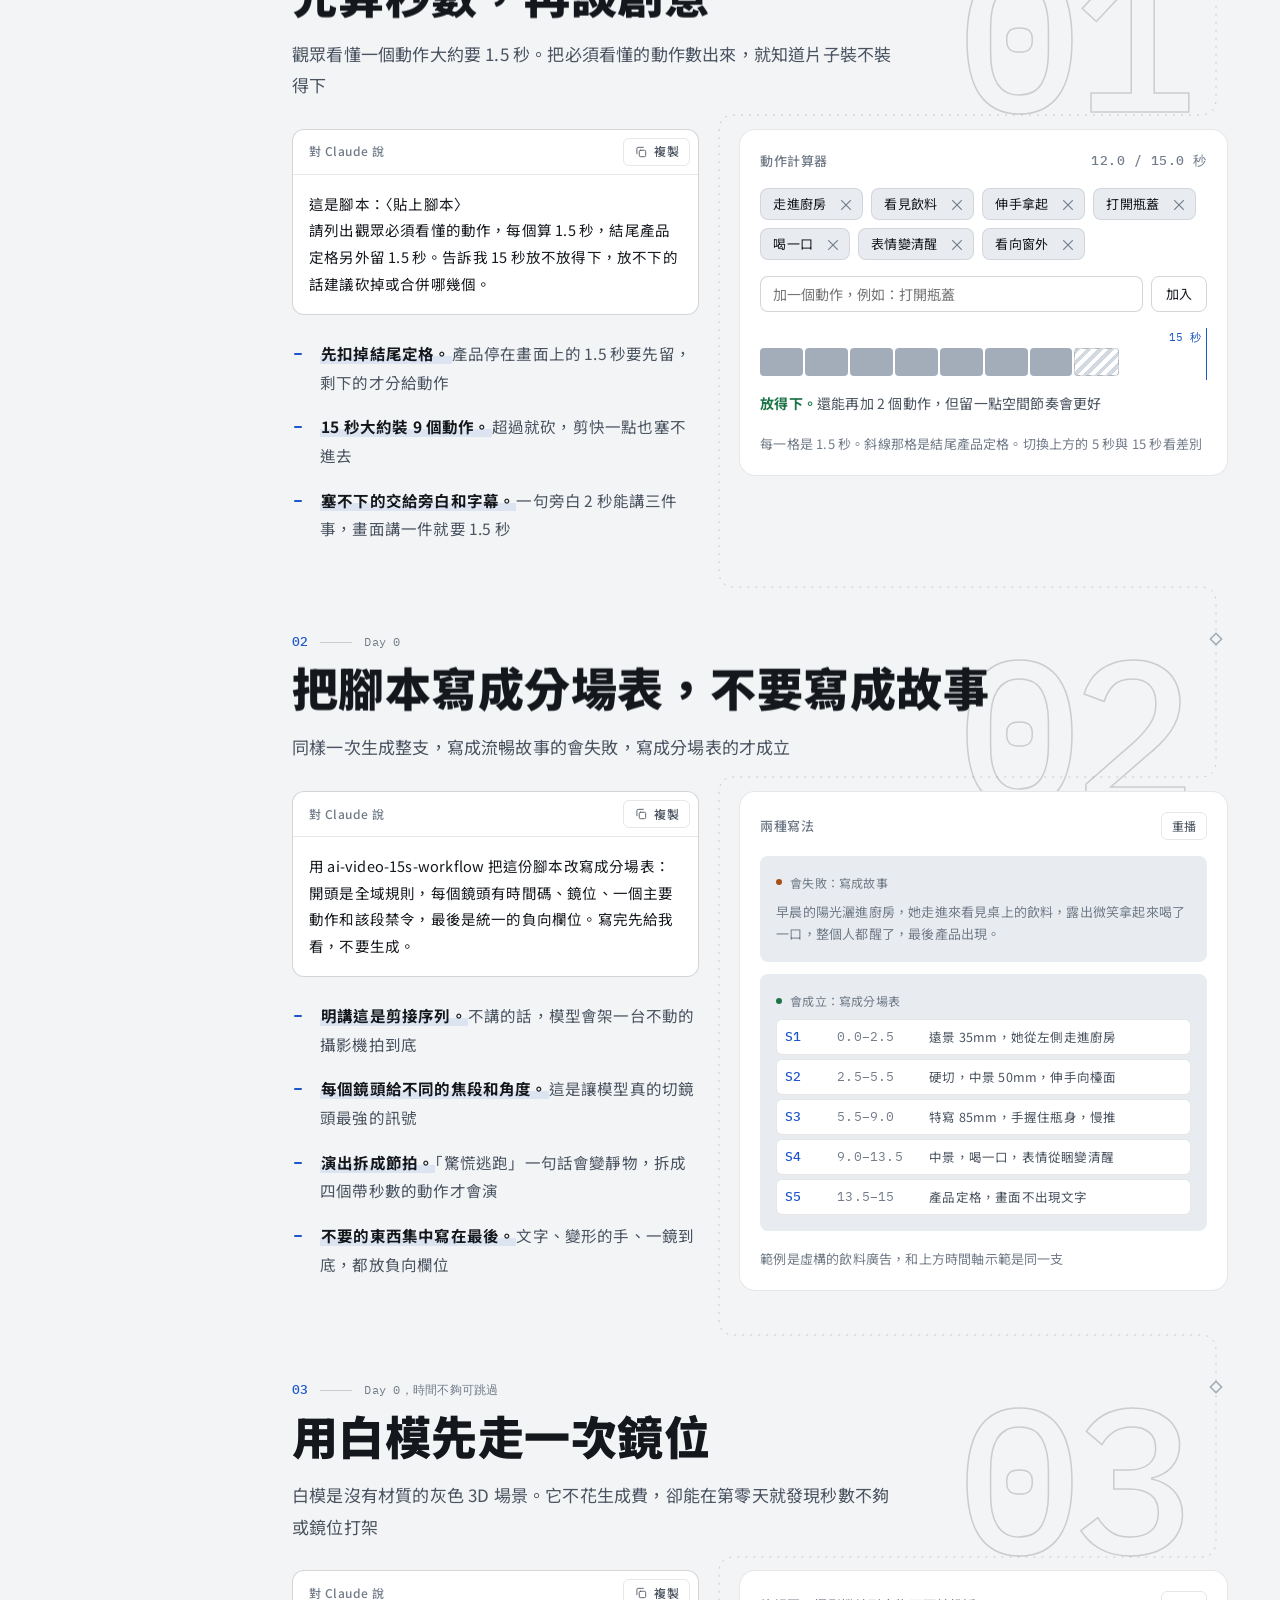
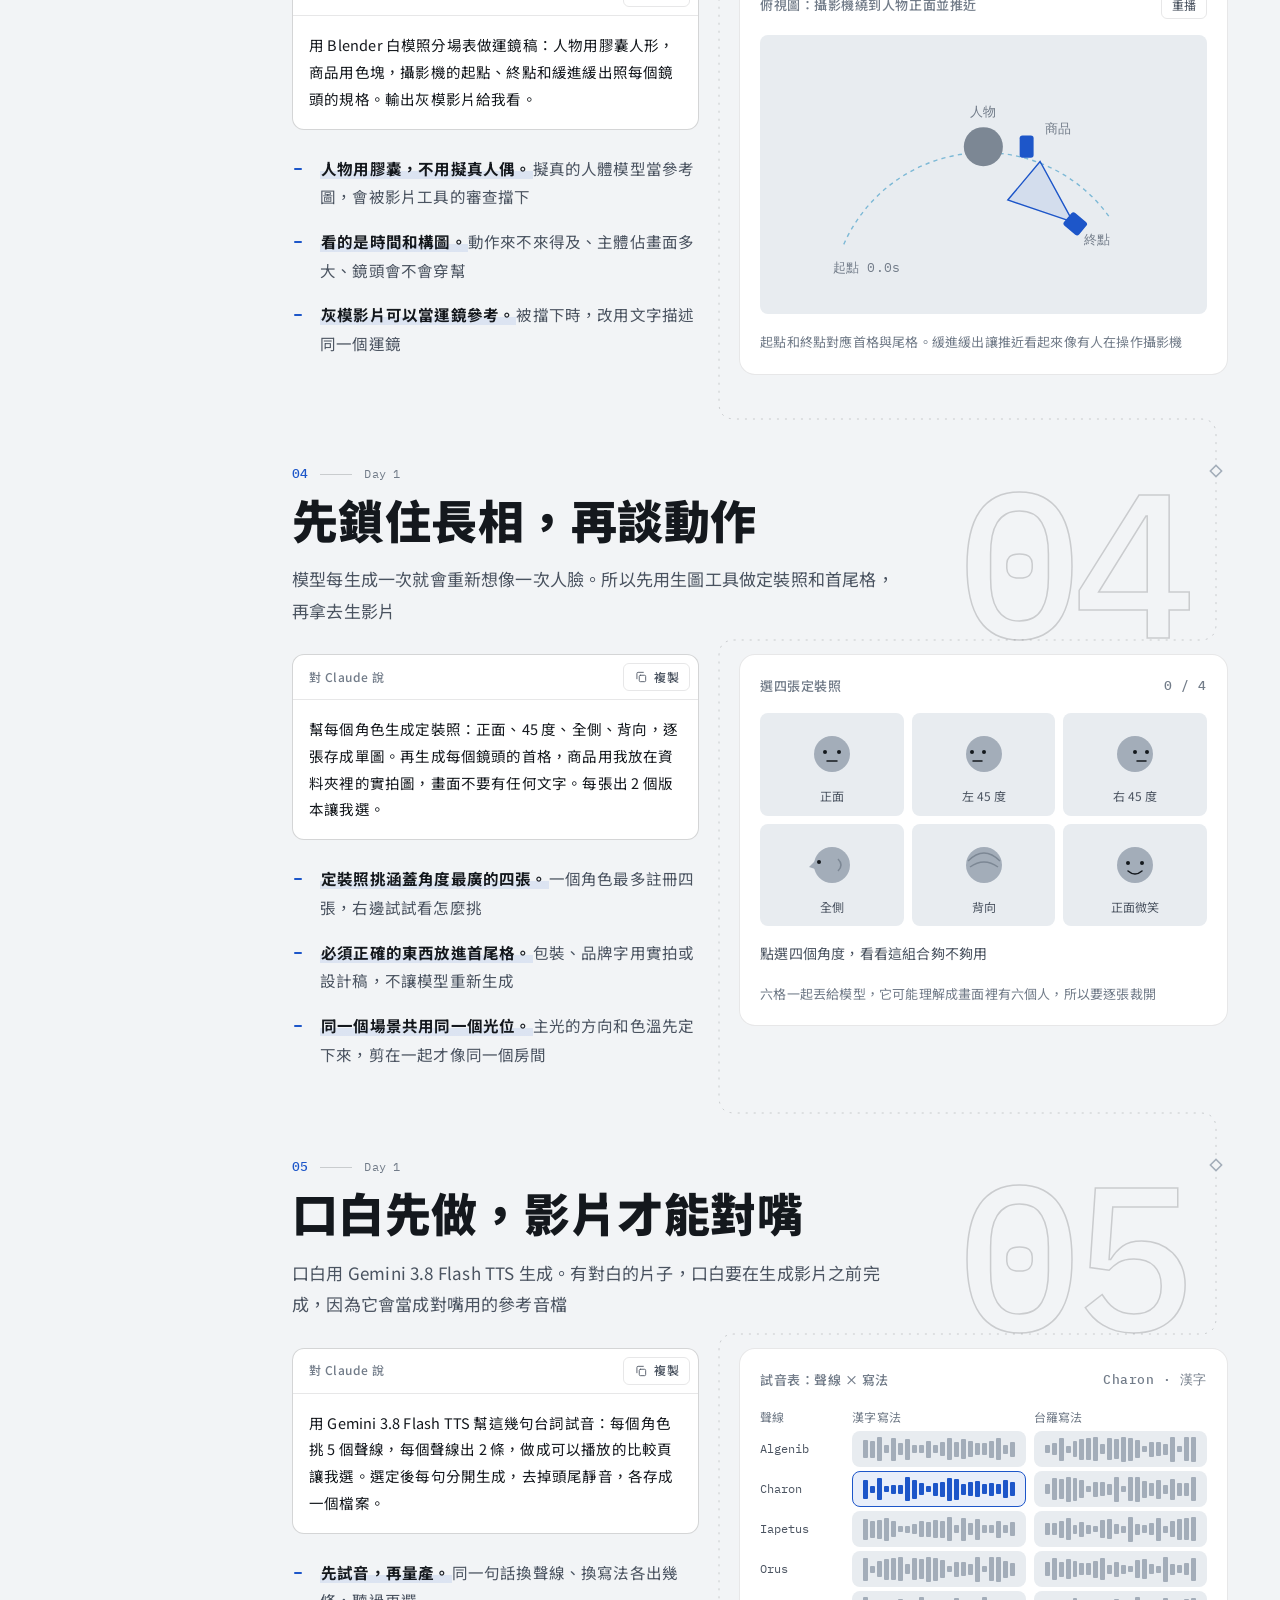
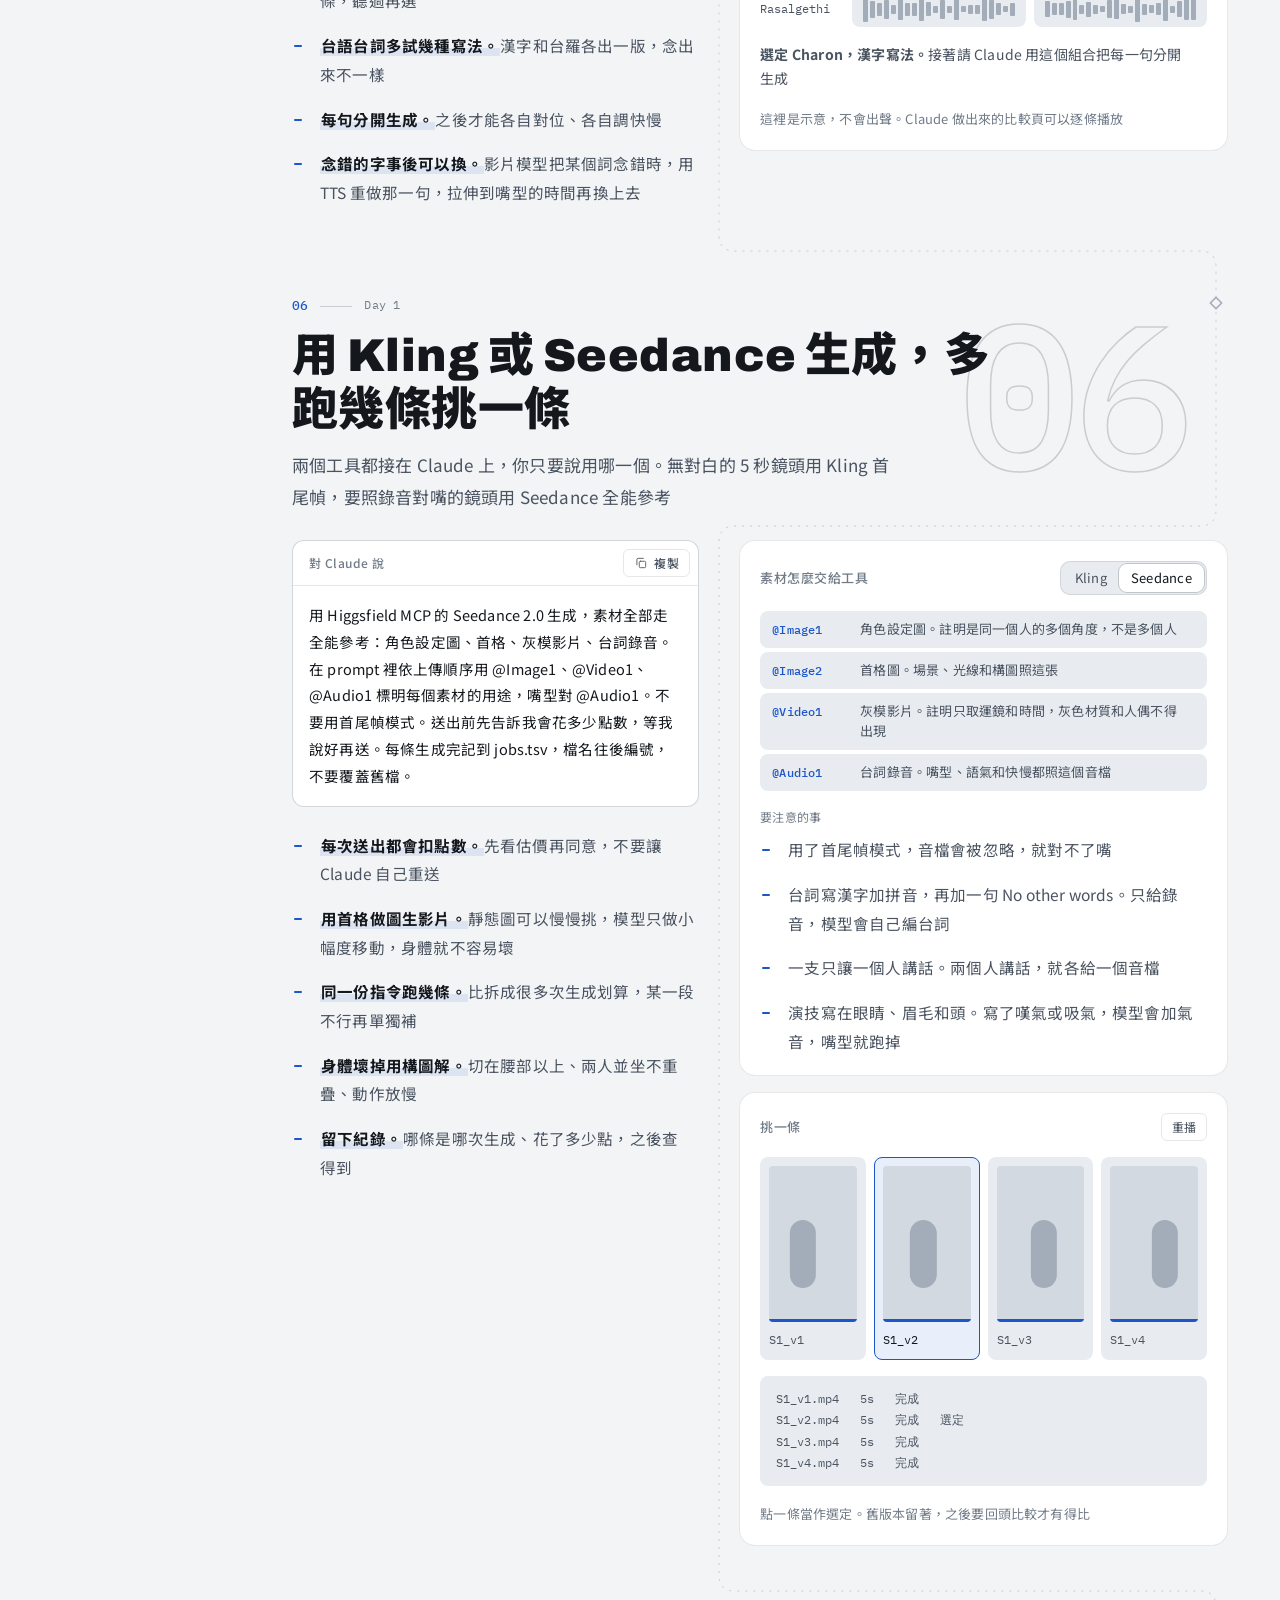
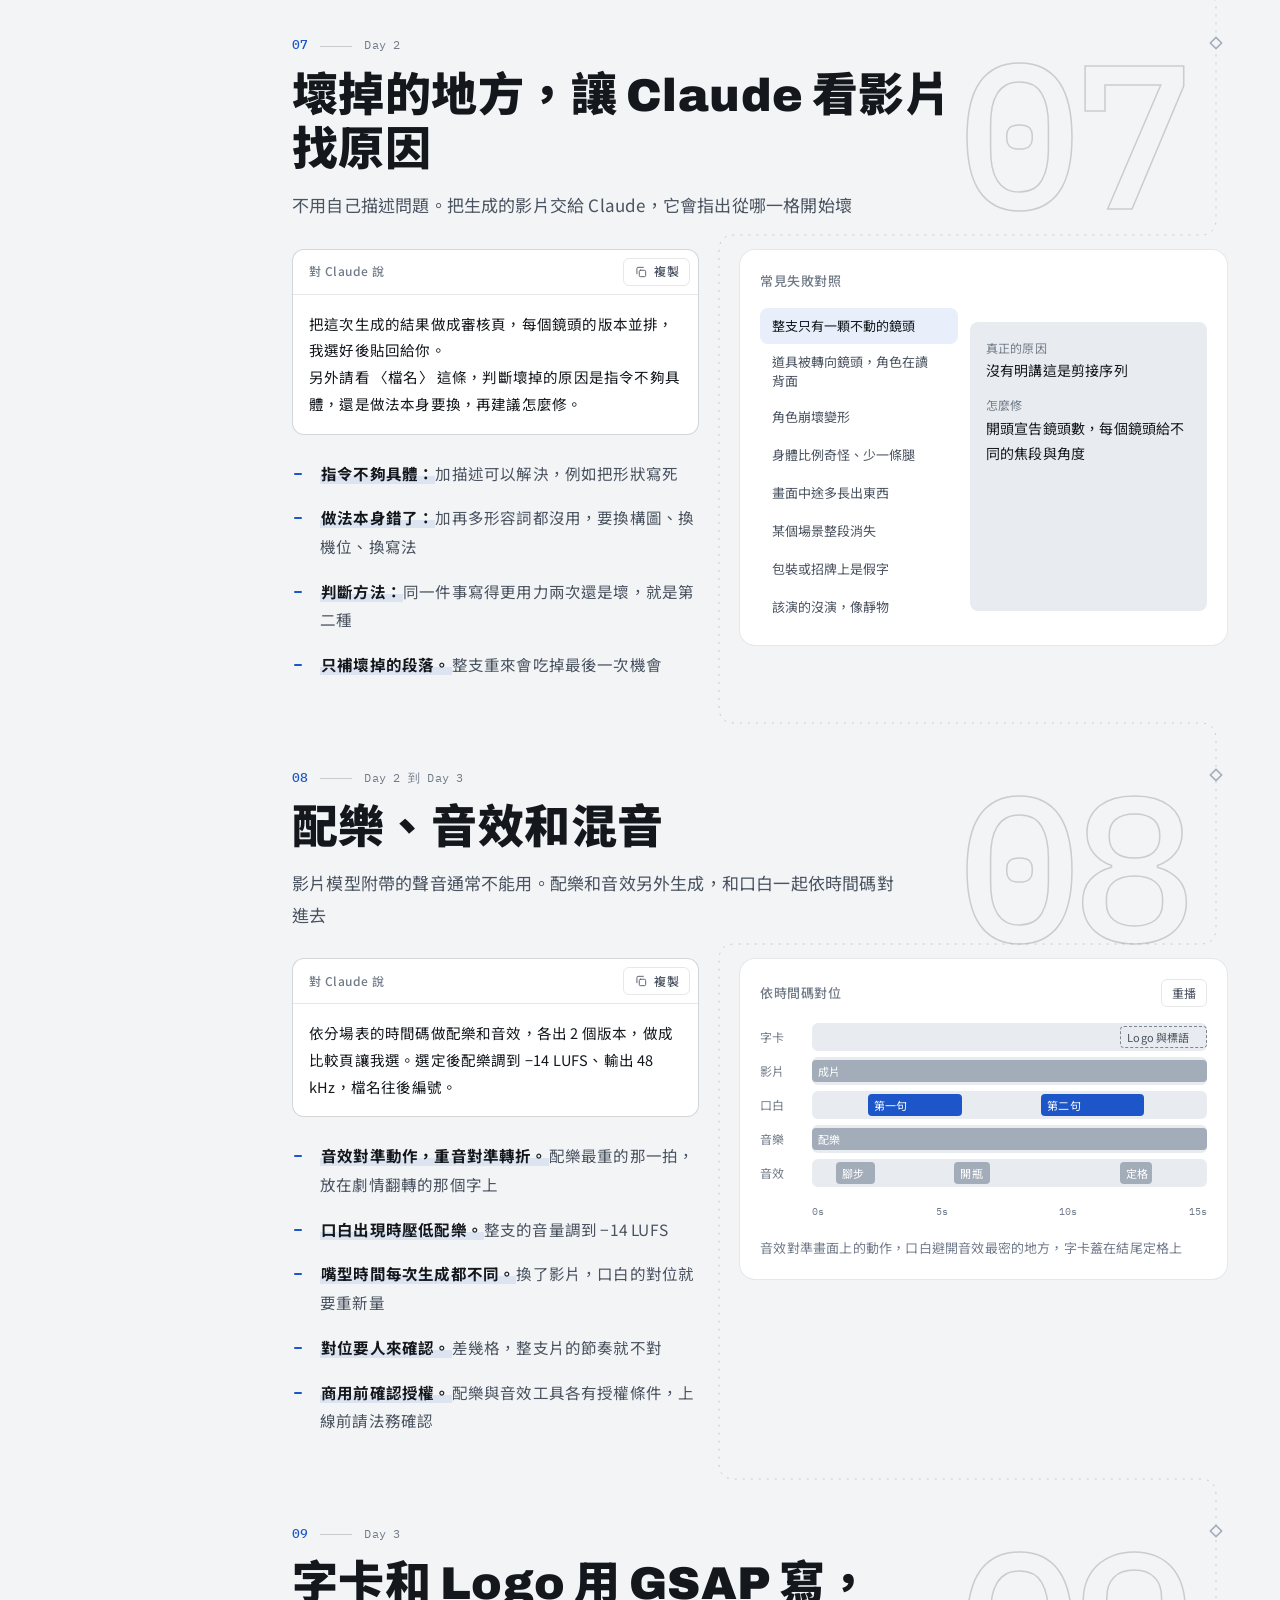
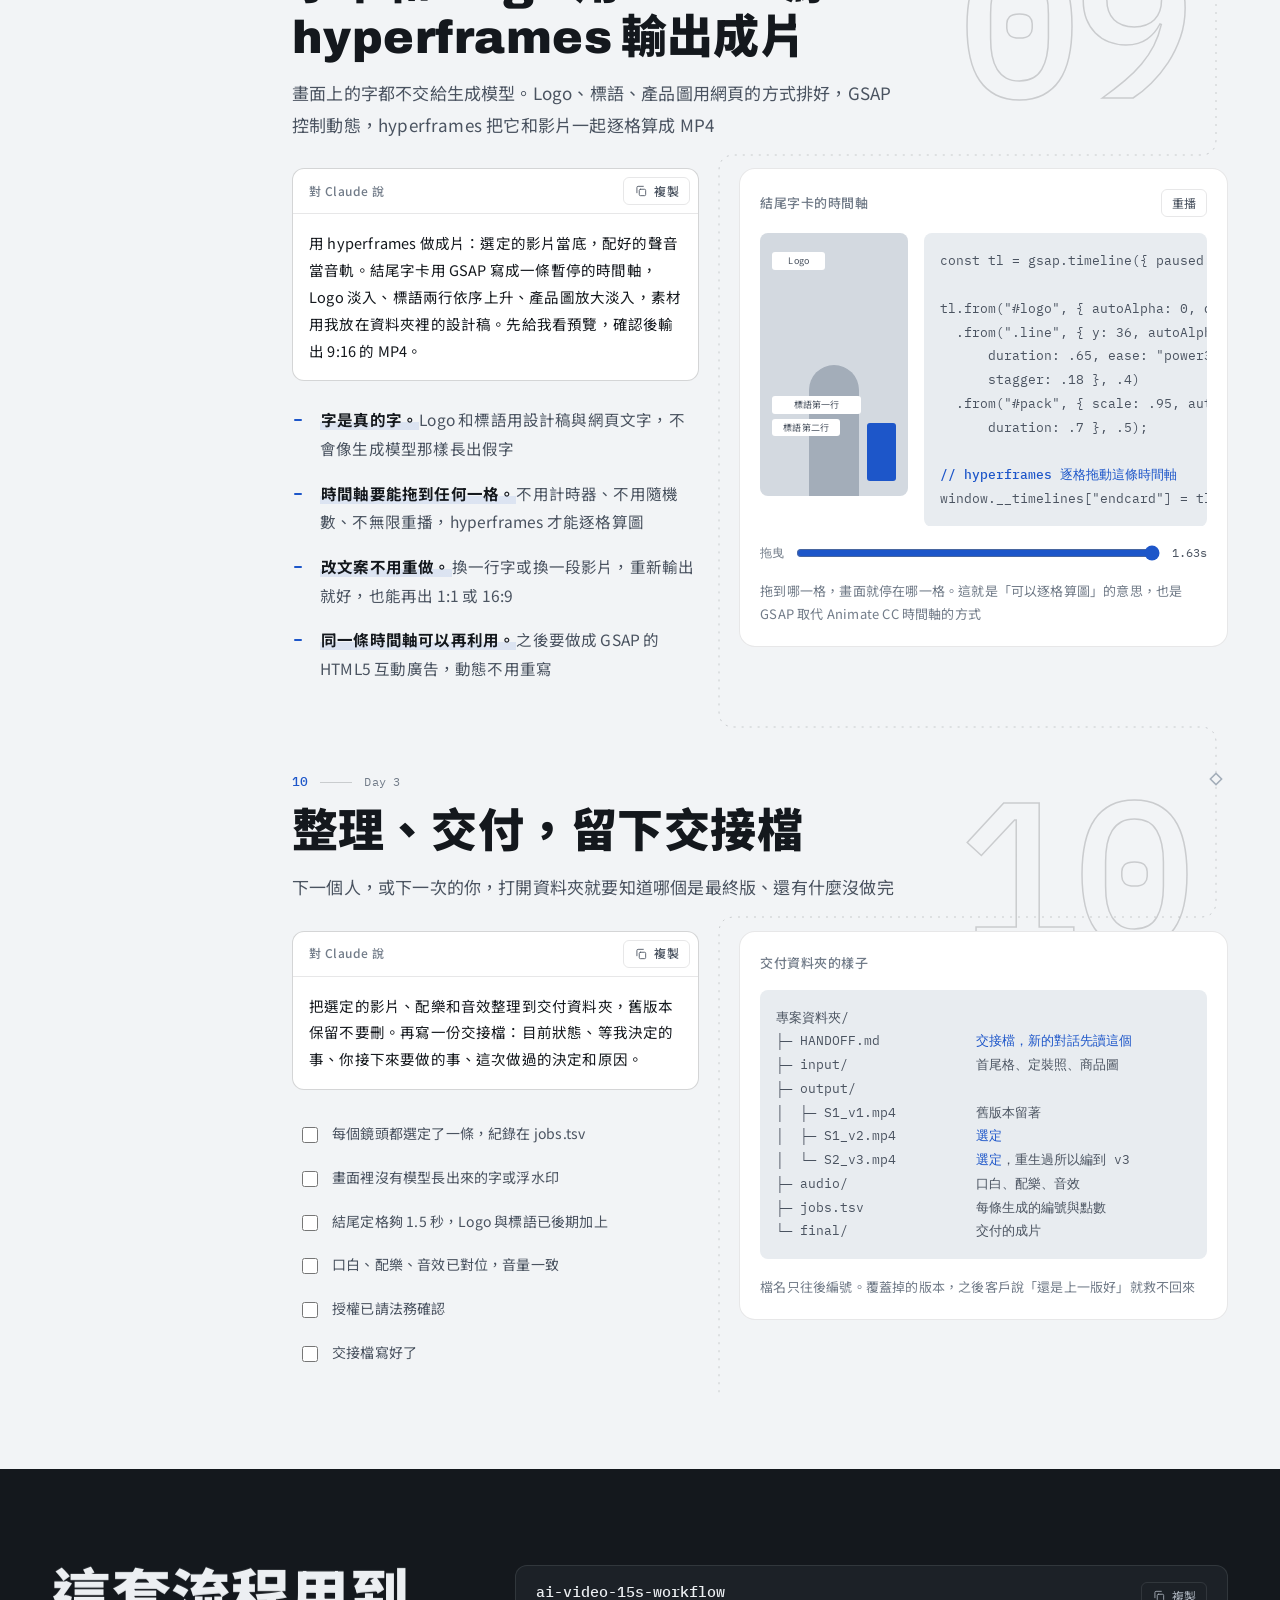
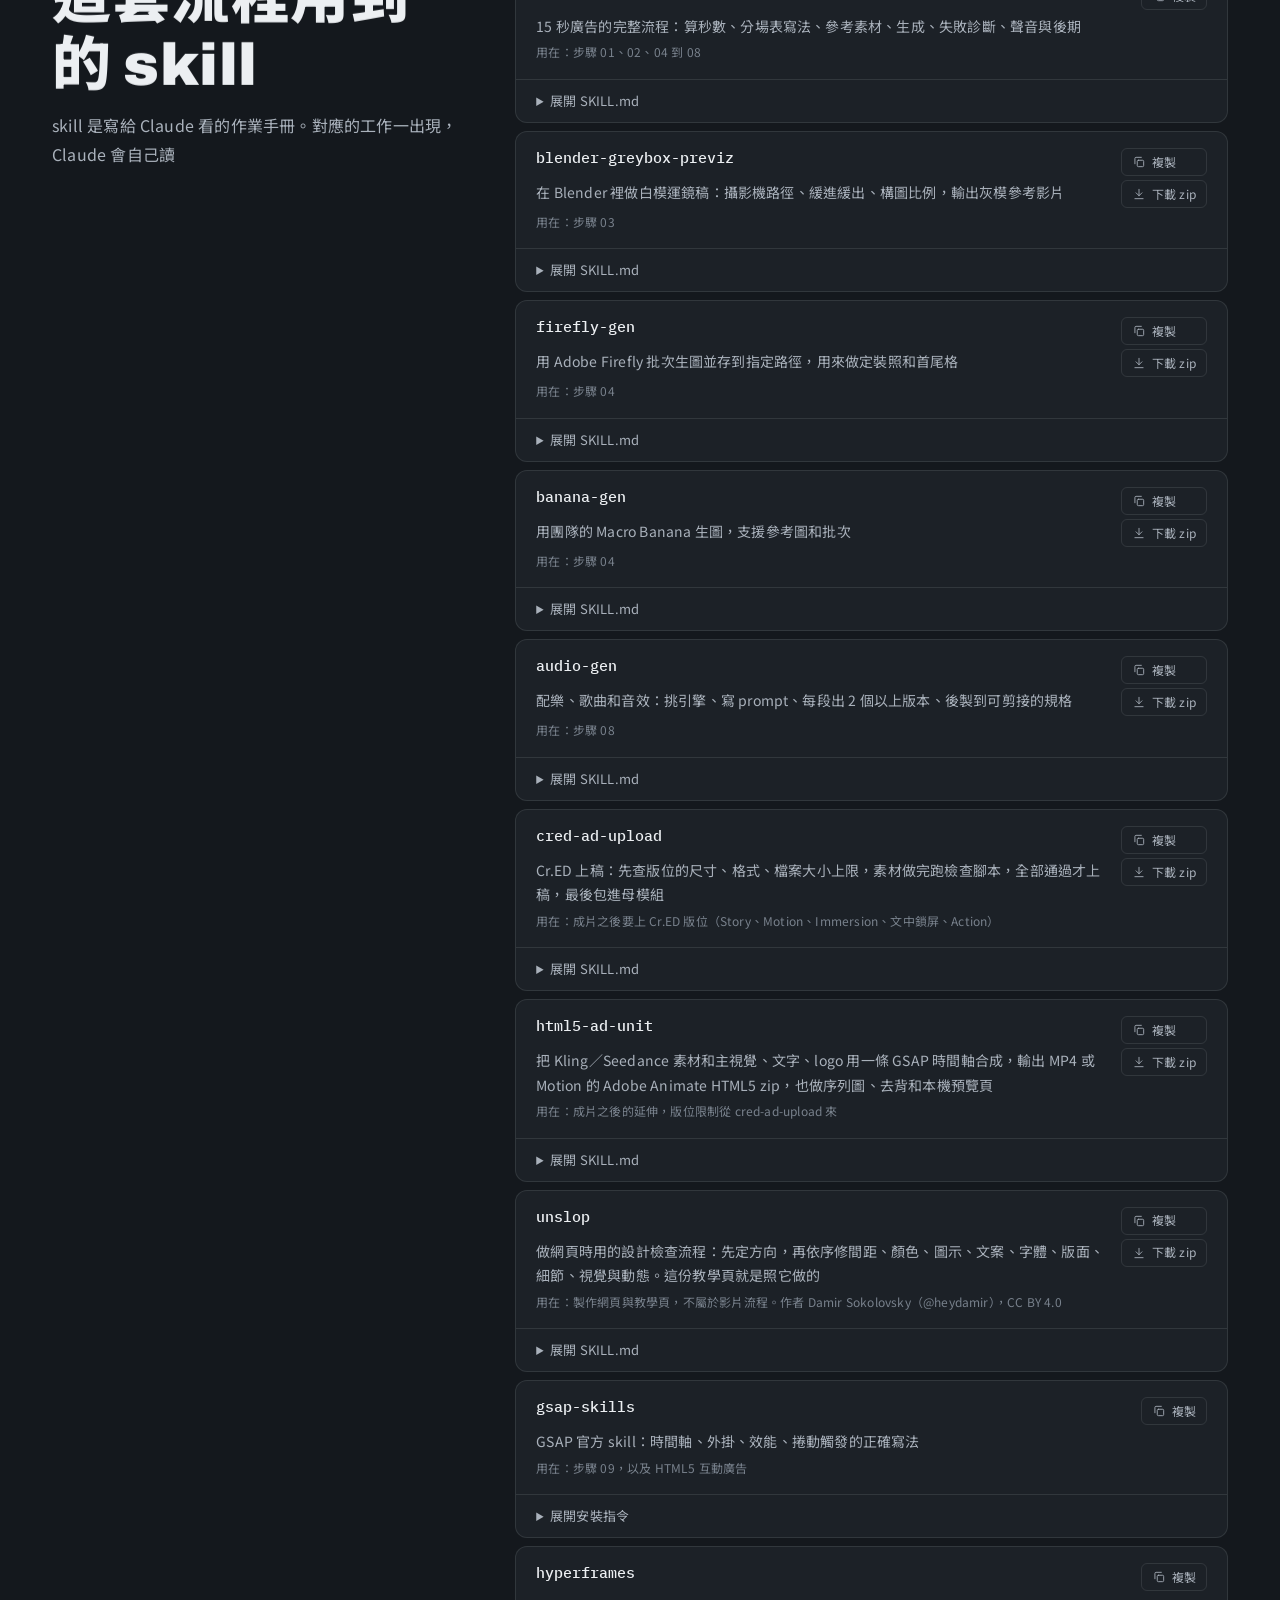
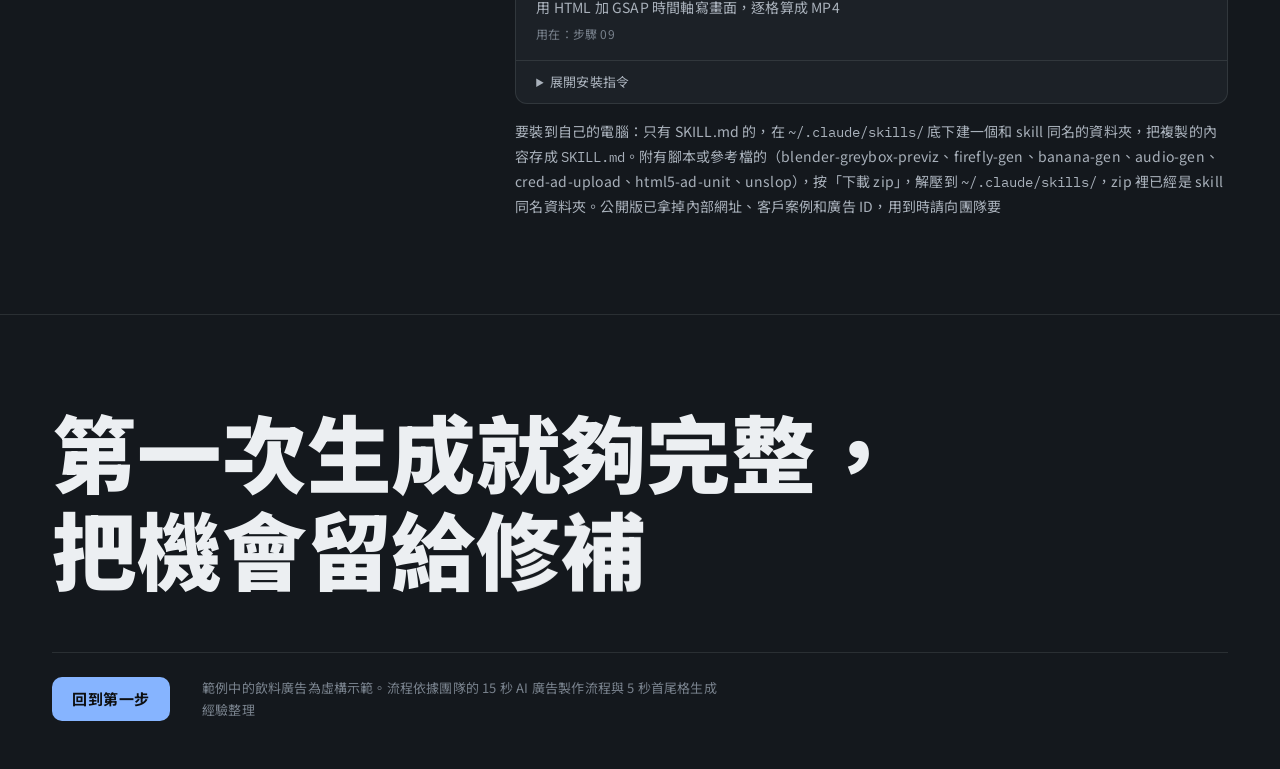
==== commit 0ff18170: "Guide: firefly-gen defaults to GPT Image 2.6, transparent PNG notes Co-Authored-By: Claude Opus 5.5 " ====
--- a/claude-ad-guide/index.html
+++ b/claude-ad-guide/index.html
@@ -867,7 +867,7 @@
       <li class="sk"><div class="sk-h"><b>firefly-gen</b><button type="button" class="copy" data-copy="sk2"><svg viewBox="0 0 24 24"><rect x="9" y="9" width="11" height="11" rx="2"/><path d="M5 15V6a2 2 0 0 1 2-2h9"/></svg><span>複製</span></button><a class="copy dl" href="skills/firefly-gen.zip" download><svg viewBox="0 0 24 24"><path d="M12 4v11M7 10l5 5 5-5M5 20h14"/></svg><span>下載 zip</span></a><p>用 Adobe Firefly 批次生圖並存到指定路徑，用來做定裝照和首尾格</p><span class="use">用在：步驟 04</span></div>
         <details><summary>展開 SKILL.md</summary><pre id="sk2">---
 name: firefly-gen
-description: Generate images with the user's Adobe Firefly account (GPT Image 2.6 Flare / Sunburst, GPT Image 2, Nano Banana Pro, Nano Banana 2, Nano Banana 2.1, Firefly Image 5) through a Playwright script, and save each result to a chosen path. Use when the user asks to generate or regenerate images "in Firefly", with GPT-image / Nano Banana through Firefly, or to batch-generate images from a prompt list into project folders. Do not drive Firefly by hand through a browser MCP; this script costs far fewer tokens.
+description: Generate images with the user's Adobe Firefly account, by default with GPT Image 2.6 (Flare / Sunburst; GPT Image 2 and Firefly Image 5 also available), through a Playwright script, and save each result to a chosen path. Use when the user asks to generate or regenerate images "in Firefly" or with GPT-image, or to batch-generate images from a prompt list into project folders. For Nano Banana, use the banana-gen skill instead. Do not drive Firefly by hand through a browser MCP; this script costs far fewer tokens.
 ---
 
 # Firefly image generation
@@ -877,6 +877,8 @@
 Every generation spends the user's Firefly credits. Shown 2026-11-13 at default settings: GPT Image 2.6 Flare / Sunburst 1K = 15, GPT Image 2.5 1K = 15, GPT Image 2 中 = 20, Nano Banana 2.1 1K = 10, Nano Banana 2 1K = 20, Nano Banana Pro 2K = 40, Firefly Image 5 1K = 10. Higher resolution costs more. The log records the actual cost of each job. Show the user the job list and get a yes before running anything that generates. `--dry-run`, `options` and `fetch` are free.
 
 ## Models
+
+Default to `flare` (GPT Image 2.6 Flare) unless the user names another model; use `sunburst` as the second GPT option. For Nano Banana (Pro / 2 / 2.1), use the `banana-gen` skill, not this one; the `nb*` aliases stay only for when the user asks for Nano Banana through Firefly.
 
 | alias | Firefly label |
 |---|---|
@@ -923,7 +925,7 @@
 ## After a run
 
 - Read the log, then look at each output image and check every character of any text in it; models still miswrite Chinese. Report wrong characters instead of calling the job done.
-- Firefly does not give transparent PNGs. Ask for a flat `#00FF00` background and key it out later.
+- Transparent PNG: GPT Image 2.6 returns a real RGBA PNG when the prompt asks for it (tested 2026-11-13 with a reference image: 61% fully transparent, clean edges, no green spill; opaque pixels sit at alpha 254, and the outer edge has a faint soft fringe). Prompt wording that worked: "Output a PNG with a fully transparent background (alpha channel), no background color, no checkerboard pattern". After download, confirm the file is RGBA with transparent pixels (PIL `getchannel('A')`); if it is not, fall back to a flat `#00FF00` background and key it out. The green-screen route still gives slightly crisper edges, but fails on green or yellow-green subjects.
 - Only one script run at a time: the Chrome profile is locked while the window is open.
 
 ## When it fails
